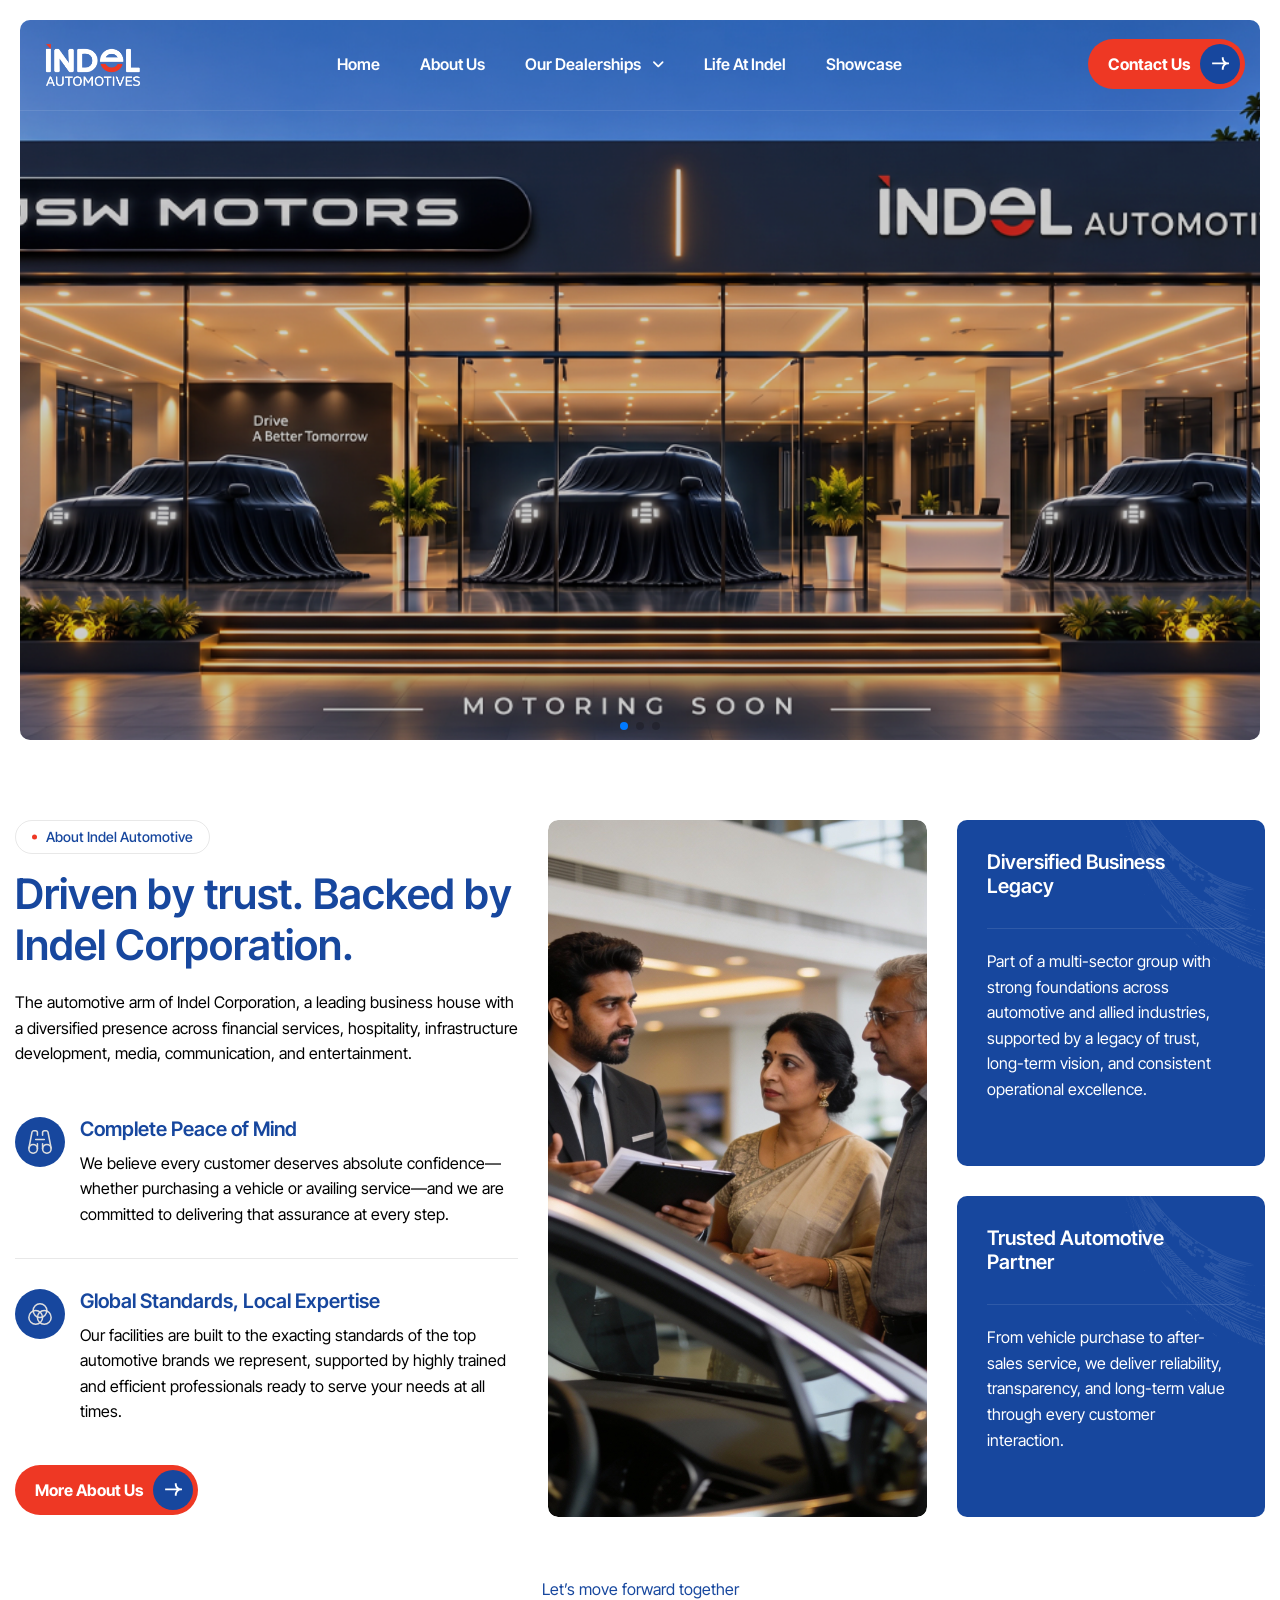
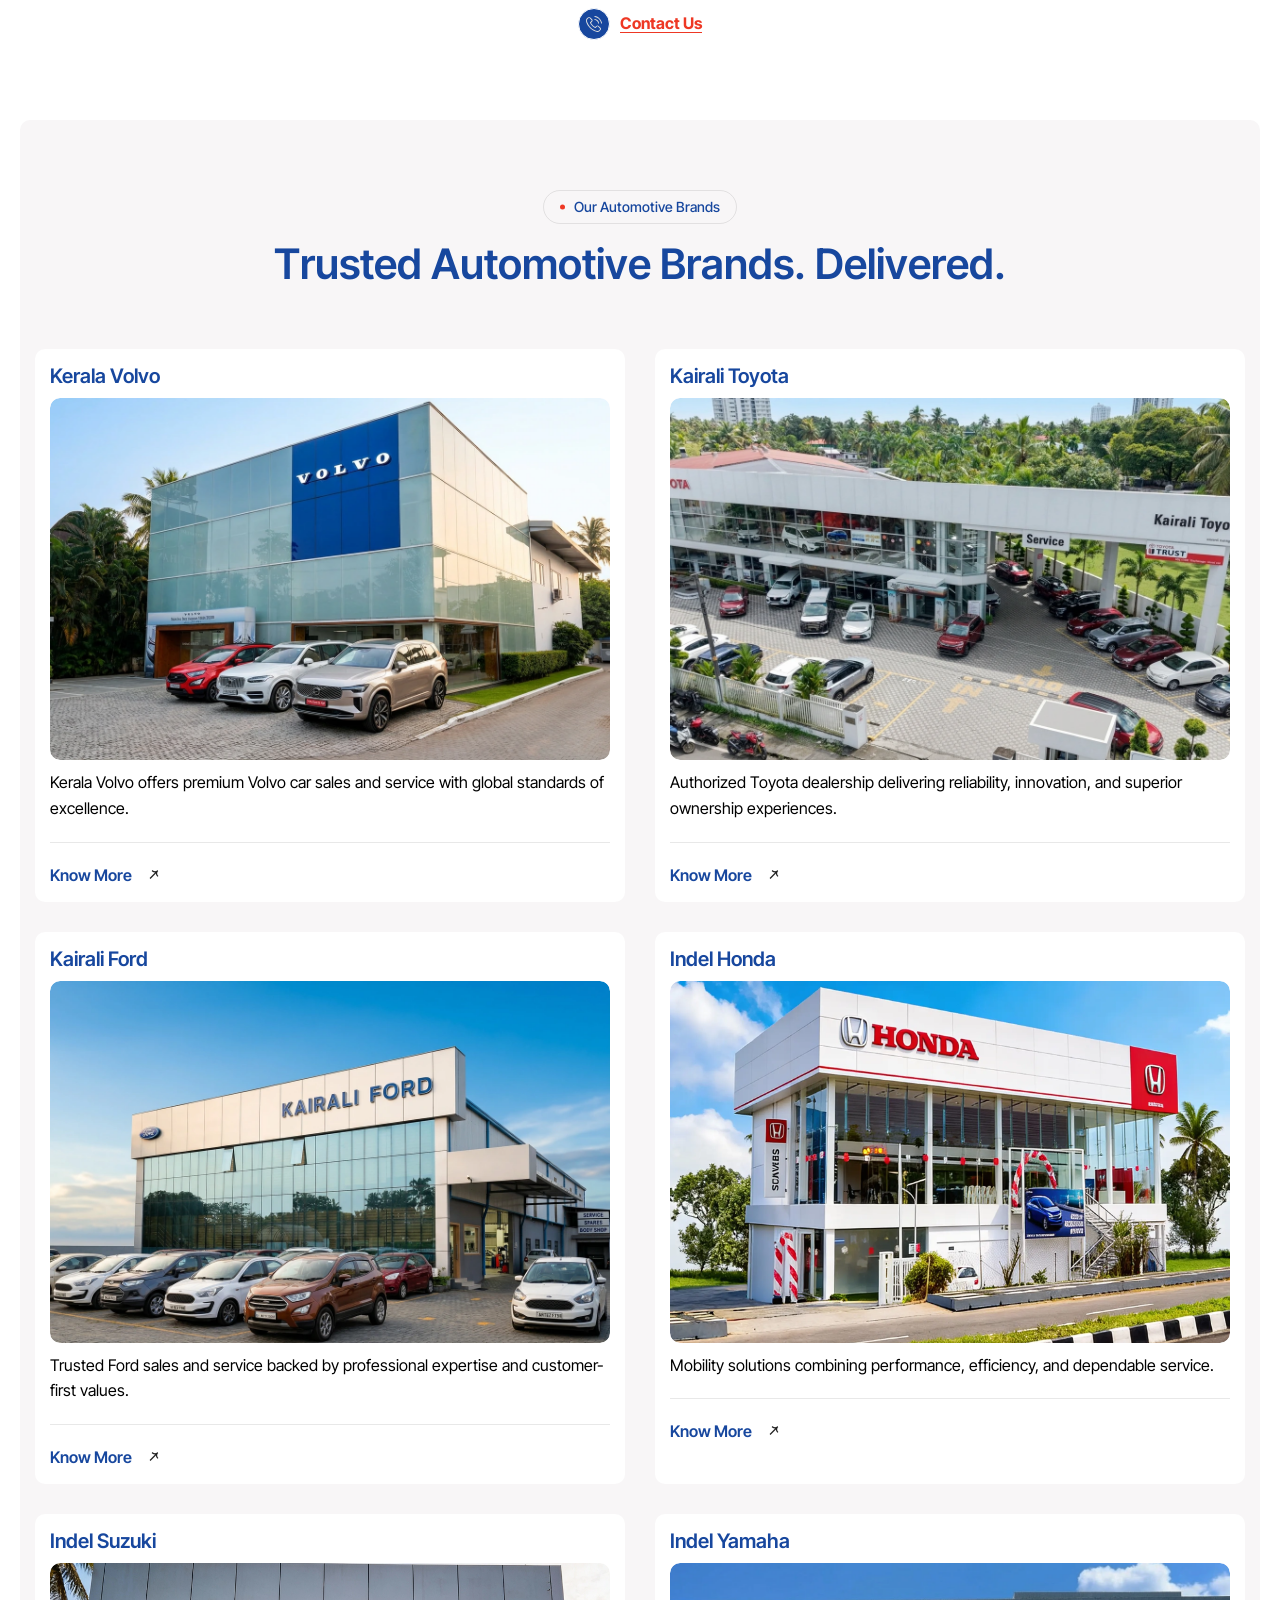
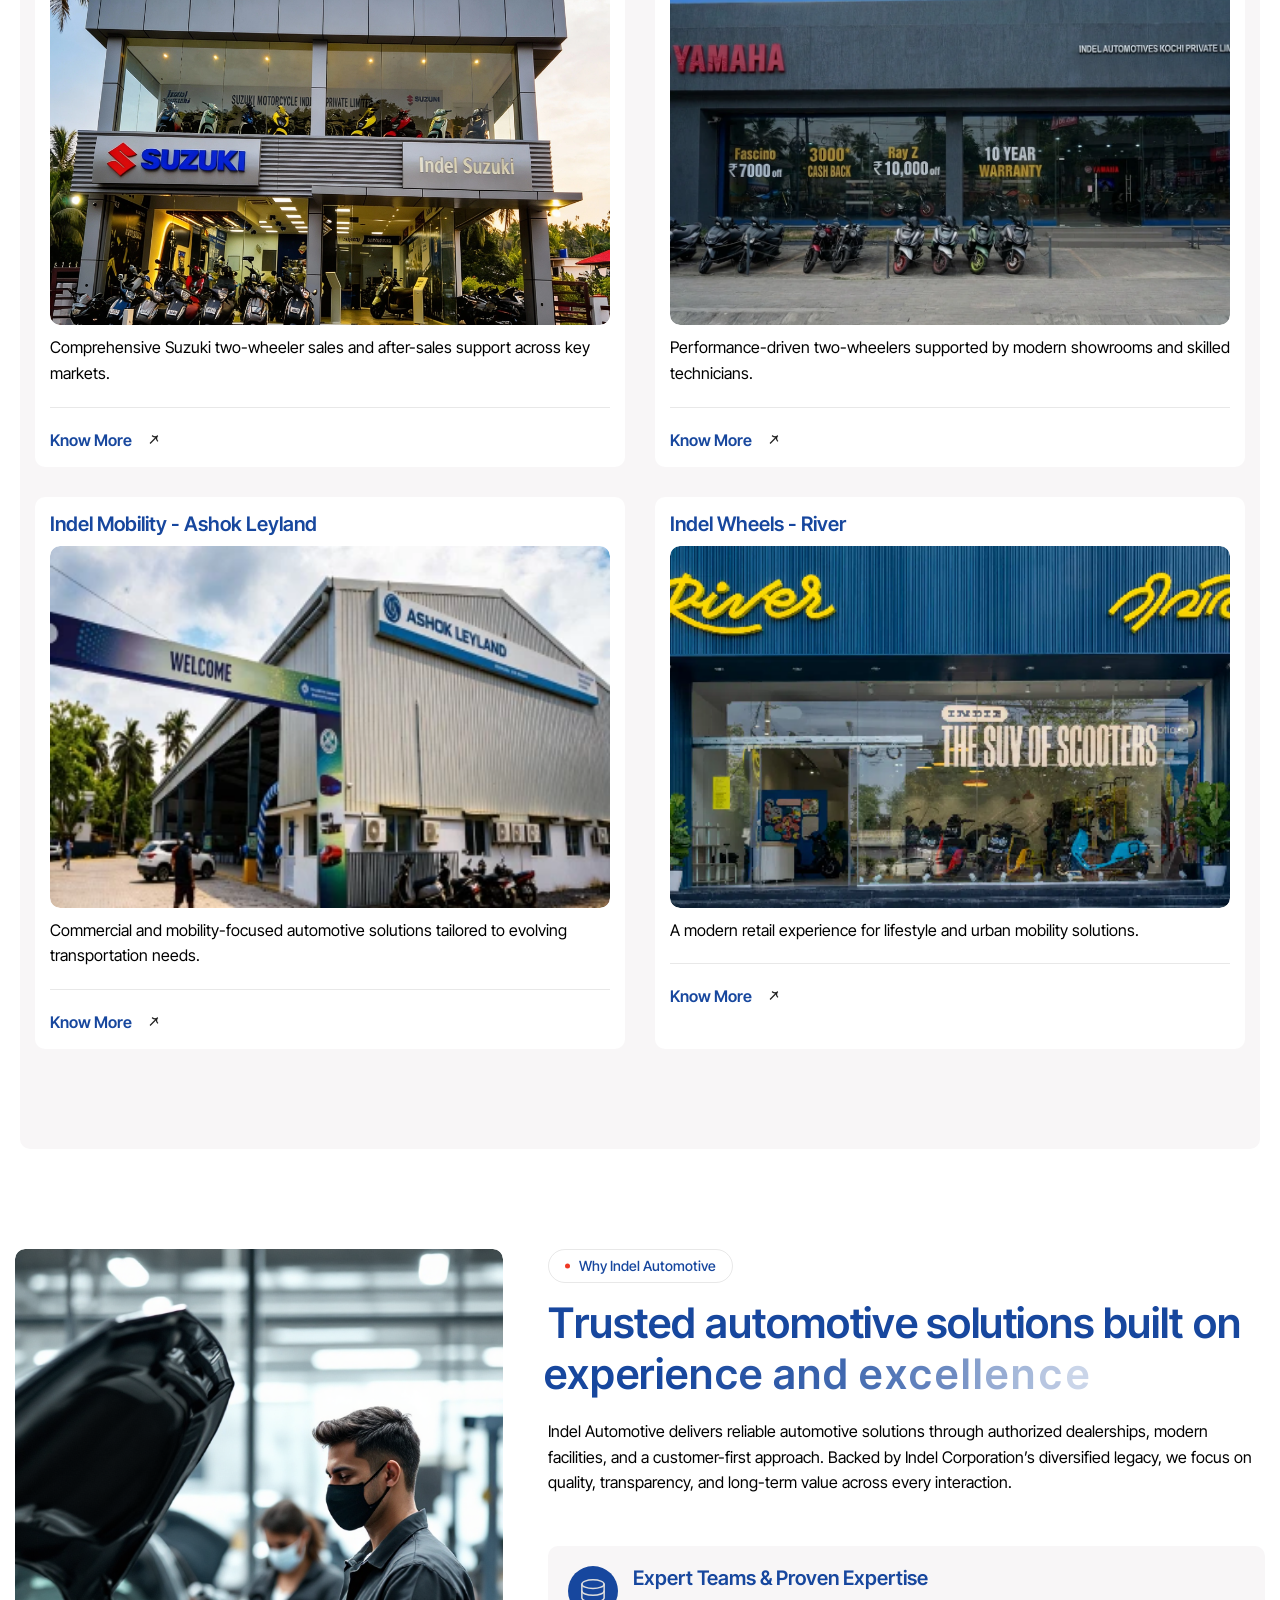
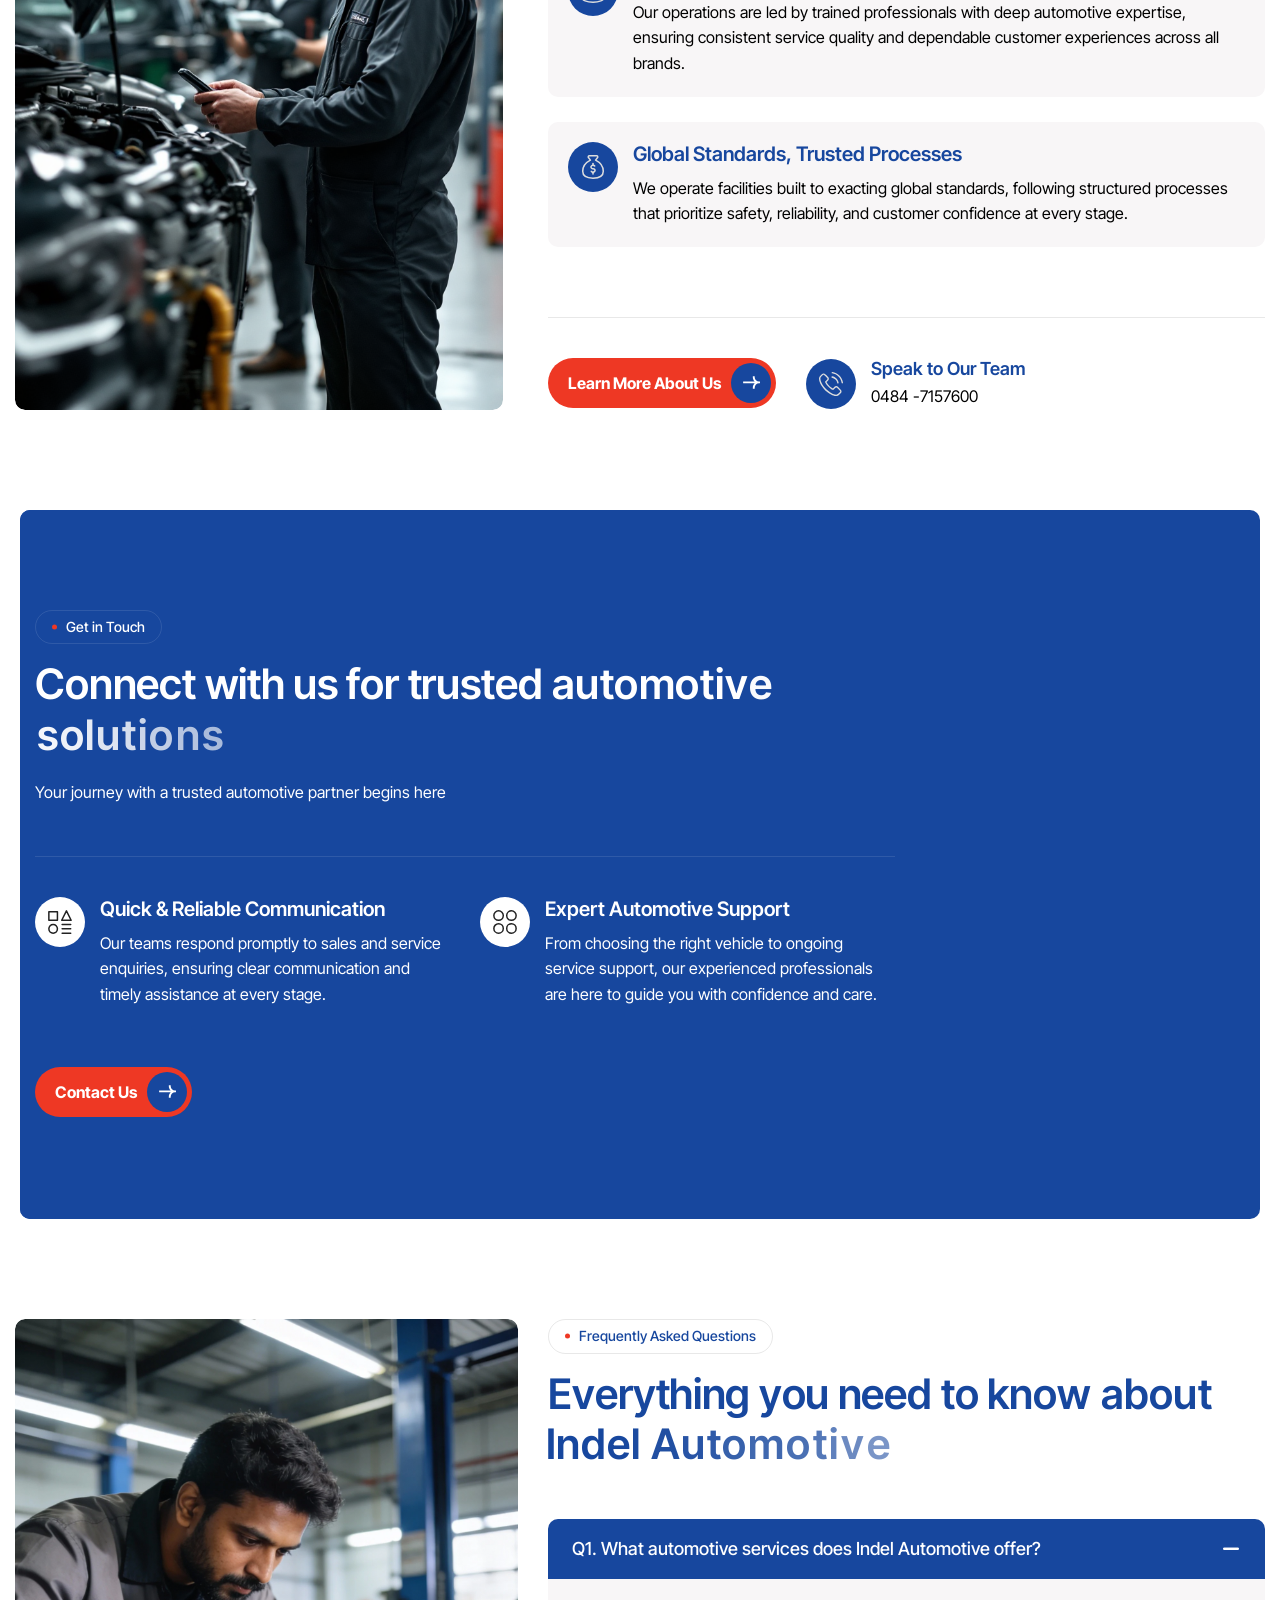
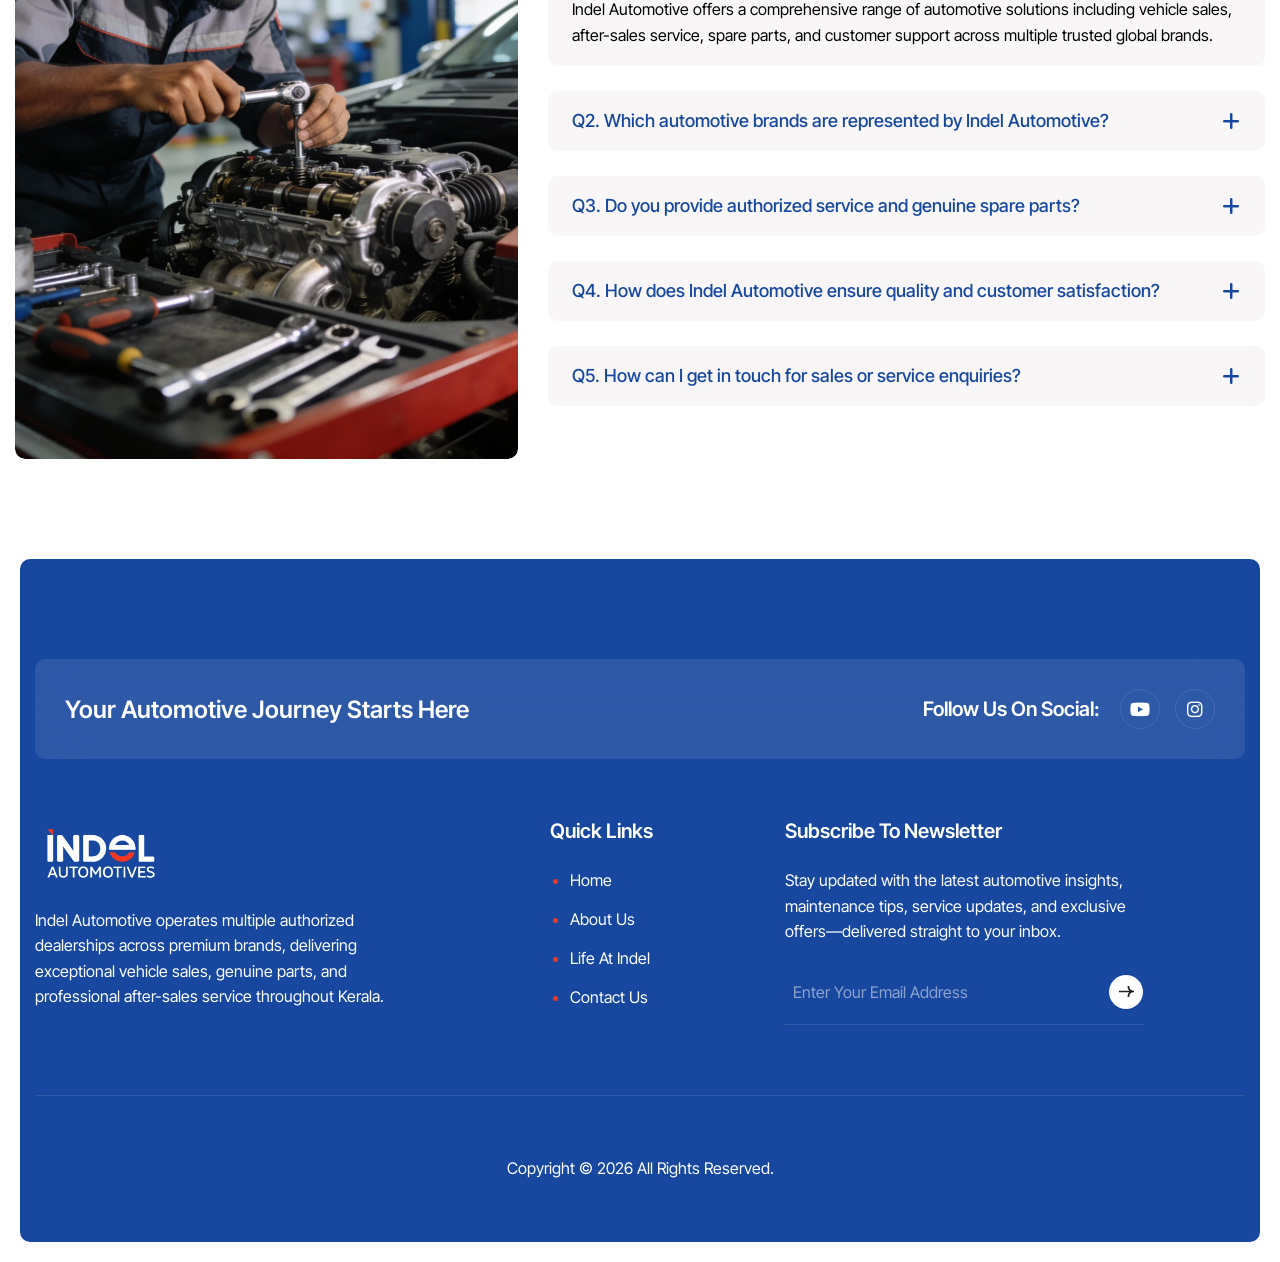
==== index.html @ 341d0223 "feat: reorder hero-3 slide to first position in banner slider" ====
<!doctype html>
<html lang="zxx">
  <head>
    <!-- Google tag (gtag.js) -->
    <script
      async
      src="https://www.googletagmanager.com/gtag/js?id=G-0L2GYP3Z20"
    ></script>
    <script>
      window.dataLayer = window.dataLayer || [];
      function gtag() {
        dataLayer.push(arguments);
      }
      gtag("js", new Date());

      gtag("config", "G-0L2GYP3Z20");
    </script>
    <!-- Meta -->
    <meta charset="utf-8" />
    <meta http-equiv="X-UA-Compatible" content="IE=edge" />
    <meta
      name="viewport"
      content="width=device-width, initial-scale=1.0, maximum-scale=1"
    />
    <meta
      name="description"
      content="Indel Automotives offers trusted vehicle sales, after-sales service, and genuine parts across major brands in Kerala. Experience excellence in automotive ownership."
    />
    <meta name="keywords" content="" />
    <meta name="author" content="Awaiken" />
    <!-- Page Title -->
    <title>Indel Automotives</title>
    <link rel="canonical" href="https://indelauto.com" />
    <!-- Favicon Icon -->
    <link
      rel="shortcut icon"
      type="image/x-icon"
      href="images/fav-Icon-2.png"
    />

    <!-- Google reCapthca-->
    <script src="https://www.google.com/recaptcha/api.js" async defer></script>
    <!-- Google reCapthca-->
    <script src="https://www.google.com/recaptcha/api.js" async defer></script>
    <!-- Google Fonts Css-->
    <link rel="preconnect" href="https://fonts.googleapis.com" />
    <link rel="preconnect" href="https://fonts.gstatic.com" crossorigin />
    <link
      href="https://fonts.googleapis.com/css2?family=Inter+Tight:ital,wght@0,100..900;1,100..900&display=swap"
      rel="stylesheet"
    />
    <!-- Bootstrap Css -->
    <link href="css/bootstrap.min.css" rel="stylesheet" media="screen" />
    <!-- SlickNav Css -->
    <link href="css/slicknav.min.css" rel="stylesheet" />
    <!-- Swiper Css -->
    <link rel="stylesheet" href="css/swiper-bundle.min.css" />
    <!-- Font Awesome Icon Css-->
    <link href="css/all.min.css" rel="stylesheet" media="screen" />
    <!-- Animated Css -->
    <link href="css/animate.css" rel="stylesheet" />
    <!-- Magnific Popup Core Css File -->
    <link rel="stylesheet" href="css/magnific-popup.css" />
    <!-- Mouse Cursor Css File -->
    <link rel="stylesheet" href="css/mousecursor.css" />
    <!-- Main Custom Css -->
    <link href="css/custom.css" rel="stylesheet" media="screen" />
  </head>
  <body>
    <!-- Preloader Start -->
    <div class="preloader">
      <div class="loading-container">
        <div class="loading"></div>
        <div id="loading-icon">
          <img src="images/automotive_logo.png" alt="" />
        </div>
      </div>
    </div>
    <!-- Preloader End -->

    <!-- Header Start -->
    <header class="main-header">
      <div class="header-sticky bg-section">
        <nav class="navbar navbar-expand-lg">
          <div class="container">
            <!-- Logo Start -->
            <a class="navbar-brand" href="./">
              <img src="images/automotive_logo.png" alt="Logo" />
            </a>
            <!-- Logo End -->

            <!-- Main Menu Start -->
            <div class="collapse navbar-collapse main-menu">
              <div class="nav-menu-wrapper">
                <ul class="navbar-nav mr-auto" id="menu">
                  <li class="nav-item">
                    <a class="nav-link" href="index.html">Home</a>
                  </li>
                  <li class="nav-item">
                    <a class="nav-link" href="/about-us">About Us</a>
                    <!-- <li class="nav-item"><a class="nav-link" href="/contact-us">Contact Us</a></li> -->
                  </li>

                  <li class="nav-item submenu">
                    <a class="nav-link" href="#">Our Dealerships </a>
                    <ul>
                      <li class="nav-item">
                        <a class="nav-link" href="/kerala-volvo"
                          >Kerala Volvo</a
                        >
                      </li>
                      <li class="nav-item">
                        <a class="nav-link" href="/kairali-toyota"
                          >Kairali Toyota</a
                        >
                      </li>
                      <li class="nav-item">
                        <a class="nav-link" href="/kairali-ford"
                          >Kairali Ford</a
                        >
                      </li>
                      <li class="nav-item">
                        <a class="nav-link" href="/indel-honda">Indel Honda</a>
                      </li>
                      <li class="nav-item">
                        <a class="nav-link" href="indel-suzuki">Indel Suzuki</a>
                      </li>
                      <li class="nav-item">
                        <a class="nav-link" href="/indel-yamaha"
                          >Indel Yamaha</a
                        >
                      </li>
                      <li class="nav-item">
                        <a class="nav-link" href="/indel-mobility"
                          >Indel Mobility - Ashok Leyland</a
                        >
                      </li>
                      <li class="nav-item">
                        <a class="nav-link" href="/indel-wheels"
                          >Indel Wheels - River</a
                        >
                      </li>
                      
                    </ul>
                  </li>
                  <li class="nav-item">
                    <a class="nav-link" href="/life-at-indel">Life At Indel</a>
                  </li>
                  <li class="nav-item">
                    <a class="nav-link" href="/showcase">Showcase</a>
                  </li>
                  <!-- <li class="nav-item"><a class="nav-link" href="service-booking.html">Service Booking</a></li> -->
                  <!-- <li class="nav-item submenu"><a class="nav-link" href="#">Pages</a>
                                    <ul>
                                        <li class="nav-item"><a class="nav-link" href="course-single.html">Courses Details</a></li>
                                        <li class="nav-item"><a class="nav-link" href="blog-single.html">Blog Details</a></li>
                                        <li class="nav-item"><a class="nav-link" href="team.html">Our Team</a></li>
                                        <li class="nav-item"><a class="nav-link" href="team-single.html">Team Details</a></li>
                                        <li class="nav-item"><a class="nav-link" href="pricing.html">Pricing Plan</a></li>
                                        <li class="nav-item"><a class="nav-link" href="testimonials.html">Testimonials</a></li>
                                        <li class="nav-item"><a class="nav-link" href="image-gallery.html">Image Gallery</a></li>
                                        <li class="nav-item"><a class="nav-link" href="video-gallery.html">Video Gallery</a></li>
                                        <li class="nav-item"><a class="nav-link" href="faqs.html">FAQs</a></li>
                                        <li class="nav-item"><a class="nav-link" href="404.html">404</a></li>
                                    </ul>
                                </li> -->
                </ul>
              </div>

              <!-- Header Btn Start -->
              <div class="header-btn">
                <a href="/contact-us" class="btn-default btn-highlighted"
                  >Contact Us</a
                >
              </div>
              <!-- Header Btn End -->
            </div>
            <!-- Main Menu End -->
            <div class="navbar-toggle"></div>
          </div>
        </nav>
        <div class="responsive-menu"></div>
      </div>
    </header>
    <!-- Header End -->

    <!-- Hero Section Start -->
    <div class="home-banner-slider wow fadeInUp" data-wow-delay="0.2s">
      <div class="swiper">
        <div class="swiper-wrapper">
             <div class="swiper-slide">
            <div class="hero hero-3 bg-section dark-section parallaxie">
              <div class="container">
                <div class="row">
                  <div class="">
                    <!-- Hero Content Start -->
                    <div class="hero-content">
                      <!-- Hero Sub Heading Start -->
                      <!-- <div class="hero-sub-heading wow fadeInUp"> -->
                      <!-- Satisfy Client Images Start -->
                      <!-- <div class="satisfy-client-images">
                                <div class="satisfy-client-image">
                                    <figure class="image-anime">
                                        <img src="images/author-1.jpg" alt="">
                                    </figure>
                                </div>
                                <div class="satisfy-client-image">
                                    <figure class="image-anime">
                                        <img src="images/author-2.jpg" alt="">
                                    </figure>
                                </div>
                                <div class="satisfy-client-image">
                                    <figure class="image-anime">
                                        <img src="images/author-3.jpg" alt="">
                                    </figure>
                                </div>
                                 <div class="satisfy-client-image">
                                    <figure class="image-anime">
                                        <img src="images/author-4.jpg" alt="">
                                    </figure>
                                </div>
                            </div> -->
                      <!-- Satisfy Client Images End -->

                      <!-- Satisfy Client Content Start -->
                      <!-- <div class="satisfy-client-content">
                                <p>Master the Road with Confidence</p>
                            </div> -->
                      <!-- Satisfy Client Content End -->
                      <!-- </div> -->
                      <!-- Hero Sub Heading End -->

                      <!-- Section Title Start -->
                      
                      <!-- Section Title End -->

                      <!-- Hero Content Body Start -->
                      <div
                        class="hero-content-body wow fadeInUp"
                        data-wow-delay="0.4s"
                      >
                        <!-- Hero Button Start -->
                        <!-- <div class="hero-btn">
                                <a href="/contact-us" class="btn-default btn-highlighted">Book A Free Trail</a>
                            </div> -->
                        <!-- Hero Button End -->

                        <!-- Video Play Button Start -->
                        <!-- <div class="video-play-button">
                                <a href="https://www.youtube.com/watch?v=Y-x0efG1seA" class="popup-video" data-cursor-text="Play">
                                    <i class="fa-solid fa-play"></i>
                                </a>
                                <h3>Watch Our Video</h3>
                            </div> -->
                        <!-- Video Play Button End -->
                      </div>
                      <!-- Hero Content Body End -->

                      <!-- Hero Content Footer Start -->

                      <!-- Hero Content Footer End -->
                    </div>
                    <!-- Hero Content End -->
                  </div>

                  <div class="col-xl-5">
                    <!-- Hero Image Box Start -->

                    <!-- Hero Image Box End -->
                  </div>
                </div>
              </div>
            </div>
          </div>
          <div class="swiper-slide">
            <div class="hero hero-1 bg-section dark-section parallaxie">
              <div class="container">
                <div class="row">
                  <div class="">
                    <!-- Hero Content Start -->
                    <div class="hero-content">
                      <!-- Hero Sub Heading Start -->
                      <!-- <div class="hero-sub-heading wow fadeInUp"> -->
                      <!-- Satisfy Client Images Start -->
                      <!-- <div class="satisfy-client-images">
                                <div class="satisfy-client-image">
                                    <figure class="image-anime">
                                        <img src="images/author-1.jpg" alt="">
                                    </figure>
                                </div>
                                <div class="satisfy-client-image">
                                    <figure class="image-anime">
                                        <img src="images/author-2.jpg" alt="">
                                    </figure>
                                </div>
                                <div class="satisfy-client-image">
                                    <figure class="image-anime">
                                        <img src="images/author-3.jpg" alt="">
                                    </figure>
                                </div>
                                 <div class="satisfy-client-image">
                                    <figure class="image-anime">
                                        <img src="images/author-4.jpg" alt="">
                                    </figure>
                                </div>
                            </div> -->
                      <!-- Satisfy Client Images End -->

                      <!-- Satisfy Client Content Start -->
                      <!-- <div class="satisfy-client-content">
                                <p>Master the Road with Confidence</p>
                            </div> -->
                      <!-- Satisfy Client Content End -->
                      <!-- </div> -->
                      <!-- Hero Sub Heading End -->

                      <!-- Section Title Start -->
                      <div class="section-title">
                        <h1 class="text-anime-style-3">
                          It's not just the vehicle,<br />
                          it's all about the Ownership Experience!
                        </h1>
                        <p class="wow fadeInUp" data-wow-delay="0.2s">
                          Multiple dealerships. One standard of excellence.
                        </p>
                      </div>
                      <!-- Section Title End -->

                      <!-- Hero Content Body Start -->
                      <div
                        class="hero-content-body wow fadeInUp"
                        data-wow-delay="0.4s"
                      >
                        <!-- Hero Button Start -->
                        <!-- <div class="hero-btn">
                                <a href="/contact-us" class="btn-default btn-highlighted">Book A Free Trail</a>
                            </div> -->
                        <!-- Hero Button End -->

                        <!-- Video Play Button Start -->
                        <!-- <div class="video-play-button">
                                <a href="https://www.youtube.com/watch?v=Y-x0efG1seA" class="popup-video" data-cursor-text="Play">
                                    <i class="fa-solid fa-play"></i>
                                </a>
                                <h3>Watch Our Video</h3>
                            </div> -->
                        <!-- Video Play Button End -->
                      </div>
                      <!-- Hero Content Body End -->

                      <!-- Hero Content Footer Start -->

                      <!-- Hero Content Footer End -->
                    </div>
                    <!-- Hero Content End -->
                  </div>

                  <div class="col-xl-5">
                    <!-- Hero Image Box Start -->

                    <!-- Hero Image Box End -->
                  </div>
                </div>
              </div>
            </div>
          </div>
          <div class="swiper-slide">
            <div class="hero hero-2 bg-section dark-section parallaxie">
              <div class="container">
                <div class="row">
                  <div class="">
                    <!-- Hero Content Start -->
                    <div class="hero-content">
                      <!-- Hero Sub Heading Start -->
                      <!-- <div class="hero-sub-heading wow fadeInUp"> -->
                      <!-- Satisfy Client Images Start -->
                      <!-- <div class="satisfy-client-images">
                                <div class="satisfy-client-image">
                                    <figure class="image-anime">
                                        <img src="images/author-1.jpg" alt="">
                                    </figure>
                                </div>
                                <div class="satisfy-client-image">
                                    <figure class="image-anime">
                                        <img src="images/author-2.jpg" alt="">
                                    </figure>
                                </div>
                                <div class="satisfy-client-image">
                                    <figure class="image-anime">
                                        <img src="images/author-3.jpg" alt="">
                                    </figure>
                                </div>
                                 <div class="satisfy-client-image">
                                    <figure class="image-anime">
                                        <img src="images/author-4.jpg" alt="">
                                    </figure>
                                </div>
                            </div> -->
                      <!-- Satisfy Client Images End -->

                      <!-- Satisfy Client Content Start -->
                      <!-- <div class="satisfy-client-content">
                                <p>Master the Road with Confidence</p>
                            </div> -->
                      <!-- Satisfy Client Content End -->
                      <!-- </div> -->
                      <!-- Hero Sub Heading End -->

                      <!-- Section Title Start -->
                      <div class="section-title">
                        <h1 class="text-anime-style-3">
                          Beyond the vehicle,<br />
                          exceptional ownership awaits.
                        </h1>
                        <p class="wow fadeInUp" data-wow-delay="0.2s">
                          Multiple dealerships. One standard of care.
                        </p>
                      </div>
                      <!-- Section Title End -->

                      <!-- Hero Content Body Start -->
                      <div
                        class="hero-content-body wow fadeInUp"
                        data-wow-delay="0.4s"
                      >
                        <!-- Hero Button Start -->
                        <!-- <div class="hero-btn">
                                <a href="/contact-us" class="btn-default btn-highlighted">Book A Free Trail</a>
                            </div> -->
                        <!-- Hero Button End -->

                        <!-- Video Play Button Start -->
                        <!-- <div class="video-play-button">
                                <a href="https://www.youtube.com/watch?v=Y-x0efG1seA" class="popup-video" data-cursor-text="Play">
                                    <i class="fa-solid fa-play"></i>
                                </a>
                                <h3>Watch Our Video</h3>
                            </div> -->
                        <!-- Video Play Button End -->
                      </div>
                      <!-- Hero Content Body End -->

                      <!-- Hero Content Footer Start -->

                      <!-- Hero Content Footer End -->
                    </div>
                    <!-- Hero Content End -->
                  </div>

                  <div class="col-xl-5">
                    <!-- Hero Image Box Start -->

                    <!-- Hero Image Box End -->
                  </div>
                </div>
              </div>
            </div>
          </div>
       
        </div>
        <div class="swiper-pagination"></div>
      </div>
    </div>
    <!-- Hero Section End -->

    <!-- About Us Section Start -->
    <div class="about-us">
      <div class="container">
        <div class="row">
          <div class="col-xl-5">
            <!-- About Us Content Start -->
            <div class="about-us-content">
              <!-- Section Title Start -->
              <div class="section-title">
                <h3 class="wow fadeInUp">About Indel Automotive</h3>
                <h2 class="text-anime-style-3">
                  Driven by trust. Backed by Indel Corporation.
                </h2>
                <p class="wow fadeInUp" data-wow-delay="0.2s">
                  The automotive arm of Indel Corporation, a leading business
                  house with a diversified presence across financial services,
                  hospitality, infrastructure development, media, communication,
                  and entertainment.
                </p>
              </div>
              <!-- Section Title End -->

              <!-- About Us Item List Start -->
              <div
                class="about-us-item-list wow fadeInUp"
                data-wow-delay="0.4s"
              >
                <!-- About Us Item Start -->
                <div class="about-us-item">
                  <div class="icon-box">
                    <img src="images/icon-about-us-1.svg" alt="" />
                  </div>
                  <div class="about-us-item-content">
                    <h3>Complete Peace of Mind</h3>
                    <p>
                      We believe every customer deserves absolute
                      confidence—whether purchasing a vehicle or availing
                      service—and we are committed to delivering that assurance
                      at every step.
                    </p>
                  </div>
                </div>
                <!-- About Us Item End -->

                <!-- About Us Item Start -->
                <div class="about-us-item">
                  <div class="icon-box">
                    <img src="images/icon-about-us-2.svg" alt="" />
                  </div>
                  <div class="about-us-item-content">
                    <h3>Global Standards, Local Expertise</h3>
                    <p>
                      Our facilities are built to the exacting standards of the
                      top automotive brands we represent, supported by highly
                      trained and efficient professionals ready to serve your
                      needs at all times.
                    </p>
                  </div>
                </div>
                <!-- About Us Item End -->
              </div>
              <!-- About Us Item List End -->

              <!-- About Us Btn Start -->
              <div class="about-us-btn wow fadeInUp" data-wow-delay="0.6s">
                <a href="/about-us" class="btn-default">More About Us</a>
              </div>
              <!-- About Us Btn End -->
            </div>
            <!-- About Us Content End -->
          </div>

          <div class="col-xl-7">
            <!-- About us Image Box Start -->
            <div class="about-us-image-box">
              <!-- About Us Image Start -->
              <div class="about-us-image">
                <figure class="image-anime reveal">
                  <img src="images/banner2new.webp" alt="" />
                </figure>
              </div>
              <!-- About Us Image End -->

              <!-- About Info Item Box Start -->
              <div class="about-info-item-list">
                <!-- About Info Item Box Start -->
                <div class="about-info-item box-2 wow fadeInUp">
                  <!-- About Info Item Box Content Start -->
                  <div class="about-us-item-counter">
                    <h2>Diversified Business Legacy</h2>
                  </div>
                  <div class="about-info-item-content">
                    <p>
                      Part of a multi-sector group with strong foundations
                      across automotive and allied industries, supported by a
                      legacy of trust, long-term vision, and consistent
                      operational excellence.
                    </p>
                  </div>
                  <!-- About Info Item Box Content End -->
                </div>
                <!-- About Info Item Box End -->

                <!-- About Info Item Box Start -->
                <div
                  class="about-info-item box-2 wow fadeInUp"
                  data-wow-delay="0.2s"
                >
                  <!-- About Us Item Counter Start -->
                  <div class="about-us-item-counter">
                    <h2>Trusted Automotive Partner</h2>
                  </div>
                  <!-- About Us Item Counter End -->

                  <!-- About Us Item Content Start -->
                  <div class="about-info-item-content">
                    <p>
                      From vehicle purchase to after-sales service, we deliver
                      reliability, transparency, and long-term value through
                      every customer interaction.
                    </p>
                  </div>
                  <!-- About Us Item Content End -->
                </div>
                <!-- About Info Item Box End -->
              </div>
              <!-- About Info Item Box End -->
            </div>
            <!-- About us Image Box End -->
          </div>

          <div class="col-lg-12">
            <!-- Why Choose Us Footer Start -->
            <div
              class="about-us-footer-text wow fadeInUp"
              data-wow-delay="0.4s"
            >
              <!-- Why Choose Us Footer List Start -->
              <!-- <div class="about-us-footer-list">
                            <ul>
                                <li>Driving School</li>
                                <li>Beginner Driving Course</li>
                                <li>Certified Driving Instructor</li>
                                <li>Affordable Driving Class</li>
                            </ul>
                        </div> -->
              <!-- Why Choose Us Footer List End -->

              <!-- Section Footer Text Start -->
              <div
                class="section-footer-text section-satisfy-img custom-call-ne-ss"
              >
                <div class="custom-call-1">
                  <p>Let’s move forward together</p>
                </div>
                <div class="custom-call-2">
                  <div class="satisfy-client-images">
                    <div class="satisfy-client-image add-more">
                      <img src="images/icon-phone-primary.svg" alt="" />
                    </div>
                  </div>
                  <p>
                    <a href="/contact-us">Contact Us</a>
                  </p>
                </div>
              </div>
            </div>
            <!-- Why Choose Us Footer End -->
          </div>
        </div>
      </div>
    </div>
    <!-- About Us Section End -->

    <!-- Our Courses Section Start -->
    <div class="our-courses bg-section">
      <div class="container">
        <div class="row section-row">
          <div class="col-lg-12">
            <!-- Section Title Start -->
            <div class="section-title section-title-center">
              <h3 class="wow fadeInUp">Our Automotive Brands</h3>
              <h2 class="text-anime-style-3">
                Trusted Automotive Brands. Delivered.
              </h2>
            </div>
            <!-- Section Title End -->
          </div>
        </div>

        <div class="row">
          <div class="col-12 col-md-6 col-lg-6">
            <!-- Course Item Start -->
            <div class="course-item wow fadeInUp">
              <!-- Course Item Header Start -->
              <div class="course-item-header">
                <div class="course-item-content">
                  <h2><a href="/kerala-volvo">Kerala Volvo</a></h2>
                  <!-- Course Item Image Start -->
                  <div class="course-item-image-box">
                    <div class="course-item-image">
                      <a href="/kerala-volvo" data-cursor-text="Know More">
                        <figure class="image-anime">
                          <img src="images/showrooms/volvo-new.webp" alt="" />
                        </figure>
                      </a>
                    </div>
                  </div>
                  <!-- Course Item Image End -->
                  <p>
                    Kerala Volvo offers premium Volvo car sales and service with
                    global standards of excellence.
                  </p>
                </div>
                <div class="course-item-btn">
                  <a href="/kerala-volvo" class="readmore-btn">Know more</a>
                </div>
              </div>
              <!-- Course Item Header End -->
            </div>
            <!-- Course Item End -->
          </div>
          <div class="col-12 col-md-6 col-lg-6">
            <!-- Course Item Start -->
            <div class="course-item wow fadeInUp">
              <!-- Course Item Header Start -->
              <div class="course-item-header">
                <div class="course-item-content">
                  <h2><a href="/kairali-toyota">Kairali Toyota</a></h2>
                  <!-- Course Item Image Start -->
                  <div class="course-item-image-box">
                    <div class="course-item-image">
                      <a href="/kairali-toyota" data-cursor-text="Know More">
                        <figure class="image-anime">
                          <img src="images/showrooms/toyota-new.webp" alt="" />
                        </figure>
                      </a>
                    </div>
                  </div>
                  <!-- Course Item Image End -->
                  <p>
                    Authorized Toyota dealership delivering reliability,
                    innovation, and superior ownership experiences.
                  </p>
                </div>
                <div class="course-item-btn">
                  <a href="/kairali-toyota" class="readmore-btn">Know more</a>
                </div>
              </div>
              <!-- Course Item Header End -->
            </div>
            <!-- Course Item End -->
          </div>
          <div class="col-12 col-md-6 col-lg-6">
            <!-- Course Item Start -->
            <div class="course-item wow fadeInUp">
              <!-- Course Item Header Start -->
              <div class="course-item-header">
                <div class="course-item-content">
                  <h2><a href="/kairali-ford">Kairali Ford</a></h2>
                  <!-- Course Item Image Start -->
                  <div class="course-item-image-box">
                    <div class="course-item-image">
                      <a href="/kairali-ford" data-cursor-text="Know More">
                        <figure class="image-anime">
                          <img src="images/showrooms/ford-new.webp" alt="" />
                        </figure>
                      </a>
                    </div>
                  </div>
                  <!-- Course Item Image End -->
                  <p>
                    Trusted Ford sales and service backed by professional
                    expertise and customer-first values.
                  </p>
                </div>
                <div class="course-item-btn">
                  <a href="/kairali-ford" class="readmore-btn">Know more</a>
                </div>
              </div>
              <!-- Course Item Header End -->
            </div>
            <!-- Course Item End -->
          </div>
          <div class="col-12 col-md-6 col-lg-6">
            <!-- Course Item Start -->
            <div class="course-item wow fadeInUp">
              <!-- Course Item Header Start -->
              <div class="course-item-header">
                <div class="course-item-content">
                  <h2><a href="/indel-honda">Indel Honda</a></h2>
                  <!-- Course Item Image Start -->
                  <div class="course-item-image-box">
                    <div class="course-item-image">
                      <a href="/indel-honda" data-cursor-text="Know More">
                        <figure class="image-anime">
                          <img src="images/indel-honda.webp" alt="" />
                        </figure>
                      </a>
                    </div>
                  </div>
                  <!-- Course Item Image End -->
                  <p>
                    Mobility solutions combining performance, efficiency, and
                    dependable service.
                  </p>
                </div>
                <div class="course-item-btn">
                  <a href="/indel-honda" class="readmore-btn">Know more</a>
                </div>
              </div>
              <!-- Course Item Header End -->
            </div>
            <!-- Course Item End -->
          </div>
          <div class="col-12 col-md-6 col-lg-6">
            <!-- Course Item Start -->
            <div class="course-item wow fadeInUp">
              <!-- Course Item Header Start -->
              <div class="course-item-header">
                <div class="course-item-content">
                  <h2><a href="/indel-suzuki">Indel Suzuki</a></h2>
                  <!-- Course Item Image Start -->
                  <div class="course-item-image-box">
                    <div class="course-item-image">
                      <a href="/indel-suzuki" data-cursor-text="Know More">
                        <figure class="image-anime">
                          <img src="images/indel-suzuki.webp" alt="" />
                        </figure>
                      </a>
                    </div>
                  </div>
                  <!-- Course Item Image End -->
                  <p>
                    Comprehensive Suzuki two-wheeler sales and after-sales
                    support across key markets.
                  </p>
                </div>
                <div class="course-item-btn">
                  <a href="/indel-suzuki" class="readmore-btn">Know more</a>
                </div>
              </div>
              <!-- Course Item Header End -->
            </div>
            <!-- Course Item End -->
          </div>
          <div class="col-12 col-md-6 col-lg-6">
            <!-- Course Item Start -->
            <div class="course-item wow fadeInUp">
              <!-- Course Item Header Start -->
              <div class="course-item-header">
                <div class="course-item-content">
                  <h2><a href="/indel-yamaha">Indel Yamaha</a></h2>
                  <!-- Course Item Image Start -->
                  <div class="course-item-image-box">
                    <div class="course-item-image">
                      <a href="/indel-yamaha" data-cursor-text="Know More">
                        <figure class="image-anime">
                          <img src="images/showrooms/yamaha-new.webp" alt="" />
                        </figure>
                      </a>
                    </div>
                  </div>
                  <!-- Course Item Image End -->
                  <p>
                    Performance-driven two-wheelers supported by modern
                    showrooms and skilled technicians.
                  </p>
                </div>
                <div class="course-item-btn">
                  <a href="/indel-yamaha" class="readmore-btn">Know more</a>
                </div>
              </div>
              <!-- Course Item Header End -->
            </div>
            <!-- Course Item End -->
          </div>
          <div class="col-12 col-md-6 col-lg-6">
            <!-- Course Item Start -->
            <div class="course-item wow fadeInUp">
              <!-- Course Item Header Start -->
              <div class="course-item-header">
                <div class="course-item-content">
                  <h2>
                    <a href="/indel-mobility">Indel Mobility - Ashok Leyland</a>
                  </h2>
                  <!-- Course Item Image Start -->
                  <div class="course-item-image-box">
                    <div class="course-item-image">
                      <a href="/indel-mobility" data-cursor-text="Know More">
                        <figure class="image-anime">
                          <img src="images/indelmobility.webp" alt="" />
                        </figure>
                      </a>
                    </div>
                  </div>
                  <!-- Course Item Image End -->
                  <p>
                    Commercial and mobility-focused automotive solutions
                    tailored to evolving transportation needs.
                  </p>
                </div>
                <div class="course-item-btn">
                  <a href="/indel-mobility" class="readmore-btn">Know more</a>
                </div>
              </div>
              <!-- Course Item Header End -->
            </div>
            <!-- Course Item End -->
          </div>
          <div class="col-12 col-md-6 col-lg-6">
            <!-- Course Item Start -->
            <div class="course-item wow fadeInUp">
              <!-- Course Item Header Start -->
              <div class="course-item-header">
                <div class="course-item-content">
                  <h2><a href="/indel-wheels">Indel Wheels - River</a></h2>
                  <!-- Course Item Image Start -->
                  <div class="course-item-image-box">
                    <div class="course-item-image">
                      <a href="/indel-wheels" data-cursor-text="Know More">
                        <figure class="image-anime">
                          <img src="images/river-img.webp" alt="" />
                        </figure>
                      </a>
                    </div>
                  </div>
                  <!-- Course Item Image End -->
                  <p>
                    A modern retail experience for lifestyle and urban mobility
                    solutions.
                  </p>
                </div>
                <div class="course-item-btn">
                  <a href="/indel-wheels" class="readmore-btn">Know more</a>
                </div>
              </div>
              <!-- Course Item Header End -->
            </div>
            <!-- Course Item End -->
          </div>
          <!--  -->
        </div>
      </div>
    </div>
    <!-- Our Coursess Section End -->

    <!-- why choose Us Section Start -->
    <div class="why-choose-us">
      <div class="container">
        <div class="row">
          <div class="col-xl-5">
            <!-- Why Choose Us Image Box Start -->
            <div class="why-choose-us-image-box wow fadeInUp">
              <!-- Why Choose Us Image Start -->
              <div class="why-choose-us-image">
                <figure class="image-anime">
                  <img src="images/d34.webp" alt="" />
                </figure>
              </div>
              <!-- Why Choose Us Image End -->

              <!-- Why Choose Rtaing Box Start -->
              <!-- <div class="why-choose-rating-box">
                            <div class="icon-box">
                                <img src="images/icon-why-choose-rating.svg" alt="">
                            </div>
                            <div class="why-choose-rating-info">
                                <div class="why-choose-rating-header">
                                    <h2><span class="counter">4.9</span>/5</h2>
                                    <p>
                                        <i class="fa fa-solid fa-star"></i>
                                        <i class="fa fa-solid fa-star"></i>
                                        <i class="fa fa-solid fa-star"></i>
                                        <i class="fa fa-solid fa-star"></i>
                                        <i class="fa fa-solid fa-star"></i>
                                    </p>
                                </div>
                                <div class="why-choose-rating-content">
                                    <p>Based on 250 review</p>
                                </div>
                            </div>
                        </div> -->
              <!-- Why Choose Rtaing Box End -->
            </div>
            <!-- Why Choose Us Image Box End -->
          </div>

          <div class="col-xl-7">
            <!-- Why choose Us Content Start -->
            <div class="why-choose-us-content">
              <!-- Section Title Start -->
              <div class="section-title">
                <h3 class="wow fadeInUp">Why Indel Automotive</h3>
                <h2 class="text-anime-style-3">
                  Trusted automotive solutions built on experience and
                  excellence
                </h2>
                <p class="wow fadeInUp" data-wow-delay="0.2s">
                  Indel Automotive delivers reliable automotive solutions
                  through authorized dealerships, modern facilities, and a
                  customer-first approach. Backed by Indel Corporation’s
                  diversified legacy, we focus on quality, transparency, and
                  long-term value across every interaction.
                </p>
              </div>
              <!-- Section Title End -->

              <!-- Why choose Us Body Start -->
              <div
                class="why-choose-us-body wow fadeInUp"
                data-wow-delay="0.4s"
              >
                <!-- Why choose Body Item List Start -->
                <div class="why-choose-body-item-list">
                  <!-- Why Choose Body Item Start -->
                  <div class="why-choose-body-item">
                    <div class="icon-box">
                      <img src="images/icon-why-choose-item-1.svg" alt="" />
                    </div>
                    <div class="why-choose-body-item-content">
                      <h3>Expert Teams & Proven Expertise</h3>
                      <p>
                        Our operations are led by trained professionals with
                        deep automotive expertise, ensuring consistent service
                        quality and dependable customer experiences across all
                        brands.
                      </p>
                    </div>
                  </div>
                  <!-- Why Choose Body Item End -->

                  <!-- Why Choose Body Item Start -->
                  <div class="why-choose-body-item">
                    <div class="icon-box">
                      <img src="images/icon-why-choose-item-2.svg" alt="" />
                    </div>
                    <div class="why-choose-body-item-content">
                      <h3>Global Standards, Trusted Processes</h3>
                      <p>
                        We operate facilities built to exacting global
                        standards, following structured processes that
                        prioritize safety, reliability, and customer confidence
                        at every stage.
                      </p>
                    </div>
                  </div>
                  <!-- Why Choose Body Item End -->
                </div>
                <!-- Why choose Body Item List End -->

                <!-- Why Choose Body Image Box Start -->
                <div class="why-choose-body-image-box">
                  <!-- Why Choose Body Image Start -->
                  <!-- <div class="why-choose-body-image">
                                    <figure class="image-anime">
                                        <img src="images/why-choose-body-image.jpg" alt="">
                                    </figure>
                                </div> -->
                  <!-- Why Choose Body Image End -->

                  <!-- Contact Us Circle Start -->
                  <!-- <div class="contact-us-circle">
                                    <a href="/contact-us">
                                        <img src="images/contact-us-circle-transparent.svg" alt="">
                                    </a>
                                </div> -->
                  <!-- Contact Us Circle End -->
                </div>
                <!-- Why Choose Body Image Box End -->
              </div>
              <!-- Why choose Us Body End -->

              <!-- Why Choose Footer Start  -->
              <div class="why-choose-footer wow fadeInUp" data-wow-delay="0.6s">
                <div class="why-choose-btn">
                  <a href="/about-us" class="btn-default"
                    >Learn More About Us</a
                  >
                </div>
                <div class="why-choose-contact-box">
                  <div class="icon-box">
                    <img src="images/icon-phone-primary.svg" alt="" />
                  </div>
                  <div class="why-choose-contact-box-content">
                    <h3>Speak to Our Team</h3>
                    <p><a href="tel:0484 -7157600">0484 -7157600</a></p>
                  </div>
                </div>
              </div>
              <!-- Why Choose Footer End  -->
            </div>
            <!-- Why choose Us Content End -->
          </div>

          <!-- <div class="col-lg-12"> -->
          <!-- Section Footer Text Start -->
          <!-- <div class="section-footer-text section-satisfy-img wow fadeInUp" data-wow-delay="0.4s"> -->
          <!-- Satisfy Client Images Start -->
          <!-- <div class="satisfy-client-images">
                            <div class="satisfy-client-image">
                                <figure class="image-anime">
                                    <img src="images/author-1.jpg" alt="">
                                </figure>
                            </div>
                            <div class="satisfy-client-image add-more">
                                <img src="images/icon-phone-primary.svg" alt="">
                            </div>
                        </div> -->
          <!-- Satisfy Client Images End -->
          <!-- <p>From your first lesson to a lifetime of safe driving - <a href="/contact-us">we shape confidence that lasts.</a></p>
                        <ul>
                            <li><span class="counter">4.9</span></li>
                            <li>
                                <i class="fa-solid fa-star"></i>
                                <i class="fa-solid fa-star"></i>
                                <i class="fa-solid fa-star"></i>
                                <i class="fa-solid fa-star"></i>
                                <i class="fa-solid fa-star"></i>
                            </li>
                            <li>Over 2000 Reviews</li>
                        </ul>
                    </div> -->
          <!-- Section Footer Text End -->
          <!-- </div> -->
        </div>
      </div>
    </div>
    <!-- why choose Us Section End -->
    <!-- Cta Box Section Start -->
    <div class="cta-box bg-section dark-section parallaxie">
      <div class="container">
        <div class="row">
          <div class="col-lg-12">
            <!-- CTA Box Content Start -->
            <div class="cta-box-content">
              <!-- Section Title Start -->
              <div class="section-title">
                <h3 class="wow fadeInUp">Get in Touch</h3>
                <h2 class="text-anime-style-3">
                  Connect with us for trusted automotive solutions
                </h2>
                <p class="wow fadeInUp" data-wow-delay="0.2s">
                  Your journey with a trusted automotive partner begins here
                </p>
              </div>
              <!-- Section Title End -->

              <!-- CTA Box Items List Start -->
              <div
                class="cta-box-items-list wow fadeInUp"
                data-wow-delay="0.4s"
              >
                <!-- CTA Box Item Start -->
                <div class="cta-box-item">
                  <div class="icon-box">
                    <img src="images/icon-cta-box-item-1.svg" alt="" />
                  </div>
                  <div class="cta-box-item-content">
                    <h3>Quick & Reliable Communication</h3>
                    <p>
                      Our teams respond promptly to sales and service enquiries,
                      ensuring clear communication and timely assistance at
                      every stage.
                    </p>
                  </div>
                </div>
                <!-- CTA Box Item End -->

                <!-- CTA Box Item Start -->
                <div class="cta-box-item">
                  <div class="icon-box">
                    <img src="images/icon-cta-box-item-2.svg" alt="" />
                  </div>
                  <div class="cta-box-item-content">
                    <h3>Expert Automotive Support</h3>
                    <p>
                      From choosing the right vehicle to ongoing service
                      support, our experienced professionals are here to guide
                      you with confidence and care.
                    </p>
                  </div>
                </div>
                <!-- CTA Box Item End -->
              </div>
              <!-- CTA Box Items List End -->

              <!-- CTA Box Btn Start -->
              <div class="cta-box-btn wow fadeInUp" data-wow-delay="0.6s">
                <a href="/contact-us" class="btn-default btn-highlighted"
                  >Contact Us</a
                >
              </div>
              <!-- CTA Box Btn End -->
            </div>
            <!-- CTA Box Content End -->
          </div>
        </div>
      </div>
    </div>
    <!-- Cta Box Section End -->
    <!-- Our Faqs Section Start -->
    <div class="our-faqs">
      <div class="container">
        <div class="row">
          <div class="col-xl-5">
            <!-- Faq Image Box Start -->
            <div class="faq-image-box wow fadeInUp">
              <!-- Faq Image Start-->
              <div class="faq-image">
                <figure class="image-anime">
                  <img src="images/faq-banner-h.webp" alt="" />
                </figure>
              </div>
              <!-- Faq Image End-->

              <!-- Faq Cta Box Start -->
              <!-- <div class="faq-cta-box"> -->
              <!-- Faq Cta Content Box Start -->
              <!-- <div class="faq-cta-content-box">
                                <div class="icon-box">
                                    <img src="images/icon-phone-primary.svg" alt="">
                                </div>
                                <div class="faq-cta-item-content">
                                    <p>Need guidance? Ask our experts.</p>
                                    <h3>Call: <a href="tel:+123456789">+(123) 456-789</a></h3>
                                </div>
                            </div> -->
              <!-- Faq Cta Content Box End -->

              <!-- Faq Contact Btn Start -->
              <!-- <div class="faq-contact-btn">
                                <a href="/contact-us">Contact Now</a>
                            </div> -->
              <!-- Faq Contact Btn End -->
              <!-- </div> -->
              <!-- Faq Cta Box End -->
            </div>
            <!-- Faqs Image Box End -->
          </div>

          <div class="col-xl-7">
            <!-- Faqs Content Start -->
            <div class="faqs-content">
              <!-- Section Title Start -->
              <div class="section-title">
                <h3 class="wow fadeInUp">Frequently Asked Questions</h3>
                <h2 class="text-anime-style-3">
                  Everything you need to know about Indel Automotive
                </h2>
              </div>
              <!-- Section Title End -->

              <!-- FAQ Accordion Start -->
              <div class="faq-accordion" id="accordion">
                <!-- FAQ Item Start -->
                <div class="accordion-item wow fadeInUp">
                  <h2 class="accordion-header" id="heading1">
                    <button
                      class="accordion-button"
                      type="button"
                      data-bs-toggle="collapse"
                      data-bs-target="#collapse1"
                      aria-expanded="true"
                      aria-controls="collapse1"
                    >
                      Q1. What automotive services does Indel Automotive offer?
                    </button>
                  </h2>
                  <div
                    id="collapse1"
                    class="accordion-collapse collapse show"
                    role="region"
                    aria-labelledby="heading1"
                    data-bs-parent="#accordion"
                  >
                    <div class="accordion-body">
                      <p>
                        Indel Automotive offers a comprehensive range of
                        automotive solutions including vehicle sales,
                        after-sales service, spare parts, and customer support
                        across multiple trusted global brands.
                      </p>
                    </div>
                  </div>
                </div>
                <!-- FAQ Item End -->

                <!-- FAQ Item Start -->
                <div class="accordion-item wow fadeInUp" data-wow-delay="0.2s">
                  <h2 class="accordion-header" id="heading2">
                    <button
                      class="accordion-button collapsed"
                      type="button"
                      data-bs-toggle="collapse"
                      data-bs-target="#collapse2"
                      aria-expanded="false"
                      aria-controls="collapse2"
                    >
                      Q2. Which automotive brands are represented by Indel
                      Automotive?
                    </button>
                  </h2>
                  <div
                    id="collapse2"
                    class="accordion-collapse collapse"
                    role="region"
                    aria-labelledby="heading2"
                    data-bs-parent="#accordion"
                  >
                    <div class="accordion-body">
                      <p>
                        Indel Automotive represents a diverse portfolio of
                        leading automotive brands across passenger vehicles,
                        two-wheelers, and mobility solutions, delivered through
                        authorized dealerships and service centers.
                      </p>
                    </div>
                  </div>
                </div>
                <!-- FAQ Item End -->

                <!-- FAQ Item Start -->
                <div class="accordion-item wow fadeInUp" data-wow-delay="0.4s">
                  <h2 class="accordion-header" id="heading3">
                    <button
                      class="accordion-button collapsed"
                      type="button"
                      data-bs-toggle="collapse"
                      data-bs-target="#collapse3"
                      aria-expanded="false"
                      aria-controls="collapse3"
                    >
                      Q3. Do you provide authorized service and genuine spare
                      parts?
                    </button>
                  </h2>
                  <div
                    id="collapse3"
                    class="accordion-collapse collapse"
                    role="region"
                    aria-labelledby="heading3"
                    data-bs-parent="#accordion"
                  >
                    <div class="accordion-body">
                      <p>
                        Yes. All our service facilities operate to manufacturer
                        standards and use genuine spare parts to ensure safety,
                        performance, and long-term reliability.
                      </p>
                    </div>
                  </div>
                </div>
                <!-- FAQ Item End -->

                <!-- FAQ Item Start -->
                <div class="accordion-item wow fadeInUp" data-wow-delay="0.6s">
                  <h2 class="accordion-header" id="heading4">
                    <button
                      class="accordion-button collapsed"
                      type="button"
                      data-bs-toggle="collapse"
                      data-bs-target="#collapse4"
                      aria-expanded="false"
                      aria-controls="collapse4"
                    >
                      Q4. How does Indel Automotive ensure quality and customer
                      satisfaction?
                    </button>
                  </h2>
                  <div
                    id="collapse4"
                    class="accordion-collapse collapse"
                    role="region"
                    aria-labelledby="heading4"
                    data-bs-parent="#accordion"
                  >
                    <div class="accordion-body">
                      <p>
                        Our facilities are built to exacting global standards
                        and supported by highly trained professionals. We focus
                        on transparency, consistency, and a customer-first
                        approach at every stage of ownership.
                      </p>
                    </div>
                  </div>
                </div>
                <!-- FAQ Item End -->

                <!-- FAQ Item Start -->
                <div class="accordion-item wow fadeInUp" data-wow-delay="0.8s">
                  <h2 class="accordion-header" id="heading5">
                    <button
                      class="accordion-button collapsed"
                      type="button"
                      data-bs-toggle="collapse"
                      data-bs-target="#collapse5"
                      aria-expanded="false"
                      aria-controls="collapse5"
                    >
                      Q5. How can I get in touch for sales or service enquiries?
                    </button>
                  </h2>
                  <div
                    id="collapse5"
                    class="accordion-collapse collapse"
                    role="region"
                    aria-labelledby="heading5"
                    data-bs-parent="#accordion"
                  >
                    <div class="accordion-body">
                      <p>
                        You can contact us through our website, visit any of our
                        authorized dealerships, or reach out to our customer
                        support team for assistance with sales, service, or
                        general enquiries.
                      </p>
                    </div>
                  </div>
                </div>
                <!-- FAQ Item End -->
              </div>
              <!-- FAQ Accordion End -->
            </div>
            <!-- Faqs Content End -->
          </div>
        </div>
      </div>
    </div>
    <!-- Our Faqs Section End -->
    <!-- Main Footer Start -->
    <footer class="main-footer bg-section dark-section">
      <div class="container">
        <div class="row">
          <div class="col-lg-12">
            <!-- Footer Header Start -->
            <div class="footer-header">
              <!-- About Footer Title Start -->
              <div class="about-footer-title">
                <h3>Your Automotive Journey Starts Here</h3>
              </div>
              <!-- About Footer Title End -->

              <!-- Footer Social Link Start -->
              <div class="footer-social-links">
                <h3>Follow Us On Social:</h3>
                <ul>
                  <li>
                    <a
                      href="https://youtube.com/@indel_automotives_official?si=EWmVJ2rfGyUDTeaD"
                      target="_blank"
                    >
                      <i class="fa-brands fa-youtube"></i>
                    </a>
                  </li>

                  <li>
                    <a
                      href="https://www.instagram.com/indel_automotives_official"
                      target="_blank"
                    >
                      <i class="fa-brands fa-instagram"></i>
                    </a>
                  </li>
                </ul>
              </div>
              <!-- Footer Social Link End -->
            </div>
            <!-- Footer Header End -->
          </div>

          <div class="col-xl-4">
            <!-- About Footer Start -->
            <div class="about-footer">
              <!-- Footer Logo Start -->
              <div class="footer-logo">
                <img src="images/automotive_logo.png" alt="" />
              </div>
              <!-- Footer Logo End -->

              <!-- About Footer Content Start -->
              <div class="about-footer-content">
                <p>
                  Indel Automotive operates multiple authorized dealerships
                  across premium brands, delivering exceptional vehicle sales,
                  genuine parts, and professional after-sales service throughout
                  Kerala.
                </p>
              </div>
              <!-- About Footer Content End -->

              <!-- Footer Working Hour Box Start -->
              <!-- <div class="footer-working-hour-box">
                            <h3>Working Hours</h3>
                            <ul>
                                <li><img src="images/clock-accent.svg" alt="">Monday -  Friday : 08:00 AM - 04:00 PM</li>
                                <li><img src="images/clock-accent.svg" alt="">Saturday - Sunday : Closed</li>
                            </ul>
                        </div> -->
              <!-- Footer Working Hour Box End -->
            </div>
            <!-- About Footer End -->
          </div>

          <div class="col-xl-8">
            <!-- Footer Links Box Start -->
            <div class="footer-links-box">
              <!-- Footer Links Start -->
              <div class="footer-links">
                <h3>Quick Links</h3>
                <ul>
                  <li><a href="index.html">Home</a></li>
                  <li><a href="/about-us">About Us</a></li>
                  <li><a href="/life-at-indel">Life At Indel</a></li>
                  <li><a href="/contact-us">Contact Us</a></li>
                </ul>
              </div>
              <!-- Footer Links End -->

              <!-- Footer Links Start -->
              <div class="footer-links footer-newsletter-form">
                <h3>Subscribe To Newsletter</h3>
                <p>
                  Stay updated with the latest automotive insights, maintenance
                  tips, service updates, and exclusive offers—delivered straight
                  to your inbox.
                </p>
                <form id="newslettersForm" method="POST">
                  <div class="form-group">
                    <input
                      type="email"
                      name="mail"
                      class="form-control"
                      id="mail"
                      placeholder="Enter Your Email Address"
                      required
                    />

                    <button type="submit" class="newsletter-btn">
                      <img src="images/arrow-primary.svg" alt="" />
                    </button>
                  </div>

                  <!-- SUCCESS MESSAGE -->
                  <div id="newsletterMsg" style="margin-top: 10px"></div>
                </form>
              </div>
              <!-- Footer Links End -->
            </div>
            <!-- Footer Links Box End -->
          </div>

          <div class="col-lg-12">
            <!-- Footer Copyright Text Start -->
            <div class="footer-copyright-text">
              <p>Copyright © 2026 All Rights Reserved.</p>
            </div>
            <!-- Footer Copyright Text End -->
          </div>
        </div>
      </div>
    </footer>
    <!-- Main Footer End -->

    <script src="js/custom.js"></script>
    <script src="js/custom.js"></script>
    <!-- Jquery Library File -->
    <script src="js/jquery-3.7.1.min.js"></script>
    <!-- Bootstrap js file -->
    <script src="js/bootstrap.min.js"></script>
    <!-- Validator js file -->
    <script src="js/validator.min.js"></script>
    <!-- SlickNav js file -->
    <script src="js/jquery.slicknav.js"></script>
    <!-- Swiper js file -->
    <script src="js/swiper-bundle.min.js"></script>
    <!-- Counter js file -->
    <script src="js/jquery.waypoints.min.js"></script>
    <script src="js/jquery.counterup.min.js"></script>
    <!-- Magnific js file -->
    <script src="js/jquery.magnific-popup.min.js"></script>
    <!-- SmoothScroll -->
    <script src="js/SmoothScroll.js"></script>
    <!-- Parallax js -->
    <script src="js/parallaxie.js"></script>
    <!-- MagicCursor js file -->
    <script src="js/gsap.min.js"></script>
    <script src="js/magiccursor.js"></script>
    <!-- Text Effect js file -->
    <script src="js/SplitText.min.js"></script>
    <script src="js/ScrollTrigger.min.js"></script>
    <!-- YTPlayer js File -->
    <script src="js/jquery.mb.YTPlayer.min.js"></script>
    <!-- Wow js file -->
    <script src="js/wow.min.js"></script>
    <!-- Main Custom js file -->
    <script src="js/function.js"></script>

    <!--Start of Tawk.to Script-->

    <!-- <script type="text/javascript">

    <!--End of Tawk.to Script-->
  </body>
</html>
---- css/mousecursor.css ----
/*! normalize.css v7.0.0 | MIT License | github.com/necolas/normalize.css */
.cb-cursor {
	position: fixed;
	top: 0;
	left: 0;
	z-index: 150;
	contain: layout style size;
	pointer-events: none;
	will-change: transform;
	-webkit-transition: opacity 0.3s, color 0.4s;
	-o-transition: opacity 0.3s, color 0.4s;
	-moz-transition: opacity 0.3s, color 0.4s;
	transition: opacity 0.3s, color 0.4s;
}

.cb-cursor:before {
	content: "";
	position: absolute;
	top: -24px;
	left: -24px;
	display: block;
	width: 48px;
	height: 48px;
	-webkit-transform: scale(0);
	-moz-transform: scale(0);
	-ms-transform: scale(0);
	-o-transform: scale(0);
	transform: scale(0);
	-webkit-border-radius: 50%;
	-moz-border-radius: 50%;
	border-radius: 50%;
	-webkit-transition: opacity 0.1s, -webkit-transform 0.3s ease-in-out;
	transition: opacity 0.1s, -webkit-transform 0.3s ease-in-out;
	-o-transition: opacity 0.1s, -o-transform 0.3s ease-in-out;
	-moz-transition: transform 0.3s ease-in-out, opacity 0.1s, -moz-transform 0.3s ease-in-out;
	transition: transform 0.3s ease-in-out, opacity 0.1s;
	transition: transform 0.3s ease-in-out, opacity 0.1s, -webkit-transform 0.3s ease-in-out, -moz-transform 0.3s ease-in-out, -o-transform 0.3s ease-in-out;
}

.cb-cursor-text {
	position: absolute;
	top: -18px;
	left: -18px;
	width: 36px;
	height: 36px;
	display: -webkit-box;
	display: -webkit-flex;
	display: -moz-box;
	display: -ms-flexbox;
	display: flex;
	-webkit-box-align: center;
	-webkit-align-items: center;
	-moz-box-align: center;
	-ms-flex-align: center;
	align-items: center;
	-webkit-box-pack: center;
	-webkit-justify-content: center;
	-moz-box-pack: center;
	-ms-flex-pack: center;
	justify-content: center;
	-webkit-transform: scale(0) rotate(10deg);
	-moz-transform: scale(0) rotate(10deg);
	-ms-transform: scale(0) rotate(10deg);
	-o-transform: scale(0) rotate(10deg);
	transform: scale(0) rotate(10deg);
	opacity: 0;
	color: white;
	font-size: 16px;
	line-height: 20px;
	text-align: center;
	letter-spacing: -0.01em;
	-webkit-transition: opacity 0.4s, -webkit-transform 0.3s;
	transition: opacity 0.4s, -webkit-transform 0.3s;
	-o-transition: opacity 0.4s, -o-transform 0.3s;
	-moz-transition: opacity 0.4s, transform 0.3s, -moz-transform 0.3s;
	transition: opacity 0.4s, transform 0.3s;
	transition: opacity 0.4s, transform 0.3s, -webkit-transform 0.3s, -moz-transform 0.3s, -o-transform 0.3s;
}

@supports (mix-blend-mode: exclusion) {
	.cb-cursor.-exclusion, .cb-cursor.-opaque {
		mix-blend-mode: exclusion;
	}
}

@supports (mix-blend-mode: exclusion) {
	.cb-cursor.-exclusion:before, .cb-cursor.-opaque:before {
		background: white;
	}
}

.cb-cursor.-normal, .cb-cursor.-text {
	mix-blend-mode: normal;
}

.cb-cursor.-normal:before, .cb-cursor.-text:before {
	background: currentColor;
}

.cb-cursor.-inverse {
	color: white;
}

.cb-cursor.-visible:before {
	-webkit-transform: scale(0.2);
	-moz-transform: scale(0.2);
	-ms-transform: scale(0.2);
	-o-transform: scale(0.2);
	transform: scale(0.2);
}

.cb-cursor.-visible.-active:before {
	-webkit-transform: scale(0.23);
	-moz-transform: scale(0.23);
	-ms-transform: scale(0.23);
	-o-transform: scale(0.23);
	transform: scale(0.23);
	-webkit-transition-duration: 0.2s;
	-moz-transition-duration: 0.2s;
	-o-transition-duration: 0.2s;
	transition-duration: 0.2s;
}

.cb-cursor.-pointer:before {
	-webkit-transform: scale(0);
	-moz-transform: scale(0);
	-ms-transform: scale(0);
	-o-transform: scale(0);
	transform: scale(0);
}

.cb-cursor.-text:before {
	background: #000;
	opacity: 0.80;
	backdrop-filter: blur(10);
	-webkit-transform: scale(1.7);
	-moz-transform: scale(1.7);
	-ms-transform: scale(1.7);
	-o-transform: scale(1.7);
	transform: scale(1.7);
}

.cb-cursor.-text .cb-cursor-text {
	opacity: 1;
	-webkit-transform: scale(1);
	-moz-transform: scale(1);
	-ms-transform: scale(1);
	-o-transform: scale(1);
	transform: scale(1);
}

.cb-cursor.-text.-active:before {
	-webkit-transform: scale(1.6);
	-moz-transform: scale(1.6);
	-ms-transform: scale(1.6);
	-o-transform: scale(1.6);
	transform: scale(1.6);
	-webkit-transition-duration: 0.2s;
	-moz-transition-duration: 0.2s;
	-o-transition-duration: 0.2s;
	transition-duration: 0.2s;
}

.cb-cursor.-opaque:before {
	-webkit-transform: scale(1.32);
	-moz-transform: scale(1.32);
	-ms-transform: scale(1.32);
	-o-transform: scale(1.32);
	transform: scale(1.32);
}

.cb-cursor.-opaque.-active:before {
	-webkit-transform: scale(1.2);
	-moz-transform: scale(1.2);
	-ms-transform: scale(1.2);
	-o-transform: scale(1.2);
	transform: scale(1.2);
}

.cb-cursor.-lg:before {
	-webkit-transform: scale(2);
	-moz-transform: scale(2);
	-ms-transform: scale(2);
	-o-transform: scale(2);
	transform: scale(2);
}

.cb-cursor.-hidden:before {
	-webkit-transform: scale(0);
	-moz-transform: scale(0);
	-ms-transform: scale(0);
	-o-transform: scale(0);
	transform: scale(0);
}

.-color-red {
	color: red;
}

.-color-green {
	color: #51c67d;
}

.cb-demo {
	background: #fff;
}

.cb-demo-content {
	display: -webkit-box;
	display: -webkit-flex;
	display: -moz-box;
	display: -ms-flexbox;
	display: flex;
	-webkit-box-align: center;
	-webkit-align-items: center;
	-moz-box-align: center;
	-ms-flex-align: center;
	align-items: center;
	-webkit-box-pack: center;
	-webkit-justify-content: center;
	-moz-box-pack: center;
	-ms-flex-pack: center;
	justify-content: center;
	height: 100vh;
}

.cb-demo-container {
	padding: 0 20px;
}

@media (min-width: 1600px) {
	.cb-demo-container {
		padding: 0 120px;
	}
}

.cb-demo-row {
	display: -webkit-box;
	display: -webkit-flex;
	display: -moz-box;
	display: -ms-flexbox;
	display: flex;
	-webkit-box-pack: center;
	-webkit-justify-content: center;
	-moz-box-pack: center;
	-ms-flex-pack: center;
	justify-content: center;
	text-align: center;
	margin: 30px 0;
}

@media (min-width: 1600px) {
	.cb-demo-row {
		margin: 60px 0;
	}
}

.cb-demo-item {
	position: relative;
	-webkit-box-flex: 1;
	-webkit-flex: 1;
	-moz-box-flex: 1;
	-ms-flex: 1;
	flex: 1;
	padding: 50px 30px;
	margin: 0 20px;
	color: #000;
}

@media (min-width: 1600px) {
	.cb-demo-item {
		padding: 90px 30px;
		margin: 0 30px;
	}
}

.cb-demo-item-title {
	position: relative;
	margin: 0 0 25px 0;
	font-size: 30px;
	font-weight: bold;
}

.cb-demo-item-text {
	position: relative;
	max-width: 70%;
	margin: 0 auto;
	color: rgba(0, 0, 0, 0.5);
	font-size: 16px;
	font-weight: 300;
	line-height: 150%;
}

.cb-demo-item:before {
	content: "";
	display: block;
	position: absolute;
	top: 0;
	left: 0;
	right: 0;
	bottom: 0;
	-webkit-border-radius: 30px;
	-moz-border-radius: 30px;
	border-radius: 30px;
	background: #f8f8f8;
	-webkit-transition: -webkit-box-shadow 0.2s;
	transition: -webkit-box-shadow 0.2s;
	-o-transition: box-shadow 0.2s;
	-moz-transition: box-shadow 0.2s, -moz-box-shadow 0.2s;
	transition: box-shadow 0.2s;
	transition: box-shadow 0.2s, -webkit-box-shadow 0.2s, -moz-box-shadow 0.2s;
}
---- css/custom.css ----
/* ----------------------------------------------------------------------------------------
* Author        : Awaiken
* Template Name : Autoguru - Driving School & Courses HTML Template
* File          : CSS File
* Version       : 1.0
* ---------------------------------------------------------------------------------------- */
/* INDEX
----------------------------------------------------------------------------------------
01. Global Variables
02. General css
03. Header css
04. Hero css
05. About Us css
06. Our Courses css
07. Why Choose Us css
08. How It Works css
09. Our Benefits css
10. Our Features css
11. Our Pricing css
12. Our Testimonials css
13. Our FAQ's css
14. CTA Box css
15. Our Blog css
16. Footer css
17. About Us Page css
18. Courses Page css
19. Course Single css
20. Blog Archive css
21. Blog Single css
22. Team Page css
23. Team Single css
24. Pricing Page css
25. Testimonials Page css
26. Image Gallery css
27. Video Gallery css
28. FAQ's Page css
29. Contact Us Page css
30. 404 Error Page css
31. Responsive css
32.	Home - Version 2 css
33. Home - Version 3 css
-------------------------------------------------------------------------------------- */

/************************************/
/*** 	 01. Global Variables	  ***/
/************************************/

:root {
	--primary-color: #17479E;
	--secondary-color: #F8F6F7;
	--bg-color: #FFFFFF;
	--text-color: #000;
	--accenttext-color: #888888;
	--accent-color: #EE3824;
	--white-color: #FFFFFF;
	--divider-color: #2222221A;
	--dark-divider-color: #FFFFFF1A;
	--error-color: rgb(230, 87, 87);
	--default-font: "Inter Tight", sans-serif;
}

/************************************/
/*** 	   02. General css		  ***/
/************************************/

html,
body {
	width: 100%;
	overflow-x: clip;
}

/* Disable text selection */
/* body {
  -webkit-user-select: none; 
  -moz-user-select: none; 
  -ms-user-select: none; 
  user-select: none; 
} */

body {
	font-family: var(--default-font);
	font-size: 16px;
	font-weight: 400;
	line-height: 1em;
	color: var(--text-color);
	background: var(--bg-color);
}

/* ::-webkit-scrollbar-track {
	background-color: var(--primary-color);
	border-left: 1px solid var(--primary-color);
} */

/* ::-webkit-scrollbar {
	width: 7px;
	background-color: var(--primary-color);
} */

/* ::-webkit-scrollbar-thumb {
	background: var(--accent-color);
} */

/* ::selection {
	color: var(--primary-color);
	background-color: var(--accent-color);
	filter: invert(1);
} */

p {
	line-height: 1.6em;
	margin-bottom: 1.5em;
}

h1,
h2,
h3,
h4,
h5,
h6 {
	font-weight: 600;
	line-height: 1.2em;
	color: var(--primary-color);
	margin: 0;
}

figure {
	margin: 0;
}

img {
	max-width: 100%;
}

a {
	text-decoration: none;
}

a:hover {
	text-decoration: none;
	outline: 0;
}

a:focus {
	text-decoration: none;
	outline: 0;
}

.container {
	max-width: 1500px;
}

.container,
.container-fluid,
.container-lg,
.container-md,
.container-sm,
.container-xl,
.container-xxl {
	padding-right: 15px;
	padding-left: 15px;
}

.image-anime {
	position: relative;
	overflow: hidden;
}

.image-anime:after {
	content: "";
	position: absolute;
	width: 200%;
	height: 0%;
	left: 50%;
	top: 50%;
	background-color: rgba(255, 255, 255, .3);
	transform: translate(-50%, -50%) rotate(-45deg);
	z-index: 1;
}

.image-anime:hover:after {
	height: 250%;
	transition: all 600ms linear;
	background-color: transparent;
}

.reveal {
	position: relative;
	display: -webkit-inline-box;
	display: -ms-inline-flexbox;
	display: inline-flex;
	visibility: hidden;
	overflow: hidden;
}

.reveal img {
	height: 100%;
	width: 100%;
	-o-object-fit: cover;
	object-fit: cover;
	-webkit-transform-origin: left;
	transform-origin: left;
}

.row {
	margin-right: -15px;
	margin-left: -15px;
}

.row>* {
	padding-right: 15px;
	padding-left: 15px;
}

.row.no-gutters {
	margin-right: 0px;
	margin-left: 0px;
}

.row.no-gutters>* {
	padding-right: 0px;
	padding-left: 0px;
}

.header-btn .btn-default,
.about-us-btn .btn-default,
.cta-box-btn .btn-default,
.why-choose-btn .btn-default {
	color: #fff;
}

.btn-default {
	position: relative;
	display: inline-block;
	font-size: 16px;
	font-weight: 700;
	line-height: 1em;
	text-transform: capitalize;
	background: var(--accent-color);
	color: var(--white-color);
	border-radius: 100px;
	padding: 17px 55px 17px 20px;
	border: none;
	overflow: hidden;
	box-shadow: none;
	outline: none;
	transition: all 0.4s ease-in-out;
	z-index: 0;
}

.btn-default:hover {
	color: var(--white-color);
}

.btn-default::before {
	content: '';
	position: absolute;
	top: 50%;
	right: 5px;
	width: 40px;
	height: 40px;
	background-color: var(--primary-color);
	background-image: url('../images/arrow-white.svg');
	background-repeat: no-repeat;
	background-position: center center;
	background-size: 18px auto;
	border-radius: 50%;
	transform: translateY(-50%);
	transition: all 0.4s ease-in-out;
}

.btn-default:hover::before {
	background-color: var(--white-color);
	background-image: url('../images/arrow-primary.svg');
}

.btn-default::after {
	content: '';
	position: absolute;
	top: 0;
	right: 0;
	bottom: 0;
	width: 0;
	height: 100%;
	background: var(--primary-color);
	z-index: -1;
	transition: all 0.4s ease-in-out;
}

.btn-default:hover::after {
	right: auto;
	left: 0;
	width: 100%;
}

.btn-default.btn-highlighted:hover {
	color: var(--primary-color);
}

.btn-default.btn-highlighted::after {
	background: var(--white-color);
}

.btn-default.btn-highlighted:hover::before {
	background-color: var(--primary-color);
	background-image: url('../images/arrow-white.svg');
}

.readmore-btn {
	position: relative;
	display: inline-block;
	font-weight: 600;
	line-height: 1.5em;
	text-transform: capitalize;
	color: var(--primary-color);
	padding-right: 34px;
	transition: all 0.4s ease-in-out;
}

.readmore-btn::before {
	content: '';
	position: absolute;
	top: 50%;
	transform: translateY(-50%) rotate(-45deg);
	right: 0px;
	height: 24px;
	width: 24px;
	background-color: var(--white-color);
	border-radius: 100px;
	background-image: url('../images/arrow-primary.svg');
	background-repeat: no-repeat;
	background-position: center center;
	background-size: 12px auto;
	transition: all 0.4s ease-in-out;
}

.readmore-btn:hover::before {
	transform: translateY(-50%) rotate(0deg);
}

/* .cb-cursor:before {
	background: var(--accent-color);
} */

.preloader {
	position: fixed;
	top: 0;
	left: 0;
	right: 0;
	bottom: 0;
	z-index: 1000;
	background: var(--primary-color);
	display: flex;
	align-items: center;
	justify-content: center;
}

.loading-container,
.loading {
	height: 100px;
	position: relative;
	width: 100px;
	border-radius: 100%;
}

.loading-container {
	margin: 40px auto;
}

.loading {
	border: 1px solid transparent;
	border-color: transparent var(--white-color) transparent var(--white-color);
	animation: rotate-loading 1.5s linear 0s infinite normal;
	transform-origin: 50% 50%;
}

.loading-container:hover .loading,
.loading-container .loading {
	transition: all 0.5s ease-in-out;
}

#loading-icon {
	position: absolute;
	top: 50%;
	left: 50%;
	max-width: 66px;
	transform: translate(-50%, -50%);
}

@keyframes rotate-loading {
	0% {
		transform: rotate(0deg);
	}

	100% {
		transform: rotate(360deg);
	}
}

.bg-section {
	width: 100%;
	max-width: 1880px;
	background-color: var(--secondary-color);
	border-radius: 10px;
	margin: 0 auto;
}

.bg-section .container-fluid {
	padding: 0;
}

.dark-section {
	background-color: var(--primary-color);
	background-image: url('../images/dark-section-bg-image.png');
	background-repeat: no-repeat;
	background-position: top center;
	background-size: cover;
}

.section-row {
	margin-bottom: 60px;
}

.section-row .section-title {
	margin-bottom: 0;
}

.section-row .section-title.section-title-center {
	width: 100%;
	max-width: 800px;
	margin: 0 auto;
	text-align: center;
	display: flex;
	align-items: center;
}

.section-btn {
	text-align: right;
}

.section-content-btn .section-btn {
	margin-top: 30px;
	text-align: left;
}

.section-title-content p {
	margin-bottom: 20px;
}

.section-title-content p:last-child {
	margin-bottom: 0;
}

.section-title {
	margin-bottom: 40px;
	display: flex;
	/* justify-content: center; */
	/* align-items: center; */
	flex-direction: column;
}

.section-sub-title h3,
.section-title h3 {
	position: relative;
	display: inline-block;
	font-size: 14px;
	font-weight: 500;
	border: 1px solid var(--divider-color);
	border-radius: 100px;
	line-height: 1.3em;
	padding: 7px 16px 7px 30px;
	margin-bottom: 15px;
}

.section-title h3 {
	width: max-content;
}

.section-sub-title h3:before,
.section-title h3::before {
	content: '';
	position: absolute;
	left: 16px;
	top: 50%;
	transform: translateY(-50%);
	background: var(--accent-color);
	border-radius: 50%;
	width: 5px;
	height: 5px;
}

.section-sub-title h3 {
	margin-bottom: 0;
}

.section-title h1 {
	font-size: 50px;
	margin-bottom: 0;
	/* cursor: none; */
}

.section-title h2 {
	font-size: 42px;
	margin-bottom: 0;
	/* cursor: none; */
}

.section-title p {
	margin-top: 20px;
	margin-bottom: 0;
}

.dark-section .section-title h3 {
	border-color: var(--dark-divider-color);
}

.dark-section .section-sub-title h3,
.dark-section .section-title h3,
.dark-section .section-title h1,
.dark-section .section-title h2,
.dark-section .section-title p,
.dark-section .section-title-content p {
	color: var(--white-color);
}

.help-block.with-errors ul {
	margin: 0;
	text-align: left;
}

.help-block.with-errors ul li {
	color: var(--error-color);
	font-weight: 500;
	font-size: 14px;
}

/************************************/
/**** 	    03. Header css		 ****/
/************************************/

header.main-header {
	position: absolute;
	top: 20px;
	left: 0;
	right: 0;
	z-index: 100;
}

header.main-header .header-sticky {
	position: relative;
	top: 0;
	background: transparent;
	border-radius: 0;
	border-bottom: 1px solid var(--dark-divider-color);
	z-index: 100;
}

header.main-header .header-sticky.hide {
	transform: translateY(-100%);
	transition: transform 0.3s ease-in-out;
}

header.main-header .header-sticky.active {
	position: fixed;
	top: 0;
	left: 0;
	right: 0;
	transform: translateY(0);
	background: var(--primary-color);
	border-bottom: 1px solid var(--dark-divider-color);
	border-radius: 0 0 10px 10px;
}

.navbar {
	padding: 15px 0px;
	align-items: center;
}

.navbar-brand {
	padding: 0;
	margin: 0;
}

.navbar-brand img {
	height: 60px;
}

.main-menu .nav-menu-wrapper {
	flex: 1;
	text-align: center;
	margin: 0 1.042vw;
}

.main-menu .nav-menu-wrapper>ul {
	align-items: center;
	display: inline-flex;
}

.main-menu ul li {
	margin: 0 10px;
	position: relative;
}

.main-menu ul li a {
	font-size: 16px;
	font-weight: 600;
	line-height: 1.2em;
	padding: 12px 10px !important;
	color: var(--white-color);
	background: transparent;
	border-radius: 0px;
	text-transform: capitalize;
	transition: all 0.3s ease-in-out;
}

.main-menu ul li.submenu>a:after {
	content: '\f107';
	font-family: 'FontAwesome';
	font-weight: 900;
	font-size: 14px;
	margin-left: 8px;
}

.main-menu ul li a:hover,
.main-menu ul li a:focus {
	color: var(--accent-color);
}

.main-menu ul ul {
	visibility: hidden;
	opacity: 0;
	transform: scale(1, 0.8);
	transform-origin: top;
	padding: 0;
	margin: 0;
	list-style: none;
	width: 255px;
	border-radius: 10px;
	position: absolute;
	left: 0;
	top: 100%;
	background: var(--white-color);
	transition: all 0.3s ease-in-out;
	text-align: left;
}

.main-menu ul li.submenu:first-child ul {
	width: 235px;
}

.main-menu ul ul ul {
	left: 100%;
	top: 0;
	text-align: left;
}

.main-menu ul li:hover>ul {
	visibility: visible;
	opacity: 1;
	transform: scale(1, 1);
	padding: 5px 0;
}

.main-menu ul li.submenu ul li.submenu>a:after {
	content: '\f105';
	float: right;
}

.main-menu ul ul li {
	margin: 0;
	padding: 0;
}

.main-menu ul ul li a {
	color: var(--primary-color);
	padding: 6px 20px !important;
	transition: all 0.3s ease-in-out;
}

.main-menu ul ul li a:hover,
.main-menu ul ul li a:focus {
	color: var(--accent-color);
	background-color: transparent;
	padding: 6px 20px 6px 20px !important;
}

.main-menu ul li.highlighted-menu {
	display: none;
}

.responsive-menu,
.navbar-toggle {
	display: none;
}

.responsive-menu {
	top: 0;
	position: relative;
}

.slicknav_btn {
	background: var(--accent-color);
	padding: 0;
	display: flex;
	align-items: center;
	justify-content: center;
	width: 38px;
	height: 38px;
	margin: 0;
	border-radius: 6px;
}

.slicknav_icon .slicknav_icon-bar {
	display: block;
	width: 100%;
	height: 3px;
	width: 22px;
	background-color: var(--primary-color);
	border-radius: 6px;
	margin: 4px auto !important;
	transition: all 0.1s ease-in-out;
}

.slicknav_icon .slicknav_icon-bar:first-child {
	margin-top: 0 !important;
}

.slicknav_icon .slicknav_icon-bar:last-child {
	margin-bottom: 0 !important;
}

.navbar-toggle a.slicknav_btn.slicknav_open .slicknav_icon span.slicknav_icon-bar:nth-child(1) {
	transform: rotate(-45deg) translate(-5px, 5px);
}

.navbar-toggle a.slicknav_btn.slicknav_open .slicknav_icon span.slicknav_icon-bar:nth-child(2) {
	opacity: 0;
}

.navbar-toggle a.slicknav_btn.slicknav_open .slicknav_icon span.slicknav_icon-bar:nth-child(3) {
	transform: rotate(45deg) translate(-5px, -5px);
}

.slicknav_menu {
	position: absolute;
	width: 100%;
	padding: 0;
	background: var(--white-color);
}

.slicknav_menu ul {
	margin: 5px 0;
}

.slicknav_menu ul ul {
	margin: 0;
}

.slicknav_nav .slicknav_row,
.slicknav_nav li a {
	position: relative;
	font-size: 16px;
	font-weight: 600;
	text-transform: capitalize;
	padding: 7px 20px;
	color: var(--primary-color);
	line-height: normal;
	margin: 0;
	border-radius: 0 !important;
	transition: all 0.3s ease-in-out;
}

.slicknav_nav a:hover,
.slicknav_nav a:focus,
.slicknav_nav .slicknav_row:hover {
	background-color: transparent;
	/* color: var(--white-color); */
}

.slicknav_menu ul ul li a {
	padding: 7px 20px 7px 30px;
}

.slicknav_arrow {
	font-size: 0 !important;
}

.slicknav_arrow:after {
	content: '\f107';
	font-family: 'FontAwesome';
	font-weight: 900;
	font-size: 12px;
	margin-left: 8px;
	color: var(--primary-color);
	position: absolute;
	right: 15px;
	top: 50%;
	transform: translateY(-50%);
	transition: all 0.3s ease-out;
}

.slicknav_open>a .slicknav_arrow:after {
	transform: translateY(-50%) rotate(-180deg);
	color: var(--white-color);
}

#newsletterMsg {
	font-size: 14px;
	font-weight: 500;
}

.text-success,
.text-danger {
	font-size: 16px !important;
	margin-top: 10px !important;
}

/************************************/
/***         04. Hero css	      ***/
/************************************/

.hero.hero-1 {
	position: relative;
	background-image: url('../images/newbanner.webp');
	padding: 240px 0 120px;
	margin-top: 20px;
	overflow: hidden;
	background-size: cover;
	background-repeat: no-repeat !important;
	background-attachment: fixed !important;
	background-position: center !important;
	height: 80vh;
	display: flex;
	align-items: center;
	justify-content: center;
}

.hero.hero-2 {
	position: relative;
	background-image: url('../images/mainbanner-2.webp');
	padding: 240px 0 120px;
	margin-top: 20px;
	overflow: hidden;
	background-size: cover;
	background-repeat: no-repeat !important;
	background-attachment: fixed !important;
	background-position: center !important;
	height: 80vh;
	display: flex;
	align-items: center;
	justify-content: center;
}


.hero.hero-3 {
	position: relative;
	background-image: url('../images/indel.png');
	padding: 240px 0 120px;
	margin-top: 20px;
	overflow: hidden;
	background-size: cover;
	background-repeat: no-repeat !important;
	background-attachment: fixed !important;
	background-position: center !important;
	height: 80vh;
	display: flex;
	align-items: center;
	justify-content: center;
}
@media screen and (max-width: 650px) {
  .hero.hero-3 {
	background-image: url('../images/indel-mobile.png');
	margin: 0;
}
}
.hero::before {
	content: '';
	position: absolute;
	top: 0;
	left: 0;
	right: 0;
	bottom: 0;
	background: var(--text-color);
	opacity: 20%;
	width: 100%;
	height: 100%;
	z-index: 0;
}

/* .hero-2::before {
	content: '';
	position: absolute;
	top: 0;
	left: 0;
	right: 0;
	bottom: 0;
	background: var(--text-color);
	opacity: 50%;
	width: 100%;
	height: 100%;
	z-index: 0;
} */

/* .hero::after{
	content: '';
	position: absolute;
	bottom: -85px;
	right: -200px;
	background-image: url('../images/hero-car-image.png');
	background-repeat: no-repeat;
	background-position: center center;
    background-size: cover;
	width: 50.521vw;
	height: 25vw;
} */

.hero .container {
	position: relative;
	z-index: 2;
}

.hero-content {
	height: 100%;
	align-content: center;
	/* margin-right: 4.167vw; */
	padding: 0 30px;
}

.hero-sub-heading {
	display: inline-flex;
	align-items: center;
	gap: 10px;
	background-color: var(--dark-divider-color);
	border-radius: 100px;
	padding: 7px 20px 7px 7px;
	margin-bottom: 20px;
}

.satisfy-client-images {
	display: flex;
	align-items: center;
}

.satisfy-client-image {
	position: relative;
	display: inline-block;
	margin-left: -14px;
	border: 1px solid var(--white-color);
	border-radius: 50%;
	overflow: hidden;
	z-index: 1;
}

.satisfy-client-image:first-child {
	margin: 0;
}

.satisfy-client-image figure {
	display: block;
	border-radius: 50%;
}

.satisfy-client-image figure img {
	width: 100%;
	max-width: 44px;
	border-radius: 50%;
}

.hero-sub-heading .satisfy-client-image {
	margin-left: -8px;
}

.satisfy-client-image.add-more {
	width: 46px;
	height: 46px;
	background-color: var(--primary-color);
	border-radius: 50%;
	display: flex;
	justify-content: center;
	align-items: center;
	transition: all 0.3s ease-in-out;
}

.satisfy-client-image.add-more i {
	font-size: 20px;
	color: var(--primary-color);
	line-height: normal;
	transition: all 0.3s ease-in-out;
}

.satisfy-client-image.add-more h3 {
	font-size: 14px;
	font-weight: 700;
	color: var(--primary-color);
	line-height: 1em;
}

.satisfy-client-image.add-more img {
	width: 100%;
	max-width: 16px;
}

.hero-sub-heading .satisfy-client-image:first-child {
	margin: 0;
}

.hero-sub-heading .satisfy-client-image figure img {
	max-width: 30px;
}

.satisfy-client-content p {
	font-size: 16px;
	font-weight: 600;
	color: var(--white-color);
	margin-bottom: 0;
}

.hero-content-body {
	display: flex;
	flex-wrap: wrap;
	align-items: center;
	gap: 15px 30px;
}

.video-play-button {
	display: inline-flex;
	align-items: center;
}

.video-play-button a {
	position: relative;
	height: 50px;
	width: 50px;
	background: var(--accent-color);
	color: var(--primary-color);
	border-radius: 50%;
	display: flex;
	justify-content: center;
	align-items: center;
	cursor: none;
	transition: all 0.4s ease-in-out;
}

.video-play-button a:hover {
	background: var(--white-color);
}

.video-play-button a i {
	font-size: 18px;
	color: inherit;
	margin-left: 2px;
}

.video-play-button h3 {
	font-size: 16px;
	color: var(--white-color);
	margin: 0 0 0 10px;
}

.hero-content-footer {
	display: flex;
	flex-wrap: wrap;
	border-top: 1px solid var(--dark-divider-color);
	/* margin-top: 60px; */
	padding-top: 30px;
	/* gap: 30px 40px; */
	justify-content: center;
}

.hero-footer-item {
	position: relative;
	width: calc(50% - 20px);
	display: flex;
	flex-wrap: wrap;
	align-items: center;
	gap: 15px;
}

.hero-footer-item:before {
	content: '';
	position: absolute;
	top: 0;
	right: -20px;
	background-color: var(--dark-divider-color);
	height: 100%;
	width: 1px;
}

.hero-footer-item .icon-box {
	position: relative;
	height: 50px;
	width: 50px;
	background-color: var(--white-color);
	border-radius: 50%;
	display: flex;
	align-items: center;
	justify-content: center;
	overflow: hidden;
}

.hero-footer-item .icon-box::before {
	content: '';
	position: absolute;
	top: 0;
	bottom: 0;
	right: 0;
	left: 0;
	background: var(--accent-color);
	border-radius: 50%;
	width: 100%;
	height: 100%;
	transform: scale(0);
	transition: all 0.4s ease-in-out;
	z-index: 0;
}

.hero-footer-item:hover .icon-box::before {
	transform: scale(1);
}

.hero-footer-item .icon-box img {
	position: relative;
	width: 100%;
	max-width: 24px;
	transition: all 0.4s ease-in-out;
	z-index: 1;
}

.hero-footer-item-title {
	width: calc(100% - 65px);
}

.hero-footer-item-title h3 {
	font-size: 20px;
	color: var(--white-color);
	line-height: 1.4em;
}

.hero-rating-box {
	width: calc(50% - 20px);
	display: flex;
	align-items: center;
	gap: 15px;
}

.hero-rating-box .icon-box img {
	width: 100%;
	max-width: 50px;
}

.hero-rating-header {
	display: flex;
	align-items: center;
	gap: 10px;
	margin-bottom: 5px;
}

.hero-rating-header h2 {
	width: 66px;
	font-size: 26px;
	font-weight: 700;
	color: var(--white-color);
}

.hero-rating-header p {
	margin-bottom: 0;
}

.hero-rating-header p i {
	color: #fdd663;
}

.hero-rating-review-content p {
	color: var(--white-color);
	margin: 0;
}

.hero-image-box {
	height: 100%;
	position: relative;
	align-content: end;
}

.hero-image figure {
	display: block;
	border-radius: 10px 10px 0 0;
	margin-bottom: -80px;
}

.hero-image img {
	width: 100%;
	max-width: 550px;
	aspect-ratio: 1 / 1.45;
	object-fit: cover;
	border-radius: 10px 10px 0 0;
}

.hero-image-box .contact-us-circle {
	position: absolute;
	top: 80px;
	right: 25px;
}

.contact-us-circle a {
	display: inline-block;
	border-radius: 50%;
}

.contact-us-circle img {
	width: 100%;
	max-width: 140px;
	border-radius: 50%;
	animation: infiniterotate 20s infinite linear;
}

.contact-us-circle img:hover {
	animation-play-state: paused;
}

@keyframes infiniterotate {
	from {
		transform: rotate(0deg);
	}

	to {
		transform: rotate(360deg);
	}
}

/************************************/
/***         05. About Us css     ***/
/************************************/

.about-us {
	padding: 80px 0;
	/* padding: 100px 0; */
}

.about-us-item {
	display: flex;
	flex-wrap: wrap;
	gap: 15px;
	border-bottom: 1px solid var(--divider-color);
	padding-bottom: 40px;
	margin-bottom: 40px;
}

.about-us-item:last-child {
	border-bottom: none;
	padding: 0;
	margin: 0;
}

.about-us-item .icon-box {
	position: relative;
	width: 50px;
	height: 50px;
	background: var(--primary-color);
	display: flex;
	align-items: center;
	justify-content: center;
	border-radius: 50%;
}

.about-us-item .icon-box::before {
	content: '';
	position: absolute;
	top: 0;
	left: 0;
	right: 0;
	bottom: 0;
	background-color: var(--accent-color);
	border-radius: 100px;
	transform: scale(0);
	width: 100%;
	height: 100%;
	transition: all 0.4s ease-in-out;
	z-index: 0;
}

.about-us-item:hover .icon-box::before {
	transform: scale(1);
}

.satisfy-client-image.add-more img {
	filter: brightness(1) invert(1);
}

.about-us-item .icon-box img {
	position: relative;
	width: 100%;
	max-width: 24px;
	z-index: 1;
	transition: all 0.4s ease-in-out;
	filter: brightness(1) invert(1);
}

.about-us-item:hover .icon-box img {
	filter: brightness(1) invert(1);
}

.about-us-item-content {
	width: calc(100% - 65px);
}

.about-us-item-content h3 {
	font-size: 20px;
}

.about-us-item-content p {
	margin: 10px 0 0;
}

.about-us-btn {
	margin-top: 40px;
}

.about-us-image-box {
	height: 100%;
	margin-left: 15px;
	display: flex;
	flex-wrap: wrap;
	gap: 30px;
}

.about-us-image {
	width: calc(55% - 15px);
}

.about-us-image figure {
	height: 100%;
	display: block;
	border-radius: 10px;
}

.about-us-image img {
	width: 100%;
	height: 100%;
	aspect-ratio: 1 / 1.32;
	object-fit: cover;
	border-radius: 10px;
}

.about-info-item-list {
	width: calc(45% - 15px);
	height: 100%;
	display: flex;
	flex-direction: column;
	gap: 30px;
}

.map-contact-form-box .about-info-item-list {
	width: calc(40% - 15px);
	height: auto;
	display: flex;
	flex-direction: column;
	gap: 30px;
}

.about-info-item {
	display: flex;
	flex-direction: column;
	/* justify-content: space-between; */
	gap: 20px;
	background-color: var(--secondary-color);
	border-radius: 10px;
	padding: 40px;
	flex-grow: 1;
	overflow: hidden;
}

.about-info-item-content h3 {
	font-size: 20px;
	color: var(--primary-color);
}

.about-info-item-content p {
	margin: 10px 0 0;
}

.about-info-item-image {
	display: flex;
	flex-wrap: wrap;
	justify-content: space-between;
	align-items: end;
}

.about-info-item-image .icon-box {
	position: relative;
	width: 50px;
	height: 50px;
	background: var(--accent-color);
	display: flex;
	align-items: center;
	justify-content: center;
	border-radius: 50%;
}

.about-info-item-image .icon-box::before {
	content: '';
	position: absolute;
	top: 0;
	left: 0;
	right: 0;
	bottom: 0;
	background-color: var(--primary-color);
	border-radius: 100px;
	transform: scale(0);
	width: 100%;
	height: 100%;
	transition: all 0.4s ease-in-out;
	z-index: 0;
}

.about-info-item:hover .about-info-item-image .icon-box::before {
	transform: scale(1);
}

.about-info-item-image .icon-box img {
	position: relative;
	width: 100%;
	max-width: 24px;
	z-index: 1;
	transition: all 0.4s ease-in-out;
}

.about-info-item:hover .about-info-item-image .icon-box img {
	filter: brightness(1) invert(1)
}

.about-us-item-image figure {
	display: block;
	margin: 0 -35px -50px auto;
	border-radius: 10px 10px 0 0;
}

.about-us-item-image figure img {
	width: 100%;
	max-width: 210px;
	object-fit: cover;
	border-radius: 10px 10px 0 0;
}

.about-info-item.box-2 {
	background: var(--primary-color);
	background-image: url('../images/about-us-item-bg-image.png');
	background-repeat: no-repeat;
	background-position: top right;
	background-size: auto;
	overflow: hidden;
}

.about-us-item-counter {
	border-bottom: 1px solid var(--dark-divider-color);
	padding-bottom: 30px;
}

.about-us-item-counter h2 {
	font-size: 20px;
	line-height: normal;
	color: var(--white-color);
}

.about-us-item-counter h2 span {
	font-size: 40px;
}

.about-info-item.box-2 .about-info-item-content p {
	margin: 0;
	color: var(--white-color);
}

.about-us-footer-text {
	margin-top: 60px;
}

.about-us-footer-list ul {
	display: flex;
	flex-wrap: wrap;
	justify-content: center;
	gap: 15px 30px;
	list-style: none;
	padding: 0;
	margin: 0 auto;
}

.about-us-footer-list ul li {
	position: relative;
	border: 1px solid var(--divider-color);
	font-weight: 500;
	line-height: 1.25em;
	color: var(--primary-color);
	padding: 9px 16px 9px 32px;
	border-radius: 100px;
	transition: all 0.4s ease-in-out;
}

.about-us-footer-list ul li:hover {
	background-color: var(--primary-color);
	color: var(--white-color);
}

.about-us-footer-list ul li::before {
	content: '';
	position: absolute;
	left: 16px;
	top: 50%;
	transform: translateY(-50%);
	background: var(--accent-color);
	border-radius: 50%;
	width: 6px;
	height: 6px;
}

.section-footer-text {
	margin-top: 30px;
	text-align: center;
}

.section-footer-text p {
	margin-bottom: 0;
	color: var(--primary-color);
}

.section-footer-text p span {
	display: inline-block;
	font-size: 14px;
	font-weight: 600;
	background: var(--accent-color);
	color: var(--primary-color);
	line-height: 1.2em;
	padding: 4px 10px;
	border-radius: 40px;
	margin-right: 10px;
}

.section-footer-text p a {
	font-weight: 700;
	text-transform: capitalize;
	text-decoration: underline;
	text-underline-offset: 3px;
	color: var(--accent-color);
	transition: all 0.3s ease-in-out;
}

.section-footer-text p a:hover {
	color: var(--primary-color);
}

.section-footer-text ul {
	width: 100%;
	display: flex;
	flex-wrap: wrap;
	align-items: center;
	justify-content: center;
	gap: 5px 15px;
	padding: 0;
	margin: 20px 0 0;
	list-style: none;
}

.section-footer-text ul li {
	display: inline-block;
	font-size: 20px;
	font-weight: 600;
	line-height: normal;
	color: var(--primary-color);
}

.section-footer-text ul li i {
	color: var(--accent-color);
}

.section-footer-text.section-footer-contact {
	display: flex;
	flex-wrap: wrap;
	align-items: center;
	justify-content: center;
	gap: 10px 20px;
}

.section-footer-text.section-footer-contact span {
	width: 30px;
	height: 30px;
	padding: 0;
	display: inline-flex;
	justify-content: center;
	align-items: center;
	margin-right: 10px;
}

.section-footer-text.section-footer-contact span img {
	width: 100%;
	max-width: 16px;
}

.section-footer-text.section-satisfy-img {
	display: flex;
	flex-wrap: wrap;
	align-items: center;
	justify-content: center;
	gap: 10px;
}

.section-footer-text.section-satisfy-img .satisfy-client-image {
	border-color: var(--white-color);
}

.section-footer-text.section-satisfy-img .satisfy-client-image figure img {
	max-width: 30px;
}

.section-footer-text.section-satisfy-img .satisfy-client-image.add-more {
	width: 32px;
	height: 32px;
}

.section-footer-text.section-footer-contact ul,
.section-footer-text.section-satisfy-img ul {
	margin: 5px 0 0;
}

.dark-section .section-footer-text p,
.dark-section .section-footer-text ul li {
	color: var(--white-color);
}

.dark-section .section-footer-text p a:hover {
	color: var(--white-color);
}

.dark-section .section-footer-text.section-satisfy-img .satisfy-client-image {
	border-color: var(--primary-color);
}

/************************************/
/***     06. Our Courses css      ***/
/************************************/

.our-courses {
	position: relative;
	padding: 70px 0;
	/* padding: 100px 0; */
	overflow: hidden;
}

.our-courses .container {
	position: relative;
	z-index: 2;
}

.course-item {
	display: flex;
	flex-direction: column;
	justify-content: space-between;
	gap: 10px;
	background-color: var(--white-color);
	border-radius: 10px;
	height: calc(100% - 30px);
	margin-bottom: 30px;
	padding: 15px;
}

.our-value-item {
	display: flex;
	flex-direction: row;
	justify-content: space-between;
	gap: 10px;
	background-color: var(--secondary-color);
	border-radius: 10px;
	height: calc(100% - 30px);
	margin-bottom: 30px;
	padding: 10px;
}

/* .course-item-header {
	padding: 30px;
} */

.course-item-content h2 {
	font-size: 20px;
}

.course-item-content h2 a {
	color: inherit;
}

.course-item-content p {
	margin: 10px 0 0;
}

.course-item-btn {
	border-top: 1px solid var(--divider-color);
	margin-top: 20px;
	padding-top: 20px;
}

.course-item-image-box {
	position: relative;
}

.course-item-image a,
.course-item-image figure {
	cursor: none;
	border-radius: 10px;
	overflow: hidden;
}

.course-item-image img {
	width: 100%;
	aspect-ratio: 1 / 0.647;
	object-fit: cover;
	border-radius: 10px;
	transition: all 0.6s ease-in-out;
	/* object-position: bottom !important; */ 
}

.our-value-item .course-item-image img {
	width: 100%;
	aspect-ratio: 1;
	object-fit: cover;
	border-radius: 10px;
	transition: all 0.6s ease-in-out;
}

/* =========================
   OUR VALUES – CUSTOM LAYOUT
   ========================= */

.our-value-item {
	display: flex;
	align-items: stretch;
	gap: 20px;
}

/* Image box */
.our-value-item .course-item-image-box {
	flex: 0 0 30%;
	max-width: 30%;
}

/* Image */
.our-value-item .course-item-image img {
	width: 100%;
	height: 100%;
	object-fit: cover;
}

/* Content box */
.our-value-item .course-item-header {
	/* flex: 0 0 60%; */
	max-width: 100%;
	display: flex;
	align-items: flex-start;
}

.our-value-item .course-item-header h2 {
	text-align: left;
}

/* Content spacing */
.our-value-item .course-item-content {
	padding: 10px 0;
	display: flex;
	flex-direction: column;
	gap: 10px;
}

.our-value-item .course-item-content p {
	margin: 0 !important;
}

/* =========================
   MOBILE & TABLET
   ========================= */

@media (max-width: 991px) {
	.our-value-item {
		flex-direction: column;
	}

	.our-value-item .course-item-image-box,
	.our-value-item .course-item-header {
		max-width: 100%;
		/* flex: 0 0 100%; */
	}
}

.course-item:hover .course-item-image img {
	transform: scale(1.06);
}

.course-item-image-box .icon-box {
	position: absolute;
	bottom: 30px;
	left: 30px;
	width: 50px;
	height: 50px;
	background-color: var(--accent-color);
	border-radius: 50%;
	display: flex;
	align-items: center;
	justify-content: center;
	overflow: hidden;
}

.course-item-image-box {
	margin-top: 10px;
}

.course-item-image-box .icon-box:before {
	content: '';
	position: absolute;
	top: 0;
	bottom: 0;
	right: 0;
	left: 0;
	background: var(--white-color);
	border-radius: 50%;
	width: 100%;
	height: 100%;
	transform: scale(0);
	transition: all 0.4s ease-in-out;
}

.course-item:hover .icon-box:before {
	transform: scale(1);
}

.course-item-image-box .icon-box img {
	position: relative;
	width: 100%;
	max-width: 24px;
	z-index: 1;
}

/************************************/
/***     07. Why Choose Us css    ***/
/************************************/

.why-choose-us {
	padding: 100px 0;
}

.why-choose-us-image-box {
	position: relative;
	height: 100%;
	margin-right: 15px;
}

.why-choose-us-image {
	height: 100%;
}

.why-choose-us-image figure {
	display: block;
	height: 100%;
	border-radius: 10px;
}

.why-choose-us-image figure img {
	height: 100%;
	width: 100%;
	aspect-ratio: 1 / 1.227;
	object-fit: cover;
	border-radius: 10px;
}

.why-choose-rating-box {
	position: absolute;
	right: 40px;
	bottom: 40px;
	display: flex;
	align-items: center;
	gap: 15px;
	background: var(--divider-color);
	backdrop-filter: blur(30px);
	-webkit-backdrop-filter: blur(30px);
	border-radius: 10px;
	padding: 30px;
	z-index: 1;
}

.why-choose-rating-box .icon-box img {
	width: 100%;
	max-width: 55px;
}

.why-choose-rating-info {
	width: calc(100% - 70px);
}

.why-choose-rating-header {
	display: flex;
	align-items: center;
	gap: 10px
}

.why-choose-rating-header h2 {
	width: 75px;
	font-size: 30px;
	color: var(--white-color);
}

.why-choose-rating-header p {
	margin-bottom: 0;
}

.why-choose-rating-header i {
	color: var(--accent-color);
}

.why-choose-rating-content p {
	margin: 5px 0 0;
	color: var(--white-color);
}

.why-choose-us-body {
	display: flex;
	flex-wrap: wrap;
	gap: 30px;
}

.why-choose-body-item-list {
	width: 100%;
	/* width: calc(68% - 15px); */
}

.why-choose-body-item {
	background: var(--secondary-color);
	border-radius: 10px;
	padding: 30px;
	display: flex;
	flex-wrap: wrap;
	gap: 15px;
	margin-bottom: 25px;
}

.why-choose-body-item:last-child {
	margin-bottom: 0;
}

.why-choose-body-item .icon-box {
	position: relative;
	width: 50px;
	height: 50px;
	background: var(--primary-color);
	display: flex;
	align-items: center;
	justify-content: center;
	border-radius: 50%;
}

.why-choose-body-item .icon-box::before {
	content: '';
	position: absolute;
	top: 0;
	bottom: 0;
	right: 0;
	left: 0;
	background: var(--accent-color);
	border-radius: 50%;
	width: 100%;
	height: 100%;
	transform: scale(0);
	transition: all 0.4s ease-in-out;
}

.why-choose-body-item:hover .icon-box::before {
	transform: scale(1);
}

.why-choose-body-item .icon-box img {
	position: relative;
	width: 100%;
	max-width: 24px;
	z-index: 1;
	transition: all 0.4s ease-in-out;
	filter: brightness(1) invert(1);
}

.why-choose-body-item:hover .icon-box img {
	filter: brightness(1) invert(1);
}

.why-choose-body-item-content {
	width: calc(100% - 65px);
}

.why-choose-body-item-content h3 {
	font-size: 20px;
}

.why-choose-body-item-content p {
	margin: 10px 0 0;
}

.why-choose-body-image-box {
	position: relative;
	width: calc(32% - 15px);
}

.why-choose-body-image {
	height: 100%;
}

.why-choose-body-image figure {
	position: relative;
	height: 100%;
	display: block;
	border-radius: 10px;
	overflow: hidden;
}

.why-choose-body-image figure::before {
	content: '';
	position: absolute;
	top: 0;
	right: 0;
	bottom: 0;
	left: 0;
	background: var(--primary-color);
	opacity: 40%;
	border-radius: 10px;
	width: 100%;
	height: 100%;
	z-index: 1;
}

.why-choose-body-image figure img {
	width: 100%;
	height: 100%;
	aspect-ratio: 1 / 0.8;
	object-fit: cover;
	border-radius: 10px;
}

.why-choose-body-image-box .contact-us-circle {
	position: absolute;
	top: 50%;
	left: 50%;
	transform: translate(-50%, -50%);
	text-align: center;
	z-index: 2;
}

.why-choose-body-image-box .contact-us-circle a {
	backdrop-filter: blur(30px);
	-webkit-backdrop-filter: blur(30px);
}

.why-choose-body-image-box .contact-us-circle a img {
	max-width: 100px;
}

.why-choose-footer {
	border-top: 1px solid var(--divider-color);
	padding-top: 40px;
	margin-top: 40px;
	display: flex;
	flex-wrap: wrap;
	align-items: center;
	gap: 20px 30px;
}

.why-choose-contact-box {
	display: flex;
	flex-wrap: wrap;
	align-items: center;
	gap: 15px;
}

.why-choose-contact-box .icon-box {
	position: relative;
	width: 50px;
	height: 50px;
	background: var(--primary-color);
	display: flex;
	align-items: center;
	justify-content: center;
	border-radius: 50%;
}

.why-choose-contact-box .icon-box::before {
	content: '';
	position: absolute;
	top: 0;
	bottom: 0;
	right: 0;
	left: 0;
	background: var(--accent-color);
	border-radius: 50%;
	width: 100%;
	height: 100%;
	transform: scale(0);
	transition: all 0.4s ease-in-out;
}

.why-choose-contact-box:hover .icon-box::before {
	transform: scale(1);
}

.why-choose-contact-box .icon-box img {
	position: relative;
	width: 100%;
	max-width: 24px;
	z-index: 1;
	transition: all 0.4s ease-in-out;
	filter: brightness(1) invert(1);
}

.why-choose-contact-box:hover .icon-box img {
	filter: brightness(1) invert(1);
}

.why-choose-contact-box-content h3 {
	font-size: 18px;
}

.why-choose-contact-box-content p {
	margin: 5px 0 0;
}

.why-choose-contact-box-content p a {
	color: inherit;
	transition: all 0.3s ease-in-out;
}

.why-choose-contact-box-content p a:hover {
	color: var(--accent-color);
}

.why-choose-us .section-footer-text {
	margin-top: 60px;
}

/************************************/
/***     08. How It Works css     ***/
/************************************/

.how-it-works {
	position: relative;
	padding: 100px 0;
	overflow: hidden;
}

.how-it-works::before {
	content: '';
	position: absolute;
	left: -20px;
	bottom: -20px;
	background: url('../images/section-bg-corner-image-2.png') no-repeat;
	background-position: center center;
	background-size: cover;
	width: 140px;
	height: 145px;
}

.how-it-works::after {
	content: '';
	position: absolute;
	top: 0;
	right: 40px;
	background: url('../images/section-bg-corner-image-3.png') no-repeat;
	background-position: center center;
	background-size: cover;
	width: 62px;
	height: 205px;
}

.how-it-works .container,
.how-it-works .container-fluid {
	position: relative;
	z-index: 1;
}

.how-it-works.bg-section .container-fluid {
	padding: 0;
}

.how-it-work-item-list {
	padding: 0 calc(((100vw - 1500px) / 2) - 5px);
	background: url('../images/how-work-bg-image.png') no-repeat;
	background-position: center center;
	background-size: 100% auto;
}

.how-it-work-item-list {
	display: flex;
	flex-wrap: wrap;
	gap: 30px;
}

.how-it-work-item {
	width: calc(25% - 22.5px);
	display: flex;
	flex-direction: column;
	gap: 30px;
	text-align: center;
	margin-bottom: 290px;
}

.how-it-work-item:nth-child(even) {
	flex-direction: column-reverse;
	margin: 0;
}

.how-it-work-item-content h3 {
	font-size: 20px;
	color: var(--white-color);
}

.how-it-work-item-content p {
	color: var(--white-color);
	margin: 10px 0 0;
}

.how-it-work-item-no {
	position: relative;
	margin: 0 auto 10px;
}

.how-it-work-item:nth-child(even) .how-it-work-item-no {
	margin: 10px auto 0;
}

.how-it-work-item-no::before {
	content: '';
	position: absolute;
	bottom: -10px;
	left: 50%;
	transform: translateX(-50%);
	border-left: 10px solid transparent;
	border-right: 10px solid transparent;
	border-top: 15px solid var(--accent-color);
}

.how-it-work-item:nth-child(even) .how-it-work-item-no::before {
	top: -10px;
	bottom: auto;
	border-bottom: 15px solid var(--accent-color);
	border-top: none;
}

.how-it-work-item-no h3 {
	display: flex;
	justify-content: center;
	align-items: center;
	font-size: 14px;
	color: var(--white-color);
	background-color: var(--primary-color);
	border: 6px solid var(--accent-color);
	height: 44px;
	width: 44px;
	border-radius: 50%;
}

.how-it-works .section-footer-text {
	max-width: 900px;
	margin: 60px auto 0;
}

/************************************/
/***     09. Our Benefits css     ***/
/************************************/

.our-benefits {
	padding: 100px 0;
}

.benefit-image-box {
	display: flex;
	flex-wrap: wrap;
	gap: 20px;
}

.benefit-image-box-1 {
	width: calc(52% - 10px);
	padding-top: 20px;
}

.benefit-image-1 {
	position: relative;
	z-index: 0;
}

.benefit-image-1 figure {
	display: block;
	border-radius: 10px;
}

.benefit-image-1 img {
	width: 100%;
	aspect-ratio: 1 / 1.565;
	object-fit: cover;
	border-radius: 10px;
}

.benefit-image-box-1 .contact-us-circle {
	position: relative;
	margin: -65px 0 0 2.604vw;
	z-index: 1;
}

.benefit-image-box-1 .contact-us-circle a img {
	border: 6px solid var(--white-color);
	max-width: 130px;
}

.benefit-image-box-2 {
	width: calc(48% - 10px);
}

.benefit-image-3 {
	position: relative;
	margin-left: -160px;
	border: 14px solid var(--white-color);
	border-bottom: none;
	border-right: none;
	border-radius: 24px;
	z-index: 1;
}

.benefit-image-3 figure,
.benefit-image-2 figure {
	display: block;
	border-radius: 10px;
}

.benefit-image-3 img,
.benefit-image-2 img {
	width: 100%;
	object-fit: cover;
	border-radius: 10px;
}

.benefit-image-2 img {
	aspect-ratio: 1 / 1.282;
}

.benefit-image-3 img {
	aspect-ratio: 1 / 0.584;
}

.benefit-content-box {
	margin-left: 15px;
}

.benefit-faq-accordion .benefit-accordion-item {
	border-bottom: 1px solid var(--divider-color);
	margin-bottom: 30px;
	padding-bottom: 30px;
}

.benefit-faq-accordion .benefit-accordion-item:last-child {
	border-bottom: none;
	margin-bottom: 0;
	padding-bottom: 0;
}

.benefit-faq-accordion .accordion-header .accordion-button {
	font-size: 20px;
	font-weight: 600;
	line-height: 1.4em;
	color: var(--primary-color);
	padding-right: 25px;
}

.benefit-faq-accordion .accordion-header .accordion-button.collapsed {
	background: transparent;
}

.benefit-faq-accordion .benefit-accordion-item .accordion-button::after,
.benefit-faq-accordion .benefit-accordion-item .accordion-button.collapsed::after {
	content: '\2b';
	font-family: 'FontAwesome';
	position: absolute;
	right: 0;
	top: 0;
	font-size: 20px;
	color: var(--accent-color);
	transition: all 0.3s ease-in-out;
}

.benefit-faq-accordion .accordion-button:not(.collapsed)::after {
	content: '\f068';
	color: var(--primary-color);
}

.benefit-faq-accordion .benefit-accordion-item .accordion-body {
	background: transparent;
	padding: 15px 0 0;
}

.benefit-faq-accordion .benefit-accordion-item .accordion-body p {
	margin: 0;
}

.benefit-faq-accordion .benefit-accordion-item .accordion-body ul {
	list-style: disc;
	margin: 15px 0 0;
	padding: 0 0 0 20px;
}

.benefit-faq-accordion .benefit-accordion-item .accordion-body ul li {
	line-height: 1.5em;
	margin-bottom: 10px;
}

.benefit-faq-accordion .benefit-accordion-item .accordion-body ul li::marker {
	color: var(--accent-color);
}

.benefit-faq-accordion .benefit-accordion-item .accordion-body ul li:last-child {
	margin-bottom: 0;
}

.benefit-content-btn {
	margin-top: 40px;
}

/************************************/
/***     10. Our Features css     ***/
/************************************/

.our-features {
	padding: 100px 0;
}

.feature-item {
	display: flex;
	flex-direction: column;
	justify-content: space-between;
	gap: 30px;
	background-color: var(--white-color);
	border-radius: 10px;
	height: calc(100% - 30px);
	margin-bottom: 30px;
	padding: 40px;
	overflow: hidden;
}

.featre-item-content h3 {
	font-size: 20px;
}

.featre-item-content p {
	margin: 10px 0 0;
}

.feature-item-list {
	border-top: 1px solid var(--divider-color);
	margin-top: 25px;
	padding-top: 25px;
}

.feature-item-list ul {
	list-style: disc;
	margin: 0;
	padding: 0 0 0 20px;
}

.feature-item-list ul li {
	margin-bottom: 10px;
	line-height: 1.5em;
}

.feature-item-list ul li:last-child {
	margin-bottom: 0;
}

.feature-item-list ul li::marker {
	color: var(--accent-color);
}

.feature-item-body {
	display: flex;
	align-items: end;
	justify-content: space-between;
	gap: 20px;
}

.feature-item-body .icon-box {
	position: relative;
	width: 50px;
	height: 50px;
	background: var(--accent-color);
	display: flex;
	align-items: center;
	justify-content: center;
	border-radius: 50%;
}

.feature-item-body .icon-box::before {
	content: '';
	position: absolute;
	top: 0;
	left: 0;
	right: 0;
	bottom: 0;
	background-color: var(--primary-color);
	transform: scale(0);
	border-radius: 100px;
	width: 100%;
	height: 100%;
	transition: all 0.4s ease-in-out;
}

.feature-item:hover .feature-item-body .icon-box::before {
	transform: scale(1);
}

.feature-item-body .icon-box img {
	position: relative;
	width: 100%;
	max-width: 24px;
	z-index: 1;
	transition: all 0.4s ease-in-out;
}

.feature-item:hover .feature-item-body .icon-box img {
	filter: brightness(1) invert(1);
}

.feature-item-body-image figure {
	display: block;
	margin: 0 -60px -60px 0;
	border-radius: 10px;
}

.feature-item-body-image img {
	width: 100%;
	max-width: 200px;
	object-fit: cover;
	border-radius: 10px;
}

/************************************/
/***     11. Our Pricing css      ***/
/************************************/

.our-pricing {
	padding: 100px 0;
}

.pricing-item {
	background-color: var(--secondary-color);
	border-radius: 10px;
	height: calc(100% - 30px);
	margin-bottom: 30px;
	padding: 10px;
}

.pricing-item-header {
	background-color: var(--white-color);
	border-radius: 10px;
	text-align: center;
	padding: 30px;
}

.pricing-item-header .icon-box {
	position: relative;
	width: 50px;
	height: 50px;
	background: var(--accent-color);
	display: flex;
	align-items: center;
	justify-content: center;
	border-radius: 50%;
	margin: 0 auto;
}

.pricing-item-header .icon-box::before {
	content: '';
	position: absolute;
	top: 0;
	left: 0;
	right: 0;
	bottom: 0;
	background-color: var(--primary-color);
	transform: scale(0);
	border-radius: 100px;
	width: 100%;
	height: 100%;
	transition: all 0.4s ease-in-out;
}

.pricing-item:hover .icon-box::before {
	transform: scale(1);
}

.pricing-item-header .icon-box img {
	position: relative;
	width: 100%;
	max-width: 24px;
	z-index: 1;
	transition: all 0.4s ease-in-out;
}

.pricing-item:hover .icon-box img {
	filter: brightness(1) invert(1);
}

.pricing-item-header-content {
	margin-top: 25px;
}

.pricing-item-header-content h3 {
	font-size: 20px;
}

.pricing-item-header-content p {
	margin: 10px 0 0;
}

.pricing-item-price {
	border-top: 1px solid var(--divider-color);
	margin-top: 25px;
	padding-top: 25px;
}

.pricing-item-price h2 {
	font-size: 42px;
}

.pricing-item-price h2 sub {
	font-size: 20px;
	bottom: 0;
}

.pricing-item-body {
	padding: 30px;
}

.pricing-item-list h3 {
	font-size: 20px;
}

.pricing-item-list ul {
	list-style: none;
	margin: 30px 0 0;
	padding: 0;
}

.pricing-item-list ul li {
	position: relative;
	line-height: 1.5em;
	margin-bottom: 15px;
	padding-left: 25px;
}

.pricing-item-list ul li:last-child {
	margin-bottom: 0;
}

.pricing-item-list ul li::before {
	content: '\f058';
	position: absolute;
	font-family: 'Font Awesome 7 Free';
	font-size: 18px;
	font-weight: 900;
	color: var(--accent-color);
	top: 0;
	left: 0;
}

.pricing-item-btn {
	margin-top: 30px;
}

.pricing-item-btn .btn-default {
	width: 100%;
	text-align: center;
	padding: 17px;
}

.pricing-item-btn .btn-default::before {
	display: none;
}

.pricing-item.highlighted-box .pricing-item-header {
	background-color: var(--accent-color);
}

.pricing-item.highlighted-box .pricing-item-header .icon-box {
	background-color: var(--primary-color);
}

.pricing-item.highlighted-box .pricing-item-header .icon-box::before {
	background-color: var(--white-color);
}

.pricing-item.highlighted-box .pricing-item-header .icon-box img {
	filter: brightness(0) invert(1);
}

.pricing-item.highlighted-box:hover .pricing-item-header .icon-box img {
	filter: none;
}

.pricing-item.highlighted-box .pricing-item-header-content p {
	color: var(--primary-color);
}

.pricing-benefit-list {
	margin-top: 30px;
}

.pricing-benefit-list ul {
	list-style: none;
	margin: 0;
	padding: 0;
	display: flex;
	flex-wrap: wrap;
	justify-content: center;
	gap: 20px 60px;
}

.pricing-benefit-list ul li {
	display: inline-flex;
	align-items: center;
	line-height: normal;
}

.pricing-benefit-list ul li img {
	width: 100%;
	max-width: 20px;
	margin-right: 15px;
}

/************************************/
/***   12. Our Testimonials css   ***/
/************************************/

.our-testimonials {
	position: relative;
	padding: 100px 0;
	/* background-image: url('../images/testimonial-bg-image.png');
	background-repeat: no-repeat;
	background-size: 100% auto;
	background-position: center center; */
	overflow: hidden;
}

/* .our-testimonials::after{
	content: '';
    position: absolute;
    top: 0;
    right: 40px;
    background: url('../images/section-bg-corner-image-1.png');
    background-repeat: no-repeat;
    background-size: cover;
	background-position: center center;
    width: 62px;
    height: 205px;
} */

/* .our-testimonials::before{
	content: '';
    position: absolute;
    left: -20px;
    bottom: -20px;
    background: url('../images/section-bg-corner-image-2.png');
    background-repeat: no-repeat;
    background-size: cover;
	background-position: center center;
    width: 140px;
    height: 145px;
} */

.our-testimonials .container {
	position: relative;
	z-index: 2;
}

.testimonial-image-box {
	position: relative;
	height: 100%;
}

.testimonial-image {
	height: 100%;
}

.testimonial-image figure {
	height: 100%;
	display: block;
	border-radius: 10px;
}

.testimonial-image img {
	height: 100%;
	width: 100%;
	aspect-ratio: 1 / 1.047;
	object-fit: cover;
	border-radius: 10px;
}

.testimonials-cta-box {
	position: absolute;
	bottom: 30px;
	left: 30px;
	background-color: var(--primary-color);
	border-radius: 10px;
	padding: 30px;
	z-index: 1;
}

.testimonials-cta-content h2 {
	color: var(--white-color);
}

.testimonials-cta-box .satisfy-client-image {
	border-color: var(--accent-color);
}

/* .testimonials-cta-content{
	margin-top: 30px;
} */

.testimonials-cta-content h2 {
	font-size: 26px;
}

.testimonials-cta-content h2 i {
	font-size: 20px;
}

.testimonials-cta-content p {
	color: var(--white-color);
	font-weight: 600;
	margin: 5px 0 0;
}

.testimonial-slider .swiper-wrapper {
	cursor: pointer;
}

.home-banner-slider .swiper-wrapper {
	cursor: pointer;
}

.testimonial-item {
	background-color: var(--white-color);
	border-radius: 10px;
	display: flex;
	flex-direction: column;
	justify-content: space-between;
	min-height: 490px;
	gap: 30px;
	padding: 40px;
}

.testimonial-item-rating i {
	font-size: 20px;
	color: var(--accent-color);
}

.testimonial-item-content p {
	font-size: 20px;
	font-weight: 600;
	color: var(--primary-color);
	margin-bottom: 0;
}

.testimonial-item-footer {
	display: flex;
	flex-wrap: wrap;
	align-items: center;
	justify-content: space-between;
	gap: 20px;
	border-top: 1px solid var(--divider-color);
	margin-top: 40px;
	padding-top: 40px;
}

.testimonial-author-content {
	width: calc(100% - 70px);
}

.testimonial-author-content h3 {
	font-size: 20px;
}

.testimonial-author-content p {
	margin: 5px 0 0;
}

.testimonial-item-quote {
	width: 50px;
	height: 50px;
	background: var(--accent-color);
	display: flex;
	align-items: center;
	justify-content: center;
	border-radius: 50%;
}

.testimonial-item-quote img {
	width: 100%;
	max-width: 24px;
}

.our-testimonials .section-footer-text {
	margin-top: 60px;
}

/************************************/
/***      13. Our FAQ's css       ***/
/************************************/

.our-faqs {
	padding: 100px 0;
}

.faq-image-box {
	position: relative;
	margin-right: 15px;
	/* padding-right: 65px; */
	height: 100%;
}

.faq-image {
	height: 100%;
}

.faq-image figure {
	display: block;
	height: 100%;
	border-radius: 10px;
}

.faq-image figure img {
	width: 100%;
	height: 100%;
	aspect-ratio: 1 / 1.47;
	object-fit: cover;
	border-radius: 10px;
}

.faq-cta-box {
	position: absolute;
	top: 50%;
	right: 0;
	transform: translateY(-50%);
	border-radius: 10px;
	max-width: 200px;
	text-align: center;
	overflow: hidden;
	z-index: 1;
}

.faq-cta-content-box {
	background-color: var(--secondary-color);
	padding: 25px;
}

.faq-cta-content-box .icon-box {
	position: relative;
	width: 40px;
	height: 40px;
	background: var(--accent-color);
	border-radius: 5px;
	display: flex;
	align-items: center;
	justify-content: center;
	margin: 0 auto 20px;
	overflow: hidden;
}

.faq-cta-content-box .icon-box::before {
	content: '';
	position: absolute;
	top: 0;
	bottom: 0;
	right: 0;
	left: 0;
	background: var(--primary-color);
	width: 100%;
	height: 100%;
	transform: rotate(180deg) scale(0);
	transition: all 0.4s ease-in-out;
	z-index: 0;
}

.faq-cta-box:hover .faq-cta-content-box .icon-box::before {
	transform: rotate(0) scale(1);
}

.faq-cta-content-box .icon-box img {
	position: relative;
	width: 100%;
	max-width: 20px;
	z-index: 1;
	transition: all 0.4s ease-in-out;
}

.faq-cta-box:hover .faq-cta-content-box .icon-box img {
	filter: brightness(1) invert(1);
}

.faq-cta-item-content p {
	color: var(--primary-color);
	margin-bottom: 10px;
}

.faq-cta-item-content h3 {
	font-size: 14px;
}

.faq-cta-item-content h3 a {
	color: inherit;
	transition: all 0.3s ease-in-out;
}

.faq-cta-item-content h3 a:hover {
	color: var(--accent-color);
}

.faq-contact-btn a {
	display: block;
	padding: 15px;
	font-size: 14px;
	font-weight: 600;
	color: var(--primary-color);
	background-color: var(--accent-color);
	transition: all 0.4s ease-in-out;
}

.faq-contact-btn a:hover {
	background: var(--primary-color);
	color: var(--white-color);
}

.faqs-content {
	height: auto;
	align-content: center;
}

.faq-accordion .accordion-item {
	position: relative;
	background: var(--secondary-color);
	border-radius: 10px;
	margin-bottom: 25px;
	overflow: hidden;
}

.faq-accordion .accordion-item:last-child {
	margin-bottom: 0;
}

.faq-accordion .accordion-header .accordion-button {
	font-size: 18px;
	font-weight: 500;
	line-height: 1.333em;
	background: transparent;
	color: var(--primary-color);
	padding: 18px 60px 18px 24px;
	transition: all 0.3s ease-in-out;
}

.faq-accordion .accordion-item .accordion-button:not(.collapsed) {
	background-color: var(--primary-color);
	color: var(--white-color);
}

.faq-accordion .accordion-item .accordion-button::after,
.faq-accordion .accordion-item .accordion-button.collapsed::after {
	content: '\2b';
	font-family: 'FontAwesome';
	position: absolute;
	right: 25px;
	top: 50%;
	transform: translateY(-50%);
	font-size: 20px;
	color: var(--primary-color);
	transition: all 0.4s ease-in-out;
}

.faq-accordion .accordion-button:not(.collapsed)::after {
	content: '\f068';
}

.faq-accordion .accordion-item .accordion-body {
	background-color: transparent;
	padding: 18px 24px;
}

.faq-accordion .accordion-item .accordion-body p {
	margin: 0;
}

/************************************/
/***       14. CTA Box css        ***/
/************************************/

.cta-box {
	position: relative;
	background-image: url('../images/banner6.webp');
	background-repeat: no-repeat;
	background-size: cover;
	background-position: center center;
	padding: 100px 0;
	overflow: hidden;
}

.cta-box::before {
	content: '';
	position: absolute;
	top: 0;
	left: 0;
	right: 0;
	bottom: 0;
	background: linear-gradient(270deg, rgba(34, 34, 34, 0) 32.82%, var(--primary-color) 88.55%);
	width: 100%;
	height: 100%;
	z-index: 1;
}

.cta-box .container {
	position: relative;
	z-index: 2;
}

.cta-box-content {
	max-width: 860px;
}

.cta-box-items-list {
	display: flex;
	flex-wrap: wrap;
	gap: 20px 30px;
	border-top: 1px solid var(--dark-divider-color);
	padding-top: 40px;
}

.cta-box-item {
	width: calc(50% - 15px);
	display: flex;
	flex-wrap: wrap;
	gap: 15px;
}

.cta-box-item .icon-box {
	position: relative;
	width: 50px;
	height: 50px;
	background: var(--white-color);
	border-radius: 50%;
	display: flex;
	align-items: center;
	justify-content: center;
	overflow: hidden;
}

.cta-box-item .icon-box::before {
	content: '';
	position: absolute;
	top: 0;
	bottom: 0;
	right: 0;
	left: 0;
	background: var(--accent-color);
	border-radius: 50%;
	width: 100%;
	height: 100%;
	transform: scale(0);
	transition: all 0.4s ease-in-out;
	z-index: 0;
}

.cta-box-item:hover .icon-box::before {
	transform: scale(1);
}

.cta-box-item .icon-box img {
	position: relative;
	width: 100%;
	max-width: 24px;
	z-index: 1;
}

.cta-box-item-content {
	width: calc(100% - 65px);
}

.cta-box-item-content h3 {
	font-size: 20px;
	color: var(--white-color);
}

.cta-box-item-content p {
	color: var(--white-color);
	margin: 10px 0 0;
}

.cta-box-btn {
	margin-top: 60px;
}

/************************************/
/***       15. Our Blog css       ***/
/************************************/

.our-blog {
	padding: 100px 0 70px;
}

.post-item {
	height: calc(100% - 30px);
	margin-bottom: 30px;
}

.post-featured-image {
	margin-bottom: 20px;
}

.post-featured-image a,
.post-featured-image figure {
	display: block;
	border-radius: 10px;
	cursor: none;
	overflow: hidden;
}

.post-featured-image img {
	width: 100%;
	aspect-ratio: 1 / 0.724;
	object-fit: cover;
	transition: all 0.6s ease-in-out;
}

.post-item:hover .post-featured-image img {
	transform: scale(1.06);
}

.post-item-content {
	border-bottom: 1px solid var(--divider-color);
	margin-bottom: 20px;
	padding-bottom: 20px;
}

.post-item-content h2 {
	font-size: 20px;
	line-height: 1.4em;
}

.post-item-content h2 a {
	color: inherit;
}

/************************************/
/***        16. Footer css        ***/
/************************************/

.main-footer {
	padding: 100px 0 0;
	margin-bottom: 20px;
}

.footer-header {
	display: flex;
	flex-wrap: wrap;
	align-items: center;
	justify-content: space-between;
	gap: 20px 30px;
	background-color: var(--dark-divider-color);
	backdrop-filter: blur(20px);
	-webkit-backdrop-filter: blur(20px);
	border-radius: 10px;
	margin-bottom: 60px;
	padding: 30px;
}

.about-footer-title h3 {
	font-size: 24px;
	color: var(--white-color);
	line-height: normal;
}

.footer-social-links {
	display: flex;
	flex-wrap: wrap;
	align-items: center;
	gap: 10px 20px;
}

.footer-social-links h3 {
	font-size: 20px;
	color: var(--white-color);
}

.footer-social-links ul {
	display: flex;
	flex-wrap: wrap;
	gap: 15px;
	margin: 0;
	padding: 0;
	list-style: none;
}

.footer-social-links ul li a {
	width: 40px;
	height: 40px;
	color: var(--white-color);
	border: 1px solid var(--dark-divider-color);
	border-radius: 50%;
	display: flex;
	align-items: center;
	justify-content: center;
	transition: all 0.4s ease-in-out;
}

.footer-social-links ul li a:hover {
	background: var(--accent-color);
	color: var(--primary-color);
}

.footer-social-links ul li a i {
	font-size: 18px;
	color: inherit;
}

.about-footer {
	margin-right: 2.604vw;
}

.footer-logo img {
	width: 100%;
	max-width: 132px;
}

.about-footer-content {
	margin-top: 20px;
}

.about-footer-content p {
	color: var(--white-color);
	margin-bottom: 0;
}

.footer-working-hour-box {
	border-top: 1px solid var(--dark-divider-color);
	padding-top: 30px;
	margin-top: 30px;
}

.footer-working-hour-box h3 {
	font-size: 20px;
	color: var(--white-color);
	margin-bottom: 25px;
}

.footer-working-hour-box ul {
	list-style: none;
	padding: 0;
	margin: 0;
}

.footer-working-hour-box ul li {
	display: flex;
	flex-wrap: wrap;
	align-items: center;
	gap: 10px;
	color: var(--white-color);
	line-height: 1.6em;
	margin-bottom: 15px;
}

.footer-working-hour-box ul li:last-child {
	margin-bottom: 0;
}

.footer-working-hour-box ul li img {
	width: 100%;
	max-width: 20px;
}

.footer-links-box {
	display: flex;
	flex-wrap: wrap;
	justify-content: space-evenly;
	gap: 30px;
}

.footer-links {
	max-width: 35%;
}

.footer-links h3 {
	font-size: 20px;
	color: var(--white-color);
	margin-bottom: 25px;
}

.footer-links ul {
	list-style: disc;
	margin: 0;
	padding: 0 0 0 20px;
}

.footer-links ul li {
	text-transform: capitalize;
	color: var(--white-color);
	line-height: 1.5em;
	margin-bottom: 15px;
}

.footer-links ul li:last-child {
	margin-bottom: 0;
}

.footer-links ul li::marker {
	color: var(--accent-color);
}

.footer-links ul li a {
	color: inherit;
	transition: all 0.3s ease-in-out;
}

.footer-links ul li a:hover {
	color: var(--accent-color);
}

.footer-links p {
	color: var(--white-color);
	margin-bottom: 30px;
}

.footer-newsletter-form {
	max-width: 45%;
}

.footer-newsletter-form .form-group {
	display: flex;
	flex-wrap: wrap;
	align-items: center;
	border-bottom: 1px solid var(--dark-divider-color);
	padding-bottom: 15px;
}

.footer-newsletter-form .form-group .form-control {
	width: calc(100% - 34px);
	font-size: 16px;
	font-weight: 400;
	line-height: 1.4em;
	color: var(--white-color);
	background: transparent;
	border: none;
	border-radius: 0;
	outline: none;
	box-shadow: none;
	padding: 4px 20px 4px 8px;
}

.footer-newsletter-form .form-group .form-control::placeholder {
	color: var(--white-color);
	opacity: 50%;
}

.footer-newsletter-form .newsletter-btn {
	width: 34px;
	height: 34px;
	background: var(--white-color);
	display: flex;
	justify-content: center;
	align-items: center;
	border-radius: 50%;
	border: none;
	box-shadow: none;
	outline: none;
	transition: all 0.3s ease-in-out;
}

.footer-newsletter-form .newsletter-btn:hover {
	background: var(--accent-color);
}

.footer-newsletter-form .newsletter-btn img {
	width: 100%;
	max-width: 16px;
	transition: all 0.3s ease-in-out;
}

.footer-copyright-text {
	border-top: 1px solid var(--dark-divider-color);
	text-align: center;
	margin-top: 60px;
	padding: 60px 0;
}

.footer-copyright-text p {
	color: var(--white-color);
	margin-bottom: 0;
}

/************************************/
/***    17. About Us Page css     ***/
/************************************/
.life-at-item-content h2 {
	text-align: center;
	/* color: var(--white-color); */
}

/* .life-at-item-content p{
	color: var(--white-color);
} */
.collage-5 {
	display: grid;
	grid-template-columns: 1fr 1fr 2fr;
	grid-template-rows: repeat(2, 1fr);
	gap: 24px;
	height: 504px;
	/* (240px × 2) + 24px gap */
}

/* Left 4 small images */
.collage-5 .small:nth-child(1) {
	grid-column: 1 / 2;
	grid-row: 1 / 2;
}

.collage-5 .small:nth-child(2) {
	grid-column: 2 / 3;
	grid-row: 1 / 2;
}

.collage-5 .small:nth-child(3) {
	grid-column: 1 / 2;
	grid-row: 2 / 3;
}

.collage-5 .small:nth-child(4) {
	grid-column: 2 / 3;
	grid-row: 2 / 3;
}

/* Right big image */
.collage-5 .big {
	grid-column: 3 / 4;
	grid-row: 1 / 3;
}

/* Image styling */
.collage-5 img {
	width: 100%;
	height: 100%;
	object-fit: cover;
	border-radius: 16px;
}

.life-at-indel-page-gallery .page-gallery-box .photo-gallery {
	margin-bottom: 0 !important;
}

/* Tablet */
@media (max-width: 991px) {
	.collage-5 {
		grid-template-columns: 1fr 1fr; 
		grid-template-rows: auto;
		height: auto;
	}

	/* Reset grid positioning */
	.collage-5 .small:nth-child(1) {
		grid-column: 1 / 2;
		grid-row: auto;
	}

	.collage-5 .small:nth-child(2) {
		grid-column: 2 / 3;
		grid-row: auto;
	}

	.collage-5 .small:nth-child(3) {
		grid-column: 1 / 2;
		grid-row: auto;
	}

	.collage-5 .small:nth-child(4) {
		grid-column: 2 / 3;
		grid-row: auto;
	}

	.collage-5 .big {
		grid-column: 1 / 3;
		grid-row: auto;
	}
}

/* Mobile (1 column) */
@media (max-width: 575px) {
	.collage-5 {
		grid-template-columns: 1fr;
	}

	.collage-5 .small:nth-child(1),
	.collage-5 .small:nth-child(2),
	.collage-5 .small:nth-child(3),
	.collage-5 .small:nth-child(4) {
		grid-column: 1;
		grid-row: auto;
	}

	.collage-5 .big {
		grid-column: 1;
		grid-row: auto;
	}

	.life-at-indel-page-gallery .page-gallery-box .photo-gallery {
		margin-bottom: 0 !important;
	}
}

.life-at-indel-star-section {
	padding-bottom: 0 !important;
}
.collage-8 {
  display: grid;
  grid-template-columns: 1fr 1fr 2fr;
  grid-template-rows: repeat(3, 240px);
  gap: 16px;
}

.collage-8 img {
  width: 100%;
  height: 100%;
  object-fit: cover;
  border-radius: 16px;
}

@media (max-width: 991px) {
  .collage-8 {
    grid-template-columns: 1fr 1fr;
    grid-template-rows: auto;
  }
  .collage-8 .gallery-item { grid-column: auto; grid-row: auto; }
}

@media (max-width: 575px) {
  .collage-8 { grid-template-columns: 1fr; }
} 
/*.about-us-start-section {*/
/*	padding-top: 0;*/
/*}*/

.life-at-item {
	background-color: var(--secondary-color);
	/* background-image: url('../images/about-us-item-bg-image.png'); */
	background-repeat: no-repeat;
	background-position: top right;
	background-size: auto;
	overflow: hidden;
}


.page-header {
	position: relative;
	background-image: url('../images/bar/bar-banner.webp');
	background-position: center center !important;
	background-repeat: no-repeat;
	background-size: cover;
	padding: 210px 0 170px;
	margin-top: 20px;
	overflow: hidden;
}

/* .page-header.hero-404 {
	position: relative;
	background-image: url('../images/hero-bg-image.jpg');
	background-position: center center;
	background-repeat: no-repeat;
	background-size: cover;
	padding: 210px 0 170px !important;
	margin-top: 20px;
	overflow: hidden;
} */

.page-header:before {
	content: '';
	position: absolute;
	top: 0;
	right: 0;
	bottom: 0;
	left: 0;
	height: 100%;
	width: 100%;
	/* background-color: var(--text-color);
	opacity: .2; */
	/* opacity: 40%; */
	z-index: 1;
}

.page-header-box {
	position: relative;
	text-align: center;
	z-index: 2;
}

.page-header-box h1 {
	display: inline-block;
	font-size: 60px;
	font-weight: 600;
	line-height: 1.1em;
	color: var(--white-color);
	margin-bottom: 15px;
	/* cursor: none; */
}

.page-header-box ol {
	justify-content: center;
	margin: 0;
	padding: 0;
}

.page-header-box ol li.breadcrumb-item {
	font-size: 16px;
	font-weight: 400;
	line-height: normal;
	text-transform: capitalize;
	color: var(--white-color);
}

.page-header-box ol li.breadcrumb-item a {
	color: inherit;
}

.page-header-box ol .breadcrumb-item+.breadcrumb-item::before {
	color: var(--white-color);
}

.our-approach {
	position: relative;
	padding: 100px 0;
	overflow: hidden;
}

/* .our-approach::after{
	content: '';
    position: absolute;
    top: 0;
    right: 40px;
    background: url('../images/section-bg-corner-image-1.png');
    background-repeat: no-repeat;
    background-size: cover;
	background-position: center center;
    width: 62px;
    height: 205px;
} */

/* .our-approach::before{
	content: '';
    position: absolute;
    left: -20px;
    bottom: -20px;
    background: url('../images/section-bg-corner-image-2.png');
    background-repeat: no-repeat;
    background-size: cover;
	background-position: center center;
    width: 140px;
    height: 145px;
} */

.our-approach .container {
	position: relative;
	z-index: 2;
}

.our-approach-content-box {
	margin-right: 15px;
}

.our-approach-body {
	display: flex;
	flex-wrap: wrap;
	gap: 30px;
}

.approach-item-boxes {
	width: calc(100% - 15px);
	display: flex;
	flex-direction: column;
	justify-content: space-between;
	gap: 30px;
}

.approach-item-box {
	/* background-color: var(--white-color); */
	border-radius: 10px;
	padding: 30px;
}

.approach-item-box-header {
	display: flex;
	flex-wrap: wrap;
	align-items: center;
	gap: 15px;
}

.approach-item-box-header .icon-box {
	position: relative;
	width: 50px;
	height: 50px;
	background: var(--accent-color);
	display: flex;
	align-items: center;
	justify-content: center;
	border-radius: 50%;
}

.approach-item-box-header .icon-box::before {
	content: '';
	position: absolute;
	top: 0;
	left: 0;
	right: 0;
	bottom: 0;
	background-color: var(--primary-color);
	transform: scale(0);
	border-radius: 100px;
	width: 100%;
	height: 100%;
	transition: all 0.4s ease-in-out;
}

.approach-item-box:hover .approach-item-box-header .icon-box::before {
	transform: scale(1);
}

.approach-item-box-header .icon-box img {
	position: relative;
	width: 100%;
	max-width: 24px;
	z-index: 1;
	transition: all 0.4s ease-in-out;
}

.approach-item-box:hover .icon-box img {
	filter: brightness(1) invert(1);
}

.approach-item-box-title {
	width: calc(100% - 65px);
}

.approach-item-box-title h3 {
	font-size: 20px;
}

.approach-item-box-body {
	border-top: 1px solid var(--divider-color);
	margin-top: 20px;
	padding-top: 20px;
}

.approach-item-box-body p {
	margin-bottom: 0;
}

.approach-item {
	width: calc(56% - 15px);
	align-content: center;
}

.approach-item-header .icon-box {
	position: relative;
	width: 50px;
	height: 50px;
	background: var(--accent-color);
	display: flex;
	align-items: center;
	justify-content: center;
	border-radius: 50%;
}

.approach-item-header .icon-box::before {
	content: '';
	position: absolute;
	top: 0;
	left: 0;
	right: 0;
	bottom: 0;
	background-color: var(--primary-color);
	transform: scale(0);
	border-radius: 100px;
	width: 100%;
	height: 100%;
	transition: all 0.4s ease-in-out;
}

.approach-item-header:hover .icon-box::before {
	transform: scale(1);
}

.approach-item-header .icon-box img {
	position: relative;
	width: 100%;
	max-width: 24px;
	z-index: 1;
	transition: all 0.4s ease-in-out;
}

.approach-item-header:hover .icon-box img {
	filter: brightness(1) invert(1);
}

.approach-item-header-content {
	margin-top: 20px;
}

.approach-item-header-content h3 {
	font-size: 20px;
}

.approach-item-header-content p {
	margin: 10px 0 0;
}

.approach-item-body {
	border-top: 1px solid var(--divider-color);
	margin-top: 30px;
	padding-top: 30px;
}

.approach-item-list ul {
	list-style: none;
	margin: 0;
	padding: 0;
}

.approach-item-list ul li {
	position: relative;
	line-height: 1.5em;
	margin-bottom: 15px;
	padding-left: 25px;
}

.approach-item-list ul li:last-child {
	margin-bottom: 0;
}

.approach-item-list ul li::before {
	content: '\f058';
	position: absolute;
	font-family: 'Font Awesome 7 Free';
	font-size: 18px;
	font-weight: 900;
	color: var(--accent-color);
	top: 0;
	left: 0;
}

.approach-item-btn {
	border-top: 1px solid var(--divider-color);
	margin-top: 30px;
	padding-top: 30px;
}

.our-approach-image-box {
	height: 100%;
}

.our-approach-image-box figure {
	display: block;
	height: 100%;
	border-radius: 10px;
}

.our-approach-image-box img {
	height: 100%;
	width: 100%;
	aspect-ratio: 1 / 1.16;
	object-fit: cover;
	border-radius: 10px;
}

.what-we-do {
	padding: 100px 0;
}

.what-we-item-list {
	display: flex;
	flex-wrap: wrap;
	gap: 30px;
}

.what-we-item {
	width: calc(50% - 15px);
}

.what-we-item .icon-box {
	position: relative;
	width: 50px;
	height: 50px;
	background: var(--accent-color);
	border-radius: 50%;
	display: flex;
	align-items: center;
	justify-content: center;
}

.what-we-item .icon-box::before {
	content: '';
	position: absolute;
	top: 0;
	left: 0;
	right: 0;
	bottom: 0;
	background-color: var(--primary-color);
	transform: scale(0);
	border-radius: 100px;
	width: 100%;
	height: 100%;
	transition: all 0.4s ease-in-out;
}

.what-we-item:hover .icon-box::before {
	transform: scale(1);
}

.what-we-item .icon-box img {
	position: relative;
	width: 100%;
	max-width: 24px;
	transition: all 0.4s ease-in-out;
	z-index: 1;
}

.what-we-item:hover .icon-box img {
	filter: brightness(1) invert(1);
}

.what-we-item-content {
	margin-top: 30px;
}

.what-we-item-content h3 {
	font-size: 20px;
}

.what-we-item-content p {
	margin: 10px 0 0;
}

.what-we-benefit-item-list {
	display: flex;
	flex-wrap: wrap;
	gap: 30px;
	border-top: 1px solid var(--divider-color);
	margin-top: 40px;
	padding-top: 40px;
}

.what-we-benefit-item {
	width: calc(50% - 15px);
	min-height: 330px;
	display: flex;
	flex-direction: column;
	justify-content: space-between;
	gap: 30px;
	background-color: var(--secondary-color);
	border-radius: 10px;
	padding: 40px;
}

.what-we-benefit-item-header h2 {
	font-size: 46px;
}

.what-we-benefit-item-header h3 {
	font-size: 20px;
	margin-top: 10px;
}

.what-we-benefit-item-body p {
	margin-bottom: 0;
}

.what-we-benefit-item-body ul {
	border-top: 1px solid var(--divider-color);
	list-style: disc;
	margin: 20px 0 0;
	padding: 20px 0 0 20px;
}

.what-we-benefit-item-body ul li {
	line-height: 1.5em;
	margin-bottom: 10px;
}

.what-we-benefit-item-body ul li:last-child {
	margin-bottom: 0;
}

.what-we-benefit-item-body ul li::marker {
	color: var(--accent-color);
}

.what-we-do-image-box {
	position: relative;
	height: 100%;
	margin-left: 15px;
}

.what-we-image {
	height: 100%;
}

.what-we-image figure {
	height: 100%;
	display: block;
	border-radius: 10px;
}

.what-we-image img {
	height: 100%;
	width: 100%;
	aspect-ratio: 1 / 1.157;
	object-fit: cover;
	border-radius: 10px;
}

.what-we-do-image-box .testimonials-cta-box {
	max-width: 250px;
	background-color: var(--dark-divider-color);
	backdrop-filter: blur(25px);
	-webkit-backdrop-filter: blur(25px);
	right: 40px;
	bottom: 40px;
	left: auto;
}

.what-we-do-image-box .testimonials-cta-box .satisfy-client-image {
	border-color: var(--white-color);
}

.what-we-do-image-box .testimonials-cta-content h2,
.what-we-do-image-box .testimonials-cta-content p {
	color: var(--white-color);
}

.what-we-do .section-footer-text {
	margin-top: 60px;
}

.our-team {
	padding: 100px 0;
}

.page-team .row {
	row-gap: 30px;
	column-gap: 30px;
	justify-content: center;
}

.team-item {
	position: relative;
	border-radius: 10px;
	height: 470px;
	/* height: calc(100% - 30px); */
	margin-bottom: 0;
	overflow: hidden;
}

.team-item-image a {
	display: block;
	cursor: none;
}

.team-item-image figure {
	position: relative;
	display: block;
	border-radius: 10px;
	overflow: hidden;
	height: 100%;
}

.team-item-image figure::before {
	content: '';
	position: absolute;
	top: 0;
	right: 0;
	bottom: 0;
	left: 0;
	width: 100%;
	height: 100%;
	border-radius: 10px;
	background: linear-gradient(180deg, transparent 50%, var(--primary-color) 100%);
	z-index: 1;
}

.team-item-image figure img {
	width: 100%;
	aspect-ratio: 1 / 1.273;
	object-fit: cover;
	border-radius: 10px;
	transition: all 0.6s ease-in-out;
	height: 100%;
}

.team-item-image {
	height: 100%;
}

.team-item:hover .team-item-image figure img {
	transform: scale(1.06);
}

.team-item-body {
	position: absolute;
	left: 30px;
	right: 30px;
	bottom: 10px;
	text-align: center;
	/* transition: all 0.4s ease-in-out; */
	z-index: 1;
}

/* .team-item:hover .team-item-body {
	bottom: 30px;
} */

.team-item-content h2 {
	font-size: 20px;
	color: var(--white-color);
}


.team-item-content p {
	color: var(--white-color);
	margin: 10px 0 0;
}

.team-social-list {
	height: 0;
	opacity: 0;
	visibility: hidden;
	margin-top: 20px;
	transition: all 0.4s ease-in-out;
}

.team-item:hover .team-social-list {
	height: 40px;
	opacity: 1;
	visibility: visible;
}

.team-social-list ul {
	list-style: none;
	display: flex;
	justify-content: center;
	align-items: center;
	gap: 15px;
	margin: 0;
	padding: 0;
}

.team-social-list ul li a {
	color: var(--white-color);
	background: transparent;
	border: 1px solid var(--dark-divider-color);
	border-radius: 50%;
	width: 40px;
	height: 40px;
	display: flex;
	align-items: center;
	justify-content: center;
	transition: all 0.4s ease-in-out;
}

.team-social-list ul li a:hover {
	color: var(--primary-color);
	background: var(--accent-color);
	border-color: var(--accent-color);
}

.team-social-list ul li i {
	font-size: 18px;
	color: inherit;
	transition: all 0.4s ease-in-out;
}

   /* Team Section */
.ourteam-section {
  padding: 0 0 100px 0;
}

/* Team Grid Layout */
.team-grid {
  display: grid;
  grid-template-columns: repeat(3, 1fr);
  gap: 30px;
  /* max-width: 1200px; */
  margin: 0 auto;
  padding: 0 15px;
}

/* Team Card */
.team-card {
  position: relative;
  border-radius: 10px;
  height: 520px;
  overflow: hidden;
}

/* Team Card Image */
.team-card-image {
  height: 100%;
}

.team-card-image figure {
  position: relative;
  display: block;
  border-radius: 10px;
  overflow: hidden;
  height: 100%;
  margin: 0;
}

.team-card-image figure::before {
  content: '';
  position: absolute;
  top: 0;
  right: 0;
  bottom: 0;
  left: 0;
  width: 100%;
  height: 100%;
  border-radius: 10px;
  background: linear-gradient(180deg, transparent 50%, var(--primary-color) 100%);
  z-index: 1;
}

.team-card-image figure img {
  width: 100%;
  height: 100%;
  object-fit: cover;
  object-position: center top;
  border-radius: 10px;
  transition: all 0.6s ease-in-out;
}

.team-card:hover .team-card-image figure img {
  transform: scale(1.06);
}

/* Team Card Info */
.team-card-info {
  position: absolute;
  left: 30px;
  right: 30px;
  bottom: 30px;
  text-align: center;
  z-index: 2;
}

.team-card-info h2 {
  font-size: 20px;
  color: var(--white-color);
  margin: 0;
}

.team-card-info p {
  color: var(--white-color);
  margin: 10px 0 0;
}

/* Responsive Design */
@media (max-width: 991px) {
  .team-grid {
    grid-template-columns: repeat(2, 1fr);
    gap: 25px;
  }

  .team-card {
    height: 500px;
  }
}

@media (max-width: 767px) {
  .team-grid {
    gap: 20px;
  }

  .team-card {
    height: 380px;
  }

  .team-card-info {
    left: 20px;
    right: 20px;
    bottom: 20px;
  }

  .team-card-info h2 {
    font-size: 18px;
  }

  .team-card-info p {
    font-size: 14px;
    margin: 8px 0 0;
  }
}

@media (max-width: 575px) {
  .team-grid {
    grid-template-columns: 1fr;
    gap: 20px;
  }

  .team-card {
    height: 500px;
    max-width: 400px;
    margin: 0 auto;
  }

  .team-card-info {
    left: 15px;
    right: 15px;
    bottom: 15px;
  }

  .team-card-info h2 {
    font-size: 18px;
  }

  .team-card-info p {
    font-size: 14px;
  }
}

/************************************/
/***     18. Courses Page css     ***/
/************************************/

.page-courses {
	padding: 100px 0 70px;
}

.page-courses .course-item {
	background-color: var(--secondary-color);
}

/************************************/
/***    19. Course Single css     ***/
/************************************/

.page-course-single {
	padding: 100px 0;
}

.page-single-sidebar {
	/* position: sticky;
	top: 30px;
	margin-right: 15px; */
	height: 100%;
}

.page-category-list {
	background: var(--secondary-color);
	border-radius: 10px;
	margin-bottom: 60px;
	overflow: hidden;
}

.page-category-list h3 {
	font-size: 20px;
	line-height: normal;
	background: var(--accent-color);
	padding: 20px 40px;
}

.page-category-list ul {
	list-style: none;
	margin: 0;
	padding: 40px;
}

.page-category-list ul li {
	line-height: 1.5em;
	font-weight: 600;
	color: var(--primary-color);
	text-transform: capitalize;
	border-bottom: 1px solid var(--divider-color);
	padding-bottom: 20px;
	margin-bottom: 20px;
}

.page-category-list ul li:last-child {
	border-bottom: none;
	margin: 0;
	padding: 0;
}

.page-category-list ul li a {
	position: relative;
	display: block;
	color: inherit;
	padding-right: 24px;
	transition: all 0.4s ease-in-out;
}

.page-category-list ul li a:hover {
	color: var(--accent-color);
}

.page-category-list ul li a::before {
	content: '';
	position: absolute;
	top: 50%;
	transform: translateY(-50%);
	right: 0;
	background: url('../images/arrow-accent.svg') no-repeat;
	background-position: center center;
	background-size: cover;
	width: 18px;
	height: 18px;
	transition: all 0.4s ease-in-out;
}

.page-category-list ul li a:hover::before {
	filter: brightness(0) invert(0);
}

.sidebar-cta-box {
	background: var(--accent-color);
	border-radius: 10px;
	padding: 40px;
	overflow: hidden;
}

.sidebar-cta-header {
	display: flex;
	flex-wrap: wrap;
	align-items: center;
	gap: 15px;
}

.sidebar-cta-header .icon-box {
	position: relative;
	width: 60px;
	height: 60px;
	background: var(--primary-color);
	display: flex;
	align-items: center;
	justify-content: center;
	border-radius: 50%;
	transition: all 0.5s ease-in-out;
}

.sidebar-cta-box:hover .sidebar-cta-header .icon-box {
	background: var(--white-color);
}

.sidebar-cta-header .icon-box img {
	position: relative;
	width: 100%;
	max-width: 30px;
	transition: all 0.4s ease-in-out;
	z-index: 1;
}

.sidebar-cta-box:hover .sidebar-cta-header .icon-box img {
	filter: brightness(0) invert(0);
}

.sidebar-cta-header-content {
	width: calc(100% - 75px);
}

.sidebar-cta-header-content h3 {
	font-size: 20px;
	line-height: 1.4em;
}

.sidebar-cta-header-content h3 a {
	color: initial;
	transition: all 0.4s ease-in-out;
}

.sidebar-cta-header-content h3 a:hover {
	color: var(--white-color);
}

.sidebar-cta-body,
.sidebar-cta-footer {
	margin-top: 30px;
}

.sidebar-cta-body h3 {
	font-size: 20px;
}

.sidebar-cta-body p {
	color: var(--primary-color);
	border-top: 1px solid var(--divider-color);
	margin: 20px 0 0;
	padding: 20px 0 0;
}

.sidebar-cta-footer {
	display: flex;
	flex-wrap: wrap;
	justify-content: space-between;
	gap: 15px;
}

.sidebar-cta-btn .btn-default {
	color: var(--primary-color);
	background: var(--white-color);
}

.sidebar-cta-btn .btn-default::before {
	background-color: var(--accent-color);
	background-image: url('../images/arrow-primary.svg');
}

.sidebar-cta-btn .btn-default:hover {
	color: var(--white-color);
}

.sidebar-cta-image figure {
	display: block;
	margin: 0 -60px -65px auto;
	border-radius: 10px;
}

.sidebar-cta-image img {
	width: 100%;
	max-width: 180px;
	border-radius: 10px;
}

.page-single-image {
	margin-bottom: 40px;
}

.page-single-image figure {
	display: block;
	border-radius: 10px;
}

.page-single-image img {
	width: 100%;
	aspect-ratio: 1 / 0.619;
	object-fit: cover;
	border-radius: 10px;
}

.course-entry {
	margin-bottom: 60px;
}

.course-entry p {
	margin-bottom: 20px;
}

.course-entry p:last-child {
	margin-bottom: 0;
}

.course-entry h2 {
	font-size: 52px;
	margin-bottom: 20px;
}

.course-entry h3 {
	font-size: 20px;
	margin-bottom: 10px;
}

.course-entry h3:last-child {
	margin-bottom: 0;
}

.course-entry ul {
	list-style: disc;
	margin: 0;
	padding: 0 0 0 20px;
}

.course-entry ul li {
	line-height: 1.5em;
	margin-bottom: 10px;
}

.course-entry ul li:last-child {
	margin-bottom: 0;
}

.course-entry ul li::marker {
	color: var(--accent-color);
}

.course-info-box,
.course-types-box {
	margin-top: 60px;
}

.course-info-item-list {
	display: flex;
	flex-wrap: wrap;
	gap: 30px;
	background: var(--secondary-color);
	border-radius: 10px;
	padding: 30px;
	margin-top: 40px;
}

.course-info-item {
	width: calc(50% - 15px);
	display: flex;
	flex-wrap: wrap;
	gap: 15px;
}

.course-info-item .icon-box {
	position: relative;
	width: 50px;
	height: 50px;
	background: var(--accent-color);
	border-radius: 50%;
	display: flex;
	align-items: center;
	justify-content: center;
	overflow: hidden;
}

.course-info-item .icon-box::before {
	content: '';
	position: absolute;
	top: 0;
	bottom: 0;
	right: 0;
	left: 0;
	background: var(--primary-color);
	border-radius: 50%;
	width: 100%;
	height: 100%;
	transform: scale(0);
	transition: all 0.4s ease-in-out;
	z-index: 0;
}

.course-info-item:hover .icon-box::before {
	transform: scale(1);
}

.course-info-item .icon-box img {
	position: relative;
	width: 100%;
	max-width: 24px;
	transition: all 0.4s ease-in-out;
	z-index: 1;
}

.course-info-item:hover .icon-box img {
	filter: brightness(0) invert(1);
}

.course-info-item-content {
	width: calc(100% - 65px);
}

.course-info-images {
	display: flex;
	flex-wrap: wrap;
	gap: 30px;
	margin: 40px 0;
}

.course-info-image {
	width: calc(50% - 15px);
}

.course-info-image figure {
	display: flex;
	border-radius: 10px;
}

.course-info-image img {
	width: 100%;
	aspect-ratio: 1 / 0.745;
	object-fit: cover;
	border-radius: 10px;
}

.course-type-item-list {
	margin-top: 40px;
}

.course-type-item {
	display: flex;
	flex-wrap: wrap;
	gap: 30px;
	margin-bottom: 40px;
}

.course-type-item:last-child {
	margin-bottom: 0;
}

.course-type-item:nth-child(even) {
	flex-direction: row-reverse;
}

.course-type-content-box {
	width: calc(50% - 15px);
	background: var(--secondary-color);
	border-radius: 10px;
	padding: 40px;
}

.course-type-item-header {
	display: flex;
	flex-wrap: wrap;
	justify-content: space-between;
	align-items: center;
	gap: 10px;
	margin-bottom: 30px;
}

.course-type-item-header .icon-box {
	position: relative;
	width: 50px;
	height: 50px;
	background: var(--accent-color);
	display: flex;
	align-items: center;
	justify-content: center;
	border-radius: 50%;
}

.course-type-item-header .icon-box::before {
	content: '';
	position: absolute;
	top: 0;
	left: 0;
	right: 0;
	bottom: 0;
	background-color: var(--primary-color);
	border-radius: 100px;
	transform: scale(0);
	width: 100%;
	height: 100%;
	transition: all 0.4s ease-in-out;
	z-index: 0;
}

.course-type-content-box:hover .course-type-item-header .icon-box::before {
	transform: scale(1);
}

.course-type-item-header .icon-box img {
	position: relative;
	width: 100%;
	max-width: 24px;
	z-index: 1;
	transition: all 0.4s ease-in-out;
}

.course-type-content-box:hover .course-type-item-header .icon-box img {
	filter: brightness(1) invert(1);
}

.course-type-item-body h3 {
	border-bottom: 1px solid var(--divider-color);
	padding-bottom: 20px;
	margin-bottom: 20px;
}

.course-type-image {
	width: calc(50% - 15px);
}

.course-type-image figure {
	display: block;
	height: 100%;
	border-radius: 10px;
}

.course-type-image img {
	width: 100%;
	height: 100%;
	aspect-ratio: 1 / 0.68;
	object-fit: cover;
	border-radius: 10px;
}

/************************************/
/***    20. Blog Archive css      ***/
/************************************/

.page-blog {
	padding: 100px 0;
}

.page-pagination {
	margin-top: 30px;
	text-align: center;
}

.page-pagination ul {
	justify-content: center;
	padding: 0;
	margin: 0;
}

.page-pagination ul li a,
.page-pagination ul li span {
	display: flex;
	text-decoration: none;
	justify-content: center;
	align-items: center;
	background: var(--secondary-color);
	color: var(--primary-color);
	border-radius: 10px;
	width: 40px;
	height: 40px;
	margin: 0 5px;
	font-weight: 600;
	line-height: 1em;
	transition: all 0.3s ease-in-out;
}

.page-pagination ul li.active a,
.page-pagination ul li a:hover {
	background: var(--accent-color);
}

/************************************/
/***     21. Blog Single css      ***/
/************************************/

.page-single-post {
	padding: 100px 0;
}

.post-single-meta ol li {
	font-size: 18px;
	color: var(--white-color);
	margin-right: 15px;
}

.post-single-meta ol li:last-child {
	margin-right: 0;
}

.post-single-meta ol li i {
	font-size: 18px;
	color: var(--white-color);
	margin-right: 5px;
}

.post-image {
	position: relative;
	margin-bottom: 30px;
}

.post-image figure {
	display: block;
	border-radius: 10px;
	overflow: hidden;
}

.post-image img {
	width: 100%;
	aspect-ratio: 1 / 0.50;
	object-fit: cover;
	border-radius: 10px;
}

.post-content {
	width: 100%;
	max-width: 1250px;
	margin: 0 auto;
}

.post-entry {
	border-bottom: 1px solid var(--divider-color);
	padding-bottom: 30px;
	margin-bottom: 30px;
}

.post-entry:after {
	content: '';
	display: block;
	clear: both;
}

.post-entry a {
	color: var(--accent-color);
}

.post-entry h1,
.post-entry h2,
.post-entry h3,
.post-entry h4,
.post-entry h5,
.post-entry h6 {
	font-weight: 600;
	line-height: 1.2em;
	margin: 0 0 0.4em;
}

.post-entry h1 {
	font-size: 60px;
}

.post-entry h2 {
	font-size: 52px;
}

.post-entry h3 {
	font-size: 40px;
}

.post-entry h4 {
	font-size: 30px;
}

.post-entry h5 {
	font-size: 24px;
}

.post-entry h6 {
	font-size: 20px;
}

.post-entry p {
	margin-bottom: 20px;
}

.post-entry p:last-child {
	margin-bottom: 0;
}

.post-entry p strong {
	color: var(--primary-color);
	font-size: 18px;
	font-weight: 600;
}

.post-entry ol {
	margin: 0 0 30px;
}

.post-entry ul {
	padding: 0;
	margin: 20px 0 20px;
	padding-left: 20px;
}

.post-entry ol li,
.post-entry ul li {
	position: relative;
	font-size: 18px;
	font-weight: 400;
	line-height: 1.5em;
	color: var(--text-color);
	margin-bottom: 15px;
}

.post-entry ul li:last-child {
	margin-bottom: 0;
}

.post-entry ul ul,
.post-entry ul ol,
.post-entry ol ol,
.post-entry ol ul {
	margin-top: 20px;
	margin-bottom: 0;
}

.post-entry ul ul li:last-child,
.post-entry ul ol li:last-child,
.post-entry ol ol li:last-child,
.post-entry ol ul li:last-child {
	margin-bottom: 0;
}

.post-entry blockquote {
	background: var(--secondary-color) url('../images/icon-blockquote.svg');
	background-repeat: no-repeat;
	background-position: 30px 30px;
	background-size: 45px;
	border-radius: 10px;
	padding: 30px 30px 30px 90px;
	margin-bottom: 30px;
}

.post-entry blockquote p {
	font-size: 20px;
	font-weight: 600;
	line-height: 1.4em;
	color: var(--primary-color);
}

.post-entry blockquote p:last-child {
	margin-bottom: 0;
}

.tag-links {
	font-size: 20px;
	font-weight: 600;
	text-transform: capitalize;
	color: var(--primary-color);
	display: inline-flex;
	align-items: center;
	flex-wrap: wrap;
	gap: 15px;
}

.post-tags .tag-links a {
	display: inline-block;
	font-size: 16px;
	font-weight: 600;
	text-transform: capitalize;
	line-height: 1em;
	background: var(--accent-color);
	color: var(--primary-color);
	border-radius: 100px;
	padding: 12px 20px;
	transition: all 0.4s ease-in-out;
}

.post-tags .tag-links a:hover {
	background: var(--primary-color);
	color: var(--white-color);
}

.post-social-sharing {
	text-align: right;
}

.post-social-sharing ul {
	list-style: none;
	padding: 0;
	margin: 0;
}

.post-social-sharing ul li {
	display: inline-block;
	margin-right: 10px;
}

.post-social-sharing ul li:last-child {
	margin-right: 0;
}

.post-social-sharing ul li a {
	display: flex;
	align-items: center;
	justify-content: center;
	text-align: center;
	background: var(--accent-color);
	color: var(--primary-color);
	border-radius: 100px;
	width: 40px;
	height: 40px;
	transition: all 0.4s ease-in-out;
}

.post-social-sharing ul li:hover a {
	background: var(--primary-color);
	color: var(--white-color);
}

.post-social-sharing ul li a i {
	font-size: 18px;
	color: inherit;
}

/************************************/
/***      22. Team Page css       ***/
/************************************/

.page-team {
	padding: 0 0 70px 0;
}

/************************************/
/***     23. Team Single css      ***/
/************************************/

.page-team-single {
	padding: 60px 0;
}

.team-single-image {
	/* margin-bottom: 40px; */
	height: 100%;
}

.team-single-image figure {
	display: block;
	border-radius: 10px;
	height: 100%;
}

.team-single-image img {
	width: 100%;
	/* aspect-ratio: 1 / 1.256; */
	object-fit: cover;
	border-radius: 10px;
}

/* .team-member-about,
.team-expertise {
	margin-bottom: 60px;
} */

.team-member-about {
	background-color: var(--secondary-color);
	border-radius: 10px;
	padding: 60px;
	height: 100%;
}

/* .team-contact-list {
	display: flex;
	flex-wrap: wrap;
	gap: 30px;
	border-top: 1px solid var(--divider-color);
	margin-top: 40px;
	padding-top: 40px;
} */

.team-contact-item {
	width: calc(50% - 15px);
	display: flex;
	flex-wrap: wrap;
	gap: 15px;
}

.team-contact-item .icon-box {
	position: relative;
	height: 40px;
	width: 40px;
	background-color: var(--primary-color);
	border-radius: 12px;
	display: flex;
	align-items: center;
	justify-content: center;
	overflow: hidden;
}

.team-contact-item .icon-box:before {
	content: '';
	position: absolute;
	top: 0;
	bottom: 0;
	right: 0;
	left: 0;
	background: var(--accent-color);
	border-radius: 10px;
	width: 100%;
	height: 100%;
	transform: rotate(180deg) scale(0);
	transition: all 0.4s ease-in-out;
	z-index: 0;
}

.team-contact-item:hover .icon-box:before {
	border-radius: 0;
	transform: rotate(0) scale(1);
}

.team-contact-item .icon-box img {
	position: relative;
	width: 100%;
	max-width: 24px;
	z-index: 1;
	transition: all 0.4s ease-in-out;
	filter: brightness(0) invert(1);
}

.team-contact-item:hover .icon-box img {
	filter: brightness(0) invert(1);
}

.team-contact-item-content {
	width: calc(100% - 75px);
}

.team-contact-item-content h3 {
	font-size: 20px;
}

.team-contact-item-content p {
	margin: 10px 0 0;
}

.member-social-list {
	display: flex;
	flex-wrap: wrap;
	align-items: center;
	gap: 15px 10px;
	justify-content: space-between;
	border-top: 1px solid var(--divider-color);
	margin-top: 40px;
	padding-top: 40px;
}

.member-social-list h3 {
	font-size: 20px;
}

.member-social-list ul {
	list-style: none;
	padding: 0;
	margin: 0;
}

.member-social-list ul li {
	display: inline-block;
	border-radius: 50%;
	margin-right: 10px;
}

.member-social-list ul li:last-child {
	margin-right: 0;
}

.member-social-list ul li a {
	color: var(--primary-color);
	border: 1px solid var(--divider-color);
	border-radius: 50%;
	width: 40px;
	height: 40px;
	display: flex;
	align-items: center;
	justify-content: center;
	transition: all 0.3s ease-in-out;
}

.member-social-list ul li:hover a {
	background: var(--accent-color);
}

.member-social-list ul li a i {
	font-size: 18px;
	color: inherit;
}

.team-expertise-item-list {
	display: flex;
	flex-wrap: wrap;
	gap: 30px;
}

.team-expertise-item {
	width: calc(50% - 15px);
	display: flex;
	flex-wrap: wrap;
	gap: 15px;
}

.team-expertise-item .icon-box {
	position: relative;
	height: 50px;
	width: 50px;
	background-color: var(--accent-color);
	border-radius: 50%;
	display: flex;
	align-items: center;
	justify-content: center;
	overflow: hidden;
}

.team-expertise-item .icon-box:before {
	content: '';
	position: absolute;
	top: 0;
	bottom: 0;
	right: 0;
	left: 0;
	background: var(--primary-color);
	border-radius: 50%;
	width: 100%;
	height: 100%;
	transform: scale(0);
	transition: all 0.4s ease-in-out;
	z-index: 0;
}

.team-expertise-item:hover .icon-box:before {
	transform: scale(1);
}

.team-expertise-item .icon-box img {
	position: relative;
	width: 100%;
	max-width: 24px;
	z-index: 1;
	transition: all 0.4s ease-in-out;
}

.team-expertise-item:hover .icon-box img {
	filter: brightness(0) invert(1);
}

.team-expertise-item-content {
	width: calc(100% - 65px);
}

.team-expertise-item-content h3 {
	font-size: 20px;
}

.team-expertise-item-content p {
	margin: 10px 0 0;
}

.team-skill-box {
	display: flex;
	flex-wrap: wrap;
	gap: 30px;
	border-top: 1px solid var(--divider-color);
	margin-top: 40px;
	padding-top: 40px;
}

.member-skill-list {
	width: calc(60% - 15px);
	align-content: center;
}

.member-skill-list .skills-progress-bar {
	margin-bottom: 40px;
}

.member-skill-list .skills-progress-bar:last-child {
	margin-bottom: 0px;
}

.skills-progress-bar .skill-data {
	display: flex;
	justify-content: space-between;
	gap: 10px;
	margin-bottom: 15px;
}

.skills-progress-bar .skill-data .skill-title,
.skills-progress-bar .skill-data .skill-no {
	color: var(--primary-color);
	font-size: 20px;
	font-weight: 600;
	line-height: normal;
	text-transform: capitalize;
}

.skills-progress-bar .skillbar .skill-progress {
	position: relative;
	width: 100%;
	height: 10px;
	background: var(--secondary-color);
	border-radius: 100px;
	overflow: hidden;
}

.skills-progress-bar .skillbar .skill-progress .count-bar {
	position: absolute;
	top: 0;
	left: 0;
	bottom: 0;
	background: var(--accent-color);
	border-radius: 100px;
}

.team-single-video-box {
	position: relative;
	width: calc(40% - 15px);
}

.team-single-video-box figure {
	position: relative;
	display: block;
	height: 100%;
	border-radius: 10px;
}

.team-single-video-box figure:before {
	content: '';
	position: absolute;
	top: 0;
	right: 0;
	bottom: 0;
	left: 0;
	height: 100%;
	width: 100%;
	background-color: var(--primary-color);
	opacity: 40%;
}

.team-single-video-box figure img {
	width: 100%;
	height: 100%;
	aspect-ratio: 1 / 0.698;
	object-fit: cover;
	border-radius: 10px;
}

.team-single-video-box .video-play-button {
	position: absolute;
	top: 50%;
	left: 50%;
	transform: translate(-50%, -50%);
	z-index: 2;
}

.video-play-button a.bg-effect:before,
.video-play-button a.bg-effect:after {
	content: '';
	position: absolute;
	top: -33%;
	left: -33%;
	width: 160%;
	height: 160%;
	border: 42px solid var(--white-color);
	opacity: 50%;
	border-radius: 50%;
	transform: scale(0.6);
	z-index: -1;
	animation: border-zooming 1.2s infinite linear;
}

.video-play-button a.bg-effect:after {
	animation-delay: .3s;
}

@keyframes border-zooming {
	100% {
		transform: scale(1);
		opacity: 0;
	}
}

.team-skill-box-content p {
	margin: 0;
}

.contact-us-form.team-contact-form {
	width: 100%;
}

/************************************/
/***    24. Pricing Page css      ***/
/************************************/

.page-pricing {
	padding: 100px 0;
}

/************************************/
/***  25. Testimonials Page css   ***/
/************************************/

.page-testimonials {
	padding: 100px 0 70px;
}

.page-testimonials .testimonial-item {
	background-color: var(--secondary-color);
	height: calc(100% - 30px);
	margin-bottom: 30px;
}

/************************************/
/***    26. Image Gallery css     ***/
/************************************/

.page-gallery {
	padding: 60px 0 70px;
}

.page-gallery .page-gallery-box .photo-gallery {
	height: 100%;
	/* height: calc(100% - 30px); */
	margin-bottom: 30px;
}

.page-gallery-box .photo-gallery a {
	cursor: none;
	height: 100%;
}

.page-gallery-box .photo-gallery figure {
	display: block;
	border-radius: 10px;
	height: 100%;
}

.page-gallery-box .photo-gallery img {
	width: 100%;
	aspect-ratio: 1 / 0.745;
	object-fit: cover;
	border-radius: 10px;
}

/************************************/
/***    27. Video Gallery css     ***/
/************************************/

.page-video-gallery {
	padding: 100px 0 70px;
}

.video-gallery-image {
	height: calc(100% - 30px);
	margin-bottom: 30px;
	overflow: hidden;
}

.video-gallery-image a {
	position: relative;
	display: block;
	cursor: none;
}

.video-gallery-image a::before {
	content: '';
	position: absolute;
	top: 0;
	left: 0;
	right: 0;
	bottom: 0;
	background-color: var(--primary-color);
	border-radius: 10px;
	opacity: 0%;
	visibility: hidden;
	width: 100%;
	height: 100%;
	z-index: 1;
	transform: scale(0);
	transition: all 0.4s ease-in-out;
}

.video-gallery-image:hover a::before {
	opacity: 50%;
	visibility: visible;
	transform: scale(1);
}

.video-gallery-image a::after {
	content: '\f04b';
	font-family: 'FontAwesome';
	position: absolute;
	top: 50%;
	left: 50%;
	right: 0;
	transform: translate(-50%, -50%);
	font-size: 20px;
	background: var(--accent-color);
	color: var(--primary-color);
	border-radius: 50%;
	height: 60px;
	width: 60px;
	cursor: none;
	display: flex;
	align-items: center;
	justify-content: center;
	opacity: 0;
	visibility: hidden;
	transition: all 0.5s ease-in-out;
	z-index: 1;
}

.video-gallery-image:hover a::after {
	opacity: 1;
	visibility: visible;
}

.video-gallery-image img {
	width: 100%;
	aspect-ratio: 1 / 0.745;
	object-fit: cover;
	border-radius: 10px;
}

/************************************/
/***     28. FAQ's Page css       ***/
/************************************/

.page-faqs {
	padding: 100px 0;
}

.page-faqs .page-single-faqs {
	margin-bottom: 60px;
}

.page-faqs .page-single-faqs:last-child {
	margin-bottom: 0px;
}

/************************************/
/***   29. Contact Us Page css    ***/
/************************************/

.page-contact-us {
	padding: 0 0 50px 0;
}

.page-contact-us .contact-info-list {
	display: flex;
	flex-wrap: nowrap;
	gap: 30px;
	/* flex-direction: column; */
}

.team-single-content {
	height: 100%;
}

.contact-info-list {
	display: flex;
	flex-wrap: wrap;
	gap: 30px;
	/* flex-direction: column; */
}

.contact-info-item {
	position: relative;
	width: 100%;
	/* width: calc(33.33% - 20px); */
	background-color: var(--secondary-color);
	border-radius: 10px;
	padding: 40px;
	overflow: hidden;
}

/* .contact-info-item:before{
	content: '';
	position: absolute;
	top: 0;
	right: 0;
	bottom: 0;
	left: 0;
	width: 100%;
	height: 0;
	background: var(--primary-color);
	z-index: 0;
	transition: all 0.4s ease-in-out;
} */

.contact-info-item:hover::before,
.contact-info-item.active::before {
	top: auto;
	height: 100%;
}

.contact-info-item-header {
	position: relative;
	z-index: 1;
}

.contact-info-item-header h3 {
	font-size: 20px;
}

.contact-info-item-header p {
	margin: 20px 0 0;
	transition: all 0.4s ease-in-out;
}

/* .contact-info-item:hover .contact-info-item-header p,
.contact-info-item.active .contact-info-item-header p {
	color: var(--primary-color);
} */

.contact-info-item-body {
	position: relative;
	display: flex;
	flex-wrap: wrap;
	align-items: center;
	gap: 15px;
	width: 100%;
	margin-top: 30px;
	padding-top: 30px;
	border-top: 1px solid var(--divider-color);
	z-index: 1;
}

.contact-info-item-body .icon-box img {
	width: 100%;
	max-width: 24px;
	transition: all 0.4s ease-in-out;
	width: 24px;
	height: 24px;
}

.contact-info-item-body .icon-box img {
	filter: brightness(0) invert(0);
}

.contact-info-item-body-title h3 {
	font-size: 20px;
}

.contact-info-item-body-title h3 a {
	color: inherit;
	transition: all 0.4s ease-in-out;
}

.map-contact-form-section {
	padding: 50px 0 100px;
}

.map-contact-form-box {
	display: flex;
	flex-wrap: wrap;
	gap: 30px 30px;
	justify-content: center;
}

.google-map-iframe,
.cs-nt-new {
	width: calc(40% - 30px);
}

.google-map-iframe iframe {
	width: 100%;
	height: 100%;
	border-radius: 10px;
}

.contact-us-form {
	width: calc(60% - 30px);
	background-color: var(--secondary-color);
	border-radius: 10px;
	padding: 60px;
}

.contact-form-content {
	margin-bottom: 40px;
}

.contact-form-content h3 {
	font-size: 30px;
}

.contact-form-content p {
	margin: 25px 0 0;
}

.contact-form label {
	font-size: 20px;
	font-weight: 600;
	color: var(--primary-color);
	margin-bottom: 15px;
}

.contact-form .form-control {
	font-size: 16px;
	font-weight: 400;
	line-height: 1.5em;
	color: var(--primary-color);
	background: var(--white-color);
	border: none;
	border-radius: 10px;
	padding: 18px 20px;
	box-shadow: none;
	outline: none;
}

.contact-form .form-control::placeholder {
	color: var(--text-color);
}

/************************************/
/***    30. 404 Error Page css    ***/
/************************************/

.error-page {
	padding: 100px 0px;
}

.error-page-image {
	text-align: center;
	margin-bottom: 30px;
}

.error-page-image img {
	width: 100%;
	max-width: 875px;
}

.error-page-content {
	text-align: center;
}

.error-page-content .section-title {
	margin-bottom: 15px;
}

/************************************/
/***      31. Responsive css      ***/
/************************************/

@media only screen and (max-width: 1880px) {

	.bg-section {
		width: calc(100% - 40px);
	}
}

@media only screen and (max-width: 1540px) {
	.how-it-work-item-list {
		padding: 0 15px;
	}
}

@media only screen and (max-width: 1440px) {

	.container {
		max-width: 1300px;
	}

	.hero-content {
		margin-right: 15px;
	}

	.hero-content-footer {
		/* margin-top: 40px; */
		padding-top: 20px;
	}

	.hero-image-box .contact-us-circle {
		right: 0;
	}

	.about-us-item {
		margin-bottom: 30px;
		padding-bottom: 30px;
	}

	.about-us-image-box {
		margin-left: 0;
	}

	.about-info-item {
		padding: 30px;
	}

	.about-us-item-image figure {
		margin: 0 -25px -40px auto;
	}

	/* .course-item-header {
		padding: 20px;
	} */

	.course-item-image-box .icon-box {
		bottom: 20px;
		left: 20px;
	}

	.why-choose-rating-box {
		padding: 20px;
		right: 30px;
		bottom: 30px;
	}

	.why-choose-body-item {
		padding: 20px;
	}

	.how-it-work-item-list {
		padding: 0 calc(((100vw - 1300px) / 2) - 5px);
	}

	.how-it-work-item {
		margin-bottom: 250px;
	}

	.benefit-image-3 {
		margin-left: -120px;
	}

	.feature-item {
		padding: 30px 25px;
	}

	.feature-item-body-image figure {
		margin: 0 -50px -50px 0;
	}

	.pricing-item-header {
		padding: 20px;
	}

	.pricing-item-price {
		margin-top: 20px;
		padding-top: 20px;
	}

	.pricing-item-body {
		padding: 30px 20px 20px;
	}

	.pricing-item-list ul {
		margin-top: 20px;
	}

	.testimonials-cta-box {
		padding: 20px;
		bottom: 20px;
		left: 20px;
	}

	.testimonial-item {
		min-height: 430px;
		padding: 30px;
	}

	.testimonial-item-footer {
		margin-top: 30px;
		padding-top: 30px;
	}

	.faq-image-box {
		margin: 0;
		/* padding-right: 50px; */
	}

	.approach-item-boxes {
		width: calc(100% - 15px);
	}

	.approach-item-box {
		padding: 20px;
	}

	.approach-item {
		width: calc(60% - 15px);
	}

	.what-we-benefit-item {
		min-height: 300px;
		padding: 30px 25px;
	}

	.page-category-list h3 {
		padding: 20px 30px;
	}

	.page-category-list ul,
	.sidebar-cta-box {
		padding: 30px;
	}

	.sidebar-cta-image figure {
		margin: 0 -50px -55px auto;
	}

	.course-info-item-list {
		padding: 20px;
	}

	.course-type-content-box {
		padding: 30px;
	}

	.post-content {
		max-width: 1100px;
	}

	.team-member-about {
		padding: 40px;
	}

	.member-skill-list .skills-progress-bar {
		margin-bottom: 30px;
	}

	.contact-info-item {
		padding: 30px;
	}

	.contact-us-form {
		padding: 40px;
	}
}

@media only screen and (max-width: 1325px) {

	.how-it-work-item-list {
		padding: 0 15px;
	}
}

@media only screen and (max-width: 1200px) {

	.main-footer .row {
		gap: 15px;
	}

	.hero-image,
	.about-us-image-box,
	.why-choose-us-content,
	.faqs-content {
		margin-top: 10px;
	}

	.faq-accordion {
		padding-bottom: 15px;
	}
}

@media only screen and (max-width: 1024px) {
	.map-contact-form-box .about-info-item-list {
		width: 100%;
	}

	.main-menu ul li {
		margin: 0;
	}

	.section-content-btn .section-btn {
		margin-top: 20px;
	}

	.section-title-content {
		margin-top: 10px;
	}

	.section-btn {
		text-align: left;
		margin-top: 15px;
	}

	.hero-content {
		height: auto;
		margin: 0 0 30px;
	}

	.hero-content .section-title p {
		max-width: 100%;
	}

	.hero-image-box {
		height: auto;
		max-width: 540px;
		margin: 0 auto;
	}

	.hero-image img {
		max-width: 460px;
	}

	.contact-us-circle img {
		max-width: 120px;
	}

	.about-us-content {
		margin-bottom: 30px;
	}

	.about-us-btn {
		margin-top: 30px;
	}

	.about-us-image img {
		aspect-ratio: 1 / 1.1;
	}

	.about-us-footer-list ul {
		gap: 15px;
	}

	.our-courses::after {
		width: 34px;
		height: 110px;
		opacity: 40%;
	}

	/* .our-courses::before{
		width: 100px;
        height: 105px;
        opacity: 40%;
	} */

	.why-choose-us-image-box {
		height: auto;
		margin: 0px 0px 30px;
	}

	.why-choose-us-image,
	.why-choose-us-image figure {
		height: auto;
	}

	.why-choose-us-image figure img {
		height: auto;
		aspect-ratio: 1 / 0.8;
	}

	.why-choose-us .section-footer-text {
		margin-top: 40px;
	}

	.how-it-works::before {
		width: 100px;
		height: 105px;
		opacity: 40%;
	}

	.how-it-works::after {
		width: 34px;
		height: 110px;
		opacity: 40%;
	}

	.how-it-work-item-list {
		gap: 60px 30px;
	}

	.how-it-work-item {
		width: calc(50% - 15px);
		margin-bottom: 0px;
	}

	.how-it-work-item:nth-child(even) {
		flex-direction: column;
	}

	.how-it-work-item:nth-child(4n + 3),
	.how-it-work-item:nth-child(4n) {
		flex-direction: column-reverse;
	}

	.how-it-work-item:nth-child(4n + 2) .how-it-work-item-no {
		margin: 0 auto 10px;
	}

	.how-it-work-item:nth-child(4n + 2) .how-it-work-item-no::before {
		border-top: 15px solid var(--accent-color);
		bottom: -10px;
		top: auto;
		border-bottom: none;
	}

	.how-it-work-item:nth-child(4n + 3) .how-it-work-item-no {
		margin: 10px auto 0;
	}

	.how-it-work-item:nth-child(4n + 3) .how-it-work-item-no::before {
		border-bottom: 15px solid var(--accent-color);
		bottom: auto;
		top: -10px;
		border-top: none;
	}

	.benefit-image-box {
		max-width: 800px;
		margin: 0 auto 30px;
	}

	.benefit-content-box {
		margin-left: 0;
	}

	/* .our-testimonials::before{
		width: 100px;
    	height: 105px;
		opacity: 40%;
	} */

	/* .our-testimonials::after{
		width: 34px;
    	height: 110px;
		opacity: 40%;
	} */

	.testimonial-image-box {
		height: auto;
		margin-bottom: 30px;
	}

	.testimonial-image,
	.testimonial-image figure {
		height: auto;
	}

	.testimonial-image img {
		aspect-ratio: 1 / 0.65;
		height: auto;
	}

	.faq-image-box {
		height: auto;
		max-width: 800px;
		margin: 0 auto 30px;
	}

	.faq-image figure img {
		aspect-ratio: 1 / 1.1;
	}

	.faqs-content {
		height: auto;
	}

	.cta-box::before {
		background-color: var(--primary-color);
		opacity: 80%;
	}

	.footer-header {
		padding: 20px;
	}

	.about-footer {
		margin: 0 0 30px 0;
	}

	.footer-working-hour-box {
		margin-top: 20px;
		padding-top: 20px;
	}

	.our-approach::after {
		width: 34px;
		height: 110px;
		opacity: 40%;
	}

	.our-approach::before {
		width: 100px;
		height: 105px;
		opacity: 40%;
	}

	.our-approach-content-box {
		margin: 0 0 30px;
	}

	.our-approach-image-box,
	.our-approach-image-box figure {
		height: auto;
	}

	.our-approach-image-box img {
		aspect-ratio: 1 / 0.8;
	}

	.what-we-do-content-box {
		margin-bottom: 30px;
	}

	.what-we-do-image-box {
		margin-left: 0;
	}

	.what-we-image,
	.what-we-image figure {
		height: auto;
	}

	.what-we-image img {
		height: auto;
		aspect-ratio: 1 / 0.8;
	}

	.team-item-image figure img {
		aspect-ratio: 1 / 1.1;
	}

	.page-single-sidebar {
		margin-right: 0;
	}

	.page-category-list h3 {
		padding: 15px 20px;
	}

	.page-category-list ul,
	.sidebar-cta-box {
		padding: 20px;
	}

	.page-category-list ul li {
		margin-bottom: 15px;
		padding-bottom: 15px;
	}

	.sidebar-cta-header .icon-box {
		width: 50px;
		height: 50px;
	}

	.sidebar-cta-header .icon-box img {
		max-width: 26px;
	}

	.sidebar-cta-header-content {
		width: calc(100% - 65px);
	}

	.sidebar-cta-header-content h3 a {
		display: block;
	}

	.sidebar-cta-body p {
		margin-top: 15px;
		padding-top: 15px;
	}

	.sidebar-cta-image figure {
		margin: 0 -40px -45px auto;
	}

	.sidebar-cta-image img {
		max-width: 135px;
	}

	.page-single-image {
		margin-bottom: 30px;
	}

	.course-entry {
		margin-bottom: 40px;
	}

	.course-info-box,
	.course-types-box {
		margin-top: 40px;
	}

	.course-info-item-list {
		margin-top: 30px;
	}

	.course-info-item-content {
		width: 100%;
	}

	.course-info-images {
		margin: 30px 0;
	}

	.course-type-item-list {
		margin-top: 30px;
	}

	.course-type-item {
		margin-bottom: 30px;
	}

	.course-type-content-box {
		padding: 20px;
	}

	.team-contact-item {
		gap: 10px;
	}

	.team-contact-item .icon-box {
		width: 50px;
		height: 50px;
	}

	.team-contact-item .icon-box img {
		max-width: 24px;
	}

	.team-contact-item-content {
		width: calc(100% - 60px);
	}

	.member-skill-list,
	.team-single-video-box {
		width: 100%;
	}

	.team-single-video-box figure,
	.team-single-video-box figure img {
		height: auto;
	}

	.team-single-video-box figure img {
		aspect-ratio: 1 / 0.55;
	}

	/* .contact-info-item {
		width: calc(50% - 15px);
	} */

	.google-map-iframe,
	.contact-us-form {
		width: 100%;
	}

	.google-map-iframe iframe {
		height: 550px;
	}
}

@media only screen and (max-width: 991px) {

	.btn-default {
		padding: 15px 50px 15px 15px;
	}

	.btn-default::before {
		width: 36px;
		height: 36px;
		background-size: 16px auto;
	}

	header.main-header {
		top: 0px;
	}

	header.main-header .header-sticky.active {
		width: 100%;
		border-radius: 0;
	}

	.navbar {
		padding: 20px 0;
	}

	.responsive-menu,
	.navbar-toggle {
		display: block;
	}

	.slicknav_nav li,
	.slicknav_nav ul {
		display: block;
	}

	.header-btn {
		display: none;
	}

	.bg-section {
		width: 100%;
		border-radius: 0;
		margin: 0;
	}

	.bg-section .container-fluid {
		padding: 0 15px;
	}

	.section-row {
		margin-bottom: 30px;
	}

	.section-title {
		margin-bottom: 30px;
	}

	.section-sub-title h3,
	.section-title h3 {
		margin-bottom: 10px;
		padding: 6px 12px 6px 26px;
	}

	.section-sub-title h3:before,
	.section-title h3::before {
		left: 12px;
	}

	.section-sub-title h3 {
		margin: 0;
	}

	.section-title h1 {
		font-size: 44px;
	}

	.section-title h2 {
		font-size: 32px;
	}

	.section-title p {
		margin-top: 10px;
	}

	.hero {
		padding: 140px 0 0;
		margin-top: 0;
	}

	.hero.hero-1,
	.hero.hero-2 {
		padding: 140px 0 0;
		margin-top: 0;
	}

	/* .hero::after{
		bottom: -40px;
    	right: -90px;
	} */

	.hero-sub-heading {
		margin-bottom: 10px;
	}

	.hero-sub-heading .satisfy-client-image figure img {
		max-width: 24px;
	}

	.satisfy-client-content p {
		font-size: 14px;
	}

	.hero-content-footer {
		/* margin-top: 30px; */
		padding-top: 10px;
	}

	.hero-rating-header h2 {
		font-size: 24px;
	}

	.hero-image figure {
		margin-bottom: 0;
	}

	.about-us {
		padding: 50px 0;
	}

	.about-us-item {
		margin-bottom: 20px;
		padding-bottom: 20px;
	}

	.about-us-btn {
		margin-top: 30px;
	}

	.about-us-item-image figure img {
		max-width: 180px;
	}

	.about-us-item-counter h2 span {
		font-size: 34px;
	}

	.about-us-footer-text {
		margin-top: 40px;
	}

	.about-us-footer-list ul {
		gap: 10px;
	}

	.about-us-footer-list ul li {
		padding: 5px 10px 5px 22px;
		font-size: 14px;
	}

	.about-us-footer-list ul li::before {
		left: 10px;
	}

	.about-us-footer-text .section-footer-text {
		margin-top: 20px;
	}

	.section-footer-text {
		margin-top: 10px;
	}

	.section-footer-text ul li {
		font-size: 18px;
	}

	.our-courses {
		padding: 50px 0;
	}

	/* .course-item-header {
		padding: 10px;
	} */

	.why-choose-us {
		padding: 50px 0;
	}

	.why-choose-rating-box .icon-box img {
		max-width: 40px;
	}

	.why-choose-rating-info {
		width: calc(100% - 55px);
	}

	.why-choose-rating-header h2 {
		width: 65px;
		font-size: 26px;
	}

	.why-choose-footer {
		margin-top: 30px;
		padding-top: 30px;
	}

	.how-it-works {
		padding: 50px 0;
	}

	.how-it-work-item {
		gap: 20px;
	}

	.how-it-works .section-footer-text {
		margin: 40px 15px 0;
	}

	.our-benefits {
		padding: 50px 0;
	}

	.benefit-faq-accordion .benefit-accordion-item {
		margin-bottom: 20px;
		padding-bottom: 20px;
	}

	.benefit-content-btn {
		margin-top: 30px;
	}

	.our-features {
		padding: 50px 0;
	}

	.feature-item-list {
		margin-top: 15px;
		padding-top: 15px;
	}

	.feature-item-body-image figure {
		margin: 0 -40px -40px 0;
	}

	.feature-item-body-image img {
		max-width: 160px;
	}

	.our-pricing {
		padding: 50px 0;
	}

	.pricing-item-header-content {
		margin-top: 20px;
	}

	.pricing-item-price h2 {
		font-size: 34px;
	}

	.pricing-item-price h2 sub {
		font-size: 18px;
	}

	.pricing-item-body {
		padding: 30px 10px 10px;
	}

	.pricing-item-list ul {
		margin-top: 15px;
	}

	.pricing-item-list ul li {
		margin-bottom: 10px;
	}

	.pricing-item-btn .btn-default {
		padding: 15px;
	}

	.pricing-benefit-list {
		margin-top: 10px;
	}

	.pricing-benefit-list ul {
		gap: 15px 30px;
	}

	.pricing-benefit-list ul li img {
		max-width: 18px;
		margin-right: 10px;
	}

	.pricing-item-list ul li::before {
		font-size: 16px;
	}

	.our-testimonials {
		padding: 50px 0;
	}

	.testimonials-cta-content h2 {
		font-size: 24px;
	}

	.testimonials-cta-content h2 i {
		font-size: 18px;
	}

	.testimonial-item {
		min-height: initial;
		padding: 20px;
	}

	.testimonial-item-rating i,
	.testimonial-item-content p {
		font-size: 18px;
	}

	.testimonial-item-footer {
		margin-top: 20px;
		padding-top: 20px;
	}

	.our-testimonials .section-footer-text {
		margin-top: 40px;
	}

	.our-faqs {
		padding: 50px 0;
	}

	.faq-accordion .accordion-item {
		margin-bottom: 20px;
	}

	.faq-accordion .accordion-header .accordion-button {
		padding: 15px 40px 15px 15px;
	}

	.faq-accordion .accordion-item .accordion-button::after,
	.faq-accordion .accordion-item .accordion-button.collapsed::after {
		font-size: 18px;
		right: 15px;
	}

	.faq-accordion .accordion-item .accordion-body {
		padding: 15px;
	}

	.cta-box {
		padding: 50px 0;
	}

	.cta-box-items-list {
		padding-top: 30px;
	}

	.cta-box-btn {
		margin-top: 30px;
	}

	.our-blog {
		padding: 50px 0 20px;
	}

	.post-featured-image {
		margin-bottom: 15px;
	}

	.main-footer {
		padding: 50px 0 0;
		margin-bottom: 0px;
	}

	.footer-header {
		margin-bottom: 30px;
	}

	.about-footer-title h3 {
		font-size: 20px;
	}

	.about-footer-content {
		margin-top: 15px;
	}

	.footer-working-hour-box h3 {
		margin-bottom: 20px;
	}

	.footer-working-hour-box ul li {
		margin-bottom: 10px;
	}

	.footer-working-hour-box ul li img {
		max-width: 18px;
	}

	.footer-links h3 {
		margin-bottom: 20px;
	}

	.footer-links ul li {
		margin-bottom: 10px;
	}

	.footer-links p {
		margin-bottom: 15px;
	}

	.footer-copyright-text {
		margin-top: 30px;
		padding: 30px 0;
	}

	.page-header {
		margin-top: 0;
		padding: 180px 0 90px;
	}

	.page-header-box h1 {
		font-size: 44px;
		margin-bottom: 10px;
	}

	.our-approach {
		padding: 50px 0;
	}

	.approach-item-box-body {
		padding-top: 15px;
		margin-top: 15px;
	}

	.approach-item-body {
		margin-top: 20px;
		padding-top: 20px;
	}

	.approach-item-list ul li::before {
		font-size: 16px;
	}

	.approach-item-btn {
		margin-top: 20px;
		padding-top: 20px;
	}

	.what-we-do {
		padding: 50px 0;
	}

	.what-we-item-content {
		margin-top: 20px;
	}

	.what-we-benefit-item-list {
		margin-top: 30px;
		padding-top: 30px;
	}

	.what-we-benefit-item {
		min-height: initial;
	}

	.what-we-benefit-item-header h2 {
		font-size: 36px;
	}

	.what-we-benefit-item-body ul {
		margin-top: 15px;
		padding-top: 15px;
	}

	.what-we-do-image-box .testimonials-cta-box {
		right: 10px;
		bottom: 10px;
		padding: 20px;
	}

	.what-we-do .section-footer-text {
		margin-top: 40px;
	}

	.our-team {
		padding: 50px 0;
	}

	.team-item-body {
		left: 20px;
		right: 20px;
		bottom: 10px;
	}

	/* .team-item:hover .team-item-body {
		bottom: 20px;
	} */
	/* .team-item{
		height: auto;
	 } */

	.team-item-content p {
		margin-top: 5px;
	}

	.team-item:hover .team-social-list {
		margin-top: 20px;
	}

	.page-courses {
		padding: 50px 0 20px;
	}

	.page-course-single {
		padding: 50px 0;
	}

	.page-single-sidebar {
		position: initial;
	}

	.page-single-sidebar,
	.page-category-list {
		margin-bottom: 30px;
	}

	.sidebar-cta-header-content h3 a {
		display: inline;
	}

	.course-entry p {
		margin-bottom: 15px;
	}

	.course-entry h2 {
		font-size: 38px;
		margin-bottom: 15px;
	}

	.page-blog {
		padding: 50px 0;
	}

	.page-pagination {
		margin-top: 10px;
	}

	.page-single-post {
		padding: 50px 0;
	}

	.post-image {
		margin-bottom: 20px;
	}

	.post-entry h2 {
		font-size: 38px;
	}

	.post-entry p {
		margin-bottom: 15px;
	}

	.post-entry ol li,
	.post-entry ul li {
		font-size: 16px;
		margin-bottom: 10px;
	}

	.post-entry blockquote {
		background-position: 20px 20px;
		background-size: 40px;
		padding: 20px 20px 20px 70px;
		margin-bottom: 20px;
	}

	.post-entry blockquote p {
		font-size: 18px;
	}

	.post-tags {
		margin-bottom: 20px;
	}

	.post-tags .tag-links a {
		padding: 12px 15px;
	}

	.post-social-sharing ul {
		text-align: left;
	}

	.page-team {
		padding: 0 0 20px 0;
	}

	.page-team-single {
		padding: 50px 0;
	}

	/* .team-single-image {
		margin-bottom: 30px;
	} */

	/* .team-single-image img {
		aspect-ratio: 1 / 0.85;
	} */

	/* .team-member-about,
	.team-expertise {
		margin-bottom: 40px;
	} */

	.team-member-about {
		padding: 20px;
	}

	.team-contact-list,
	.member-social-list,
	.team-skill-box {
		margin-top: 30px;
		padding-top: 30px;
	}

	.page-pricing {
		padding: 50px 0;
	}

	.page-testimonials {
		padding: 50px 0 20px;
	}

	.page-gallery {
		padding: 50px 0 20px;
	}

	.page-video-gallery {
		padding: 50px 0 20px;
	}

	.page-faqs {
		padding: 50px 0;
	}

	.page-faqs .page-single-faqs {
		margin-bottom: 40px;
	}

	.page-contact-us {
		padding: 0 0 25px 0;
	}

	.contact-info-item {
		padding: 20px;
	}

	.contact-info-item-header p {
		margin-top: 10px;
	}

	.contact-info-item-body {
		gap: 10px;
		margin-top: 20px;
		padding-top: 20px;
	}

	.contact-info-item-body .icon-box img {
		max-width: 20px;
	}

	.map-contact-form-section {
		padding: 25px 0 50px;
	}

	.contact-us-form {
		padding: 20px;
	}

	.contact-form-content {
		margin-bottom: 30px;
	}

	.contact-form-content h3 {
		font-size: 26px;
	}

	.contact-form-content p {
		margin: 15px 0 0;
	}

	.contact-form label {
		font-size: 18px;
		margin-bottom: 10px;
	}

	.contact-form .form-control {
		padding: 13px 15px;
	}

	.error-page {
		padding: 50px 0px;
	}

	.error-page-image {
		margin-bottom: 20px;
	}
}

@media only screen and (max-width: 836px) {

	/* .google-map-iframe,
	.cs-nt-new {
		width: 90%;
	} */

	.google-map-iframe,
	.contact-us-form {
		width: 100%;
	}
}

@media only screen and (max-width: 767px) {
	/* .team-item {
		height: auto;
	} */

	.page-contact-us .contact-info-list {
		flex-wrap: wrap;
	}

	.contact-info-list {
		flex-wrap: wrap;
	}

	.hero {
		height: 60vh;
	}

	.footer-links-box {
		justify-content: flex-start;
	}

	.section-title h1 {
		font-size: 28px;
	}

	.section-title h2 {
		font-size: 26px;
	}

	/* .hero::after{
		bottom: -20px;
        right: -30px;
        width: 410px;
        height: 200px;
    } */

	.hero-content-body {
		gap: 15px;
	}

	.video-play-button a {
		width: 40px;
		height: 40px;
	}

	.video-play-button a i {
		font-size: 16px;
	}

	.video-play-button h3 {
		font-size: 14px;
	}

	.hero-footer-item,
	.hero-rating-box {
		width: 100%;
	}

	.hero-footer-item:before {
		display: none;
	}

	.hero-footer-item-title h3 {
		font-size: 18px;
	}

	.hero-rating-header h2 {
		font-size: 22px;
		width: 60px;
	}

	.hero-image-box .contact-us-circle {
		top: 20px;
	}

	.contact-us-circle img {
		max-width: 90px;
	}

	.about-us-item-content h3 {
		font-size: 18px;
	}

	.about-us-item-content p {
		margin: 5px 0 0;
	}

	.about-us-image {
		width: 100%;
	}

	.about-info-item-list {
		height: auto;
		width: 100%;
	}

	.map-contact-form-box .about-info-item-list {
		height: auto;
		width: 100%;
	}

	.about-info-item {
		padding: 20px;
	}

	.about-info-item-content h3 {
		font-size: 18px;
	}

	.about-us-item-counter {
		padding-bottom: 20px;
	}

	.about-us-item-counter h2 {
		font-size: 18px;
	}

	.about-us-item-counter h2 span {
		font-size: 28px;
	}

	.section-footer-text ul {
		gap: 5px 10px;
	}

	.section-footer-text ul li i {
		font-size: 16px;
	}

	.course-item-content h2 {
		font-size: 18px;
	}

	.why-choose-rating-box {
		position: initial;
		background-color: var(--primary-color);
		max-width: 100%;
		margin-top: 20px;
	}

	.why-choose-rating-header h2 {
		font-size: 22px;
		width: 60px;
	}

	.why-choose-body-item-list,
	.why-choose-body-image-box {
		width: 100%;
	}

	.why-choose-body-item {
		padding: 15px;
	}

	.why-choose-body-item-content h3 {
		font-size: 18px;
	}

	.why-choose-body-item-content p {
		margin: 5px 0 0;
	}

	.why-choose-footer {
		gap: 15px;
	}

	.why-choose-contact-box {
		gap: 10px;
	}

	.why-choose-contact-box .icon-box {
		width: 44px;
		height: 44px;
	}

	.why-choose-contact-box .icon-box img {
		max-width: 20px;
	}

	.why-choose-contact-box-content h3 {
		font-size: 16px;
	}

	.how-it-work-item-list {
		background: none;
		gap: 30px;
	}

	.how-it-work-item {
		width: 100%;
	}

	.how-it-work-item,
	.how-it-work-item:nth-child(even) {
		flex-direction: column-reverse;
	}

	.how-it-work-item-content h3 {
		font-size: 18px;
	}

	.how-it-work-item:nth-child(even) .how-it-work-item-no,
	.how-it-work-item:nth-child(4n + 3) .how-it-work-item-no {
		margin: 0 auto 10px;
	}

	.how-it-work-item:nth-child(4n + 3) .how-it-work-item-no::before,
	.how-it-work-item:nth-child(4n) .how-it-work-item-no::before {
		border-top: 15px solid var(--accent-color);
		bottom: -10px;
		top: auto;
		border-bottom: none;
	}

	.benefit-image-box {
		max-width: 100%;
		gap: 10px;
	}

	.benefit-image-box-1 {
		width: calc(52% - 5px);
	}

	.benefit-image-box-1 .contact-us-circle {
		margin: -45px 0 0 15px;
	}

	.benefit-image-box-1 .contact-us-circle a img {
		max-width: 90px;
	}

	.benefit-image-box-2 {
		width: calc(48% - 5px);
	}

	.benefit-image-3 {
		border-width: 10px;
		border-radius: 16px;
		margin-left: -60px;
	}

	.benefit-faq-accordion .accordion-header .accordion-button {
		font-size: 18px;
		padding-right: 20px;
	}

	.benefit-faq-accordion .benefit-accordion-item .accordion-button::after,
	.benefit-faq-accordion .benefit-accordion-item .accordion-button.collapsed::after {
		font-size: 18px;
	}

	.feature-item {
		padding: 20px;
		gap: 20px;
	}

	.featre-item-content h3 {
		font-size: 18px;
	}

	.feature-item-body-image figure {
		margin: 0 -30px -30px 0;
	}

	.feature-item-body-image img {
		max-width: 130px;
	}

	.pricing-item-header-content h3 {
		font-size: 18px;
	}

	.pricing-item-price h2 {
		font-size: 28px;
	}

	.pricing-item-price h2 sub {
		font-size: 16px;
	}

	.pricing-item-list h3 {
		font-size: 18px;
	}

	.pricing-benefit-list ul {
		gap: 10px 15px;
	}

	.pricing-benefit-list ul li {
		font-size: 14px;
	}

	.pricing-benefit-list ul li img {
		max-width: 14px;
		margin-right: 5px;
	}

	.testimonial-image img {
		aspect-ratio: 1 / 1.047;
	}

	.testimonials-cta-box {
		position: initial;
		padding: 20px;
		margin-top: 20px;
	}

	.testimonials-cta-content {
		margin-top: 20px;
	}

	.testimonials-cta-content h2 {
		font-size: 22px;
	}

	.testimonial-item-content p {
		font-size: 16px;
	}

	.testimonial-author-content h3 {
		font-size: 18px;
	}

	.faq-image-box {
		padding: 0px;
	}

	.faq-image figure img {
		aspect-ratio: 1 / 1.47;
	}

	.faq-cta-box {
		position: initial;
		max-width: 100%;
		transform: none;
		margin-top: 20px;
	}

	.faq-cta-content-box {
		padding: 20px;
	}

	.faq-accordion .accordion-header .accordion-button {
		padding: 12px 40px 12px 15px;
	}

	.faq-accordion .accordion-item .accordion-body {
		padding: 12px 15px;
	}

	.cta-box-item {
		width: 100%;
	}

	.cta-box-item-content h3 {
		font-size: 18px;
	}

	.post-item-content h2 {
		font-size: 18px;
	}

	.footer-header {
		padding: 15px 12px;
	}

	.about-footer-title h3 {
		font-size: 18px;
	}

	.footer-social-links,
	.footer-social-links ul {
		gap: 10px;
	}

	.footer-social-links h3 {
		font-size: 18px;
	}

	.footer-working-hour-box h3 {
		font-size: 18px;
		margin-bottom: 15px;
	}

	.footer-links {
		max-width: 100%;
	}

	.footer-links h3 {
		font-size: 18px;
		margin-bottom: 15px;
	}

	.footer-copyright-text {
		padding: 15px 0;
	}

	.page-header-box h1 {
		font-size: 28px;
	}

	.approach-item-boxes {
		width: 100%;
		gap: 20px;
	}

	.approach-item-box-title h3,
	.approach-item-header-content h3 {
		font-size: 18px;
	}

	.approach-item {
		width: 100%;
	}

	.our-approach-image-box img {
		aspect-ratio: 1 / 1.16;
	}

	.what-we-item {
		width: 100%;
	}

	.what-we-item-content h3 {
		font-size: 18px;
	}

	.what-we-benefit-item {
		width: 100%;
		padding: 20px;
		gap: 20px;
	}

	.what-we-benefit-item-header h2 {
		font-size: 26px;
	}

	.what-we-benefit-item-header h3 {
		font-size: 18px;
	}

	.what-we-image img {
		aspect-ratio: 1 / 1.157;
	}

	.what-we-do-image-box .testimonials-cta-box {
		position: absolute;
		margin-top: 0;
	}

	.page-category-list h3 {
		font-size: 18px;
	}

	.sidebar-cta-header-content h3,
	.sidebar-cta-body h3 {
		font-size: 18px;
	}

	.sidebar-cta-body,
	.sidebar-cta-footer {
		margin-top: 20px;
	}

	.page-single-image {
		margin-bottom: 20px;
	}

	.page-single-image img {
		aspect-ratio: 1 / 0.7;
	}

	.course-entry h2 {
		font-size: 26px;
	}

	.course-entry h3 {
		font-size: 18px;
	}

	.course-info-item {
		width: 100%;
	}

	.course-info-images {
		gap: 20px;
		margin: 20px 0;
	}

	.course-info-image {
		width: 100%;
	}

	.course-type-content-box,
	.course-type-image {
		width: 100%;
	}

	.course-type-item-header {
		margin-bottom: 20px;
	}

	.post-single-meta ol li,
	.post-single-meta ol li i {
		font-size: 16px;
	}

	.post-image img {
		aspect-ratio: 1 / 0.7;
	}

	.post-entry blockquote {
		background-position: 15px 15px;
		padding: 60px 15px 15px 15px;
	}

	.post-entry blockquote p {
		font-size: 16px;
	}

	.post-entry h2 {
		font-size: 26px;
	}

	.tag-links {
		font-size: 18px;
	}

	/* .team-single-image img {
		aspect-ratio: 1 / 1.256;
	} */

	.team-contact-list {
		gap: 20px;
	}

	.team-contact-item {
		width: 100%;
	}

	.team-contact-item-content h3,
	.member-social-list h3 {
		font-size: 18px;
	}

	.team-contact-item-content p {
		margin: 5px 0 0;
	}

	.team-expertise-item {
		width: 100%;
	}

	.team-expertise-item-content h3 {
		font-size: 18px;
	}

	.member-skill-list .skills-progress-bar {
		margin-bottom: 20px;
	}

	.skills-progress-bar .skill-data .skill-title,
	.skills-progress-bar .skill-data .skill-no {
		font-size: 16px;
	}

	.contact-info-item {
		width: 100%;
	}

	.contact-info-item-header h3,
	.contact-info-item-body-title h3 {
		font-size: 18px;
	}

	.google-map-iframe iframe {
		height: 350px;
	}

	.contact-form-content h3 {
		font-size: 22px;
	}

	.contact-form-content p {
		margin-top: 10px;
	}
}
/* @media only screen and (min-width: 400px) and (max-width: 767px){		
	.team-item {
		height: auto;
	}
} */
/************************************/
/***   32. Home - Version 2 css   ***/
/************************************/

.hero-stone {
	position: relative;
	background-image: url('../images/hero-bg-stone.jpg');
	min-height: 1060px;
	padding: 140px 0 50px;
	align-content: end;
	margin-top: 20px;
	overflow: hidden;
}

.hero-stone:before {
	content: '';
	position: absolute;
	top: 0;
	right: 0;
	bottom: 0;
	left: 0;
	height: 100%;
	width: 100%;
	background: linear-gradient(0deg, transparent 72.41%, rgba(34, 34, 34, 0.80) 93.62%), linear-gradient(180deg, transparent 25.62%, rgba(34, 34, 34, 0.90) 76.23%);
	z-index: 1;
}

.hero-stone .container {
	position: relative;
	z-index: 2;
}

.hero-content-stone {
	display: flex;
	flex-wrap: wrap;
	align-items: center;
	gap: 30px;
}

.hero-content-stone .section-title {
	width: calc(58% - 15px);
	margin: 0;
}

.hero-content-stone .section-title h3 {
	background-color: var(--dark-divider-color);
	backdrop-filter: blur(15px);
	-webkit-backdrop-filter: blur(15px);
	border: none;
}

.hero-content-stone .section-content-btn {
	width: calc(42% - 15px);
}

.hero-content-body-stone {
	display: flex;
	flex-wrap: wrap;
	align-items: center;
	gap: 20px 60px;
	border-top: 1px solid var(--dark-divider-color);
	margin-top: 30px;
	padding-top: 30px;
}

.hero-rating-box-stone {
	display: flex;
	align-items: center;
	gap: 15px;
}

.hero-rating-box-stone .icon-box img {
	width: 100%;
	max-width: 50px;
}

.hero-rating-header-stone {
	display: flex;
	align-items: center;
	gap: 10px;
}

.hero-rating-header-stone h2 {
	color: var(--white-color);
	font-size: 26px;
	font-weight: 700;
	width: 66px;
}

.hero-rating-header-stone p {
	margin-bottom: 0;
}

.hero-rating-header-stone p i {
	color: var(--accent-color);
}

.hero-rating-review-content-stone p {
	color: var(--white-color);
	margin: 0;
}

.hero-info-list-stone {
	border-top: 1px solid var(--dark-divider-color);
	margin-top: 100px;
	padding-top: 40px;
}

.hero-info-list-stone ul {
	list-style: none;
	margin: 0;
	padding: 0;
	display: flex;
	flex-wrap: wrap;
	gap: 15px 20px;
}

.hero-info-list-stone ul li {
	position: relative;
	width: calc(25% - 15px);
	padding-left: 25px;
	color: var(--white-color);
	line-height: 1.5em;
}

.hero-info-list-stone ul li:before {
	content: '\f058';
	position: absolute;
	font-family: 'Font Awesome 7 Free';
	font-size: 18px;
	font-weight: 900;
	color: var(--accent-color);
	top: 0;
	left: 0;
}

.about-us-stone {
	padding: 100px 0;
}

.about-us-image-box-stone {
	display: flex;
	flex-wrap: wrap;
	align-items: end;
}

.about-us-image-box-1-stone {
	width: 51%;
	display: flex;
	flex-wrap: wrap;
	align-items: center;
}

.about-us-image-stone figure {
	display: block;
	border-radius: 10px;
}

.about-us-image-stone img {
	width: 100%;
	border-radius: 10px;
	object-fit: cover;
}

.about-us-image-1-stone {
	position: relative;
	width: 22%;
	z-index: 2;
}

.about-us-image-1-stone figure {
	border: 10px solid var(--white-color);
	border-radius: 20px;
	margin-right: -180px;
}

.about-us-image-1-stone img {
	aspect-ratio: 1 / 0.65;
}

.about-us-image-2-stone {
	width: 78%;
}

.about-us-image-2-stone .about-us-image-stone figure {
	margin-right: -120px;
}

.about-us-image-2-stone .about-us-image-stone img {
	aspect-ratio: 1 / 1.263;
}

.happy-customer-box-stone {
	display: flex;
	flex-wrap: wrap;
	align-items: center;
	gap: 15px;
	margin: 30px 15px;
}

.happy-customer-box-stone .happy-customer-content-stone {
	width: calc(100% - 125px);
}

.happy-customer-box-stone .happy-customer-content-stone p {
	color: var(--primary-color);
	margin: 0;
}

.happy-customer-box-stone .happy-customer-content-stone p span {
	color: var(--accent-color);
	font-weight: 700;
}

.about-us-image-box-2-stone {
	position: relative;
	width: 49%;
	z-index: 2;
}

.about-us-image-box-2-stone .about-us-image-stone figure {
	border: 10px solid var(--white-color);
	border-radius: 20px;
}

.about-us-image-box-2-stone .about-us-image-stone img {
	aspect-ratio: 1 / 1.402;
}

.about-us-content-stone {
	margin-left: 15px;
}

.about-us-body-stone {
	display: flex;
	flex-wrap: wrap;
}

.about-award-stone {
	text-align: center;
	border-right: 1px solid var(--divider-color);
	margin-right: 55px;
	padding-right: 55px;
}

.about-award-stone figure {
	display: block;
	border-radius: 10px;
}

.about-award-stone img {
	width: 100%;
	max-width: 115px;
	border-radius: 10px;
}

.about-body-skills-list-stone {
	width: calc(100% - 225px);
}

.about-body-skills-list-stone .skills-progress-bar {
	margin-bottom: 30px;
}

.about-body-skills-list-stone .skills-progress-bar:last-child {
	margin-bottom: 0px;
}

.about-us-footer-stone {
	display: flex;
	flex-wrap: wrap;
	align-items: center;
	gap: 20px 40px;
	border-top: 1px solid var(--divider-color);
	margin-top: 50px;
	padding-top: 50px;
}

.about-author-Box-stone {
	display: flex;
	flex-wrap: wrap;
	align-items: center;
	gap: 15px;
}

.about-author-image-stone figure {
	display: block;
	border-radius: 50%;
}

.about-author-image-stone img {
	width: 100%;
	max-width: 50px;
	border-radius: 50%;
}

.about-author-content-stone h3 {
	font-size: 20px;
}

.about-author-content-stone p {
	margin: 5px 0 0;
}

.our-courses-stone {
	position: relative;
	padding: 100px 0;
	overflow: hidden;
}

.our-courses-stone::before {
	content: '';
	position: absolute;
	left: -20px;
	bottom: -20px;
	background: url('../images/section-bg-corner-image-2.png');
	background-repeat: no-repeat;
	background-size: cover;
	background-position: center center;
	width: 140px;
	height: 145px;
}

.our-courses-stone::after {
	content: '';
	position: absolute;
	top: 0;
	right: 40px;
	background: url('../images/section-bg-corner-image-1.png');
	background-repeat: no-repeat;
	background-size: cover;
	background-position: center center;
	width: 62px;
	height: 205px;
}

.our-courses-stone .container {
	position: relative;
	z-index: 2;
}

.course-item-stone {
	position: relative;
	height: calc(100% - 30px);
	margin-bottom: 30px;
	overflow: hidden;
}

.course-item-image-stone a,
.course-item-image-stone figure {
	position: relative;
	display: block;
	border-radius: 10px;
	overflow: hidden;
	cursor: none;
}

.course-item-image-stone figure:before {
	content: '';
	position: absolute;
	top: 0;
	right: 0;
	bottom: 0;
	left: 0;
	height: 100%;
	width: 100%;
	background: linear-gradient(180deg, transparent 35.7%, rgba(34, 34, 34, 0.80) 87.14%);
	border-radius: 10px;
	z-index: 1;
}

.course-item-image-stone figure img {
	width: 100%;
	aspect-ratio: 1 / 1.273;
	object-fit: cover;
	border-radius: 10px;
	transition: all 0.6s ease-in-out;
}

.course-item-stone:hover .course-item-image-stone figure img {
	transform: scale(1.06);
}

.course-item-body-stone {
	position: absolute;
	right: 30px;
	bottom: 30px;
	left: 30px;
	transform: translateY(40px);
	transition: all 0.5s ease-in-out;
	z-index: 1;
}

.course-item-stone:hover .course-item-body-stone {
	transform: translateY(0px);
}

.course-item-content-stone h2 {
	font-size: 20px;
	color: var(--white-color);
	margin-bottom: 10px;
}

.course-item-content-stone h2 a {
	color: inherit;
}

.course-item-content-stone p {
	color: var(--white-color);
	margin-bottom: 0;
}

.course-readmore-btn-stone {
	opacity: 0;
	margin-top: 20px;
	visibility: hidden;
	transition: all 0.4s ease-in-out;
}

.course-item-stone:hover .course-readmore-btn-stone {
	visibility: visible;
	opacity: 1;
}

.course-readmore-btn-stone .readmore-btn {
	color: var(--accent-color);
}

.course-readmore-btn-stone .readmore-btn:hover {
	color: var(--white-color);
}

.course-readmore-btn-stone .readmore-btn:hover:before {
	background-color: var(--white-color);
}

.why-choose-us-stone {
	padding: 100px 0;
}

.why-choose-us-box-stone {
	display: flex;
	flex-direction: column;
	gap: 20px 30px;
	max-width: 1245px;
	margin: 0 auto;
}

.why-choose-item-list-stone {
	display: flex;
	flex-wrap: wrap;
	justify-content: space-between;
	gap: 30px;
}

.why-choose-item-stone {
	max-width: 31%;
	display: flex;
	flex-direction: column;
	text-align: center;
	gap: 20px;
}

.why-choose-item-content-stone h3 {
	font-size: 20px;
}

.why-choose-item-content-stone p {
	margin: 15px 0 0;
}

.why-choose-item-stone .icon-box {
	position: relative;
	display: inline-flex;
	justify-content: center;
	align-items: center;
	background-color: var(--white-color);
	border: 6px solid var(--accent-color);
	height: 50px;
	width: 50px;
	border-radius: 50%;
	margin: 0 auto 12px;
	transition: all 0.4s ease-in-out;
}

.why-choose-item-stone .icon-box:after {
	content: '';
	position: absolute;
	top: 0;
	bottom: 0;
	right: 0;
	left: 0;
	background: var(--primary-color);
	border-radius: 50%;
	width: 100%;
	height: 100%;
	transform: scale(0);
	transition: all 0.4s ease-in-out;
	z-index: 0;
}

.why-choose-item-stone:hover .icon-box:after {
	transform: scale(1);
}

.why-choose-item-stone .icon-box::before {
	content: '';
	position: absolute;
	bottom: -18px;
	left: 50%;
	transform: translateX(-50%);
	border-left: 10px solid transparent;
	border-right: 10px solid transparent;
	border-top: 15px solid var(--accent-color);
	width: 0;
	height: 0;
}

.why-choose-item-stone .icon-box img {
	position: relative;
	width: 100%;
	max-width: 20px;
	transition: all 0.4s ease-in-out;
	z-index: 1;
}

.why-choose-item-stone:hover .icon-box img {
	filter: brightness(0) invert(1);
}

.why-choose-item-list-stone.box-2 .why-choose-item-stone {
	flex-direction: column-reverse;
}

.why-choose-item-list-stone.box-2 .icon-box {
	margin: 12px auto auto;
}

.why-choose-item-list-stone.box-2 .icon-box::before {
	border-bottom: 15px solid var(--accent-color);
	border-top: none;
	top: -18px;
}

.why-choose-image-stone figure {
	text-align: center;
	display: block;
	border-radius: 10px;
}

.why-choose-image-stone img {
	width: 100%;
	max-width: 1025px;
	aspect-ratio: 1 / 0.465;
	object-fit: cover;
	border-radius: 20px;
}

.what-we-do-stone {
	position: relative;
	padding: 100px 0;
	overflow: hidden;
}

.what-we-do-stone:before {
	content: '';
	position: absolute;
	left: 20px;
	bottom: -20px;
	background: url('../images/section-bg-corner-image-4.png');
	background-repeat: no-repeat;
	background-size: cover;
	background-position: center center;
	width: 110px;
	height: 186px;
}

.what-we-do-stone:after {
	content: '';
	position: absolute;
	top: 0;
	right: 40px;
	background: url('../images/section-bg-corner-image-3.png');
	background-repeat: no-repeat;
	background-size: cover;
	background-position: center center;
	width: 62px;
	height: 205px;
}

.what-we-do-content-stone {
	text-align: center;
}

.what-we-do-btn-stone {
	margin-top: 40px;
}

.what-we-item-stone {
	position: relative;
	background-color: var(--dark-divider-color);
	backdrop-filter: blur(10px);
	-webkit-backdrop-filter: blur(10px);
	border-radius: 10px;
	display: flex;
	flex-direction: column;
	justify-content: space-between;
	gap: 40px;
	margin-bottom: 30px;
	padding: 30px;
	overflow: hidden;
}

.what-we-item-stone.bg-shape:after {
	content: '';
	position: absolute;
	right: -1px;
	bottom: -1px;
	mask: url('../images/box-bg-shape-img.svg');
	-webkit-mask: url('../images/box-bg-shape-img.svg');
	background-color: var(--primary-color);
	mask-repeat: no-repeat;
	mask-position: right bottom;
	mask-size: cover;
	width: 130px;
	height: 120px;
	z-index: 1;
}

.train-instructor-box,
.what-we-quotes-stone {
	min-height: 495px;
}

.train-instructor-image-stone img {
	width: 100%;
	max-width: 175px;
	border-radius: 10px;
	aspect-ratio: 1 / 0.91;
	object-fit: cover;
}

.what-we-item-content-stone h3 {
	color: var(--white-color);
	line-height: 1.4em;
	font-size: 20px;
}

.what-we-item-content-stone p {
	color: var(--white-color);
	margin: 15px 0 0;
}

.what-we-item-content-stone ul {
	display: flex;
	flex-wrap: wrap;
	gap: 10px;
	padding: 40px 0 0;
	border-top: 1px solid var(--dark-divider-color);
	list-style: none;
	margin: 40px 0 0;
}

.what-we-item-content-stone ul li {
	position: relative;
	font-weight: 500;
	background: var(--dark-divider-color);
	color: var(--white-color);
	padding: 8px 16px 8px 32px;
	border-radius: 100px;
	transition: all 0.4s ease-in-out;
}

.what-we-item-content-stone ul li:hover {
	background: var(--white-color);
	color: var(--primary-color);
}

.what-we-item-content-stone ul li::before {
	content: '';
	position: absolute;
	left: 16px;
	top: 50%;
	transform: translateY(-50%);
	background: var(--accent-color);
	border-radius: 50%;
	width: 6px;
	height: 6px;
	transition: all 0.4s ease-in-out;
}

.what-we-item-content-stone ul li:hover::before {
	background: var(--primary-color);
}

.what-we-item-btn-stone {
	position: absolute;
	right: 5px;
	bottom: 5px;
	z-index: 2;
}

.what-we-item-btn-stone a {
	background: var(--accent-color);
	height: 50px;
	width: 50px;
	border-radius: 50%;
	display: flex;
	align-items: center;
	justify-content: center;
	transition: all 0.3s ease-in-out;
}

.what-we-item-btn-stone a:hover {
	background: var(--white-color);
}

.what-we-item-btn-stone a img {
	width: 100%;
	max-width: 22px;
	transform: rotate(-45deg);
	transition: all 0.3s ease-in-out;
}

.what-we-item-btn-stone a:hover img {
	transform: rotate(0);
}

.what-we-item-stone.advance-driving-lessons {
	padding: 0;
}

.advance-driving-lessons-stone figure {
	position: relative;
	display: block;
	border-radius: 10px;
}

.advance-driving-lessons-stone figure:before {
	content: '';
	position: absolute;
	height: 100%;
	width: 100%;
	top: 0;
	right: 0;
	bottom: 0;
	left: 0;
	background: linear-gradient(180deg, transparent 50%, rgba(34, 34, 34, 0.80) 108.72%);
}

.advance-driving-lessons-stone img {
	width: 100%;
	aspect-ratio: 1 / 1.131;
	object-fit: cover;
}

.what-we-item-body-stone {
	position: absolute;
	right: 30px;
	bottom: 30px;
	left: 30px;
	z-index: 1;
}

.what-we-item-body-stone .icon-box {
	height: 50px;
	width: 50px;
	background-color: var(--accent-color);
	border-radius: 50%;
	display: flex;
	align-items: center;
	justify-content: center;
	margin-bottom: 30px;
}

.what-we-item-body-stone .icon-box img {
	width: 100%;
	max-width: 24px;
}

.monthly-drive-image-stone {
	text-align: center;
}

.monthly-drive-image-stone img {
	width: 100%;
	max-width: 195px;
}

.what-we-item-counter-stone {
	text-align: center;
	margin-top: -78px;
}

.what-we-item-counter-stone h2 {
	color: var(--white-color);
	font-size: 40px;
}

.what-we-item-counter-stone p {
	color: var(--white-color);
	margin: 5px 0 0;
}

.what-we-quotes-stone {
	padding: 30px 10px 10px;
	justify-content: end;
	gap: 0;
}

.what-we-quotes-image-stone {
	padding: 0 20px;
	text-align: center;
}

.what-we-quotes-image-stone figure {
	display: block;
	border-radius: 10px;
}

.what-we-quotes-image-stone img {
	width: 100%;
	aspect-ratio: 1 / 0.7;
	object-fit: cover;
	border-radius: 10px;
}

.what-we-quotes-stone .what-we-item-content-stone {
	background-color: var(--divider-color);
	backdrop-filter: blur(10px);
	-webkit-backdrop-filter: blur(10px);
	border-radius: 10px;
	padding: 30px;
}

.our-benefits-stone {
	padding: 100px 0;
}

.benefit-item-stone {
	position: relative;
	height: calc(100% - 30px);
	margin-bottom: 30px;
}

.benefit-item-image-stone {
	height: 100%;
}

.benefit-item-image-stone figure {
	position: relative;
	display: block;
	height: 100%;
	border-radius: 12px;
	overflow: hidden;
}

.benefit-item-image-stone figure:before {
	content: '';
	position: absolute;
	top: 0;
	right: 0;
	bottom: 0;
	left: 0;
	height: 100%;
	width: 100%;
	background: linear-gradient(180deg, transparent 35.7%, rgba(34, 34, 34, 0.80) 87.14%);
	z-index: 1;
}

.benefit-item-image-stone img {
	width: 100%;
	height: 100%;
	aspect-ratio: 1 / 1.041;
	object-fit: cover;
	transition: all 0.6s ease-in-out;
}

.benefit-item-stone:hover .benefit-item-image-stone img {
	transform: scale(1.06);
}

.benefit-item-btn-stone {
	position: absolute;
	top: 40px;
	right: 40px;
	opacity: 0;
	visibility: hidden;
	transform: scale(0);
	transition: all 0.4s ease-in-out;
	z-index: 1;
}

.benefit-item-stone:hover .benefit-item-btn-stone {
	transform: scale(1);
	opacity: 1;
	visibility: visible;
}

.benefit-item-btn-stone a {
	background: var(--accent-color);
	border-radius: 50%;
	width: 60px;
	height: 60px;
	display: flex;
	align-items: center;
	justify-content: center;
	transition: all 0.3s ease-in-out;
}

.benefit-item-btn-stone a:hover {
	background: var(--white-color);
}

.benefit-item-btn-stone a img {
	width: 100%;
	max-width: 28px;
	transform: rotate(-45deg);
	transition: all 0.4s ease-in-out;
}

.benefit-item-btn-stone a:hover img {
	transform: rotate(0deg);
}

.benefit-item-content-stone {
	position: absolute;
	left: 40px;
	bottom: 40px;
	right: 40px;
	z-index: 1;
}

.benefit-item-content-stone ul {
	list-style: none;
	margin: 0 0 25px;
	padding: 0;
	display: flex;
	flex-wrap: wrap;
	gap: 10px;
}

.benefit-item-content-stone ul li {
	position: relative;
	display: inline-block;
	font-weight: 500;
	background: var(--dark-divider-color);
	backdrop-filter: blur(10px);
	-webkit-backdrop-filter: blur(10px);
	color: var(--white-color);
	padding: 8px 16px 8px 32px;
	border-radius: 100px;
}

.benefit-item-content-stone ul li::before {
	content: '';
	position: absolute;
	left: 16px;
	top: 50%;
	transform: translateY(-50%);
	background: var(--accent-color);
	border-radius: 50%;
	width: 6px;
	height: 6px;
}

.benefit-item-content-stone h3 {
	font-size: 20px;
	line-height: 1.4em;
	color: var(--white-color);
}

.how-it-work-stone {
	padding: 100px 0;
}

.how-it-work-content-stone {
	position: sticky;
	top: 30px;
	margin-right: 15px;
}

.how-work-image-box-stone {
	position: relative;
	display: flex;
	flex-wrap: wrap;
	gap: 30px;
}

.how-work-image-stone {
	width: calc(50% - 15px);
}

.how-work-image-stone figure {
	display: block;
	border-radius: 10px;
}

.how-work-image-stone img {
	width: 100%;
	aspect-ratio: 1 / 1.015;
	object-fit: cover;
	border-radius: 10px;
}

.how-work-image-circle-stone {
	position: absolute;
	top: 50%;
	left: 50%;
	transform: translate(-50%, -50%);
	z-index: 2;
}

.how-work-image-circle-stone img {
	width: 100%;
	max-width: 150px;
	border-radius: 50%;
	animation: infiniterotate 20s infinite linear;
}

.how-work-item-list-stone {
	display: flex;
	flex-direction: column;
	gap: 80px;
}

.how-work-item-stone {
	position: relative;
	display: flex;
	flex-wrap: wrap;
	gap: 20px;
}

.how-work-item-stone::before {
	content: '';
	position: absolute;
	left: 25px;
	top: 70px;
	background: var(--divider-color);
	width: 1px;
	height: calc(100% - 10px);
	z-index: 1;
}

.how-work-item-stone:last-child::before {
	display: none;
}

.how-work-step-no-stone {
	width: 50px;
	height: 50px;
	background-color: var(--accent-color);
	border-radius: 50%;
	display: flex;
	align-items: center;
	justify-content: center;
	transition: all 0.4s ease-in-out;
}

.how-work-item-stone:hover .how-work-step-no-stone {
	background-color: var(--primary-color);
}

.how-work-step-no-stone h3 {
	font-size: 24px;
	font-weight: 700;
	transition: all 0.4s ease-in-out;
}

.how-work-item-stone:hover .how-work-step-no-stone h3 {
	color: var(--white-color);
}

.how-work-item-content-stone {
	width: calc(100% - 70px);
}

.how-work-item-content-stone h3 {
	font-size: 20px;
}

.how-work-item-content-stone p {
	margin: 10px 0 0;
}

.our-pricing-stone {
	padding: 100px 0;
}

.pricing-content-stone {
	position: sticky;
	top: 30px;
	margin-right: 15px;
}

.pricing-item-stone {
	display: flex;
	flex-wrap: wrap;
	gap: 40px 100px;
	border: 1px solid var(--divider-color);
	border-radius: 10px;
	margin-bottom: 30px;
	padding: 50px;
}

.pricing-item-stone:last-child {
	margin-bottom: 0;
}

.pricing-item-content-stone {
	position: relative;
	width: calc(42% - 50px);
}

.pricing-item-content-stone .icon-box {
	position: relative;
	width: 50px;
	height: 50px;
	background: var(--accent-color);
	display: flex;
	align-items: center;
	justify-content: center;
	border-radius: 50%;
	margin-bottom: 50px;
}

.pricing-item-content-stone .icon-box::before {
	content: '';
	position: absolute;
	top: 0;
	left: 0;
	right: 0;
	bottom: 0;
	background-color: var(--primary-color);
	border-radius: 100px;
	transform: scale(0);
	width: 100%;
	height: 100%;
	transition: all 0.4s ease-in-out;
	z-index: 0;
}

.pricing-item-stone:hover .pricing-item-content-stone .icon-box::before {
	transform: scale(1);
}

.pricing-item-content-stone .icon-box img {
	position: relative;
	width: 100%;
	max-width: 24px;
	z-index: 1;
	transition: all 0.4s ease-in-out;
}

.pricing-item-stone:hover .pricing-item-content-stone .icon-box img {
	filter: brightness(1) invert(1);
}

.pricing-item-price-stone h3 {
	font-size: 16px;
	margin-bottom: 30px;
}

.pricing-item-price-stone h2 {
	font-size: 52px;
}

.pricing-item-price-stone h2 sub {
	color: var(--text-color);
	font-size: 16px;
	font-weight: 400;
	bottom: 0;
}

.pricing-item-body-stone {
	position: relative;
	width: calc(58% - 50px);
}

.pricing-item-body-stone:before {
	content: '';
	position: absolute;
	top: 0;
	bottom: 0;
	left: -50px;
	height: 100%;
	width: 1px;
	background-color: var(--divider-color);
}

.pricing-item-list-stone ul {
	list-style: none;
	margin: 0;
	padding: 0;
}

.pricing-item-list-stone ul li {
	position: relative;
	line-height: 1.5em;
	margin-bottom: 20px;
	padding-left: 30px;
}

.pricing-item-list-stone ul li:last-child {
	margin-bottom: 0;
}

.pricing-item-list-stone ul li::before {
	content: '\f058';
	position: absolute;
	font-family: 'Font Awesome 7 Free';
	font-size: 18px;
	font-weight: 900;
	color: var(--accent-color);
	top: 0;
	left: 0;
}

.pricing-item-btn-stone {
	margin-top: 40px;
}

.pricing-benefit-list-stone {
	margin-top: 60px;
}

.pricing-benefit-list-stone ul {
	display: flex;
	flex-wrap: wrap;
	justify-content: center;
	list-style: none;
	margin: 0;
	padding: 0;
	gap: 20px 60px;
}

.pricing-benefit-list-stone ul li {
	display: inline-flex;
	align-items: center;
}

.pricing-benefit-list-stone ul li img {
	width: 100%;
	max-width: 20px;
	margin-right: 10px;
}

.book-appointment-stone {
	position: relative;
	background-image: url('../images/book-appointment-bg-stone.jpg');
	padding: 100px 0;
	overflow: hidden;
}

.book-appointment-stone::before {
	content: '';
	position: absolute;
	top: 0;
	left: 0;
	right: 0;
	bottom: 0;
	background: linear-gradient(90deg, transparent 0%, rgba(34, 34, 34, 0.80) 100%);
	width: 100%;
	height: 100%;
	z-index: 1;
}

.book-appointment-stone .container {
	position: relative;
	z-index: 2;
}

.appointment-form-box-stone {
	background: var(--dark-divider-color);
	backdrop-filter: blur(20px);
	-webkit-backdrop-filter: blur(20px);
	border-radius: 10px;
	padding: 60px;
}

.appointment-form-stone .form-control {
	font-size: 16px;
	font-weight: 400;
	line-height: 1.5em;
	color: var(--white-color);
	background-color: var(--dark-divider-color);
	border: none;
	border-radius: 10px;
	padding: 18px 20px;
	outline: none;
	box-shadow: none;
}

.appointment-form-stone .form-control.form-select {
	padding: 17px 35px 17px 20px;
}

.appointment-form-stone .form-control::placeholder {
	color: var(--white-color);
}

.appointment-form-stone .form-control option {
	color: var(--primary-color);
}

.our-testimonials-stone {
	padding: 100px 0;
}

.testimonial-slider-stone .swiper-wrapper {
	cursor: none;
}

.testimonial-item-stone {
	min-height: 400px;
	display: flex;
	flex-direction: column;
	justify-content: space-between;
	gap: 30px;
	background-color: var(--secondary-color);
	border-radius: 10px;
	padding: 30px;
}

.testimonial-rating-stone {
	display: flex;
	flex-flow: wrap;
	align-items: center;
	gap: 20px;
}

.testimonial-rating-stone ul {
	width: calc(100% - 50px);
	display: flex;
	align-items: center;
	gap: 10px;
	list-style: none;
	margin: 0;
	padding: 0;
}

.testimonial-rating-stone ul li {
	font-size: 20px;
	font-weight: 600;
	line-height: normal;
	color: var(--primary-color);
}

.testimonial-rating-stone ul li i {
	color: var(--accent-color);
	font-size: 16px;
}

.testimonial-item-quote-stone {
	width: 30px;
	height: 30px;
	background: var(--accent-color);
	border-radius: 50%;
	display: flex;
	align-items: center;
	justify-content: center;
	overflow: hidden;
}

.testimonial-item-quote-stone img {
	width: 100%;
	max-width: 16px;
}

.testimonial-item-content-stone {
	margin-top: 30px;
}

.testimonial-item-content-stone p {
	margin-bottom: 0;
}

.testimonial-author-stone {
	display: flex;
	flex-wrap: wrap;
	align-items: center;
	gap: 15px;
	border-top: 1px solid var(--divider-color);
	padding-top: 40px;
}

.testimonial-author-image-stone figure {
	display: block;
	border-radius: 50%;
}

.testimonial-author-image-stone figure img {
	width: 100%;
	max-width: 50px;
	border-radius: 50%;
}

.testimonial-author-content-stone {
	width: calc(100% - 65px);
}

.testimonial-author-content-stone h3 {
	font-size: 20px;
}

.testimonial-author-content-stone p {
	margin: 5px 0 0;
}

.testimonial-company-slider-box-stone {
	margin-top: 60px;
}

.testimonial-company-slider-content-stone {
	display: flex;
	align-items: center;
	justify-content: space-between;
	margin-bottom: 50px;
	text-align: center;
}

.testimonial-company-slider-content-stone hr {
	height: 1px;
	width: 33%;
	color: var(--divider-color);
	opacity: 1;
	margin: 0;
}

.testimonial-company-slider-content-stone h3 {
	font-size: 20px;
	font-weight: 600;
	color: var(--primary-color);
	margin-bottom: 0;
}

.testimonial-company-slider-stone {
	padding: 0 4.427vw;
}

.company-logo-stone img {
	width: 100%;
	max-width: 175px;
}

.our-faqs-stone {
	position: relative;
	padding: 100px 0;
}

.our-faqs-stone::before {
	content: '';
	position: absolute;
	top: 0;
	right: 40px;
	background: url('../images/section-bg-corner-image-1.png');
	background-repeat: no-repeat;
	background-size: cover;
	background-position: center center;
	width: 62px;
	height: 205px;
}

.our-faqs-stone::after {
	content: '';
	position: absolute;
	left: 0;
	bottom: 0;
	background: url('../images/section-bg-corner-image-5.png');
	background-repeat: no-repeat;
	background-size: cover;
	background-position: center center;
	width: 140px;
	height: 145px;
}

.our-faqs-stone .container {
	position: relative;
	z-index: 2;
}

.faq-content-box-stone {
	position: sticky;
	top: 30px;
	margin-right: 15px;
}

.faq-cta-box-stone {
	background-color: var(--accent-color);
	border-radius: 20px;
	padding: 30px;
}

.faq-cta-box-header-stone {
	display: flex;
	flex-wrap: wrap;
	align-items: center;
	gap: 20px;
}

.faq-cta-box-header-stone img {
	width: 100%;
	max-width: 40px;
}

.faq-cta-box-content-stone {
	width: calc(100% - 60px);
}

.faq-cta-box-content-stone h3 {
	font-size: 20px;
}

.faq-cta-box-contact-list-stone {
	border-top: 1px solid var(--divider-color);
	margin-top: 20px;
	padding-top: 20px;
}

.faq-cta-box-contact-list-stone ul {
	list-style: none;
	display: flex;
	flex-wrap: wrap;
	justify-content: space-between;
	gap: 30px;
	padding: 0;
	margin: 0;
}

.faq-cta-box-contact-list-stone ul li {
	color: var(--primary-color);
	display: flex;
	flex-wrap: wrap;
	align-items: center;
	gap: 5px;
}

.faq-cta-box-contact-list-stone ul li i {
	font-size: 18px;
	color: var(--primary-color);
}

.faq-cta-box-contact-list-stone ul li a {
	color: inherit;
	transition: all 0.4s ease-in-out;
}

.faq-cta-box-contact-list-stone ul li a:hover {
	color: var(--white-color);
}

.our-faqs-stone .faq-accordion .accordion-item {
	background-color: var(--white-color);
}

.our-faqs-stone .accordion-button:not(.collapsed) {
	background-color: var(--accent-color);
}

.main-footer-stone {
	padding: 60px 0 0;
	margin-bottom: 20px;
}

.our-scrolling-ticker-stone {
	margin-bottom: 60px;
}

.scrolling-ticker-box-stone {
	--gap: 30px;
	position: relative;
	display: flex;
	align-items: center;
	overflow: hidden;
	user-select: none;
	gap: var(--gap);
}

.scrolling-content-stone {
	flex-shrink: 0;
	display: flex;
	gap: var(--gap);
	min-width: 100%;
	animation: scroll 40s linear infinite;
}

.scrolling-content-stone span {
	display: inline-flex;
	font-size: 52px;
	font-weight: 700;
	line-height: 1em;
	text-transform: uppercase;
	color: var(--dark-divider-color);
}

.scrolling-content-stone span img {
	width: 100%;
	max-width: 26px;
	margin-right: 30px;
}

@keyframes scroll {
	from {
		transform: translateX(0);
	}

	to {
		transform: translateX(calc(-100% - var(--gap)));
	}
}

.about-footer-box-stone {
	background-color: var(--dark-divider-color);
	backdrop-filter: blur(10px);
	-webkit-backdrop-filter: blur(10px);
	border-radius: 10px;
	padding: 50px;
}

.footer-header-stone {
	display: flex;
	flex-wrap: wrap;
	align-items: center;
	justify-content: space-between;
	gap: 20px;
}

.footer-header-stone .section-title {
	margin-bottom: 0;
}

.footer-body-stone {
	display: flex;
	flex-wrap: wrap;
	justify-content: space-between;
	gap: 8.333vw;
	border-top: 1px solid var(--dark-divider-color);
	margin-top: 50px;
	padding-top: 50px;
}

.about-footer-stone {
	width: calc(44% - 4.167vw);
}

.footer-logo-stone img {
	width: 100%;
	max-width: 180px;
}

.about-footer-content-stone {
	margin-top: 30px;
}

.about-footer-content-stone p {
	color: var(--white-color);
	margin: 0;
}

.footer-links-box-stone {
	width: calc(56% - 4.167vw);
	display: flex;
	flex-wrap: wrap;
	justify-content: space-between;
	gap: 30px;
}

.footer-links-stone {
	max-width: 30%;
}

.footer-links-stone h3 {
	font-size: 20px;
	color: var(--white-color);
	margin-bottom: 30px;
}

.footer-links-stone ul {
	list-style: none;
	margin: 0;
	padding: 0;
}

.footer-links-stone ul li {
	text-transform: capitalize;
	color: var(--white-color);
	line-height: 1.5em;
	margin-bottom: 15px;
}

.footer-links-stone ul li:last-child {
	margin-bottom: 0;
}

.footer-links-stone ul li a {
	color: inherit;
	transition: all 0.4s ease-in-out;
}

.footer-links-stone ul li a:hover {
	color: var(--accent-color);
}

.footer-contact-box-stone {
	max-width: 55%;
}

.footer-contact-item-stone {
	display: flex;
	flex-wrap: wrap;
	align-items: start;
	border-bottom: 1px solid var(--dark-divider-color);
	gap: 10px;
	margin-bottom: 30px;
	padding-bottom: 30px;
}

.footer-contact-item-stone:last-child {
	border: none;
	margin-bottom: 0;
	padding-bottom: 0;
}

.footer-contact-item-stone i {
	font-size: 20px;
	color: var(--accent-color);
	margin-top: 5px;
}

.footer-contact-item-stone p {
	width: calc(100% - 35px);
	color: var(--white-color);
	margin-bottom: 0;
}

.footer-newsletter-box-stone {
	height: 100%;
	display: flex;
	flex-direction: column;
	justify-content: space-between;
	gap: 30px;
	background-color: var(--dark-divider-color);
	backdrop-filter: blur(10px);
	-webkit-backdrop-filter: blur(10px);
	border-radius: 10px;
	padding: 50px;
}

.footer-social-links-stone h3 {
	font-size: 20px;
	color: var(--white-color);
	margin-bottom: 30px;
}

.footer-social-links-stone ul {
	display: flex;
	flex-wrap: wrap;
	gap: 15px;
	list-style: none;
	padding: 0;
	margin: 0;
}

.footer-social-links-stone ul li a {
	display: flex;
	justify-content: center;
	align-items: center;
	width: 36px;
	height: 36px;
	border: 1px solid var(--accent-color);
	color: var(--accent-color);
	border-radius: 50%;
	transition: all 0.3s ease-in-out;
}

.footer-social-links-stone ul li:hover a {
	color: var(--white-color);
	border-color: var(--white-color);
}

.footer-newsletter-form-stone h3 {
	font-size: 20px;
	color: var(--white-color);
	margin-bottom: 30px;
}

.footer-newsletter-box-stone .form-group {
	display: flex;
	flex-wrap: wrap;
	width: 100%;
	background: transparent;
	border: 1px solid var(--dark-divider-color);
	border-radius: 30px;
	padding: 4px;
}

.footer-newsletter-box-stone .form-group .form-control {
	width: calc(100% - 50px);
	font-size: 16px;
	font-weight: 400;
	line-height: 1.5em;
	color: var(--white-color);
	background: transparent;
	border: none;
	border-radius: 0;
	outline: none;
	box-shadow: none;
	padding: 6px 14px;
}

.footer-newsletter-box-stone .form-group .form-control::placeholder {
	color: var(--white-color);
}

.footer-newsletter-box-stone .form-group .newsletter-btn {
	width: 50px;
	height: 50px;
	display: flex;
	justify-content: center;
	align-items: center;
	background-color: var(--accent-color);
	border: none;
	border-radius: 50%;
	outline: none;
	box-shadow: none;
	transition: all 0.3s ease-in-out;
}

.footer-newsletter-box-stone .form-group .newsletter-btn:hover {
	background-color: var(--white-color);
}

.footer-newsletter-box-stone .form-group .newsletter-btn i {
	font-size: 22px;
	color: var(--primary-color);
	margin-right: 2px;
	transition: all 0.3s ease-in-out;
}

.footer-newsletter-form-stone p {
	color: var(--white-color);
	margin: 15px 0 0;
}

.footer-newsletter-form-stone p a {
	color: var(--accent-color);
	text-decoration: underline;
	font-weight: 600;
	text-underline-offset: 3px;
	transition: all 0.4s ease-in-out;
}

.footer-newsletter-form-stone p a:hover {
	color: var(--white-color);
}

.footer-copyright-text-stone {
	text-align: center;
	margin: 60px 0;
}

.footer-copyright-text-stone p {
	color: var(--white-color);
	margin: 0;
}

@media only screen and (max-width: 1440px) {

	.hero-stone {
		min-height: 100vh;
	}

	.hero-content-body-stone {
		gap: 20px 30px;
	}

	.hero-info-list-stone {
		margin-top: 60px;
	}

	.hero-info-list-stone ul li {
		width: calc(50% - 10px);
	}

	.happy-customer-box-stone {
		margin: 20px 0;
	}

	.about-us-content-stone {
		margin-left: 0px;
	}

	.about-award-stone {
		padding-right: 30px;
		margin-right: 30px;
	}

	.about-body-skills-list-stone {
		width: calc(100% - 175px);
	}

	.about-us-footer-stone {
		margin-top: 40px;
		padding-top: 40px
	}

	.course-item-body-stone {
		right: 20px;
		bottom: 20px;
		left: 20px;
	}

	.what-we-item-stone {
		padding: 20px;
		gap: 30px;
	}

	.what-we-item-stone.bg-shape:after {
		width: 100px;
		height: 100px;
	}

	.what-we-item-btn-stone a {
		width: 40px;
		height: 40px;
	}

	.what-we-item-btn-stone a img {
		max-width: 18px;
	}

	.what-we-quotes-stone .what-we-item-content-stone {
		padding: 20px;
	}

	.train-instructor-box,
	.what-we-quotes-stone {
		min-height: 470px;
	}

	.what-we-item-content-stone ul {
		margin: 30px 0 0;
		padding: 30px 0 0;
	}

	.what-we-item-body-stone {
		right: 20px;
		bottom: 20px;
		left: 20px;
	}

	.what-we-quotes-stone {
		padding: 20px 10px 10px;
		gap: 0;
	}

	.benefit-item-content-stone {
		left: 30px;
		bottom: 30px;
		right: 30px;
	}

	.benefit-item-btn-stone {
		top: 30px;
		right: 30px;
	}

	.how-work-item-list-stone {
		gap: 50px;
	}

	.how-work-item-stone::before {
		top: 55px;
	}

	.pricing-item-stone {
		padding: 30px;
	}

	.appointment-form-box-stone {
		padding: 40px;
	}

	.about-footer-box-stone,
	.footer-newsletter-box-stone {
		padding: 30px;
	}

	.footer-body-stone {
		gap: 30px
	}

	.about-footer-stone {
		width: calc(40% - 15px);
	}

	.footer-links-box-stone {
		width: calc(60% - 15px);
		padding-left: 30px;
	}
}

@media only screen and (max-width: 1024px) {

	.section-sub-title {
		margin-bottom: 10px;
	}

	.hero-stone {
		min-height: 100%;
	}

	.hero-stone:before {
		background: var(--primary-color);
		opacity: 70%;
	}

	.hero-content-stone {
		gap: 15px;
	}

	.hero-content-stone .section-title,
	.hero-content-stone .section-content-btn {
		width: 100%;
	}

	.hero-content-stone .section-content-btn .section-title-content {
		margin: 0;
	}

	.hero-info-list-stone {
		margin-top: 30px;
		padding-top: 30px;
	}

	.about-us-image-box-stone {
		max-width: 720px;
		margin: 0 auto 30px;
	}

	.our-courses-stone::after {
		width: 34px;
		height: 110px;
		opacity: 40%;
	}

	.our-courses-stone::before {
		width: 100px;
		height: 105px;
		opacity: 40%;
	}

	.course-item-image-stone figure img {
		aspect-ratio: 1 / 1.05;
	}

	.what-we-do-stone:after {
		width: 34px;
		height: 110px;
		opacity: 40%;
	}

	.what-we-do-stone:before {
		width: 80px;
		height: 135px;
		opacity: 40%;
	}

	.advance-driving-lessons-stone img {
		aspect-ratio: 1 / 0.7;
	}

	.how-it-work-content-stone {
		position: initial;
		margin: 0 0 30px;
	}

	.pricing-content-stone {
		position: initial;
		margin: 0 0 30px;
	}

	.testimonial-item-stone {
		min-height: initial;
		padding: 20px;
	}

	.testimonial-author-stone {
		padding-top: 30px;
	}

	.testimonial-company-slider-content-stone hr {
		width: 28%;
	}

	.company-logo-stone img {
		max-width: 140px;
	}

	.our-faqs-stone::before {
		width: 34px;
		height: 110px;
		opacity: 40%;
	}

	.our-faqs-stone::after {
		width: 100px;
		height: 105px;
		opacity: 40%;
	}

	.faq-content-box-stone {
		position: initial;
		margin: 0 0 40px;
	}

	.footer-newsletter-box-stone {
		height: auto;
		margin-top: 30px;
	}
}

@media only screen and (max-width: 991px) {

	.hero-stone {
		margin-top: 0;
	}

	.hero-rating-header-stone h2 {
		font-size: 24px;
		width: 60px;
	}

	.hero-info-list-stone ul li:before {
		font-size: 16px;
	}

	.about-us-stone {
		padding: 50px 0;
	}

	.about-us-footer-stone {
		gap: 15px 20px;
		margin-top: 30px;
		padding-top: 30px;
	}

	.our-courses-stone {
		padding: 50px 0;
	}

	.why-choose-us-stone {
		padding: 50px 0;
	}

	.what-we-do-btn-stone {
		margin-top: 30px;
	}

	.why-choose-item-stone {
		width: calc(50% - 15px);
		max-width: 100%;
	}

	.what-we-do-stone {
		padding: 50px 0;
	}

	.what-we-item-stone.bg-shape:after {
		width: 80px;
		height: 80px;
	}

	.what-we-item-btn-stone a {
		width: 30px;
		height: 30px;
	}

	.what-we-item-btn-stone a img {
		max-width: 16px;
	}

	.what-we-item-content-stone ul {
		margin-top: 20px;
		padding-top: 20px;
	}

	.what-we-item-counter-stone {
		margin-top: -70px;
	}

	.what-we-item-counter-stone h2 {
		font-size: 34px;
	}

	.advance-driving-lessons-stone img {
		aspect-ratio: 1 / 0.77;
	}

	.what-we-item-body-stone .icon-box {
		margin-bottom: 20px;
	}

	.our-benefits-stone {
		padding: 50px 0;
	}

	.benefit-item-content-stone {
		left: 20px;
		bottom: 20px;
		right: 20px;
	}

	.benefit-item-btn-stone {
		top: 20px;
		right: 20px;
	}

	.benefit-item-btn-stone a {
		height: 50px;
		width: 50px;
	}

	.benefit-item-btn-stone a img {
		max-width: 22px;
	}

	.benefit-item-content-stone ul {
		margin-bottom: 15px;
	}

	.how-it-work-stone {
		padding: 50px 0;
	}

	.how-work-image-circle-stone img {
		max-width: 120px;
	}

	.our-pricing-stone {
		padding: 50px 0;
	}

	.pricing-item-stone {
		padding: 20px;
	}

	.pricing-item-content-stone .icon-box {
		margin-bottom: 30px;
	}

	.pricing-item-price-stone h3 {
		margin-bottom: 20px;
	}

	.pricing-item-price-stone h2 {
		font-size: 38px;
	}

	.pricing-item-list-stone ul li {
		padding-left: 25px;
		margin-bottom: 10px;
	}

	.pricing-item-list-stone ul li::before {
		font-size: 16px;
	}

	.pricing-item-btn-stone {
		margin-top: 30px;
	}

	.pricing-benefit-list-stone {
		margin-top: 40px;
	}

	.pricing-benefit-list-stone ul {
		gap: 15px 30px;
	}

	.book-appointment-stone {
		padding: 50px 0;
	}

	.appointment-form-box-stone {
		padding: 20px;
	}

	.appointment-form-stone .form-control {
		padding: 13px 15px;
	}

	.appointment-form-stone .form-control.form-select {
		padding: 13px 35px 13px 15px;
	}

	.our-testimonials-stone {
		padding: 50px 0;
	}

	.testimonial-company-slider-box-stone {
		margin-top: 40px;
	}

	.testimonial-company-slider-content-stone {
		margin-bottom: 30px;
	}

	.testimonial-company-slider-content-stone hr {
		width: 23%;
	}

	.testimonial-company-slider-content-stone h3 {
		font-size: 18px;
	}

	.our-faqs-stone {
		padding: 50px 0;
	}

	.faq-content-box-stone {
		margin-bottom: 30px;
	}

	.faq-cta-box-stone {
		padding: 20px;
	}

	.main-footer-stone {
		padding: 50px 0 0;
		margin-bottom: 0;
	}

	.our-scrolling-ticker-stone {
		margin-bottom: 30px;
	}

	.scrolling-content-stone span img {
		max-width: 22px;
	}

	.scrolling-content-stone span {
		font-size: 38px;
	}

	.about-footer-box-stone,
	.footer-newsletter-box-stone {
		padding: 20px;
	}

	.footer-body-stone {
		margin-top: 30px;
		padding-top: 30px;
	}

	.about-footer-stone {
		width: 100%;
	}

	.about-footer-content-stone {
		margin-top: 15px;
	}

	.footer-links-box-stone {
		padding-left: 0;
		width: 100%;
	}

	.footer-links-stone h3 {
		margin-bottom: 15px;
	}

	.footer-links-stone ul li {
		margin-bottom: 10px;
	}

	.footer-contact-box-stone {
		max-width: 100%;
	}

	.footer-contact-item-stone {
		margin-bottom: 15px;
		padding-bottom: 15px;
	}

	.footer-newsletter-form-stone h3,
	.footer-social-links-stone h3 {
		margin-bottom: 15px;
	}

	.footer-newsletter-box-stone .form-group .form-control {
		width: calc(100% - 40px);
	}

	.footer-newsletter-box-stone .form-group .newsletter-btn {
		height: 40px;
		width: 40px;
	}

	.footer-newsletter-box-stone .form-group .newsletter-btn i {
		font-size: 18px;
	}

	.footer-copyright-text-stone {
		margin: 30px 0;
	}
}

@media only screen and (max-width: 767px) {

	.hero-rating-box-stone .icon-box img {
		max-width: 40px;
	}

	.hero-rating-header-stone h2 {
		font-size: 20px;
		width: 50px;
	}

	.hero-info-list-stone ul {
		gap: 10px;
	}

	.hero-info-list-stone ul li {
		width: 100%;
	}

	.about-us-image-box-1-stone,
	.about-us-image-box-stone {
		gap: 20px;
	}

	.about-us-image-box-1-stone,
	.about-us-image-box-2-stone,
	.about-us-image-1-stone,
	.about-us-image-2-stone {
		width: 100%;
	}

	.about-us-image-1-stone figure {
		margin-right: 0;
		border: none;
		border-radius: 10px;
	}

	.about-us-image-2-stone .about-us-image-stone figure {
		margin-right: 0;
	}

	.about-us-image-box-2-stone .about-us-image-stone figure {
		border: none;
	}

	.about-us-image-2-stone .about-us-image-stone img,
	.about-us-image-box-2-stone .about-us-image-stone img {
		aspect-ratio: 1 / 0.8;
	}

	.happy-customer-box-stone {
		margin: 20px 0 0 0;
	}

	.about-award-stone {
		width: 100%;
		margin: 0 0 30px;
		padding: 0 0 30px;
		border-right: none;
		border-bottom: 1px solid var(--divider-color);
	}

	.about-body-skills-list-stone {
		width: 100%;
	}

	.about-body-skills-list-stone .skills-progress-bar {
		margin-bottom: 20px;
	}

	.about-author-content-stone h3 {
		font-size: 18px;
	}

	.course-item-content-stone h2 {
		font-size: 18px;
	}

	.why-choose-item-stone {
		width: 100%;
		gap: 10px;
	}

	.why-choose-item-content-stone h3 {
		font-size: 18px;
	}

	.why-choose-item-content-stone p {
		margin: 10px 0 0;
	}

	.train-instructor-box,
	.what-we-quotes-stone {
		min-height: auto;
	}

	.what-we-item-content-stone h3 {
		font-size: 18px;
	}

	.what-we-item-content-stone p {
		margin-top: 10px;
	}

	.what-we-item-counter-stone {
		margin-top: -62px;
	}

	.what-we-item-counter-stone h2 {
		font-size: 26px;
	}

	.what-we-quotes-stone .what-we-item-content-stone {
		padding: 15px;
	}

	.benefit-item-content-stone h3 {
		font-size: 18px;
	}

	.how-work-image-box-stone {
		gap: 20px;
	}

	.how-work-image-stone {
		width: calc(50% - 10px);
	}

	.how-work-image-circle-stone img {
		max-width: 90px;
	}

	.how-work-item-list-stone {
		gap: 30px;
	}

	.how-work-item-stone {
		gap: 15px;
	}

	.how-work-item-stone::before {
		left: 20px;
		top: 50px;
		height: calc(100% - 30px);
	}

	.how-work-step-no-stone {
		width: 40px;
		height: 40px;
	}

	.how-work-step-no-stone h3 {
		font-size: 18px;
	}

	.how-work-item-content-stone {
		width: calc(100% - 55px);
	}

	.how-work-item-content-stone h3 {
		font-size: 18px;
	}

	.pricing-item-content-stone,
	.pricing-item-body-stone {
		width: 100%;
	}

	.pricing-item-content-stone .icon-box {
		margin-bottom: 20px;
	}

	.pricing-item-price-stone h3 {
		margin-bottom: 10px;
	}

	.pricing-item-price-stone h2 {
		font-size: 26px;
	}

	.pricing-item-price-stone h2 sub {
		font-size: 14px;
	}

	.pricing-item-body-stone:before {
		top: -20px;
		bottom: 0;
		right: 0;
		left: 0;
		height: 1px;
		width: 100%;
	}

	.pricing-benefit-list-stone ul {
		gap: 10px 15px;
	}

	.pricing-benefit-list-stone ul li {
		font-size: 14px;
	}

	.pricing-benefit-list-stone ul li img {
		max-width: 16px;
		margin-right: 5px;
	}

	.testimonial-item-stone {
		gap: 20px;
	}

	.testimonial-rating-stone ul li,
	.testimonial-author-content-stone h3 {
		font-size: 18px;
	}

	.testimonial-item-content-stone {
		margin-top: 20px;
	}

	.testimonial-author-stone {
		padding-top: 20px;
	}

	.testimonial-company-slider-content-stone {
		justify-content: center;
	}

	.testimonial-company-slider-content-stone hr {
		display: none;
	}

	.testimonial-company-slider-content-stone h3 {
		font-size: 16px;
	}

	.faq-cta-box-contact-list-stone ul {
		gap: 20px;
	}

	.scrolling-ticker-box-stone {
		--gap: 20px;
	}

	.scrolling-content-stone span img {
		margin-right: 20px;
	}

	.scrolling-content-stone span {
		font-size: 26px;
	}

	.faq-cta-box-contact-list-stone {
		gap: 15px;
	}

	.faq-cta-box-content-stone h3 {
		font-size: 18px;
	}

	.about-footer-box-stone {
		padding: 20px;
	}

	.footer-links-stone {
		max-width: 100%;
	}

	.footer-links-stone h3 {
		font-size: 18px;
	}

	.footer-newsletter-box-stone {
		padding: 20px;
	}

	.footer-social-links-stone h3,
	.footer-newsletter-form-stone h3 {
		font-size: 18px;
	}

	.footer-copyright-text-stone {
		margin: 15px 0;
	}
}

/************************************/
/***   33. Home - Version 3 css   ***/
/************************************/

.hero-metal {
	position: relative;
	background-image: url('../images/hero-bg-metal.jpg');
	background-position: center center;
	margin-top: 20px;
	padding: 190px 0 0 0;
	overflow: hidden;
}

.hero-metal::before {
	content: '';
	position: absolute;
	top: 0;
	right: 0;
	bottom: 0;
	left: 0;
	width: 100%;
	height: 100%;
	background: var(--primary-color);
	opacity: 70%;
	z-index: 1;
}

.hero-metal .container {
	position: relative;
	z-index: 2;
}

.hero-content-metal {
	text-align: center;
	max-width: 1020px;
	margin: 0 auto;
}

.hero-content-metal .section-title h3 {
	background-color: var(--dark-divider-color);
	backdrop-filter: blur(30px);
	-webkit-backdrop-filter: blur(30px);
	border: none;
}

.hero-content-metal .section-title p {
	max-width: 765px;
	margin-left: auto;
	margin-right: auto;
}

.hero-content-body-metal {
	display: flex;
	flex-wrap: wrap;
	gap: 20px 30px;
	align-items: center;
	justify-content: center;
}

.hero-info-box-metal {
	position: relative;
	display: flex;
	flex-wrap: wrap;
	gap: 30px;
	max-width: 1250px;
	margin: 0 auto;
	background-color: var(--bg-color);
	border-radius: 12px 12px 0 0;
	margin-top: 140px;
	padding: 20px 20px 0;
}

.hero-info-box-metal::before,
.hero-info-box-metal::after {
	content: '';
	position: absolute;
	left: -20px;
	bottom: 0;
	width: 20px;
	height: 20px;
	mask: url('../images/image-corner-bg-shape.svg');
	-webkit-mask: url('../images/image-corner-bg-shape.svg');
	background-color: var(--white-color);
	mask-repeat: no-repeat;
	mask-size: cover;
	transform: rotate(180deg);
	z-index: 1;
}

.hero-info-box-metal::before {
	right: -20px;
	left: auto;
	transform: rotate(270deg);
}

.hero-info-item {
	width: calc(60% - 15px);
	display: flex;
	flex-wrap: wrap;
	gap: 30px 20px;
	background-color: var(--secondary-color);
	padding: 30px;
	border-radius: 10px;
}

.hero-info-content-box-metal {
	width: calc(57% - 10px);
}

.hero-info-title-box-metal {
	display: flex;
	flex-wrap: wrap;
	align-items: center;
	gap: 15px;
}

.hero-info-title-box-metal .icon-box {
	position: relative;
	width: 50px;
	height: 50px;
	background: var(--accent-color);
	display: flex;
	align-items: center;
	justify-content: center;
	border-radius: 50%;
}

.hero-info-title-box-metal .icon-box::before {
	content: '';
	position: absolute;
	top: 0;
	left: 0;
	right: 0;
	bottom: 0;
	background-color: var(--primary-color);
	border-radius: 100px;
	transform: scale(0);
	width: 100%;
	height: 100%;
	transition: all 0.4s ease-in-out;
	z-index: 0;
}

.hero-info-item:hover .icon-box::before {
	transform: scale(1);
}

.hero-info-title-box-metal .icon-box img {
	position: relative;
	width: 100%;
	max-width: 24px;
	z-index: 1;
	transition: all 0.4s ease-in-out;
}

.hero-info-item:hover .icon-box img {
	filter: brightness(1) invert(1);
}

.hero-info-title-metal {
	width: calc(100% - 65px);
}

.hero-info-title-metal h3 {
	font-size: 20px;
}

.hero-info-item-content-metal {
	margin-top: 20px;
}

.hero-info-item-content-metal p {
	margin: 0;
}

.hero-info-item-content-metal ul {
	list-style: disc;
	border-top: 1px solid var(--divider-color);
	margin: 30px 0 0;
	padding: 30px 0 0 20px;
}

.hero-info-item-content-metal ul li {
	line-height: 1.5em;
	margin-bottom: 10px;
}

.hero-info-item-content-metal ul li:last-child {
	margin-bottom: 0;
}

.hero-info-item-content-metal ul li::marker {
	color: var(--accent-color);
}

.hero-info-btn-metal {
	margin-top: 30px;
}

.hero-info-image-box-metal {
	width: calc(43% - 10px);
	height: 100%;
	text-align: center;
	align-content: end;
}

.hero-info-image-box-metal figure {
	display: block;
	border-radius: 10px 10px 0 0;
	margin: -100px -30px -30px 0;
}

.hero-info-image-box-metal figure img {
	width: 100%;
	object-fit: cover;
	border-radius: 10px 10px 0 0;
	aspect-ratio: 1 / 1.47;
}

.hero-info-item.box-2 {
	width: calc(40% - 15px);
	flex-wrap: nowrap;
	flex-direction: column;
	justify-content: space-between;
	background-color: var(--primary-color);
}

.hero-info-item.box-2 .hero-info-title-box-metal .icon-box::before {
	background-color: var(--white-color);
}

.hero-info-item.box-2:hover .icon-box img {
	filter: none;
}

.hero-info-item.box-2 .hero-info-title-metal h3,
.hero-info-item.box-2 .hero-info-item-content-metal p {
	color: var(--white-color);
}

.hero-info-counter-list-metal {
	display: flex;
	flex-wrap: wrap;
	gap: 20px;
	border-top: 1px solid var(--dark-divider-color);
	padding-top: 30px;
}

.hero-info-counter-item-metal {
	position: relative;
	width: calc(33.33% - 13.33px);
	text-align: center;
}

.hero-info-counter-item-metal::before {
	content: '';
	position: absolute;
	top: 0;
	bottom: 0;
	right: -10px;
	background: var(--dark-divider-color);
	width: 1px;
	height: 100%;
}

.hero-info-counter-item-metal:last-child:before,
.hero-info-counter-item-metal:nth-child(3n + 3):before {
	display: none;
}

.hero-info-counter-item-metal h2 {
	color: var(--white-color);
	font-size: 30px;
}

.hero-info-counter-item-metal p {
	color: var(--white-color);
	margin: 10px 0 0;
}

.about-us-metal {
	padding: 100px 0;
}

.about-us-image-box-metal {
	position: relative;
	height: 100%;
	margin-right: 15px;
}

.about-us-image-metal {
	height: 100%;
}

.about-us-image-metal figure {
	height: 100%;
	display: block;
	border-radius: 10px;
}

.about-us-image-metal img {
	width: 100%;
	height: 100%;
	aspect-ratio: 1 / 0.86;
	object-fit: cover;
	border-radius: 10px;
}

.about-us-rating-box-metal {
	position: absolute;
	bottom: 40px;
	left: 40px;
	width: 325px;
	background: var(--divider-color);
	backdrop-filter: blur(30px);
	-webkit-backdrop-filter: blur(30px);
	border-radius: 10px;
	padding: 40px;
	z-index: 1;
}

.about-us-rating-header-metal {
	display: flex;
	align-items: center;
	gap: 10px;
}

.about-us-rating-header-metal h2 {
	width: 75px;
	font-size: 30px;
	font-weight: 700;
	color: var(--white-color);
}

.about-us-rating-header-metal p {
	margin-bottom: 0;
}

.about-us-rating-header-metal i {
	color: var(--accent-color);
}

.about-us-customer-box-metal {
	display: flex;
	flex-wrap: wrap;
	gap: 15px;
	align-items: center;
	border-top: 1px solid var(--dark-divider-color);
	padding-top: 30px;
	margin-top: 30px;
}

.about-us-customer-box-metal .satisfy-client-image figure img {
	max-width: 40px;
}

.about-us-customer-box-metal .satisfy-client-image.add-more {
	width: 42px;
	height: 42px;
}

.about-us-customer-box-metal .satisfy-client-image.add-more i {
	color: var(--primary-color);
	font-size: 14px;
}

.about-us-customer-content-metal {
	max-width: 100px;
}

.about-us-customer-content-metal h3 {
	color: var(--white-color);
	font-size: 16px;
}

.mission-vision-box-metal {
	display: flex;
	flex-wrap: wrap;
	gap: 30px;
}

.mission-vision-item-metal {
	background: var(--secondary-color);
	border-radius: 10px;
	padding: 30px;
}

.mission-vision-item-metal {
	width: calc(50% - 15px);
}

.mission-vision-item-metal .icon-box {
	position: relative;
	height: 50px;
	width: 50px;
	background-color: var(--accent-color);
	border-radius: 50%;
	display: flex;
	align-items: center;
	justify-content: center;
	overflow: hidden;
	margin-bottom: 20px;
}

.mission-vision-item-metal .icon-box::before,
.about-us-item-metal .icon-box::before {
	content: '';
	position: absolute;
	top: 0;
	bottom: 0;
	right: 0;
	left: 0;
	background: var(--primary-color);
	border-radius: 50%;
	width: 100%;
	height: 100%;
	transform: scale(0);
	transition: all 0.4s ease-in-out;
	z-index: 0;
}

.mission-vision-item-metal:hover .icon-box::before,
.about-us-item-metal:hover .icon-box::before {
	transform: scale(1);
}

.mission-vision-item-metal .icon-box img,
.about-us-item-metal .icon-box img {
	position: relative;
	width: 100%;
	max-width: 24px;
	z-index: 1;
	transition: all 0.4s ease-in-out;
}

.mission-vision-item-metal:hover .icon-box img,
.about-us-item-metal:hover .icon-box img {
	filter: brightness(1) invert(1);
}

.mission-vision-item-content-metal h3 {
	font-size: 20px;
}

.mission-vision-item-content-metal p {
	margin: 10px 0 0;
}

.mission-vision-item-list-metal {
	border-top: 1px solid var(--divider-color);
	padding-top: 30px;
	margin-top: 30px;
}

.mission-vision-item-list-metal ul {
	display: flex;
	flex-wrap: wrap;
	gap: 15px;
	list-style: none;
	margin: 0;
	padding: 0;
}

.mission-vision-item-list-metal ul li {
	font-size: 14px;
	font-weight: 600;
	color: var(--primary-color);
	border: 1px solid var(--divider-color);
	border-radius: 50px;
	line-height: 1.5em;
	padding: 5px 16px;
}

.about-us-item-list-metal {
	display: flex;
	flex-wrap: wrap;
	gap: 20px 30px;
	margin-top: 40px;
}

.about-us-item-metal {
	width: calc(50% - 15px);
	display: flex;
	flex-wrap: wrap;
	align-items: center;
	gap: 15px;
}

.about-us-item-metal .icon-box {
	position: relative;
	height: 50px;
	width: 50px;
	background-color: var(--accent-color);
	border-radius: 50%;
	display: flex;
	align-items: center;
	justify-content: center;
	overflow: hidden;
}

.about-us-item-content-metal {
	width: calc(100% - 65px);
}

.about-us-item-content-metal h3 {
	font-size: 20px;
	line-height: 1.3em;
}

.about-skills-list-metal {
	border-top: 1px solid var(--divider-color);
	margin-top: 40px;
	padding-top: 40px;
}

.about-skills-list-metal .skills-progress-bar {
	margin-bottom: 30px;
}

.about-skills-list-metal .skills-progress-bar:last-child {
	margin-bottom: 0;
}

.about-skills-list-metal .skills-progress-bar .skill-data .skill-title,
.about-skills-list-metal .skills-progress-bar .skill-data .skill-no {
	font-size: 16px;
}

.our-services-metal {
	position: relative;
	padding: 100px 0;
	overflow: hidden;
}

.our-services-metal::before {
	content: '';
	position: absolute;
	left: -20px;
	bottom: -20px;
	background: url('../images/section-bg-corner-image-2.png');
	background-repeat: no-repeat;
	background-size: cover;
	background-position: center center;
	width: 140px;
	height: 145px;
}

.our-services-metal::after {
	content: '';
	position: absolute;
	top: 0;
	right: 40px;
	background: url('../images/section-bg-corner-image-1.png');
	background-repeat: no-repeat;
	background-size: cover;
	background-position: center center;
	width: 62px;
	height: 205px;
}

.service-item-metal {
	display: flex;
	flex-direction: column;
	justify-content: space-between;
	gap: 30px;
	background-color: var(--white-color);
	border-radius: 10px;
	min-height: 450px;
	height: calc(100% - 30px);
	margin-bottom: 30px;
	padding: 30px;
	transition: all 0.4s ease-in-out;
}

.service-item-metal:hover {
	transform: translateY(-5px);
}

.service-item-metal .icon-box {
	position: relative;
	width: 50px;
	height: 50px;
	background: var(--accent-color);
	border-radius: 50%;
	display: flex;
	align-items: center;
	justify-content: center;
}

.service-item-metal .icon-box::before {
	content: '';
	position: absolute;
	top: 0;
	left: 0;
	right: 0;
	bottom: 0;
	background-color: var(--primary-color);
	border-radius: 100px;
	transform: scale(0);
	width: 100%;
	height: 100%;
	transition: all 0.4s ease-in-out;
	z-index: 0;
}

.service-item-metal:hover .icon-box::before {
	transform: scale(1);
}

.service-item-metal .icon-box img {
	position: relative;
	width: 100%;
	max-width: 24px;
	z-index: 1;
	transition: all 0.4s ease-in-out;
}

.service-item-metal:hover .icon-box img {
	filter: brightness(1) invert(1);
}

.service-item-content-metal h3 {
	font-size: 20px;
}

.service-item-content-metal p {
	margin: 10px 0 0;
}

.service-item-content-metal ul {
	list-style: disc;
	margin: 20px 0 0;
	padding: 0 0 0 20px;
}

.service-item-content-metal ul li {
	line-height: 1.5em;
	margin-bottom: 10px;
}

.service-item-content-metal ul li:last-child {
	margin-bottom: 0;
}

.service-item-content-metal ul li::marker {
	color: var(--accent-color);
}

.service-item-btn-metal {
	border-top: 1px solid var(--divider-color);
	padding-top: 30px;
	margin-top: 30px;
}

.why-choose-us-metal {
	padding: 100px 0;
}

.why-choose-item-list-metal {
	border-top: 1px solid var(--divider-color);
	padding-top: 40px;
}

.why-choose-item-metal {
	display: flex;
	flex-wrap: wrap;
	gap: 15px;
	border-bottom: 1px solid var(--divider-color);
	margin-bottom: 30px;
	padding-bottom: 30px;
}

.why-choose-item-metal:last-child {
	border: none;
	padding-bottom: 0;
	margin-bottom: 0;
}

.why-choose-item-metal .icon-box {
	position: relative;
	width: 60px;
	height: 60px;
	background: var(--accent-color);
	display: flex;
	align-items: center;
	justify-content: center;
	border-radius: 50%;
}

.why-choose-item-metal .icon-box::before {
	content: '';
	position: absolute;
	top: 0;
	left: 0;
	right: 0;
	bottom: 0;
	background-color: var(--primary-color);
	border-radius: 100px;
	transform: scale(0);
	width: 100%;
	height: 100%;
	transition: all 0.4s ease-in-out;
	z-index: 0;
}

.why-choose-item-metal:hover .icon-box::before {
	transform: scale(1);
}

.why-choose-item-metal .icon-box img {
	position: relative;
	width: 100%;
	max-width: 30px;
	z-index: 1;
	transition: all 0.4s ease-in-out;
}

.why-choose-item-metal:hover .icon-box img {
	filter: brightness(1) invert(1);
}

.why-choose-item-content-metal {
	width: calc(100% - 75px);
}

.why-choose-item-content-metal h3 {
	font-size: 20px;
}

.why-choose-item-content-metal p {
	margin: 10px 0 0;
}

.why-choose-image-counter-box {
	height: 100%;
	display: flex;
	flex-wrap: wrap;
	gap: 30px 40px;
	margin-left: 10px;
}

.why-choose-us-image-box-metal {
	position: relative;
	width: calc(60% - 20px);
	height: 100%;
}

.why-choose-image-metal {
	height: 100%;
}

.why-choose-image-metal figure {
	position: relative;
	display: block;
	height: 100%;
	border-radius: 10px;
	overflow: hidden;
}

.why-choose-image-metal figure::before {
	content: '';
	position: absolute;
	top: 0;
	right: 0;
	bottom: 0;
	left: 0;
	height: 100%;
	width: 100%;
	background: linear-gradient(180deg, transparent 18.48%, var(--primary-color) 82.14%);
	z-index: 1;
}

.why-choose-image-metal img {
	height: 100%;
	width: 100%;
	aspect-ratio: 1 / 1.33;
	object-fit: cover;
}

.why-choose-image-content-metal {
	position: absolute;
	bottom: 30px;
	left: 30px;
	right: 30px;
	z-index: 1;
}

.why-choose-image-content-header-metal {
	display: flex;
	flex-wrap: wrap;
	align-items: center;
	gap: 15px;
}

.why-choose-image-content-header-metal .icon-box {
	position: relative;
	width: 50px;
	height: 50px;
	background: var(--accent-color);
	display: flex;
	align-items: center;
	justify-content: center;
	border-radius: 50%;
}

.why-choose-image-content-header-metal .icon-box::before {
	content: '';
	position: absolute;
	top: 0;
	left: 0;
	right: 0;
	bottom: 0;
	background-color: var(--white-color);
	border-radius: 100px;
	transform: scale(0);
	width: 100%;
	height: 100%;
	transition: all 0.4s ease-in-out;
	z-index: 0;
}

.why-choose-image-content-metal:hover .icon-box::before {
	transform: scale(1);
}

.why-choose-image-content-header-metal .icon-box img {
	position: relative;
	width: 100%;
	max-width: 24px;
	z-index: 1;
}

.why-choose-image-content-title-metal {
	width: calc(100% - 65px);
}

.why-choose-image-content-title-metal h3 {
	font-size: 20px;
	color: var(--white-color);
	line-height: 1.4em;
}

.why-choose-image-content-body-metal {
	border-top: 1px solid var(--dark-divider-color);
	margin-top: 30px;
	padding-top: 30px;
}

.why-choose-image-content-body-metal ul {
	list-style: none;
	margin: 0;
	padding: 0;
}

.why-choose-image-content-body-metal ul li {
	position: relative;
	color: var(--white-color);
	line-height: 1.5em;
	margin-bottom: 15px;
	padding-left: 25px;
}

.why-choose-image-content-body-metal ul li:last-child {
	margin-bottom: 0;
}

.why-choose-image-content-body-metal ul li::before {
	content: '\f058';
	position: absolute;
	font-family: 'Font Awesome 7 Free';
	font-size: 18px;
	font-weight: 900;
	color: var(--accent-color);
	top: 0;
	left: 0;
}

.why-choose-counter-list-metal {
	width: calc(40% - 20px);
	align-content: center;
}

.why-choose-counter-item-metal {
	background-color: var(--secondary-color);
	border-radius: 10px;
	padding: 40px 30px;
	margin-bottom: 30px;
}

.why-choose-counter-item-metal:last-child {
	margin-bottom: 0;
}

.why-choose-counter-header-metal {
	display: flex;
	flex-wrap: wrap;
	align-items: center;
	gap: 15px;
}

.why-choose-counter-header-metal .icon-box {
	position: relative;
	width: 50px;
	height: 50px;
	background: var(--accent-color);
	display: flex;
	align-items: center;
	justify-content: center;
	border-radius: 50%;
}

.why-choose-counter-header-metal .icon-box::before {
	content: '';
	position: absolute;
	top: 0;
	left: 0;
	right: 0;
	bottom: 0;
	background-color: var(--primary-color);
	border-radius: 100px;
	transform: scale(0);
	width: 100%;
	height: 100%;
	transition: all 0.4s ease-in-out;
	z-index: 0;
}

.why-choose-counter-item-metal:hover .icon-box::before {
	transform: scale(1);
}

.why-choose-counter-header-metal .icon-box img {
	position: relative;
	width: 100%;
	max-width: 24px;
	z-index: 1;
	transition: all 0.4s ease-in-out;
}

.why-choose-counter-item-metal:hover .icon-box img {
	filter: brightness(1) invert(1);
}

.why-choose-counter-header-content-metal {
	width: calc(100% - 65px);
}

.why-choose-counter-header-content-metal h2 {
	font-size: 52px;
}

.why-choose-counter-body-metal {
	margin-top: 10px;
}

.why-choose-counter-body-metal p {
	margin-bottom: 0;
}

.our-pricing-metal {
	position: relative;
	padding: 100px 0;
	background-image: url('../images/pricing-bg-image-metal.png');
	background-repeat: no-repeat;
	background-size: 100% auto;
	background-position: center center;
	overflow: hidden;
}

.our-pricing-metal::before {
	content: '';
	position: absolute;
	left: -20px;
	bottom: -20px;
	background: url('../images/section-bg-corner-image-2.png') no-repeat;
	background-position: center center;
	background-size: cover;
	width: 140px;
	height: 145px;
}

.our-pricing-metal::after {
	content: '';
	position: absolute;
	top: 0;
	right: 40px;
	background: url('../images/section-bg-corner-image-1.png') no-repeat;
	background-position: center center;
	background-size: cover;
	width: 62px;
	height: 205px;
}

.pricing-item-metal {
	background-color: var(--white-color);
	border-radius: 10px;
	height: calc(100% - 30px);
	margin-bottom: 30px;
	padding: 30px;
	overflow: hidden;
}

.pricing-item-image-box-metal {
	display: flex;
	justify-content: space-between;
	align-items: center;
	gap: 20px;
	margin-bottom: 30px;
}

.pricing-item-image-box-metal .icon-box {
	position: relative;
	width: 60px;
	height: 60px;
	background: var(--accent-color);
	border-radius: 50%;
	display: flex;
	align-items: center;
	justify-content: center;
}

.pricing-item-image-box-metal .icon-box::before {
	content: '';
	position: absolute;
	top: 0;
	left: 0;
	right: 0;
	bottom: 0;
	background-color: var(--primary-color);
	border-radius: 100px;
	transform: scale(0);
	width: 100%;
	height: 100%;
	transition: all 0.4s ease-in-out;
	z-index: 0;
}

.pricing-item-metal:hover .icon-box::before {
	transform: scale(1);
}

.pricing-item-image-box-metal .icon-box img {
	position: relative;
	width: 100%;
	max-width: 30px;
	z-index: 1;
	transition: all 0.4s ease-in-out;
}

.pricing-item-metal:hover .icon-box img {
	filter: brightness(1) invert(1);
}

.pricing-item-image-metal figure {
	display: block;
	border-radius: 10px;
	margin: -30px -110px 0 0;
}

.pricing-item-image-metal figure img {
	width: 100%;
	max-width: 218px;
	object-fit: cover;
	border-radius: 10px;
}

.pricing-item-content-metal h3 {
	font-size: 20px;
}

.pricing-item-content-metal p {
	margin: 10px 0 0;
}

.pricing-item-price-metal {
	border-top: 1px solid var(--divider-color);
	padding-top: 30px;
	margin-top: 30px;
}

.pricing-item-price-metal h2 {
	font-size: 42px;
	font-weight: 700;
}

.pricing-item-price-metal h2 sub {
	font-size: 20px;
	bottom: 0;
}

.pricing-item-body-metal {
	border-top: 1px solid var(--divider-color);
	padding-top: 30px;
	margin-top: 30px;
}

.pricing-item-list-metal h3 {
	font-size: 20px;
}

.pricing-item-list-metal ul {
	list-style: none;
	margin: 30px 0 0;
	padding: 0;
}

.pricing-item-list-metal ul li {
	position: relative;
	line-height: 1.5em;
	margin-bottom: 20px;
	padding-left: 25px;
}

.pricing-item-list-metal ul li:last-child {
	margin-bottom: 0;
}

.pricing-item-list-metal ul li::before {
	content: '\f058';
	position: absolute;
	font-family: 'Font Awesome 7 Free';
	font-size: 18px;
	font-weight: 900;
	color: var(--accent-color);
	top: 0;
	left: 0;
}

.pricing-item-btn-metal {
	margin-top: 40px;
}

.pricing-item-btn-metal .btn-default {
	width: 100%;
	text-align: center;
	padding: 17px;
}

.pricing-item-btn-metal .btn-default::before {
	display: none;
}

.pricing-item-metal.highlighted-box {
	background-color: var(--primary-color);
}

.pricing-item-metal.highlighted-box .pricing-item-image-box-metal .icon-box::before {
	background-color: var(--white-color);
}

.pricing-item-metal.highlighted-box:hover .pricing-item-image-box-metal .icon-box img {
	filter: brightness(1) invert(0);
}

.pricing-item-metal.highlighted-box .pricing-item-content-metal h3,
.pricing-item-metal.highlighted-box .pricing-item-content-metal p,
.pricing-item-metal.highlighted-box .pricing-item-price-metal h2,
.pricing-item-metal.highlighted-box .pricing-item-price-metal h2 sub,
.pricing-item-metal.highlighted-box .pricing-item-list-metal h3,
.pricing-item-metal.highlighted-box .pricing-item-list-metal ul li {
	color: var(--white-color);
}

.pricing-item-metal.highlighted-box .pricing-item-price-metal,
.pricing-item-metal.highlighted-box .pricing-item-body-metal {
	border-color: var(--dark-divider-color);
}

.pricing-benefit-list-metal {
	margin-top: 30px;
}

.pricing-benefit-list-metal ul {
	list-style: none;
	margin: 0;
	padding: 0;
	display: flex;
	flex-wrap: wrap;
	justify-content: center;
	gap: 20px 60px;
}

.pricing-benefit-list-metal ul li {
	display: inline-flex;
	align-items: center;
	line-height: normal;
}

.pricing-benefit-list-metal ul li img {
	width: 100%;
	max-width: 20px;
	margin-right: 15px;
}

.our-team-metal {
	padding: 100px 0;
}

.team-item-metal {
	background-color: var(--secondary-color);
	border-radius: 10px;
	height: calc(100% - 30px);
	margin-bottom: 30px;
	padding: 20px;
}

.team-item-content-metal {
	text-align: center;
	margin-bottom: 30px;
}

.team-item-content-metal h2 {
	font-size: 20px;
}

.team-item-content-metal h2 a {
	color: inherit;
}

.team-item-content-metal p {
	margin: 10px 0 0;
}

.team-item-image-metal {
	position: relative;
}

.team-item-image-metal a {
	display: block;
	cursor: none;
	border-radius: 10px;
	overflow: hidden;
}

.team-item-image-metal a figure {
	display: block;
}

.team-item-image-metal a img {
	width: 100%;
	object-fit: cover;
	aspect-ratio: 1 / 1.07;
	transition: all 0.6s ease-in-out;
}

.team-item-metal:hover .team-item-image-metal a img {
	transform: scale(1.06);
}

.team-social-link-metal {
	position: absolute;
	top: -25px;
	right: 20px;
	border: 5px solid var(--secondary-color);
	border-radius: 50%;
	z-index: 1;
}

.team-social-link-metal a {
	background: var(--accent-color);
	color: var(--primary-color);
	height: 40px;
	width: 40px;
	border-radius: 50%;
	display: flex;
	align-items: center;
	justify-content: center;
	cursor: pointer;
	transition: all 0.3s ease-in-out;
}

.team-social-link-metal a i {
	font-size: 20px;
	color: inherit;
}

.team-social-icon-metal {
	position: absolute;
	right: 25px;
	top: 60px;
	opacity: 0;
	visibility: hidden;
	transition: all 0.4s ease-in-out;
	z-index: 1;
}

.team-item-metal:hover .team-social-icon-metal {
	opacity: 100%;
	visibility: visible;
	top: 40px;
}

.team-social-icon-metal ul {
	display: flex;
	flex-direction: column;
	gap: 10px;
	list-style: none;
	margin: 0;
	padding: 0;
}

.team-social-icon-metal ul li a {
	width: 40px;
	height: 40px;
	color: var(--primary-color);
	background: var(--white-color);
	border-radius: 50%;
	border: none;
	display: flex;
	align-items: center;
	justify-content: center;
	cursor: pointer;
	transition: all 0.4s ease-in-out;
}

.team-social-icon-metal ul li a i {
	font-size: 18px;
}

.team-social-icon-metal ul li a:hover {
	background: var(--accent-color);
}

.our-certifications-metal {
	position: relative;
	padding: 100px 0;
	overflow: hidden;
}

.our-certifications-metal::before {
	content: '';
	position: absolute;
	left: -20px;
	bottom: -20px;
	background: url('../images/section-bg-corner-image-2.png') no-repeat;
	background-position: center center;
	background-size: cover;
	width: 140px;
	height: 145px;
}

.our-certifications-metal::after {
	content: '';
	position: absolute;
	top: 0;
	right: 40px;
	background: url('../images/section-bg-corner-image-1.png') no-repeat;
	background-position: center center;
	background-size: cover;
	width: 62px;
	height: 205px
}

.our-certifications-metal .container {
	position: relative;
	z-index: 2;
}

.our-certification-image-box-metal {
	position: relative;
	padding: 0 60px 0 0;
	height: 100%;
	margin-right: 15px;
}

.our-certification-image-metal {
	height: 100%;
}

.our-certification-image-metal figure {
	height: 100%;
	display: block;
	border-radius: 10px;
}

.our-certification-image-metal img {
	height: 100%;
	width: 100%;
	aspect-ratio: 1 / 1.24;
	border-radius: 10px;
	object-fit: cover;
}

.satisfied-client-box-metal {
	position: absolute;
	bottom: 30px;
	right: 0px;
	width: 235px;
	background-color: var(--accent-color);
	border-radius: 10px;
	padding: 20px;
	z-index: 2;
}

.satisfied-client-header-metal {
	display: flex;
	flex-wrap: wrap;
	justify-content: space-between;
	gap: 20px;
}

.satisfied-client-header-metal .satisfy-client-image figure img {
	max-width: 40px;
}

.satisfied-client-review-metal p {
	color: var(--primary-color);
	margin: 0;
}

.satisfied-client-review-metal p i {
	font-size: 20px;
	color: var(--white-color);
	margin-left: 5px;
}

.satisfied-client-body-metal {
	margin-top: 30px;
}

.satisfied-client-body-metal h2 {
	font-size: 30px;
}

.satisfied-client-body-metal p {
	color: var(--primary-color);
	margin: 10px 0 0;
}

.our-certification-content-metal {
	height: 100%;
	align-content: center;
}

.our-certification-body-metal {
	display: flex;
	flex-wrap: wrap;
	gap: 30px;
}

.award-item-list-metal {
	display: flex;
	flex-direction: column;
	gap: 30px;
	width: calc(56% - 15px);
}

.award-item-metal {
	display: flex;
	flex-wrap: wrap;
	gap: 20px;
	background: var(--white-color);
	border-radius: 10px;
	padding: 30px;
}

.award-item-image-metal img {
	width: 100%;
	max-width: 120px;
	border-radius: 10px;
	object-fit: cover;
}

.award-item-content-metal {
	width: calc(100% - 140px);
}

.award-item-content-metal h3 {
	font-size: 20px;
}

.award-item-content-metal p {
	border-top: 1px solid var(--divider-color);
	margin: 15px 0 0;
	padding-top: 15px;
}

.award-counter-box-metal {
	width: calc(44% - 15px);
	background: var(--primary-color);
	border-radius: 10px;
	display: flex;
	flex-wrap: wrap;
	overflow: hidden;
	padding: 30px;
}

.award-counter-item-list-metal {
	width: 60%;
}

.award-counter-item-metal {
	border-bottom: 1px solid var(--dark-divider-color);
	padding-bottom: 20px;
	margin-bottom: 20px;
}

.award-counter-item-metal:last-child {
	border-bottom: none;
	padding-bottom: 0;
	margin-bottom: 0;
}

.award-counter-item-header-metal {
	display: flex;
	flex-wrap: wrap;
	align-items: center;
	gap: 15px;
}

.award-counter-item-header-metal .icon-box {
	position: relative;
	height: 40px;
	width: 40px;
	background-color: var(--accent-color);
	border-radius: 50%;
	display: flex;
	align-items: center;
	justify-content: center;
	overflow: hidden;
}

.award-counter-item-header-metal .icon-box::before {
	content: '';
	position: absolute;
	top: 0;
	bottom: 0;
	right: 0;
	left: 0;
	background: var(--white-color);
	border-radius: 50%;
	width: 100%;
	height: 100%;
	transform: scale(0);
	transition: all 0.4s ease-in-out;
	z-index: 0;
}

.award-counter-item-metal:hover .award-counter-item-header-metal .icon-box::before {
	transform: scale(1);
}

.award-counter-item-header-metal .icon-box img {
	position: relative;
	width: 100%;
	max-width: 24px;
	z-index: 1;
	transition: all 0.4s ease-in-out;
}

.award-item-counter-metal h2 {
	font-size: 40px;
	color: var(--white-color);
	font-weight: 700;
}

.award-item-counter-metal {
	width: calc(100% - 55px);
}

.award-counter-item-content-metal p {
	color: var(--white-color);
	margin: 10px 0 0;
}

.award-counter-item-image-metal {
	width: 40%;
	align-content: end;
}

.award-counter-item-image-metal figure {
	display: block;
	margin: 0 -40px -40px 0;
	border-radius: 10px 0 0 0;
	overflow: hidden;
}

.award-counter-item-image-metal img {
	width: 100%;
	aspect-ratio: 1 / 1.775;
	object-fit: cover;
}

.our-testimonial-metal {
	padding: 100px 0;
}

.testimonial-content-box-metal {
	margin-right: 15px;
}

.testimonial-client-review-box-metal {
	display: flex;
	flex-wrap: wrap;
	align-items: center;
	gap: 20px;
}

.testimonial-client-review-info-header-metal {
	display: flex;
	flex-wrap: wrap;
	align-items: center;
	gap: 10px;
}

.testimonial-client-review-info-header-metal h2 {
	font-size: 26px;
	font-weight: 700;
}

.testimonial-client-review-info-header-metal i {
	color: var(--accent-color);
	font-size: 18px;
}

.testimonial-client-review-info-content-metal {
	margin-top: 5px;
}

.testimonial-client-review-info-content-metal p {
	font-weight: 600;
	margin-bottom: 0;
}

.testimonial-slider-metal .swiper-wrapper {
	cursor: none;
}

.testimonial-item-metal {
	min-height: 380px;
	display: flex;
	flex-direction: column;
	justify-content: space-between;
	gap: 30px;
	background-color: var(--secondary-color);
	border-radius: 10px;
	padding: 30px;
}

.testimonial-item-rating-metal ul {
	display: flex;
	flex-wrap: wrap;
	gap: 10px;
	list-style: none;
	margin: 0;
	padding: 0;
}

.testimonial-item-rating-metal ul li i {
	color: var(--accent-color);
	font-size: 18px;
}

.testimonial-item-content-metal {
	margin-top: 45px;
}

.testimonial-item-content-metal p {
	font-weight: 600;
	margin-bottom: 0;
}

.testimonial-author-metal {
	display: flex;
	align-items: center;
	border-top: 1px solid var(--divider-color);
	gap: 15px;
	padding-top: 30px;
}

.testimonial-author-image-metal figure {
	display: block;
	border-radius: 50%;
}

.testimonial-author-image-metal figure img {
	width: 100%;
	max-width: 50px;
	border-radius: 50%;
}

.testimonial-author-content-metal {
	width: calc(100% - 65px);
}

.testimonial-author-content-metal h3 {
	font-size: 20px;
}

.testimonial-author-content-metal p {
	margin: 5px 0 0;
}

.testimonial-company-slider-box-metal {
	margin-top: 60px;
}

.testimonial-company-slider-content-metal {
	display: flex;
	align-items: center;
	justify-content: space-between;
	text-align: center;
}

.testimonial-company-slider-content-metal hr {
	height: 1px;
	width: 38%;
	color: var(--divider-color);
	opacity: 1;
	margin: 0;
}

.testimonial-company-slider-content-metal ul {
	display: flex;
	flex-wrap: wrap;
	align-items: center;
	justify-content: center;
	gap: 10px;
	padding: 0;
	margin: 0;
	list-style: none;
}

.testimonial-company-slider-content-metal ul li {
	display: inline-block;
	font-size: 16px;
	font-weight: 600;
	line-height: normal;
	color: var(--primary-color);
}

.testimonial-company-slider-content-metal ul li i {
	color: var(--accent-color);
}

.testimonial-company-slider-metal {
	text-align: center;
	margin-top: 60px;
}

.company-logo-metal img {
	width: 100%;
	max-width: 165px;
}

.what-we-do-metal {
	position: relative;
	background-image: url('../images/what-we-do-bg-image-metal.jpg');
	padding: 100px 0;
	overflow: hidden;
}

.what-we-do-metal::before {
	content: '';
	position: absolute;
	top: 0;
	left: 0;
	right: 0;
	bottom: 0;
	background-color: var(--primary-color);
	opacity: 90%;
	width: 100%;
	height: 100%;
	z-index: 1;
}

.what-we-do-metal .container {
	position: relative;
	z-index: 2;
}

.section-contact-circle-metal {
	display: flex;
	flex-wrap: wrap;
	justify-content: end;
}

.video-play-button-metal a {
	position: relative;
	height: 140px;
	width: 140px;
	background: var(--dark-divider-color);
	color: var(--white-color);
	border-radius: 50%;
	display: flex;
	justify-content: center;
	align-items: center;
	cursor: none;
	transition: all 0.4s ease-in-out;
}

.video-play-button-metal a:hover {
	background-color: var(--white-color);
	color: var(--primary-color);
}

.video-play-button-metal a i {
	font-size: 30px;
	color: inherit;
	margin-left: 2px;
}

.contact-us-circle-metal {
	margin-left: -20px;
}

.contact-us-circle-metal a,
.contact-us-circle-metal figure {
	display: inline-block;
	border-radius: 50%;
}

.contact-us-circle-metal img {
	width: 100%;
	max-width: 140px;
	border-radius: 50%;
	animation: infiniterotate 20s infinite linear;
}

.contact-us-circle-metal img:hover {
	animation-play-state: paused;
}

.what-we-item-metal {
	display: flex;
	flex-direction: column;
	justify-content: space-between;
	gap: 30px;
	min-height: 350px;
	background: var(--dark-divider-color);
	backdrop-filter: blur(20px);
	-webkit-backdrop-filter: blur(20px);
	border-radius: 10px;
	height: calc(100% - 30px);
	margin-bottom: 30px;
	padding: 40px;
	overflow: hidden;
}

.what-we-item-metal .icon-box {
	position: relative;
	height: 60px;
	width: 60px;
	background-color: var(--accent-color);
	border-radius: 50%;
	display: flex;
	align-items: center;
	justify-content: center;
	overflow: hidden;
}

.what-we-item-metal .icon-box::before {
	content: '';
	position: absolute;
	top: 0;
	bottom: 0;
	right: 0;
	left: 0;
	background: var(--white-color);
	border-radius: 50%;
	width: 100%;
	height: 100%;
	transform: scale(0);
	transition: all 0.4s ease-in-out;
	z-index: 0;
}

.what-we-item-metal:hover .icon-box::before {
	transform: scale(1);
}

.what-we-item-metal .icon-box img {
	position: relative;
	width: 100%;
	max-width: 30px;
	z-index: 1;
	transition: all 0.4s ease-in-out;
}

.what-we-item-content-metal h3 {
	font-size: 20px;
	color: var(--white-color);
}

.what-we-item-content-metal p {
	color: var(--white-color);
	border-top: 1px solid var(--dark-divider-color);
	padding-top: 20px;
	margin: 20px 0 0;
}

.main-footer-metal {
	padding: 100px 0 0;
	margin-bottom: 20px;
}

.about-footer-metal {
	max-width: 380px;
}

.footer-logo-metal img {
	width: 100%;
	max-width: 170px;
}

.about-footer-content-metal {
	margin-top: 20px;
}

.about-footer-content-metal p {
	color: var(--white-color);
	margin-bottom: 0;
}

.footer-social-links-metal {
	margin-top: 40px;
}

.footer-social-links-metal h3 {
	font-size: 20px;
	color: var(--white-color);
	margin-bottom: 20px;
}

.footer-social-links-metal ul {
	display: flex;
	flex-wrap: wrap;
	gap: 20px;
	list-style: none;
	padding: 0;
	margin: 0;
}

.footer-social-links-metal ul li a {
	display: flex;
	justify-content: center;
	align-items: center;
	width: 40px;
	height: 40px;
	border: 1px solid var(--dark-divider-color);
	border-radius: 50%;
	color: var(--white-color);
	transition: all 0.3s ease-in-out;
}

.footer-social-links-metal ul li:hover a {
	background: var(--accent-color);
	color: var(--primary-color);
}

.footer-social-links-metal ul li i {
	font-size: 18px;
	color: inherit;
}

.footer-links-box-metal {
	display: flex;
	flex-wrap: wrap;
	justify-content: space-between;
	gap: 30px;
}

.footer-links-metal {
	max-width: 34%;
}

.footer-links-metal h3 {
	font-size: 20px;
	color: var(--white-color);
	margin-bottom: 25px;
}

.footer-links-metal ul {
	list-style: disc;
	margin: 0;
	padding: 0 0 0 20px;
}

.footer-links-metal ul li {
	text-transform: capitalize;
	color: var(--white-color);
	line-height: 1.5em;
	margin-bottom: 20px;
}

.footer-links-metal ul li:last-child {
	margin-bottom: 0;
}

.footer-links-metal ul li::marker {
	color: var(--accent-color);
}

.footer-links-metal ul li a {
	color: inherit;
	transition: all 0.3s ease-in-out;
}

.footer-links-metal ul li a:hover {
	color: var(--accent-color);
}

.footer-links-metal p {
	color: var(--white-color);
	margin-bottom: 30px;
}

.footer-newsletter-form-metal {
	max-width: 43%;
}

.footer-newsletter-form-metal .form-group {
	display: flex;
	flex-wrap: wrap;
	align-items: center;
	border-bottom: 1px solid var(--dark-divider-color);
	padding-bottom: 15px;
}

.footer-newsletter-form-metal .form-group .form-control {
	width: calc(100% - 34px);
	font-size: 16px;
	font-weight: 400;
	line-height: 1.4em;
	color: var(--white-color);
	background: transparent;
	border: none;
	border-radius: 0;
	outline: none;
	box-shadow: none;
	padding: 4px 20px 4px 8px;
}

.footer-newsletter-form-metal .form-group .form-control::placeholder {
	color: var(--white-color);
	opacity: 50%;
}

.footer-newsletter-form-metal .newsletter-btn {
	width: 34px;
	height: 34px;
	background: var(--accent-color);
	display: flex;
	justify-content: center;
	align-items: center;
	border-radius: 50%;
	border: none;
	box-shadow: none;
	outline: none;
	transition: all 0.3s ease-in-out;
}

.footer-newsletter-form-metal .newsletter-btn:hover {
	background: var(--white-color);
}

.footer-newsletter-form-metal .newsletter-btn img {
	width: 100%;
	max-width: 16px;
	transition: all 0.3s ease-in-out;
}

.footer-copyright-text-metal {
	border-top: 1px solid var(--dark-divider-color);
	text-align: center;
	margin-top: 60px;
	padding: 40px 0;
}

.footer-copyright-text-metal p {
	color: var(--white-color);
	margin-bottom: 0;
}


@media only screen and (max-width: 1440px) {

	.about-us-rating-box-metal {
		bottom: 30px;
		left: 30px;
		padding: 30px;
	}

	.mission-vision-item-metal {
		padding: 20px;
	}

	.mission-vision-item-list-metal ul {
		gap: 10px;
	}

	.about-us-item-list-metal {
		margin-top: 30px;
	}

	.about-skills-list-metal {
		margin-top: 30px;
		padding-top: 30px;
	}

	.service-item-metal {
		min-height: initial;
		padding: 30px 20px;
	}

	.why-choose-item-metal {
		margin-bottom: 20px;
		padding-bottom: 20px;
	}

	.why-choose-counter-item-metal {
		padding: 30px;
	}

	.pricing-item-metal {
		padding: 30px 25px;
	}

	.pricing-item-list-metal ul {
		margin-top: 20px;
	}

	.pricing-item-btn-metal {
		margin-top: 30px;
	}

	.our-certification-image-box-metal {
		padding: 0 40px 0 0;
		margin-right: 0;
	}

	.award-item-metal,
	.award-counter-box-metal {
		padding: 20px;
	}

	.award-counter-item-image-metal figure {
		margin: 0 -30px -30px 0;
	}

	.testimonial-item-metal {
		padding: 20px;
	}

	.testimonial-item-content-metal {
		margin-top: 30px;
	}

	.testimonial-company-slider-content-metal hr {
		width: 36%;
	}

	.testimonial-company-slider-metal {
		margin-top: 40px;
	}

	.what-we-item-metal {
		padding: 30px 25px;
	}
}

@media only screen and (max-width: 1024px) {

	.hero-metal {
		padding-bottom: 15px;
	}

	.hero-info-box-metal {
		margin-top: 90px;
		border-radius: 10px;
		padding: 20px;
	}

	.hero-info-box-metal::before,
	.hero-info-box-metal::after {
		display: none;
	}

	.hero-info-item,
	.hero-info-item.box-2 {
		width: 100%;
	}

	.hero-info-image-box-metal figure img {
		max-width: 290px;
	}

	.about-us-image-box-metal {
		height: auto;
		margin: 0 0 30px;
	}

	.about-us-image-metal,
	.about-us-image-metal figure {
		height: auto;
	}

	.about-us-image-metal img {
		height: auto;
		aspect-ratio: 1 / 0.7;
	}

	.our-services-metal::after {
		width: 34px;
		height: 110px;
		opacity: 40%;
	}

	.our-services-metal::before {
		width: 100px;
		height: 105px;
		opacity: 40%;
	}

	.why-choose-us-content-box-metal {
		margin-bottom: 40px;
	}

	.why-choose-image-counter-box {
		margin-left: 0;
	}

	.why-choose-image-metal img {
		aspect-ratio: 1 / 0.9;
	}

	.our-pricing-metal::after {
		width: 34px;
		height: 110px;
		opacity: 40%;
	}

	.our-pricing-metal::before {
		width: 100px;
		height: 105px;
		opacity: 40%;
	}

	.our-certifications-metal::before {
		width: 100px;
		height: 105px;
		opacity: 40%;
	}

	.our-certifications-metal::after {
		width: 34px;
		height: 110px;
		opacity: 40%;
	}

	.our-certification-image-box-metal {
		height: auto;
		max-width: 800px;
		margin: 0 auto 30px;
	}

	.our-certification-image-metal,
	.our-certification-image-metal figure,
	.our-certification-image-metal img {
		height: auto;
	}

	.our-certification-image-metal img {
		aspect-ratio: 1 / 0.98;
	}

	.award-counter-item-list-metal {
		width: 65%;
	}

	.award-counter-item-image-metal {
		width: 35%;
	}

	.testimonial-content-box-metal {
		margin: 0 0 30px;
	}

	.testimonial-company-slider-content-metal hr {
		width: 32%;
	}

	.section-contact-circle-metal {
		justify-content: start;
		margin-top: 15px;
	}

	.about-footer-metal {
		max-width: 100%;
		margin-bottom: 30px;
	}

	.about-footer-content-metal {
		margin-top: 15px;
	}

	.footer-social-links-metal {
		margin-top: 20px;
	}

	.footer-social-links-metal h3 {
		margin-bottom: 15px;
	}
}

@media only screen and (max-width: 991px) {

	.hero-metal {
		margin-top: 0;
		padding-top: 140px;
	}

	.hero-info-item {
		padding: 20px;
		gap: 20px;
	}

	.hero-info-item-content-metal ul {
		padding-top: 20px;
		margin-top: 20px;
	}

	.hero-info-item-content-metal {
		margin-top: 15px;
	}

	.hero-info-counter-list-metal {
		padding-top: 20px;
	}

	.hero-info-counter-item-metal h2 {
		font-size: 26px;
	}

	.hero-info-counter-item-metal p {
		margin-top: 5px;
	}

	.about-us-metal {
		padding: 50px 0;
	}

	.about-us-rating-box-metal {
		width: 285px;
		padding: 20px;
		left: 20px;
		bottom: 20px;
	}

	.about-us-rating-header-metal h2 {
		font-size: 26px;
	}

	.about-us-customer-box-metal {
		margin-top: 20px;
		padding-top: 20px;
	}

	.mission-vision-item-list-metal {
		padding-top: 20px;
		margin-top: 20px;
	}

	.about-skills-list-metal .skills-progress-bar {
		margin-bottom: 20px;
	}

	.our-services-metal {
		padding: 50px 0;
	}

	.service-item-metal {
		min-height: initial;
		gap: 20px;
		padding: 20px;
	}

	.service-item-btn-metal {
		padding-top: 20px;
		margin-top: 20px;
	}

	.why-choose-us-metal {
		padding: 50px 0;
	}

	.why-choose-item-list-metal {
		padding-top: 30px;
	}

	.why-choose-item-metal .icon-box {
		height: 50px;
		width: 50px;
	}

	.why-choose-item-metal .icon-box img {
		max-width: 24px;
	}

	.why-choose-item-content-metal {
		width: calc(100% - 65px);
	}

	.why-choose-image-content-metal {
		bottom: 20px;
		left: 20px;
		right: 20px;
	}

	.why-choose-image-content-body-metal {
		margin-top: 20px;
		padding-top: 20px;
	}

	.why-choose-image-content-body-metal ul li::before {
		font-size: 16px;
	}

	.why-choose-counter-item-metal {
		padding: 20px;
	}

	.why-choose-counter-header-content-metal h2 {
		font-size: 38px;
	}

	.our-pricing-metal {
		padding: 50px 0;
	}

	.pricing-item-metal {
		padding: 20px;
	}

	.pricing-item-image-box-metal {
		margin-bottom: 20px;
	}

	.pricing-item-image-box-metal .icon-box {
		height: 50px;
		width: 50px;
	}

	.pricing-item-image-box-metal .icon-box img {
		max-width: 24px;
	}

	.pricing-item-image-metal figure {
		margin: -20px -110px 0 0;
	}

	.pricing-item-price-metal {
		padding-top: 20px;
		margin-top: 20px;
	}

	.pricing-item-price-metal h2 {
		font-size: 34px;
	}

	.pricing-item-price-metal h2 sub {
		font-size: 18px;
	}

	.pricing-item-body-metal {
		padding-top: 20px;
		margin-top: 20px;
	}

	.pricing-item-list-metal ul li {
		margin-bottom: 15px;
	}

	.pricing-item-list-metal ul li::before {
		font-size: 16px;
	}

	.pricing-item-btn-metal .btn-default {
		padding: 15px;
	}

	.pricing-benefit-list-metal {
		margin-top: 10px;
	}

	.pricing-benefit-list-metal ul {
		gap: 15px 30px;
	}

	.pricing-benefit-list-metal ul li img {
		max-width: 18px;
		margin-right: 10px;
	}

	.our-team-metal {
		padding: 50px 0;
	}

	.team-item-content-metal p {
		margin: 5px 0 0;
	}

	.our-certifications-metal {
		padding: 50px 0;
	}

	.satisfied-client-body-metal {
		margin-top: 20px;
	}

	.satisfied-client-body-metal h2 {
		font-size: 26px;
	}

	.award-item-image-metal img {
		max-width: 100px;
	}

	.award-item-content-metal {
		width: calc(100% - 120px);
	}

	.award-item-content-metal h3 {
		font-size: 18px;
	}

	.award-item-counter-metal h2 {
		font-size: 34px;
	}

	.our-testimonial-metal {
		padding: 50px 0;
	}

	.testimonial-client-review-info-header-metal h2 {
		font-size: 24px;
	}

	.testimonial-item-metal {
		min-height: initial;
	}

	.testimonial-item-content-metal {
		margin-top: 20px;
	}

	.testimonial-company-slider-box-metal {
		margin-top: 40px;
	}

	.testimonial-company-slider-metal {
		margin-top: 30px;
	}

	.testimonial-company-slider-content-metal hr {
		width: 28%;
	}

	.company-logo-metal img {
		max-width: 140px;
	}

	.what-we-do-metal {
		padding: 50px 0;
	}

	.video-play-button-metal a {
		width: 120px;
		height: 120px;
	}

	.video-play-button-metal a i {
		font-size: 26px;
	}

	.contact-us-circle-metal img {
		max-width: 120px;
	}

	.what-we-item-metal {
		padding: 20px;
		min-height: initial;
	}

	.what-we-item-metal .icon-box {
		width: 50px;
		height: 50px;
	}

	.what-we-item-metal .icon-box img {
		max-width: 24px;
	}

	.main-footer-metal {
		padding: 50px 0 0;
		margin-bottom: 0px;
	}

	.footer-links-metal h3 {
		margin-bottom: 15px;
	}

	.footer-links-metal p {
		margin-bottom: 15px;
	}

	.footer-links-metal ul li {
		margin-bottom: 10px;
	}

	.footer-copyright-text-metal {
		margin-top: 30px;
		padding: 30px 0;
	}
}

@media only screen and (max-width: 767px) {

	.hero-content-body-metal {
		gap: 15px;
	}

	.hero-info-box-metal {
		gap: 20px;
		margin-top: 30px;
		padding: 10px;
	}

	.hero-info-content-box-metal {
		width: 100%;
	}

	.hero-info-title-metal h3 {
		font-size: 18px;
	}

	.hero-info-item-content-metal ul {
		padding-top: 15px;
		margin-top: 15px;
	}

	.hero-info-image-box-metal {
		width: 100%;
		height: auto;
	}

	.hero-info-image-box-metal figure {
		margin: 0 auto -20px;
	}

	.hero-info-image-box-metal figure img {
		max-width: 220px;
	}

	.hero-info-counter-item-metal h2 {
		font-size: 22px;
	}

	.hero-info-counter-item-metal p {
		font-size: 14px;
	}

	.about-us-rating-box-metal {
		position: initial;
		background: var(--primary-color);
		margin-top: 20px;
		width: 100%;
	}

	.about-us-customer-content-metal {
		max-width: 100%;
	}

	.about-us-rating-header-metal h2 {
		width: 65px;
		font-size: 22px;
	}

	.mission-vision-item-metal,
	.about-us-item-metal {
		width: 100%;
	}

	.mission-vision-item-content-metal h3,
	.about-us-item-content-metal h3 {
		font-size: 18px;
	}

	.service-item-content-metal h3 {
		font-size: 18px;
	}

	.why-choose-item-content-metal h3 {
		font-size: 18px;
	}

	.why-choose-counter-list-metal,
	.why-choose-us-image-box-metal {
		width: 100%;
	}

	.why-choose-us-image-box-metal,
	.why-choose-image-metal,
	.why-choose-image-metal figure,
	.why-choose-image-metal img {
		height: auto;
	}

	.why-choose-image-metal img {
		aspect-ratio: 1 / 1.2;
	}

	.why-choose-image-content-title-metal h3 {
		font-size: 18px;
	}

	.why-choose-counter-item-metal {
		margin-bottom: 20px;
	}

	.why-choose-counter-header-content-metal h2 {
		font-size: 26px;
	}

	.pricing-item-content-metal h3,
	.pricing-item-list-metal h3 {
		font-size: 18px;
	}

	.pricing-item-price-metal h2 {
		font-size: 28px;
	}

	.pricing-item-price-metal h2 sub {
		font-size: 16px;
	}

	.pricing-item-list-metal ul li {
		margin-bottom: 10px;
	}

	.pricing-benefit-list-metal ul {
		gap: 10px 15px;
	}

	.pricing-benefit-list-metal ul li {
		font-size: 14px;
	}

	.pricing-benefit-list-metal ul li img {
		max-width: 14px;
		margin-right: 5px;
	}

	.our-certification-image-box-metal {
		padding: 0;
	}

	.satisfied-client-box-metal {
		position: initial;
		width: 100%;
		margin-top: 20px;
	}

	.satisfied-client-body-metal {
		margin-top: 10px;
	}

	.satisfied-client-body-metal h2 {
		font-size: 22px;
	}

	.satisfied-client-body-metal p {
		margin: 5px 0 0;
	}

	.award-item-list-metal {
		width: 100%;
		gap: 20px;
	}

	.award-item-image-metal,
	.award-item-content-metal {
		width: 100%;
		text-align: center;
	}

	.award-item-content-metal h3 {
		font-size: 18px;
	}

	.award-counter-box-metal {
		width: 100%;
	}

	.award-item-counter-metal h2 {
		font-size: 28px;
	}

	.award-counter-item-content-metal p {
		font-size: 14px;
	}

	.testimonial-item-metal {
		gap: 20px;
	}

	.testimonial-client-review-info-header-metal h2 {
		font-size: 22px;
	}

	.testimonial-author-metal {
		padding-top: 20px;
	}

	.testimonial-author-content-metal h3 {
		font-size: 18px;
	}

	.testimonial-company-slider-content-metal hr {
		display: none;
	}

	.testimonial-company-slider-content-metal ul {
		width: 100%;
	}

	.testimonial-company-slider-metal {
		margin-top: 20px;
	}

	.video-play-button-metal a {
		width: 90px;
		height: 90px;
	}

	.video-play-button-metal a i {
		font-size: 22px;
	}

	.contact-us-circle-metal {
		margin-left: -15px;
	}

	.contact-us-circle-metal img {
		max-width: 90px;
	}

	.what-we-item-content-metal h3 {
		font-size: 18px;
	}

	.what-we-item-content-metal p {
		margin-top: 15px;
		padding-top: 15px;
	}

	.footer-social-links-metal h3 {
		font-size: 18px;
	}

	.footer-links-metal {
		max-width: 100%;
	}

	.footer-links-metal h3 {
		font-size: 18px;
	}

	.footer-copyright-text-metal {
		padding: 15px 0;
	}
}

/* custom */
.accordion-button[aria-expanded="true"]::after {
	color: var(--white-color) !important;
}

/* .redirect-button {
	margin-top: 30px;
} */

.redirect-button .btn-default::before {
	display: none;
}

.redirect-button .btn-default {
	padding-right: 22px !important;
}


/* new sections */
.our-services-section {
	/* padding: 80px 0; */
	background-color: #fff;
}

.service-item-box {
	background: #f8f9fa;
	border-radius: 16px;
	padding: 40px 30px;
	margin-bottom: 30px;
	text-align: center;
	transition: all 0.3s ease;
	height: 100%;
	border: 2px solid transparent;
	cursor: pointer;
}

.service-item-box:hover {
	/* background: #fff; */
	/* box-shadow: 0 10px 40px rgba(230, 57, 70, 0.15); */
	transform: translateY(-10px);
}

.service-icon-box {
	width: 80px;
	height: 80px;
	background: #fff;
	border-radius: 50%;
	display: flex;
	align-items: center;
	justify-content: center;
	margin: 0 auto 25px;
	transition: all 0.3s ease;
	box-shadow: 0 4px 20px rgba(0, 0, 0, 0.08);
}

.service-item-box:hover .service-icon-box {
	transform: scale(1.1);
}

.service-icon-box img {
	width: 40px;
	height: 40px;
	transition: filter 0.3s ease;
}

.service-item-box:hover .service-icon-box img {
	filter: brightness(0) invert(1);
}

.service-item-content h3 {
	font-size: 22px;
	font-weight: 700;
	margin-bottom: 15px;
	line-height: 1.3;
}

.service-item-content p {
	font-size: 15px;
	line-height: 1.7;
	margin: 0;
}

/* Why Choose Section */
.why-choose-section {
	padding: 80px 0;
	background-color: #f8f9fa;
}

.feature-box-item {
	text-align: center;
	padding: 30px 20px;
	margin-bottom: 30px;
	transition: all 0.3s ease;
}

.feature-box-item:hover {
	transform: translateY(-5px);
}

.feature-icon {
	width: 90px;
	height: 90px;
	background: #fff;
	border-radius: 50%;
	display: flex;
	align-items: center;
	justify-content: center;
	margin: 0 auto 25px;
	transition: all 0.3s ease;
	box-shadow: 0 5px 25px rgba(0, 0, 0, 0.1);
}


.custom-ctc-box-cc {
	row-gap: 30px;
}

.feature-icon img {
	width: 45px;
	height: 45px;
	transition: filter 0.3s ease;
}

.feature-box-item:hover .feature-icon img {
	filter: brightness(0) invert(1);
}

.feature-content h3 {
	font-size: 20px;
	font-weight: 700;
	color: var(--primary-color);
	margin-bottom: 15px;
	line-height: 1.3;
}

.feature-content p {
	font-size: 14px;
	line-height: 1.6;
	margin: 0;
}

/* Section Title Styling */
.section-title {
	margin-bottom: 50px;
}

/* .section-title h3 {
  color: #e63946;
  font-size: 16px;
  font-weight: 600;
  text-transform: uppercase;
  letter-spacing: 1px;
  margin-bottom: 15px;
} */

/* .section-title h2 {
  font-size: 42px;
  font-weight: 700;
  color: #1a3664;
  margin-bottom: 20px;
  line-height: 1.2;
} */

/* .section-title p {
  font-size: 16px;
  color: #666;
  max-width: 700px;
  margin: 0 auto;
  line-height: 1.7;
} */

/* .section-title.text-center h2,
.section-title.text-center h3,
.section-title.text-center p {
  text-align: center;
} */

/* Responsive Styles */
@media (max-width: 991px) {
	/* .section-title h2 {
    font-size: 36px;
  } */

	.our-services-section,
	.why-choose-section {
		padding: 60px 0;
	}

	.service-item-box,
	.feature-box-item {
		margin-bottom: 25px;
	}
}

@media (max-width: 767px) {
	/* .section-title h2 {
    font-size: 30px;
  } */

	/* .service-item-content h3,
  .feature-content h3 {
    font-size: 18px;
  } */

	.service-item-box {
		padding: 30px 20px;
	}

	.our-services-section,
	.why-choose-section {
		padding: 50px 0;
	}
}

.team-member-about .section-title {
	margin-bottom: 30px;
}

.page-team-single .row {
	row-gap: 20px;
}

.gallery-tabs {
	display: flex;
	gap: 10px;
	overflow-x: auto;
	/* padding-bottom: 15px; */
	scroll-behavior: smooth;
	padding: 10px 0 4px 0;
	margin-bottom: 20px;
	scrollbar-width: thin;
}

.gallery-tabs::-webkit-scrollbar {
	display: none;
}

.tab-btn {
	border: none;
	padding: 10px 22px;
	border-radius: 40px;
	background: #eef2f7;
	color: #17479E;
	font-weight: 600;
	cursor: pointer;
	white-space: nowrap;
}

.tab-btn.active {
	background: #17479E;
	color: #fff;
}

/* TAB CONTENT */

.tab-pane {
	display: none;
}

.tab-pane.active {
	display: block;
}

/* MOBILE */
@media (max-width:767px) {

	.gallery-tabs {
		flex-wrap: nowrap;
	}

}

.tab-btn {
	transition: .3s;
}

.tab-btn:hover {
	background: #17479E;
	color: #fff;
	transform: translateY(-3px);
}
.np-update-cs{
	display: flex;
  flex-wrap: wrap;
  gap: 30px;
  /* border-top: 1px solid var(--divider-color); */
  /* padding-top: 40px; */
  padding-bottom: 30px;
}
.team-contact-item-content a p{
	color: #000;
}
  .indel-locs {
    display: flex;
    flex-direction: column;
    align-items: flex-start;
    gap: 10px;
    width: 100%;
	margin: 0;
	padding: 40px 0 0 0;
  }

  .indel-locs__grid {
    display: flex;
    flex-wrap: wrap;
    gap: 8px;
    list-style: none;
	padding: 0;
	margin: 0;
  }

  .indel-locs__tag {
    display: inline-flex;
    align-items: center;
    gap: 6px;
    background: #fff;
    border: 1.5px solid rgba(10, 43, 110, .14);
    border-radius: 6px;
    padding: 7px 13px;
    cursor: default;
    transition: border-color .18s, background .18s, transform .15s;
    box-shadow: 0 1px 4px rgba(10,43,110,.06);
	cursor: pointer;
  }

  .indel-locs__tag:hover {
    border-color: var(--primary-color);
    background: rgba(10, 43, 110, .04);
    transform: translateY(-1px);
    box-shadow: 0 4px 10px rgba(10,43,110,.1);
  }

  .indel-locs__tag::before {
    content: '';
    display: block;
    width: 5px;
    height: 5px;
    border-radius: 50%;
    background: var(--accent-color);
    flex-shrink: 0;
    opacity: .7;
    transition: opacity .18s, transform .18s;
  }
  .indel-locs__tag:hover::before {
    opacity: 1;
    transform: scale(1.3);
  }

  .indel-locs__tag-name {
    font-family: 'Barlow Condensed', sans-serif;
    font-size: 12px;
    font-weight: 700;
    letter-spacing: .1em;
    text-transform: uppercase;
    color: var(--primary-color);
    white-space: nowrap;
  }

  .indel-locs__count {
    display: inline-flex;
    align-items: center;
    gap: 5px;
    background: var(--primary-color);
    color: #fff;
    font-family: 'Barlow Condensed', sans-serif;
    font-size: 11px;
    font-weight: 700;
    letter-spacing: .12em;
    text-transform: uppercase;
    padding: 7px 13px;
    border-radius: 6px;
    flex-shrink: 0;
    align-self: center;
  }
  .indel-locs__count-icon {
    width: 11px; height: 11px;
    fill: none;
    stroke: #fff;
    stroke-width: 2;
    stroke-linecap: round;
    stroke-linejoin: round;
    flex-shrink: 0;
  }
.social-float {
  display: flex;
  align-items: center;
  justify-content: flex-start;
  flex-direction: row;
  gap: 10px;
  margin-top: 20px;
}
.soacial-icon {
  height: 45px;
  width: 45px;
  background-color: #fff;
  border-radius: 12px;
  padding: 4px;
  /* box-shadow: 0 2px 8px rgba(0, 0, 0, .15); */
  transition: transform .25s ease, box-shadow .25s ease, background-color .25s ease;
  cursor: pointer;
}
.soacial-icon-img {
  height: auto;
  width: auto;
  transition: transform .25s ease;
}
.facebook-icon {
  border-radius: 8px;
  padding: 3px;
}
.custom-call-2{
    display: flex;
    flex-direction: row;
    gap: 10px;
    align-items: center;
    justify-content: center;
    flex-wrap: nowrap;
}
.custom-call-ne-ss{
    flex-direction: column;
    gap: 5px !important;
}
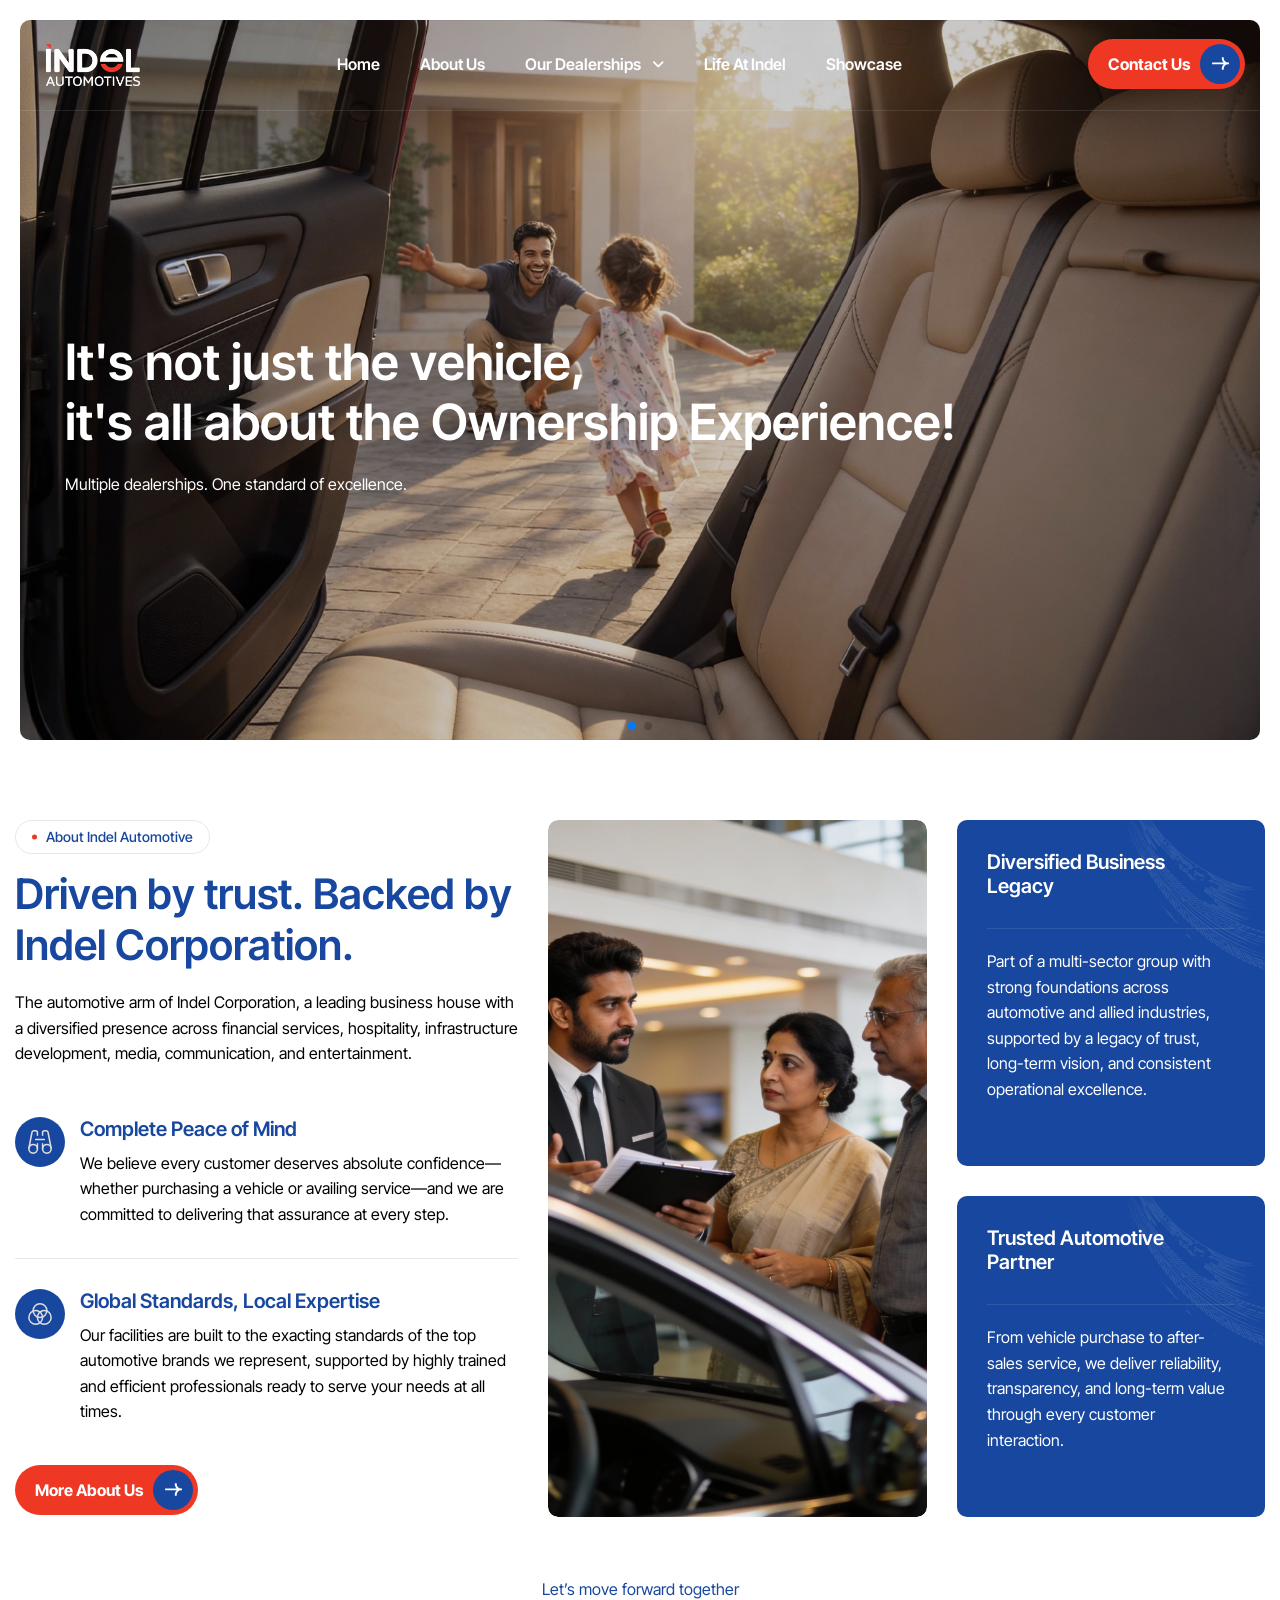
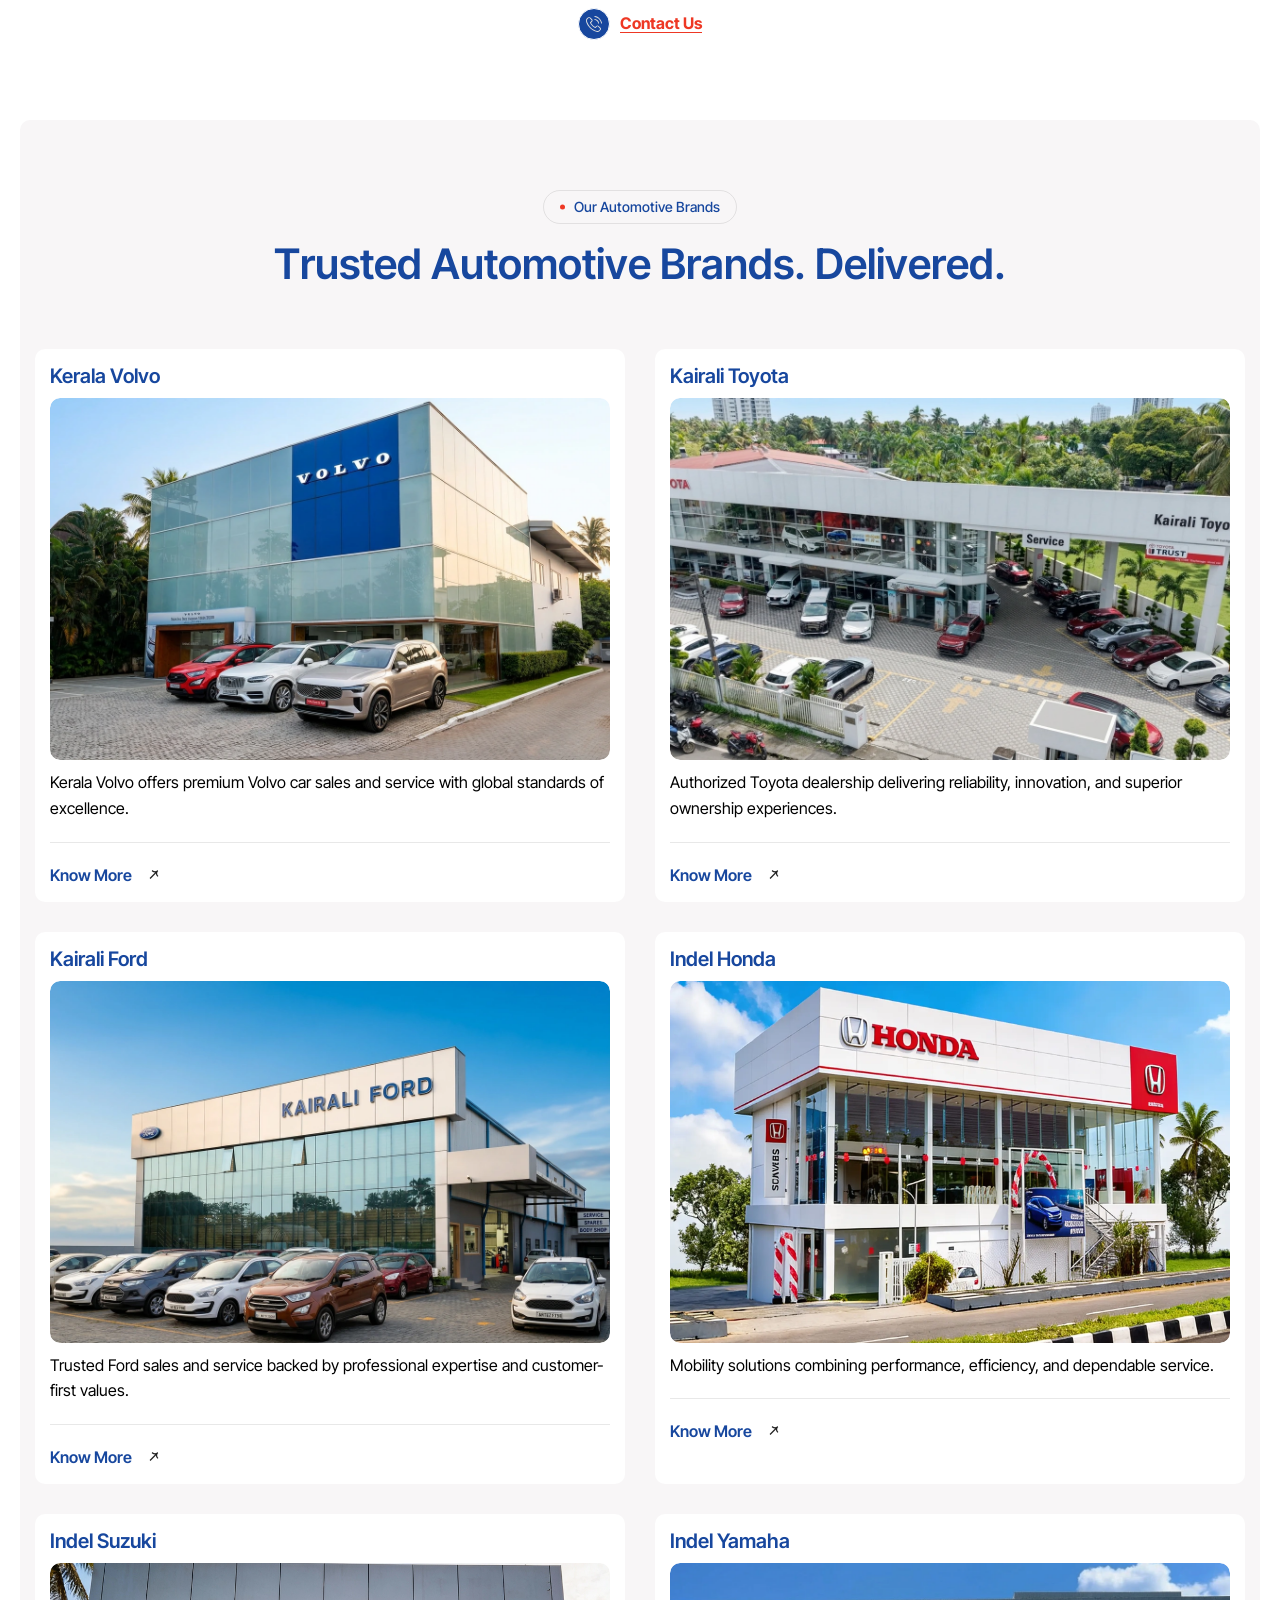
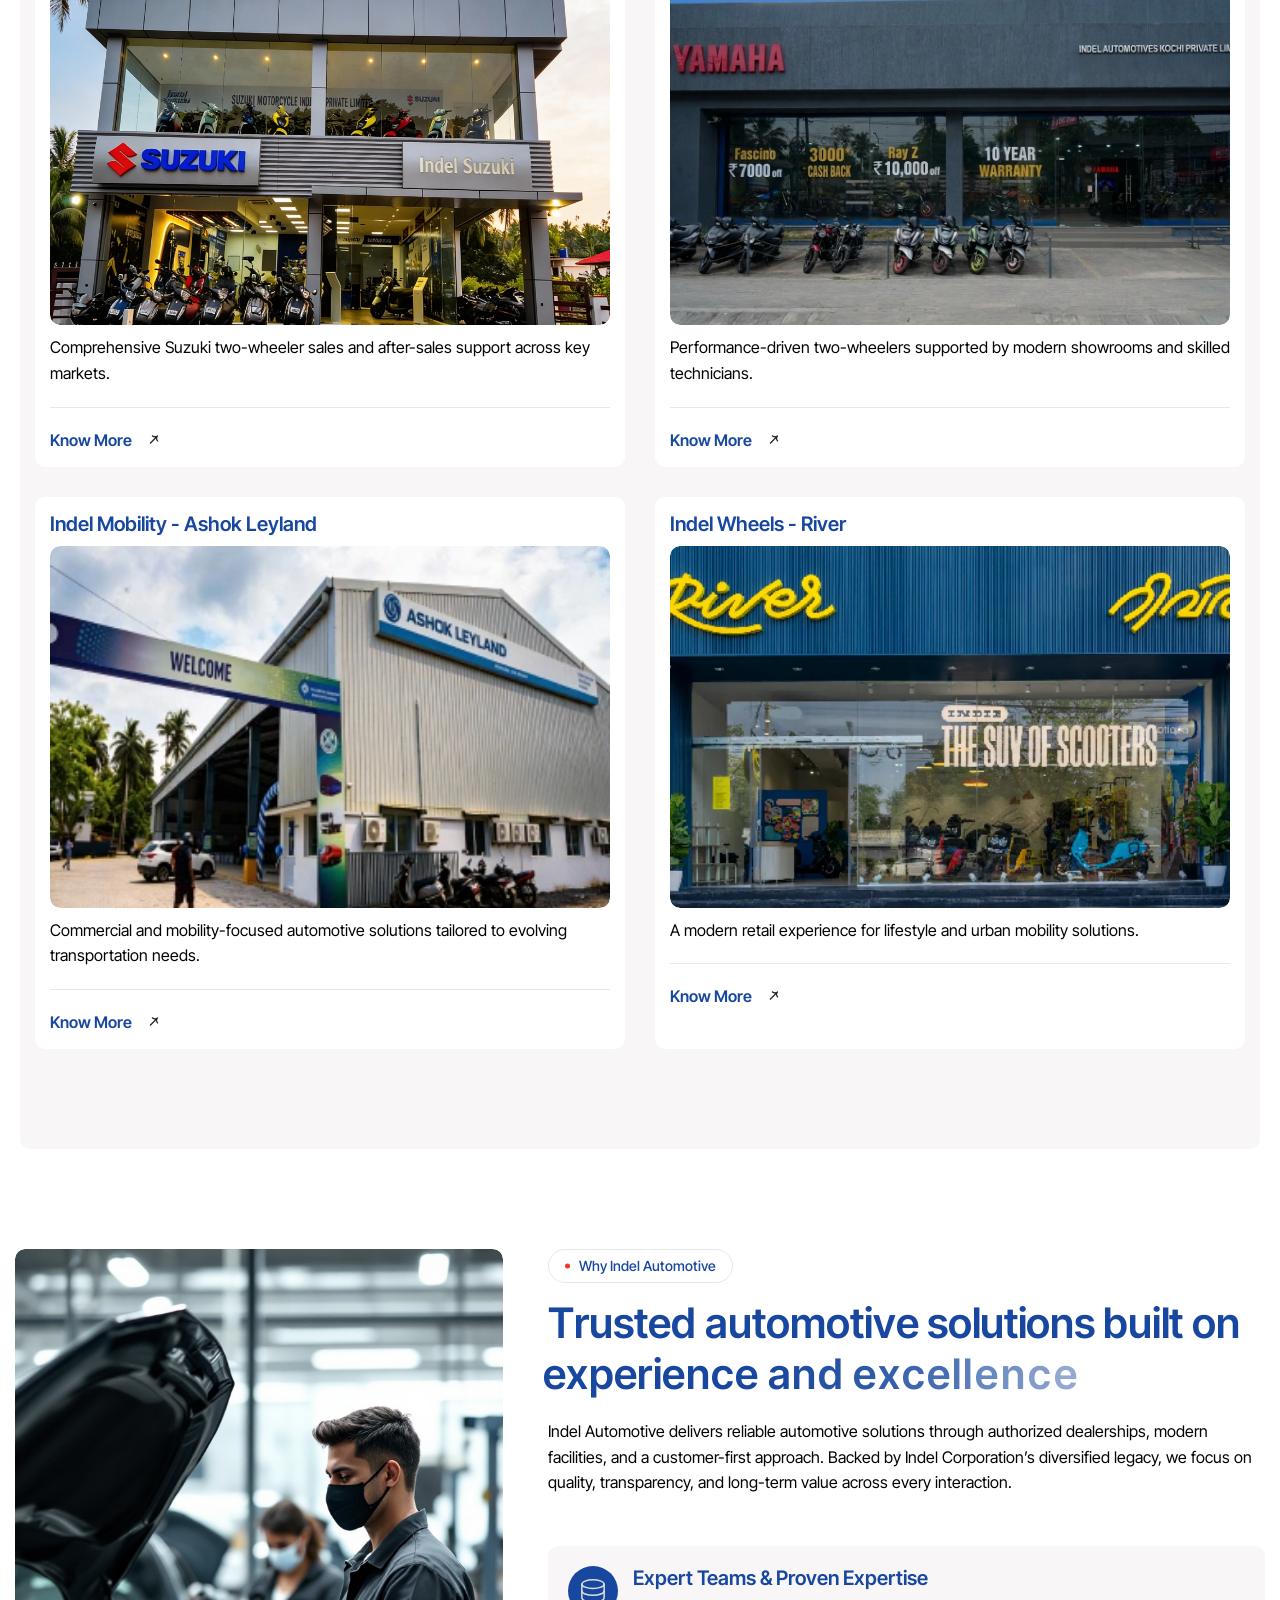
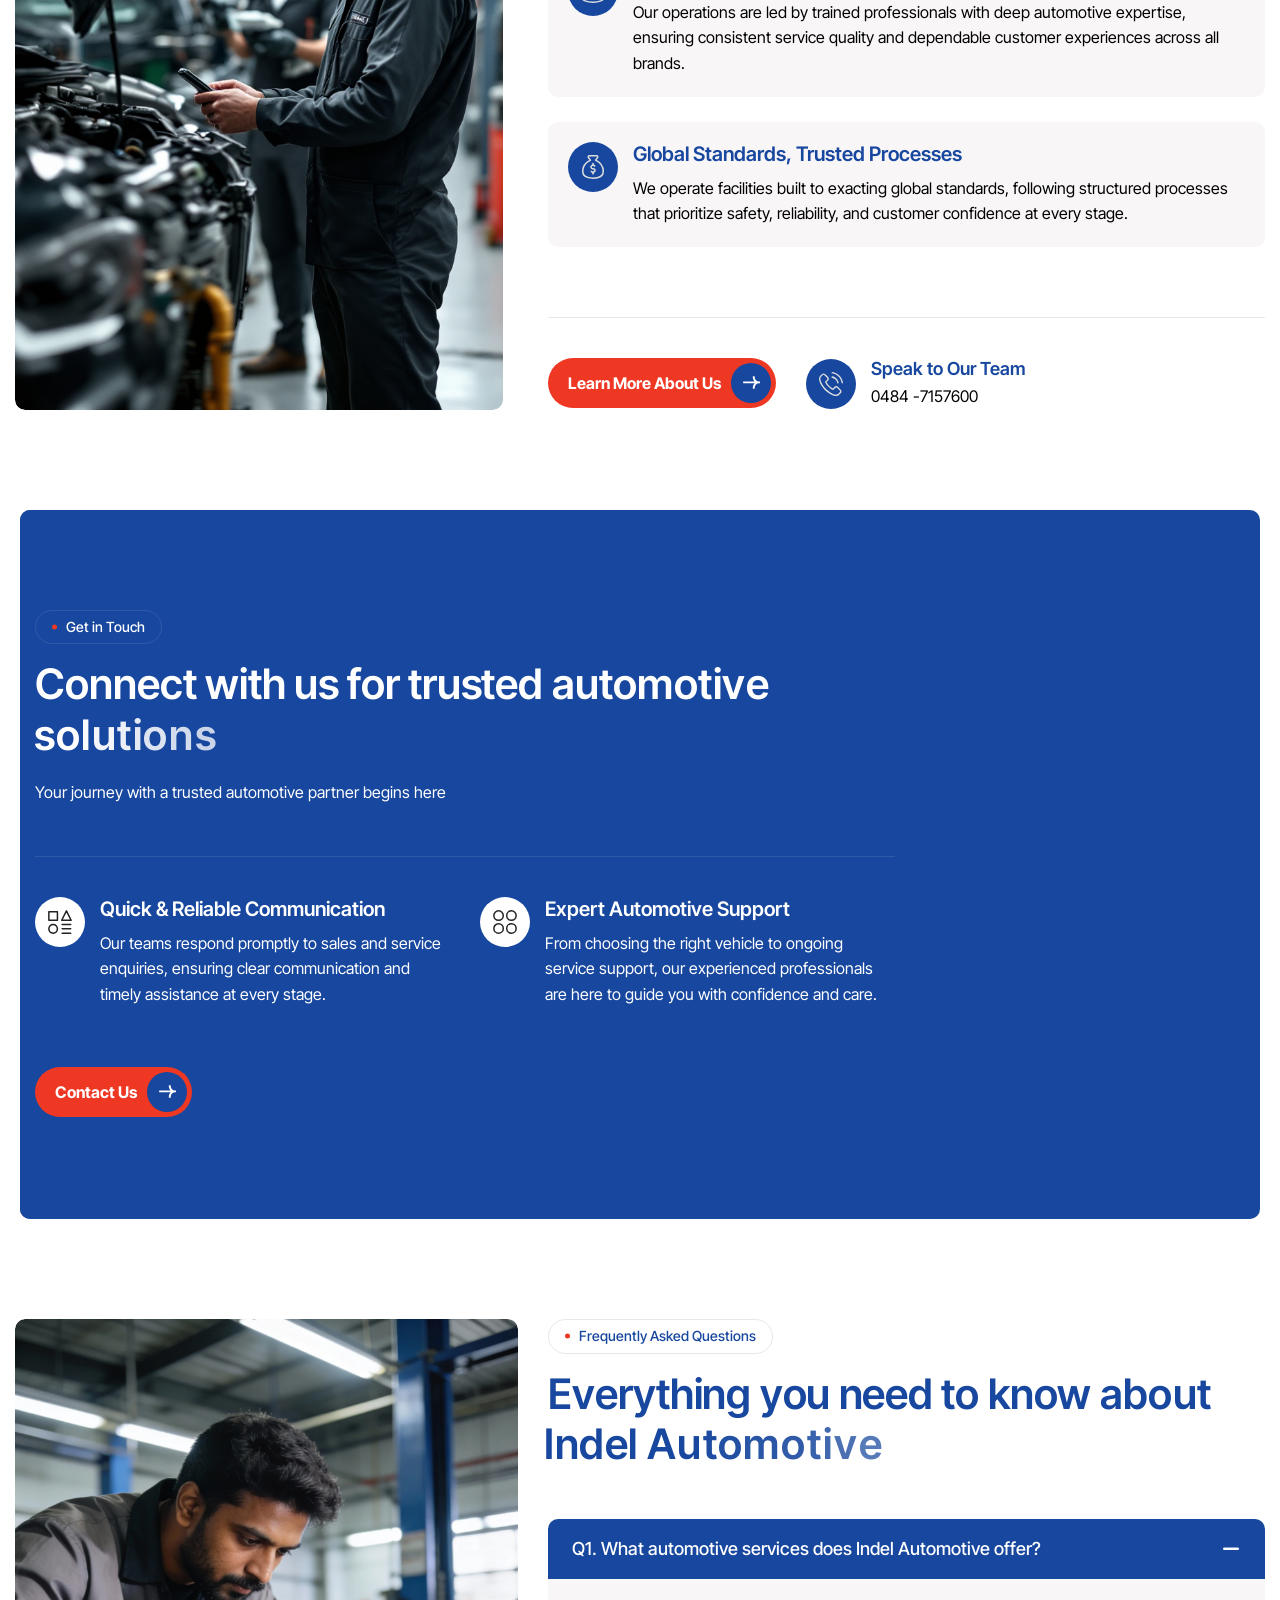
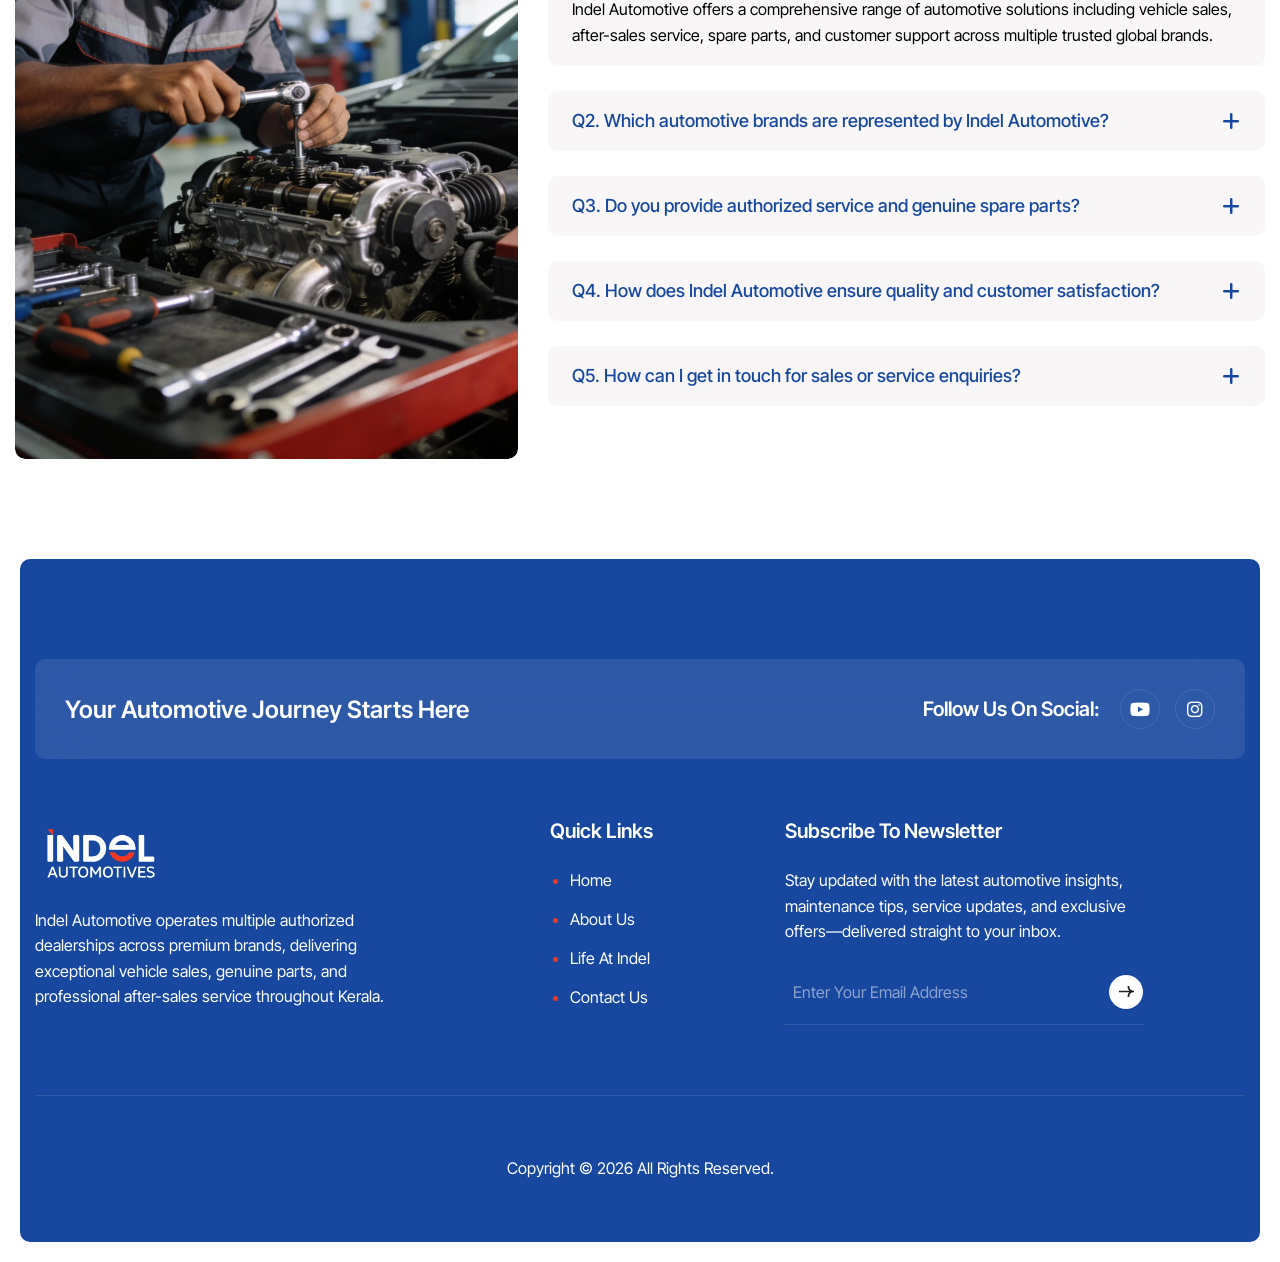
==== commit 0dada1ae: "refactor: remove unused hero slider slide from index page" ====
--- a/index.html
+++ b/index.html
@@ -188,90 +188,7 @@
     <div class="home-banner-slider wow fadeInUp" data-wow-delay="0.2s">
       <div class="swiper">
         <div class="swiper-wrapper">
-             <div class="swiper-slide">
-            <div class="hero hero-3 bg-section dark-section parallaxie">
-              <div class="container">
-                <div class="row">
-                  <div class="">
-                    <!-- Hero Content Start -->
-                    <div class="hero-content">
-                      <!-- Hero Sub Heading Start -->
-                      <!-- <div class="hero-sub-heading wow fadeInUp"> -->
-                      <!-- Satisfy Client Images Start -->
-                      <!-- <div class="satisfy-client-images">
-                                <div class="satisfy-client-image">
-                                    <figure class="image-anime">
-                                        <img src="images/author-1.jpg" alt="">
-                                    </figure>
-                                </div>
-                                <div class="satisfy-client-image">
-                                    <figure class="image-anime">
-                                        <img src="images/author-2.jpg" alt="">
-                                    </figure>
-                                </div>
-                                <div class="satisfy-client-image">
-                                    <figure class="image-anime">
-                                        <img src="images/author-3.jpg" alt="">
-                                    </figure>
-                                </div>
-                                 <div class="satisfy-client-image">
-                                    <figure class="image-anime">
-                                        <img src="images/author-4.jpg" alt="">
-                                    </figure>
-                                </div>
-                            </div> -->
-                      <!-- Satisfy Client Images End -->
-
-                      <!-- Satisfy Client Content Start -->
-                      <!-- <div class="satisfy-client-content">
-                                <p>Master the Road with Confidence</p>
-                            </div> -->
-                      <!-- Satisfy Client Content End -->
-                      <!-- </div> -->
-                      <!-- Hero Sub Heading End -->
-
-                      <!-- Section Title Start -->
-                      
-                      <!-- Section Title End -->
-
-                      <!-- Hero Content Body Start -->
-                      <div
-                        class="hero-content-body wow fadeInUp"
-                        data-wow-delay="0.4s"
-                      >
-                        <!-- Hero Button Start -->
-                        <!-- <div class="hero-btn">
-                                <a href="/contact-us" class="btn-default btn-highlighted">Book A Free Trail</a>
-                            </div> -->
-                        <!-- Hero Button End -->
-
-                        <!-- Video Play Button Start -->
-                        <!-- <div class="video-play-button">
-                                <a href="https://www.youtube.com/watch?v=Y-x0efG1seA" class="popup-video" data-cursor-text="Play">
-                                    <i class="fa-solid fa-play"></i>
-                                </a>
-                                <h3>Watch Our Video</h3>
-                            </div> -->
-                        <!-- Video Play Button End -->
-                      </div>
-                      <!-- Hero Content Body End -->
-
-                      <!-- Hero Content Footer Start -->
-
-                      <!-- Hero Content Footer End -->
-                    </div>
-                    <!-- Hero Content End -->
-                  </div>
-
-                  <div class="col-xl-5">
-                    <!-- Hero Image Box Start -->
-
-                    <!-- Hero Image Box End -->
-                  </div>
-                </div>
-              </div>
-            </div>
-          </div>
+            
           <div class="swiper-slide">
             <div class="hero hero-1 bg-section dark-section parallaxie">
               <div class="container">
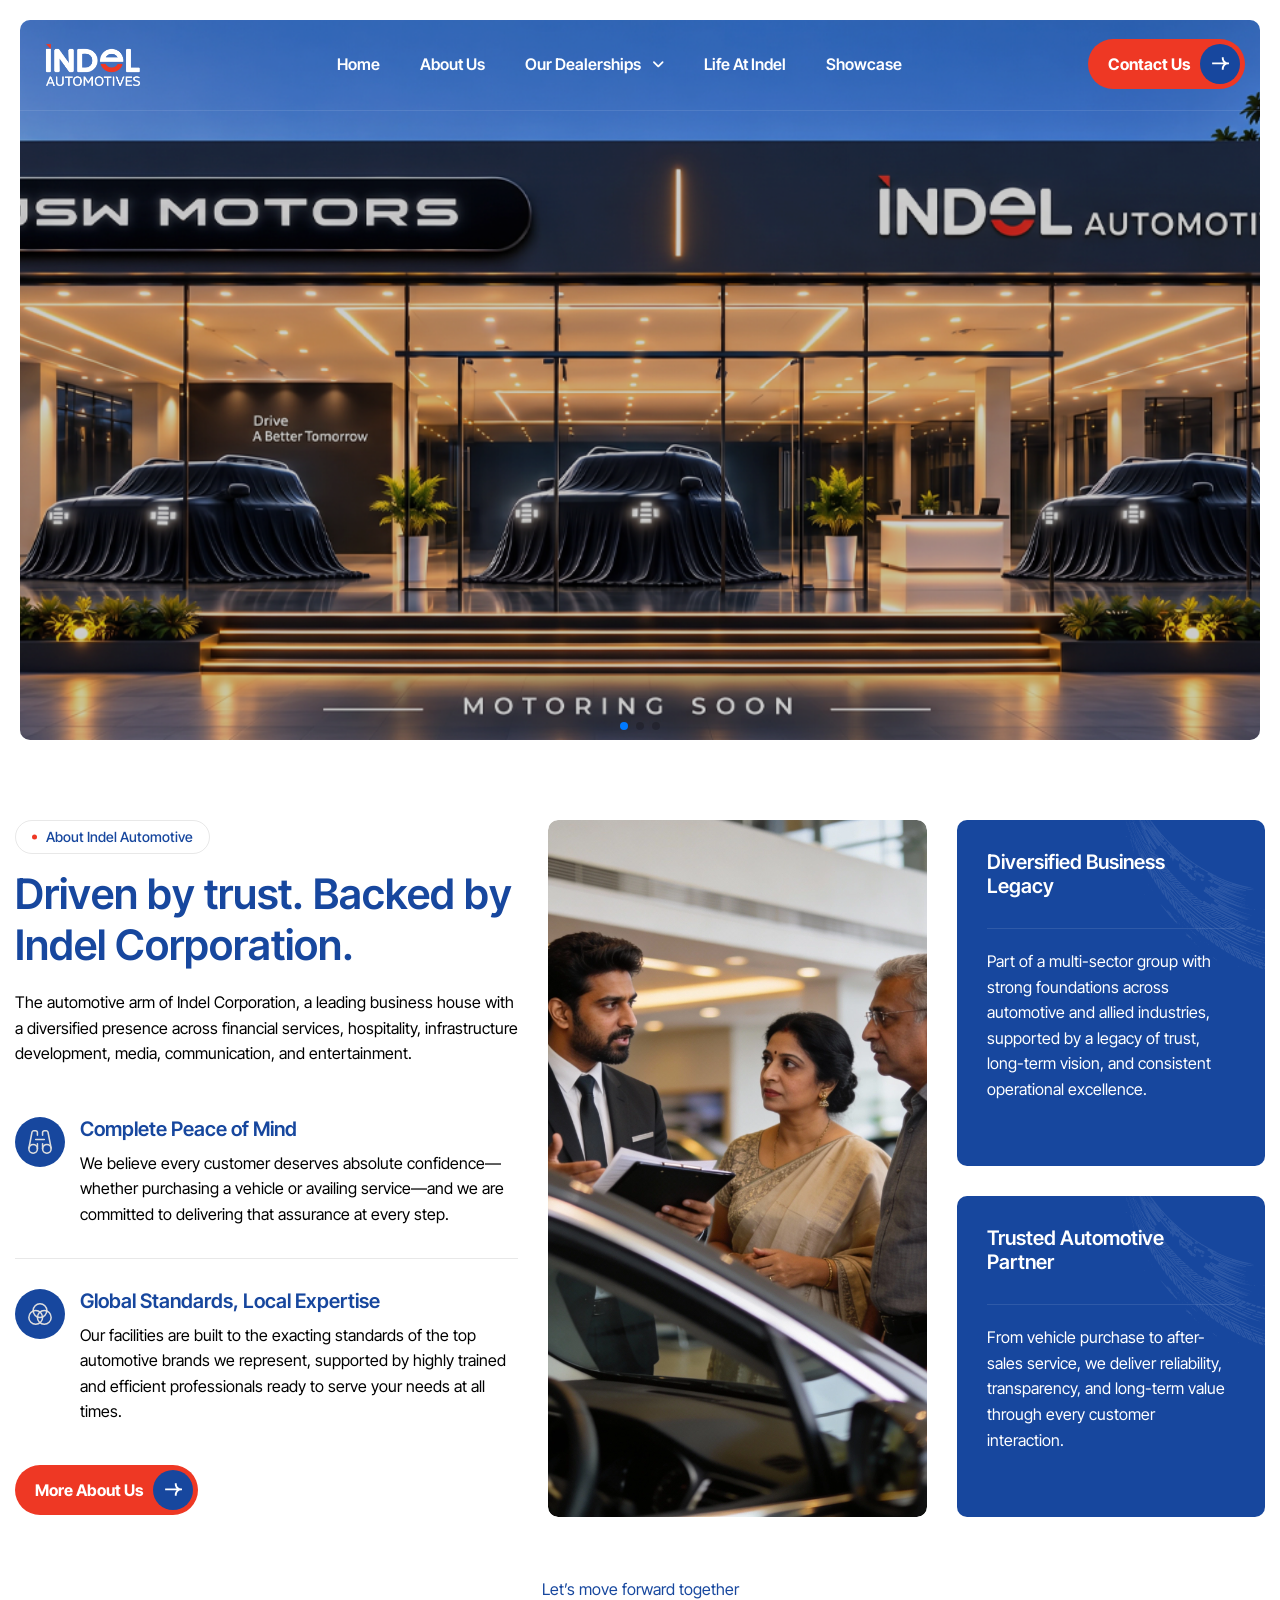
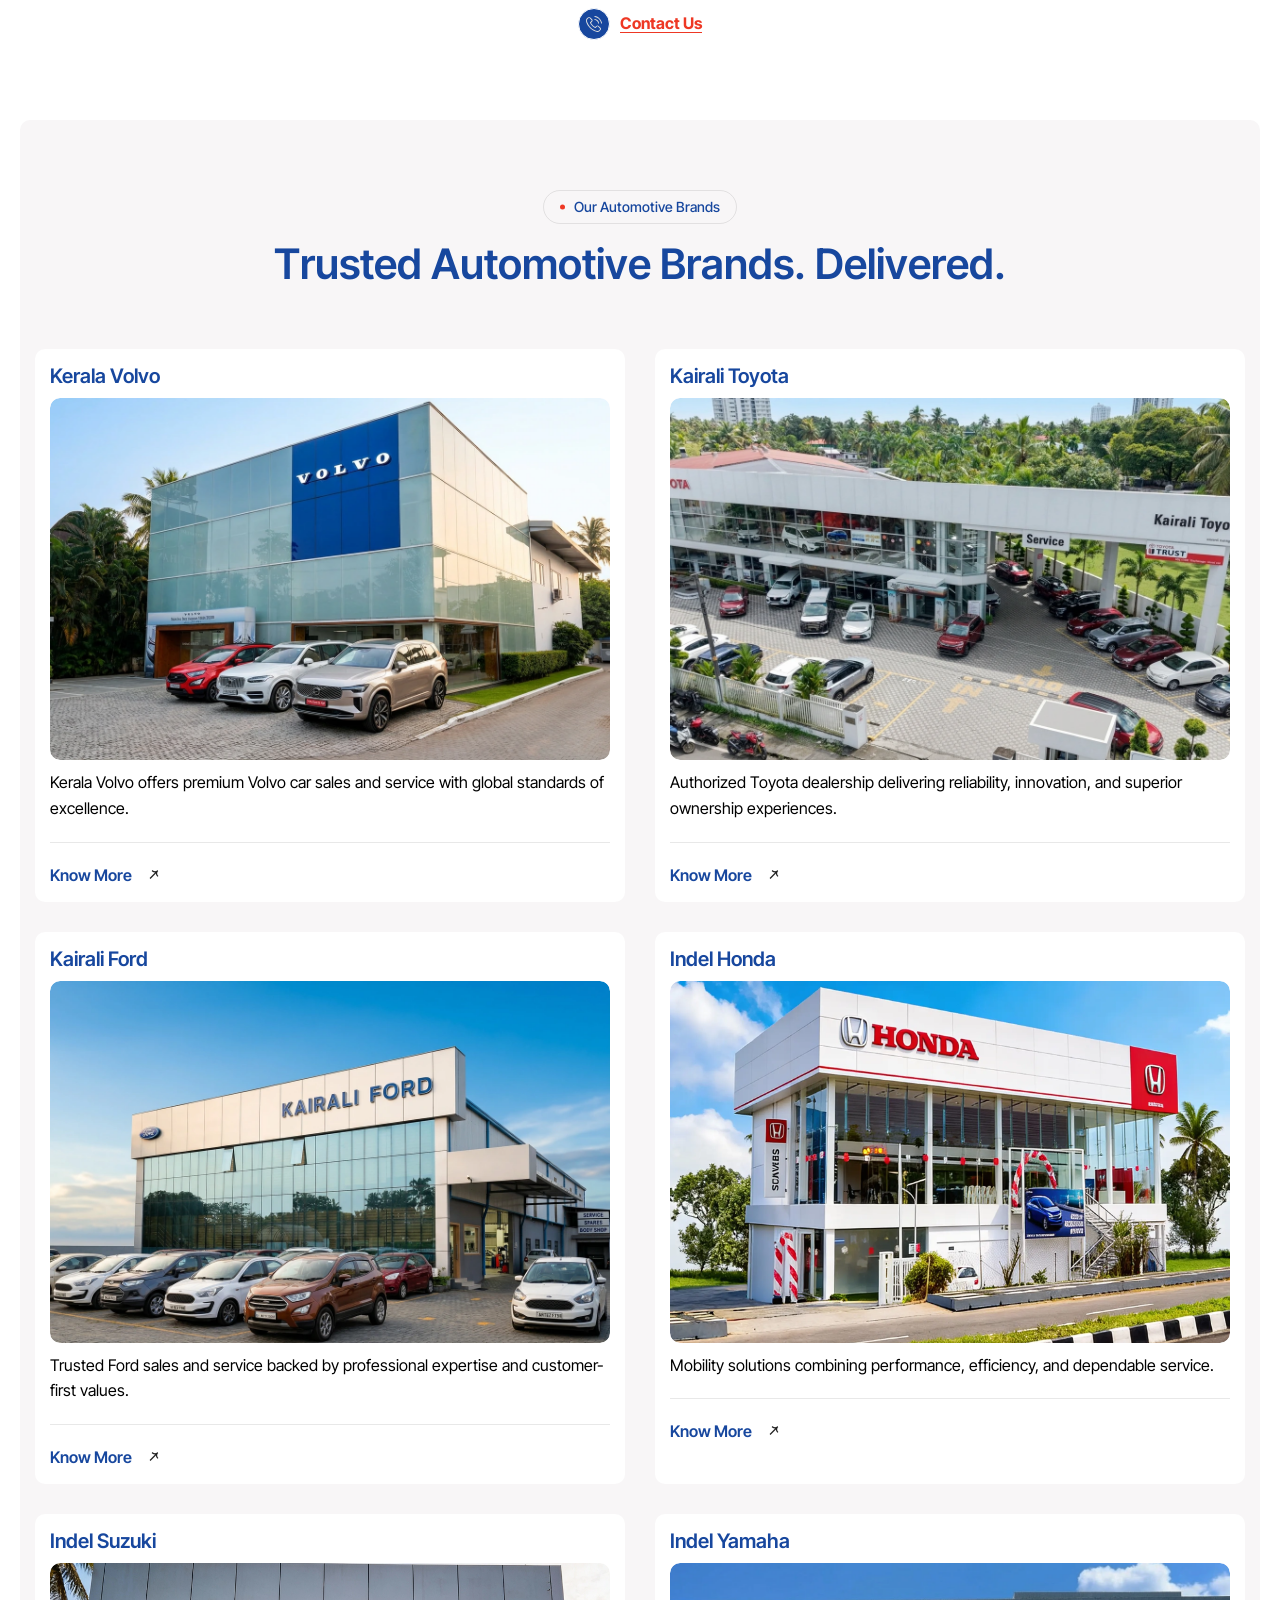
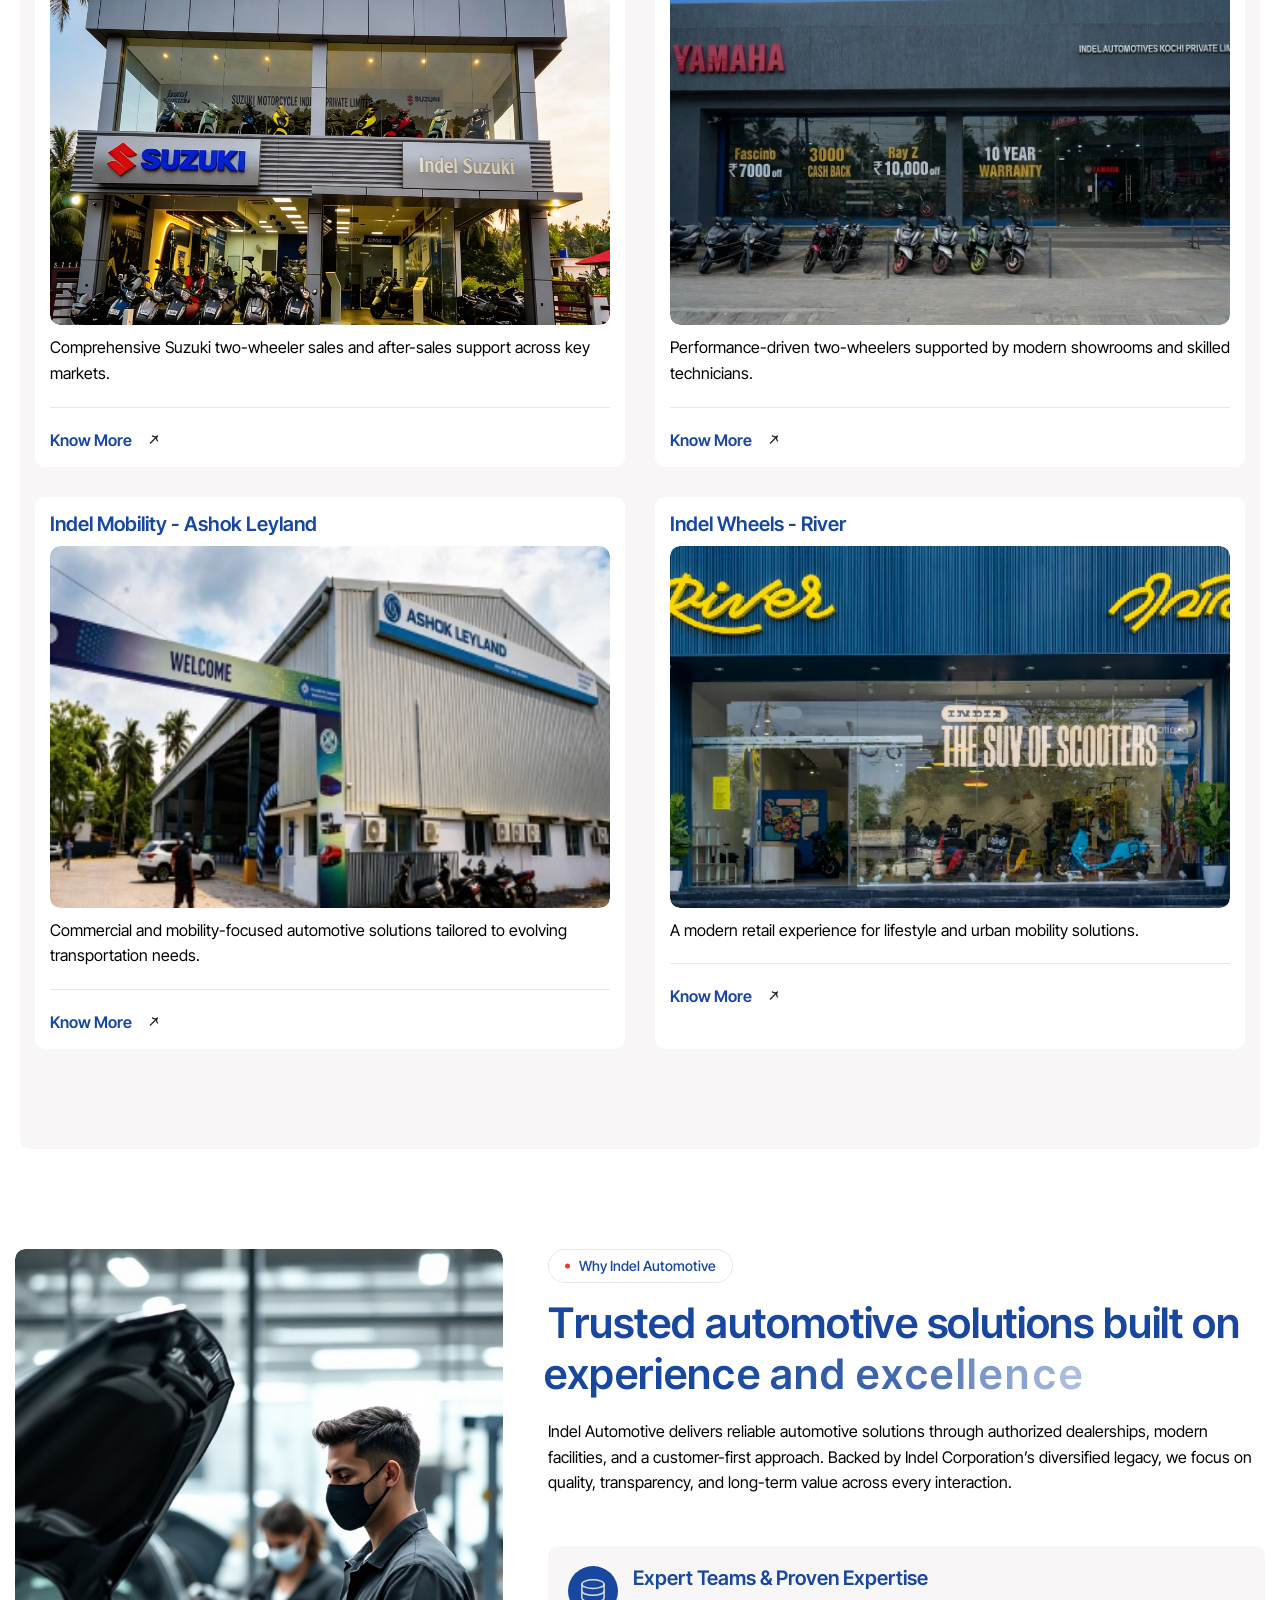
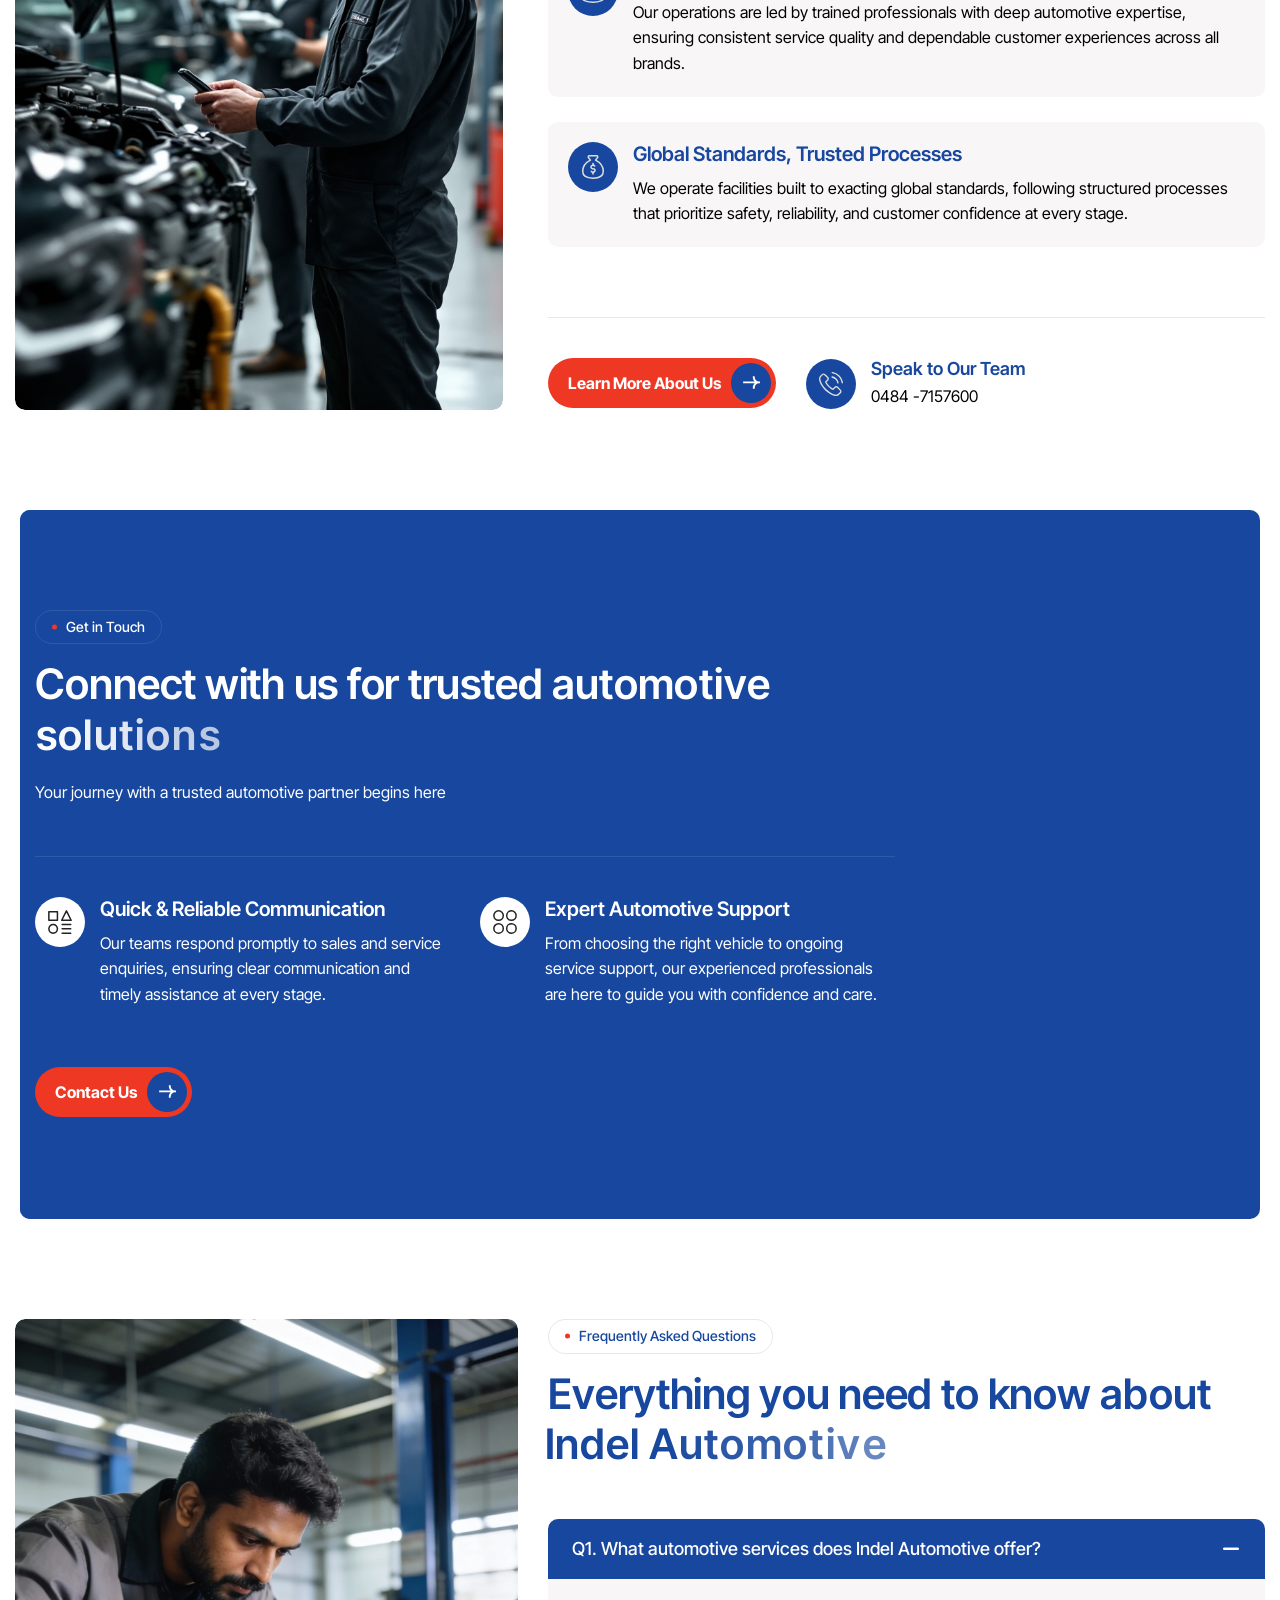
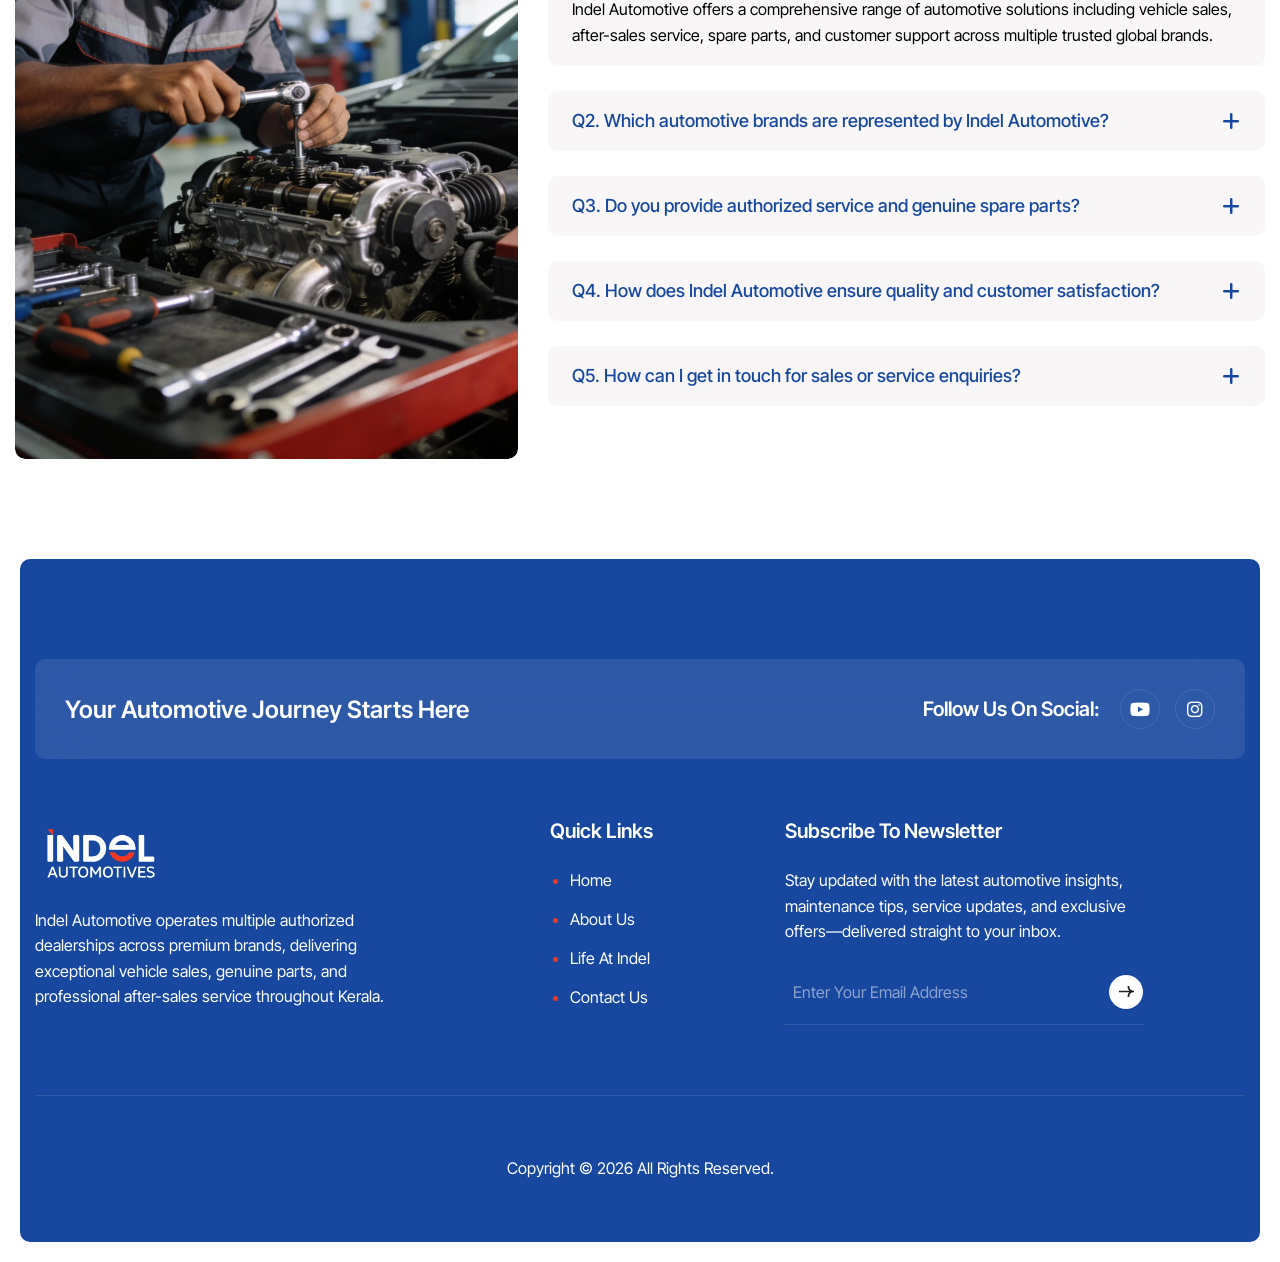
==== commit 6df4dc50: "feat: add new hero banner slide to homepage swiper slider" ====
--- a/index.html
+++ b/index.html
@@ -188,7 +188,90 @@
     <div class="home-banner-slider wow fadeInUp" data-wow-delay="0.2s">
       <div class="swiper">
         <div class="swiper-wrapper">
-            
+             <div class="swiper-slide">
+            <div class="hero hero-3 bg-section dark-section parallaxie">
+              <div class="container">
+                <div class="row">
+                  <div class="">
+                    <!-- Hero Content Start -->
+                    <div class="hero-content">
+                      <!-- Hero Sub Heading Start -->
+                      <!-- <div class="hero-sub-heading wow fadeInUp"> -->
+                      <!-- Satisfy Client Images Start -->
+                      <!-- <div class="satisfy-client-images">
+                                <div class="satisfy-client-image">
+                                    <figure class="image-anime">
+                                        <img src="images/author-1.jpg" alt="">
+                                    </figure>
+                                </div>
+                                <div class="satisfy-client-image">
+                                    <figure class="image-anime">
+                                        <img src="images/author-2.jpg" alt="">
+                                    </figure>
+                                </div>
+                                <div class="satisfy-client-image">
+                                    <figure class="image-anime">
+                                        <img src="images/author-3.jpg" alt="">
+                                    </figure>
+                                </div>
+                                 <div class="satisfy-client-image">
+                                    <figure class="image-anime">
+                                        <img src="images/author-4.jpg" alt="">
+                                    </figure>
+                                </div>
+                            </div> -->
+                      <!-- Satisfy Client Images End -->
+
+                      <!-- Satisfy Client Content Start -->
+                      <!-- <div class="satisfy-client-content">
+                                <p>Master the Road with Confidence</p>
+                            </div> -->
+                      <!-- Satisfy Client Content End -->
+                      <!-- </div> -->
+                      <!-- Hero Sub Heading End -->
+
+                      <!-- Section Title Start -->
+                      
+                      <!-- Section Title End -->
+
+                      <!-- Hero Content Body Start -->
+                      <div
+                        class="hero-content-body wow fadeInUp"
+                        data-wow-delay="0.4s"
+                      >
+                        <!-- Hero Button Start -->
+                        <!-- <div class="hero-btn">
+                                <a href="/contact-us" class="btn-default btn-highlighted">Book A Free Trail</a>
+                            </div> -->
+                        <!-- Hero Button End -->
+
+                        <!-- Video Play Button Start -->
+                        <!-- <div class="video-play-button">
+                                <a href="https://www.youtube.com/watch?v=Y-x0efG1seA" class="popup-video" data-cursor-text="Play">
+                                    <i class="fa-solid fa-play"></i>
+                                </a>
+                                <h3>Watch Our Video</h3>
+                            </div> -->
+                        <!-- Video Play Button End -->
+                      </div>
+                      <!-- Hero Content Body End -->
+
+                      <!-- Hero Content Footer Start -->
+
+                      <!-- Hero Content Footer End -->
+                    </div>
+                    <!-- Hero Content End -->
+                  </div>
+
+                  <div class="col-xl-5">
+                    <!-- Hero Image Box Start -->
+
+                    <!-- Hero Image Box End -->
+                  </div>
+                </div>
+              </div>
+            </div>
+          </div>
           <div class="swiper-slide">
             <div class="hero hero-1 bg-section dark-section parallaxie">
               <div class="container">
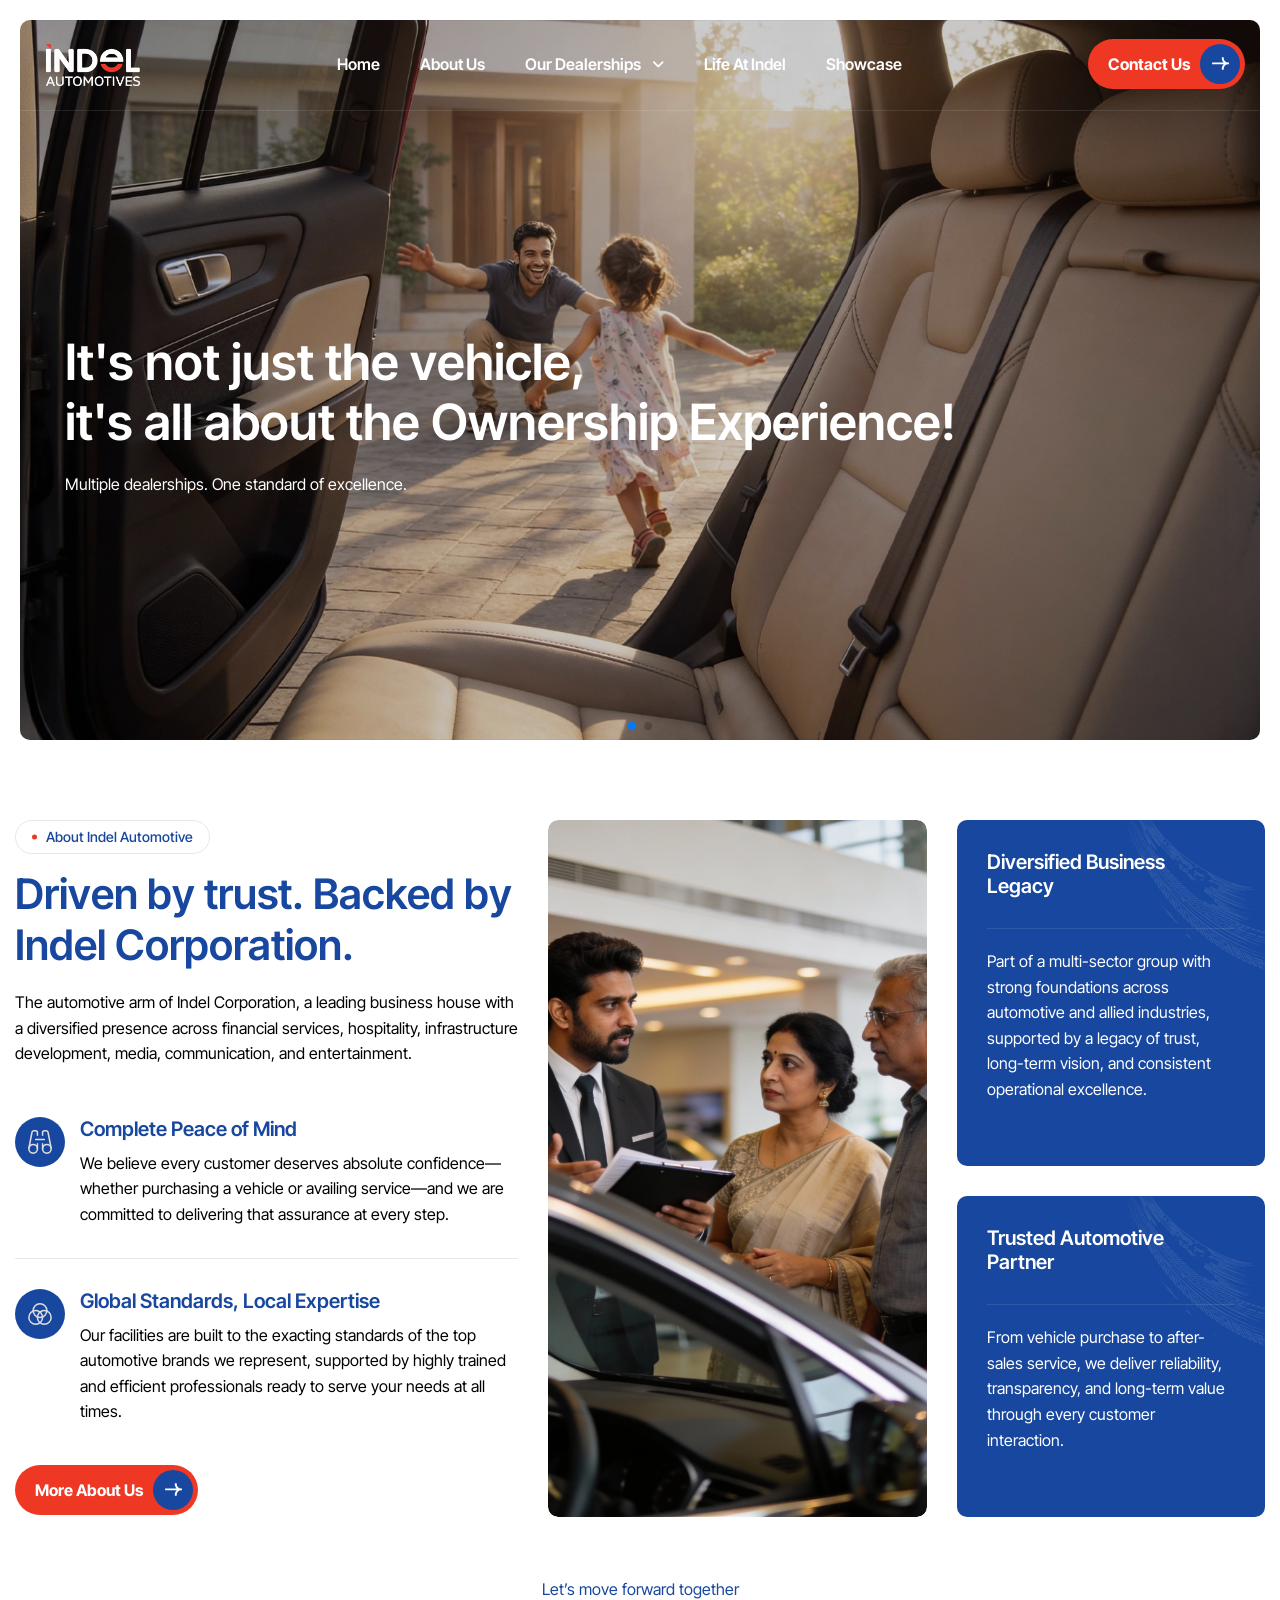
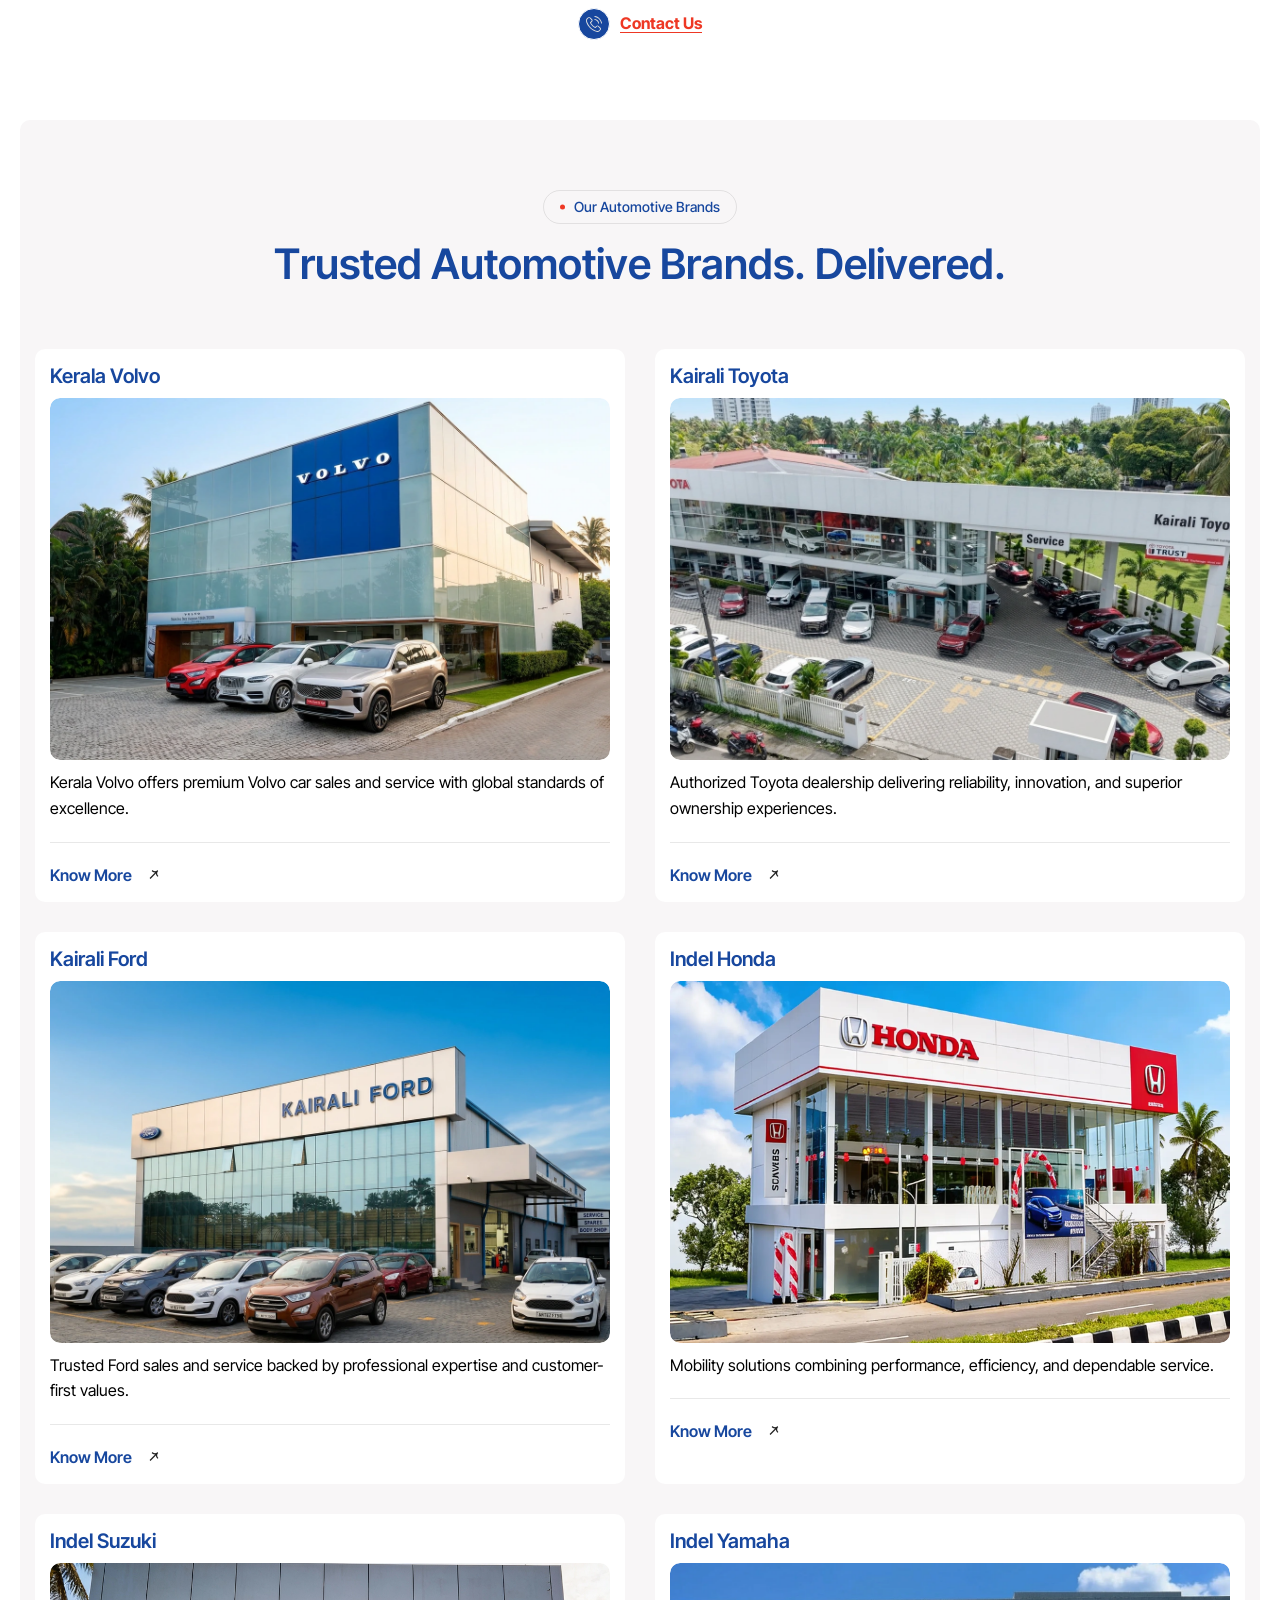
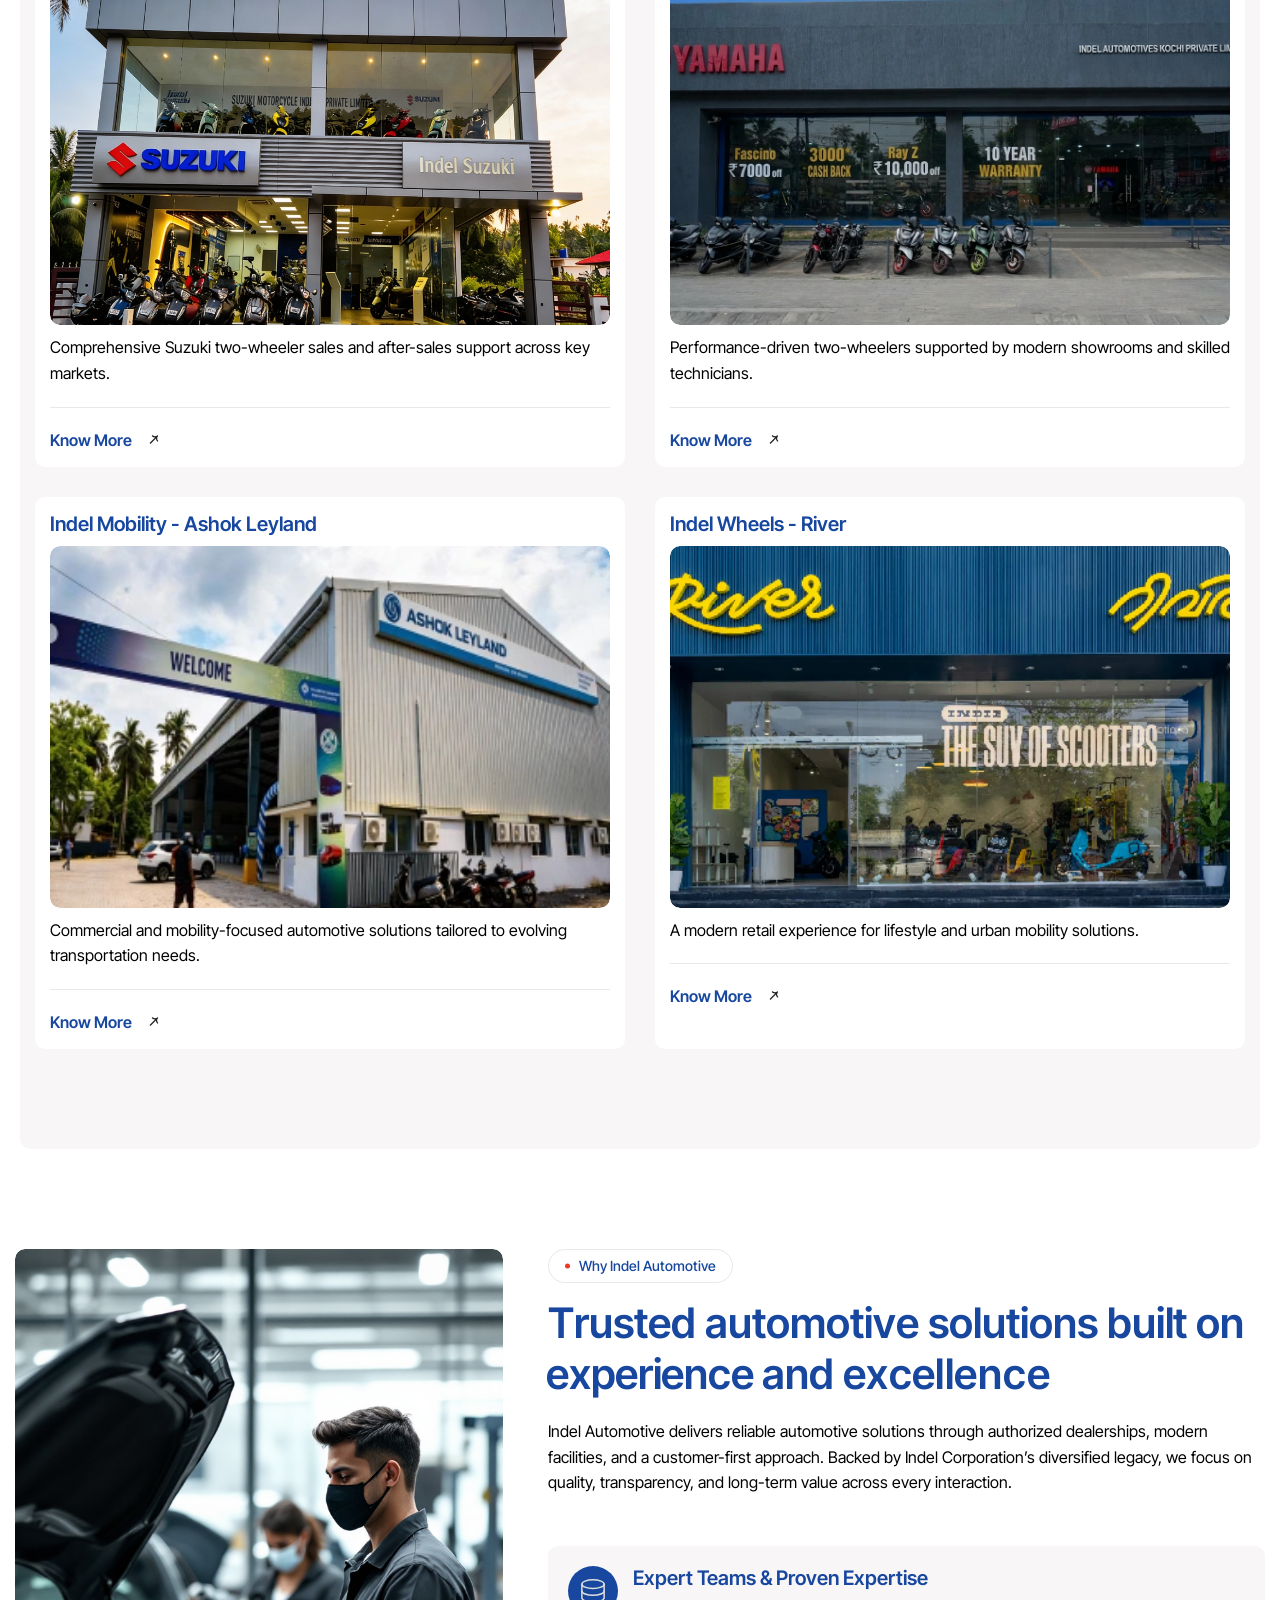
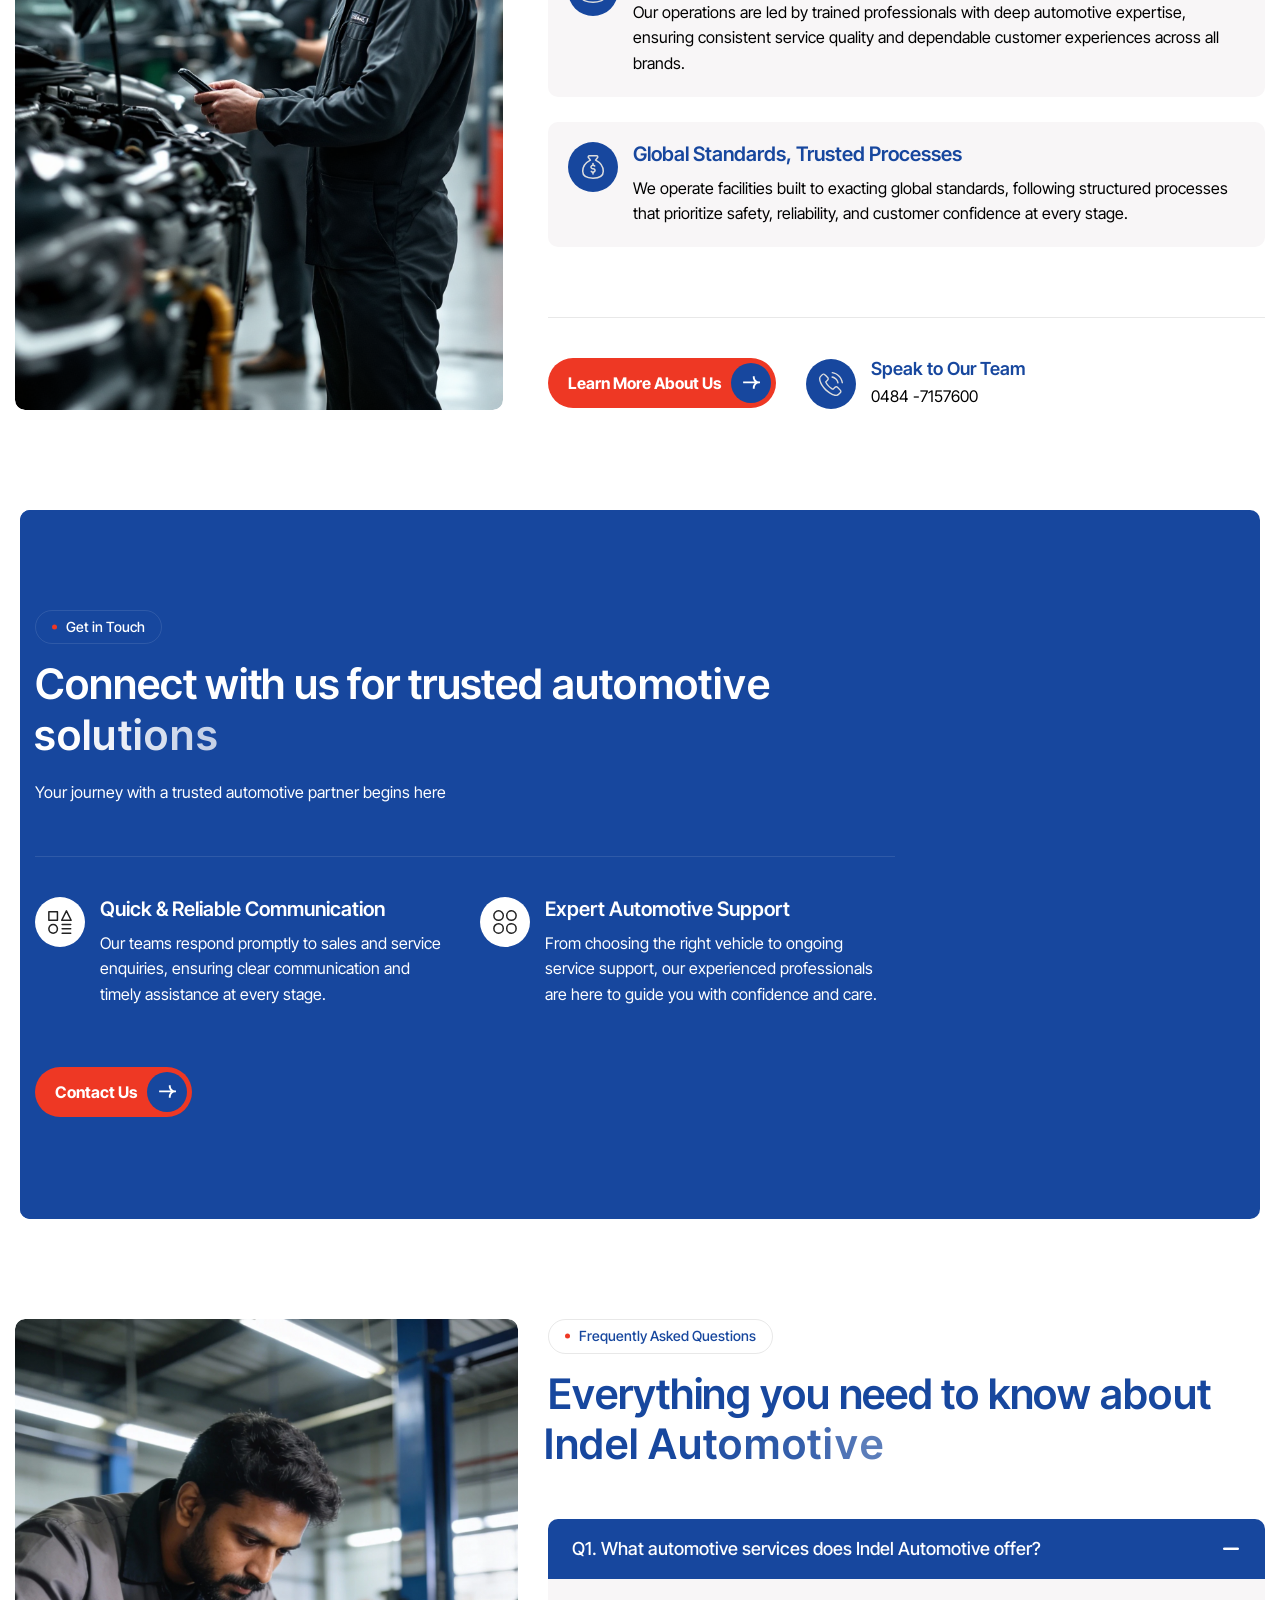
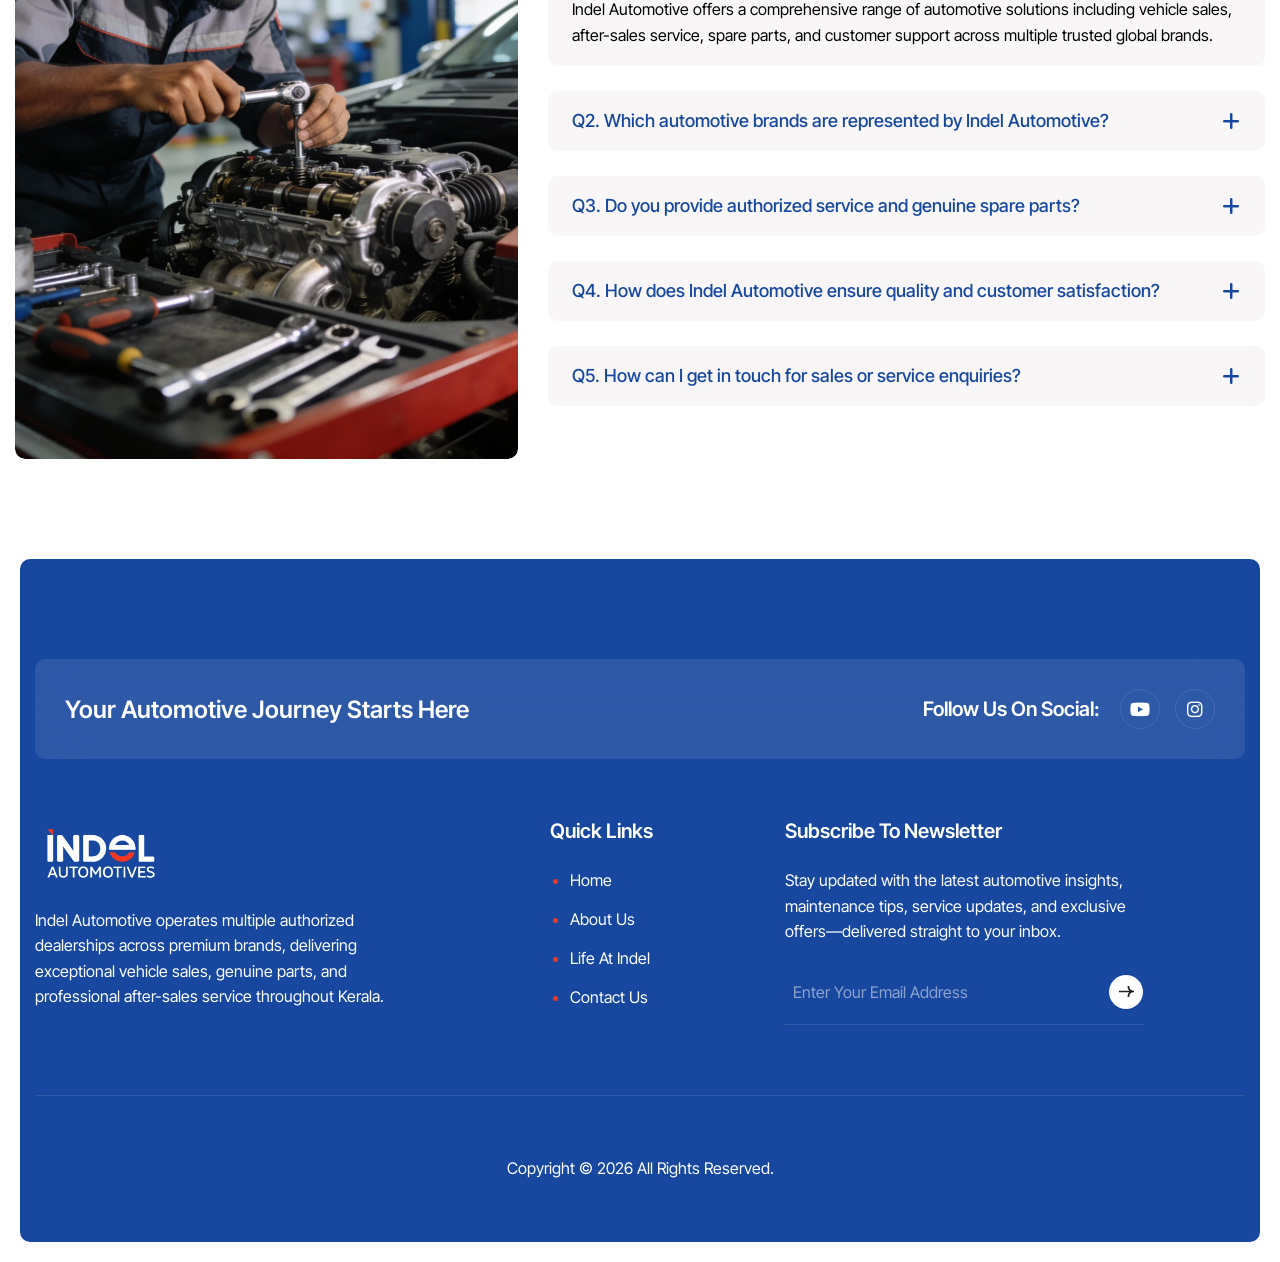
==== commit bd025f5f: "refactor: remove unused hero slider slide from homepage" ====
--- a/index.html
+++ b/index.html
@@ -188,90 +188,7 @@
     <div class="home-banner-slider wow fadeInUp" data-wow-delay="0.2s">
       <div class="swiper">
         <div class="swiper-wrapper">
-             <div class="swiper-slide">
-            <div class="hero hero-3 bg-section dark-section parallaxie">
-              <div class="container">
-                <div class="row">
-                  <div class="">
-                    <!-- Hero Content Start -->
-                    <div class="hero-content">
-                      <!-- Hero Sub Heading Start -->
-                      <!-- <div class="hero-sub-heading wow fadeInUp"> -->
-                      <!-- Satisfy Client Images Start -->
-                      <!-- <div class="satisfy-client-images">
-                                <div class="satisfy-client-image">
-                                    <figure class="image-anime">
-                                        <img src="images/author-1.jpg" alt="">
-                                    </figure>
-                                </div>
-                                <div class="satisfy-client-image">
-                                    <figure class="image-anime">
-                                        <img src="images/author-2.jpg" alt="">
-                                    </figure>
-                                </div>
-                                <div class="satisfy-client-image">
-                                    <figure class="image-anime">
-                                        <img src="images/author-3.jpg" alt="">
-                                    </figure>
-                                </div>
-                                 <div class="satisfy-client-image">
-                                    <figure class="image-anime">
-                                        <img src="images/author-4.jpg" alt="">
-                                    </figure>
-                                </div>
-                            </div> -->
-                      <!-- Satisfy Client Images End -->
-
-                      <!-- Satisfy Client Content Start -->
-                      <!-- <div class="satisfy-client-content">
-                                <p>Master the Road with Confidence</p>
-                            </div> -->
-                      <!-- Satisfy Client Content End -->
-                      <!-- </div> -->
-                      <!-- Hero Sub Heading End -->
-
-                      <!-- Section Title Start -->
-                      
-                      <!-- Section Title End -->
-
-                      <!-- Hero Content Body Start -->
-                      <div
-                        class="hero-content-body wow fadeInUp"
-                        data-wow-delay="0.4s"
-                      >
-                        <!-- Hero Button Start -->
-                        <!-- <div class="hero-btn">
-                                <a href="/contact-us" class="btn-default btn-highlighted">Book A Free Trail</a>
-                            </div> -->
-                        <!-- Hero Button End -->
-
-                        <!-- Video Play Button Start -->
-                        <!-- <div class="video-play-button">
-                                <a href="https://www.youtube.com/watch?v=Y-x0efG1seA" class="popup-video" data-cursor-text="Play">
-                                    <i class="fa-solid fa-play"></i>
-                                </a>
-                                <h3>Watch Our Video</h3>
-                            </div> -->
-                        <!-- Video Play Button End -->
-                      </div>
-                      <!-- Hero Content Body End -->
-
-                      <!-- Hero Content Footer Start -->
-
-                      <!-- Hero Content Footer End -->
-                    </div>
-                    <!-- Hero Content End -->
-                  </div>
-
-                  <div class="col-xl-5">
-                    <!-- Hero Image Box Start -->
-
-                    <!-- Hero Image Box End -->
-                  </div>
-                </div>
-              </div>
-            </div>
-          </div>
+          
           <div class="swiper-slide">
             <div class="hero hero-1 bg-section dark-section parallaxie">
               <div class="container">
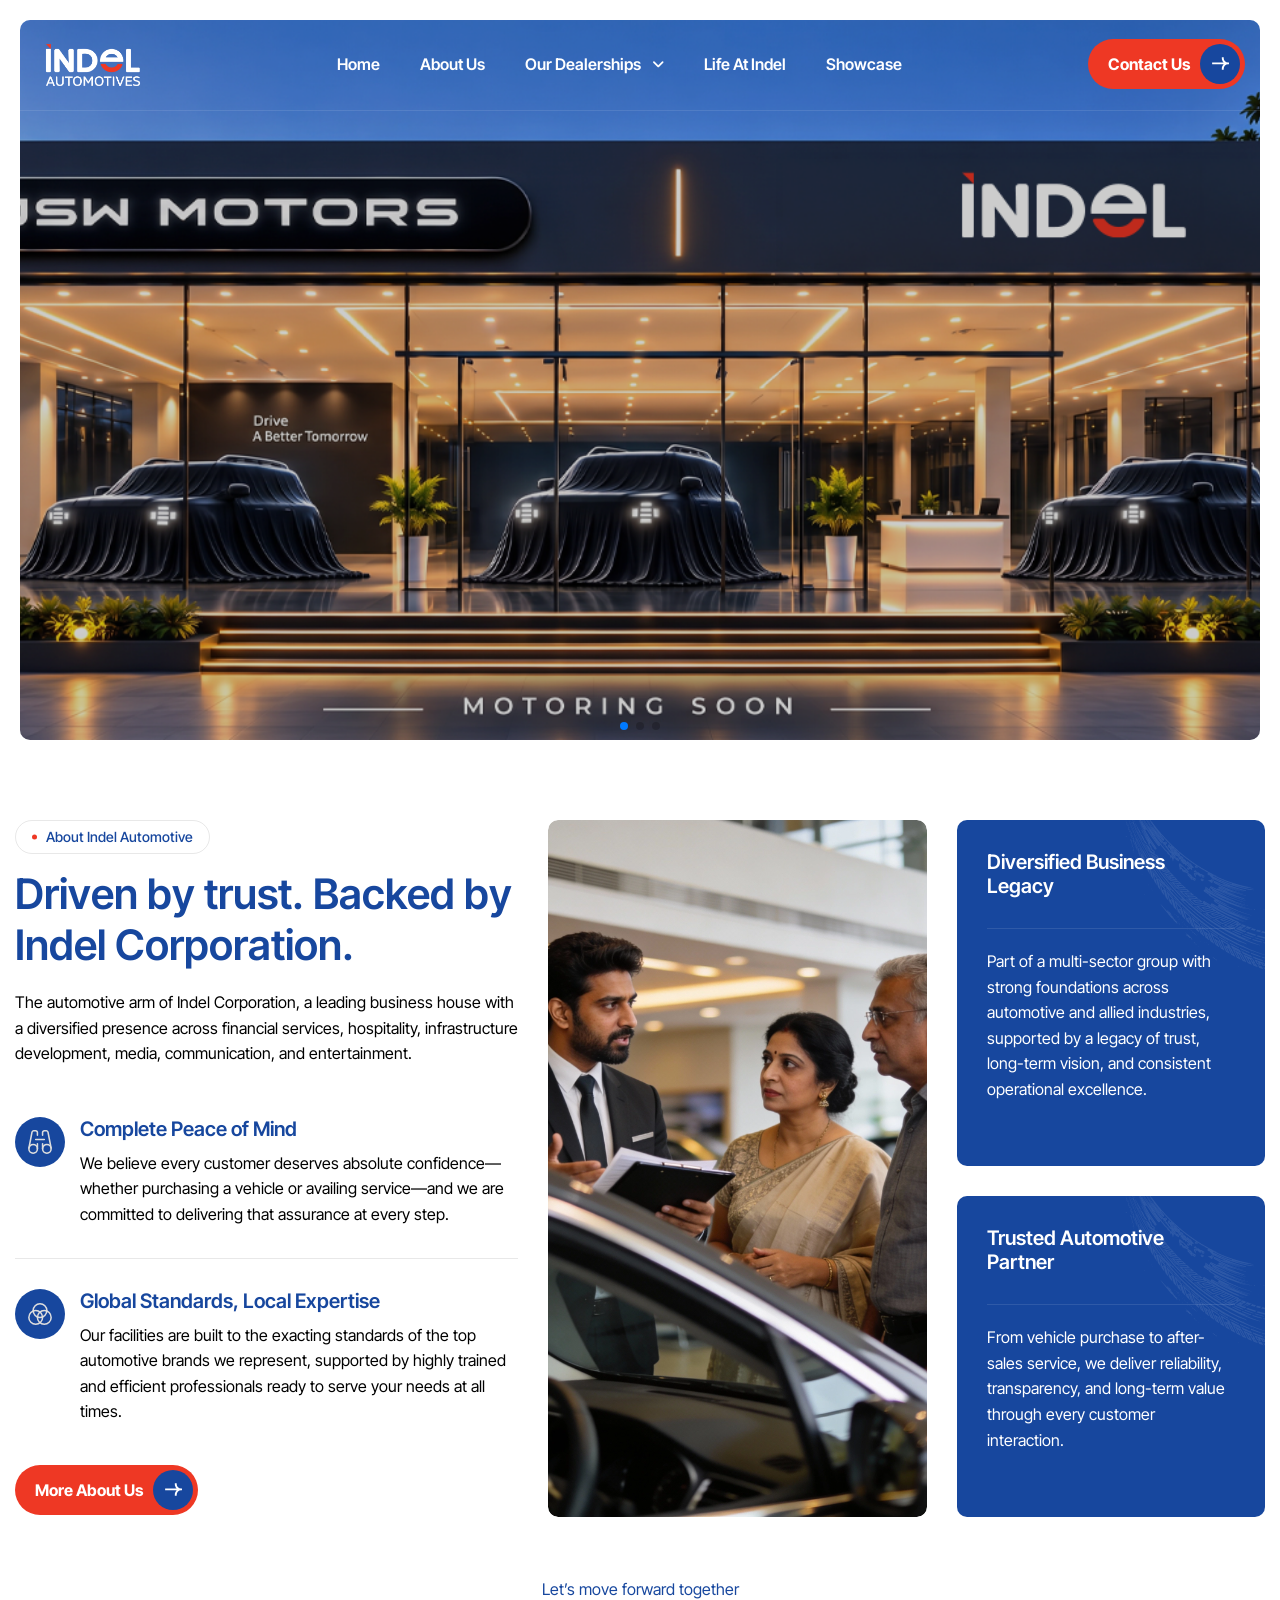
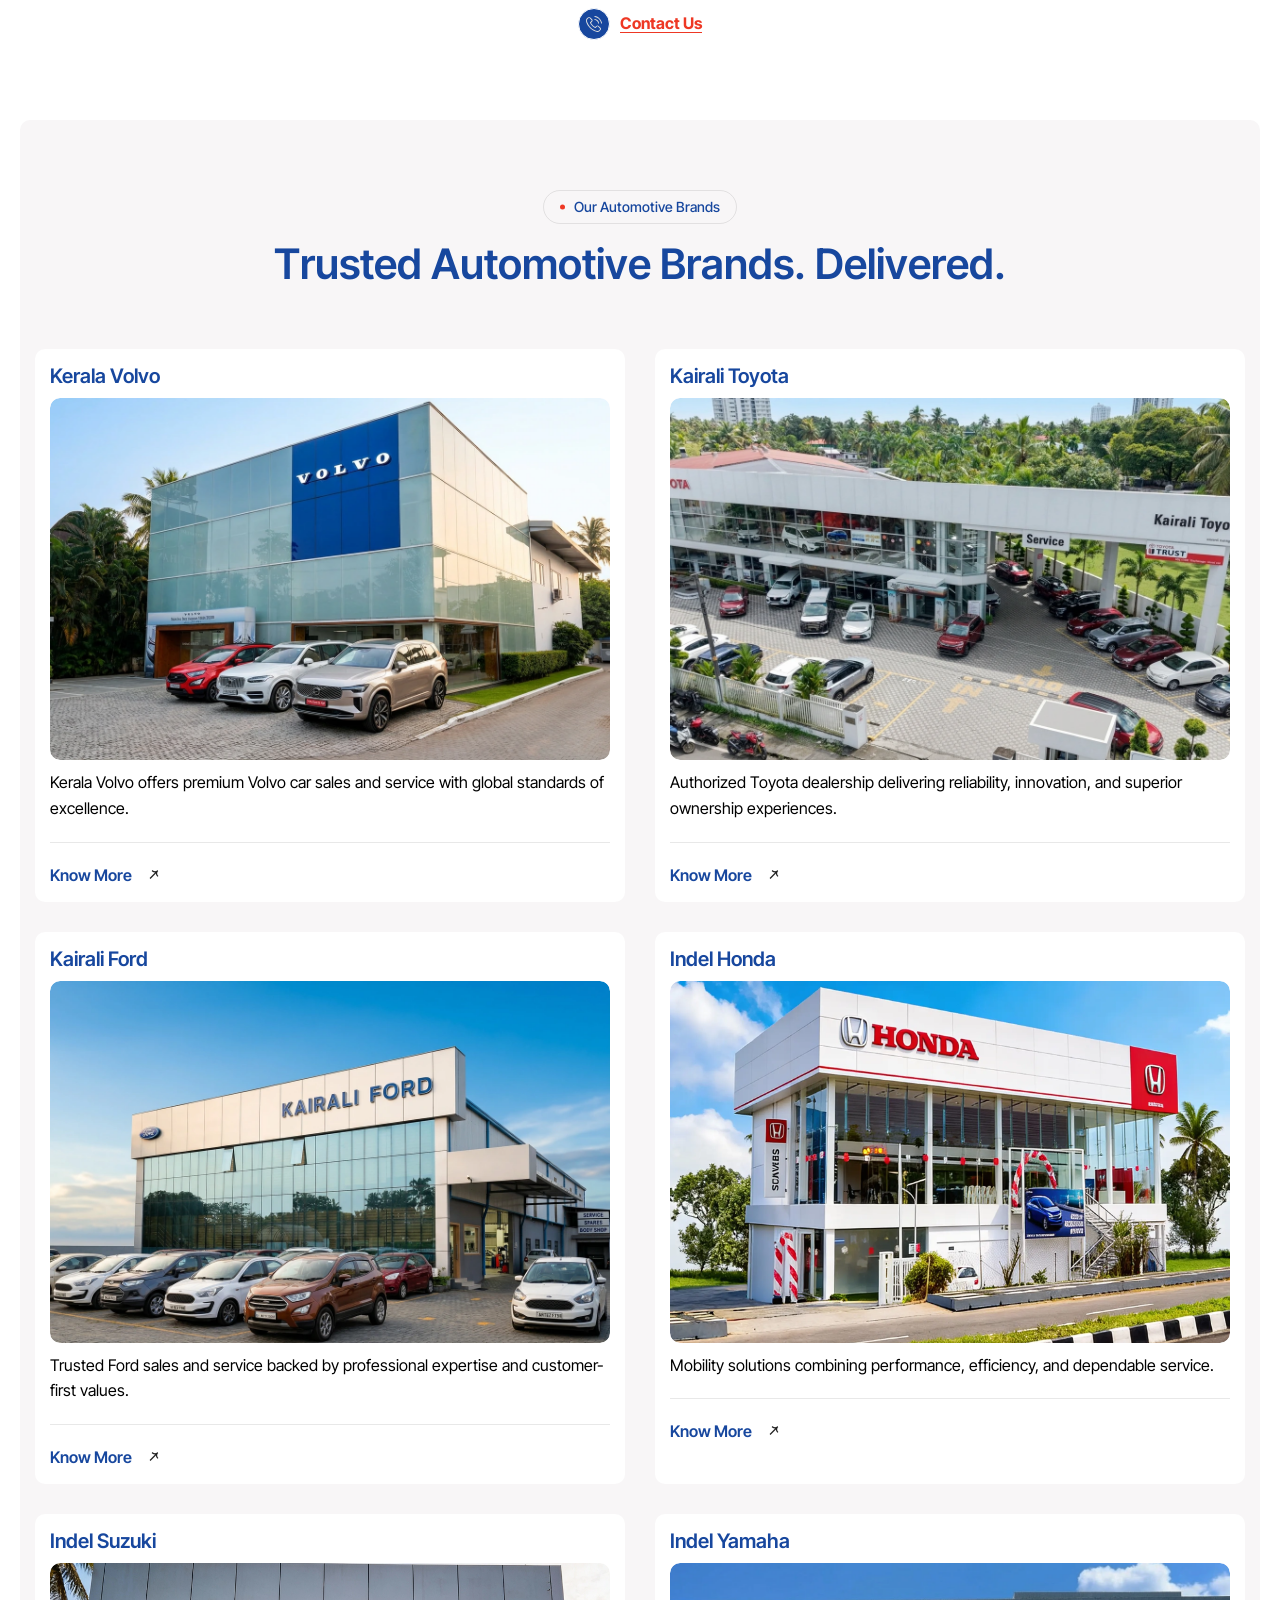
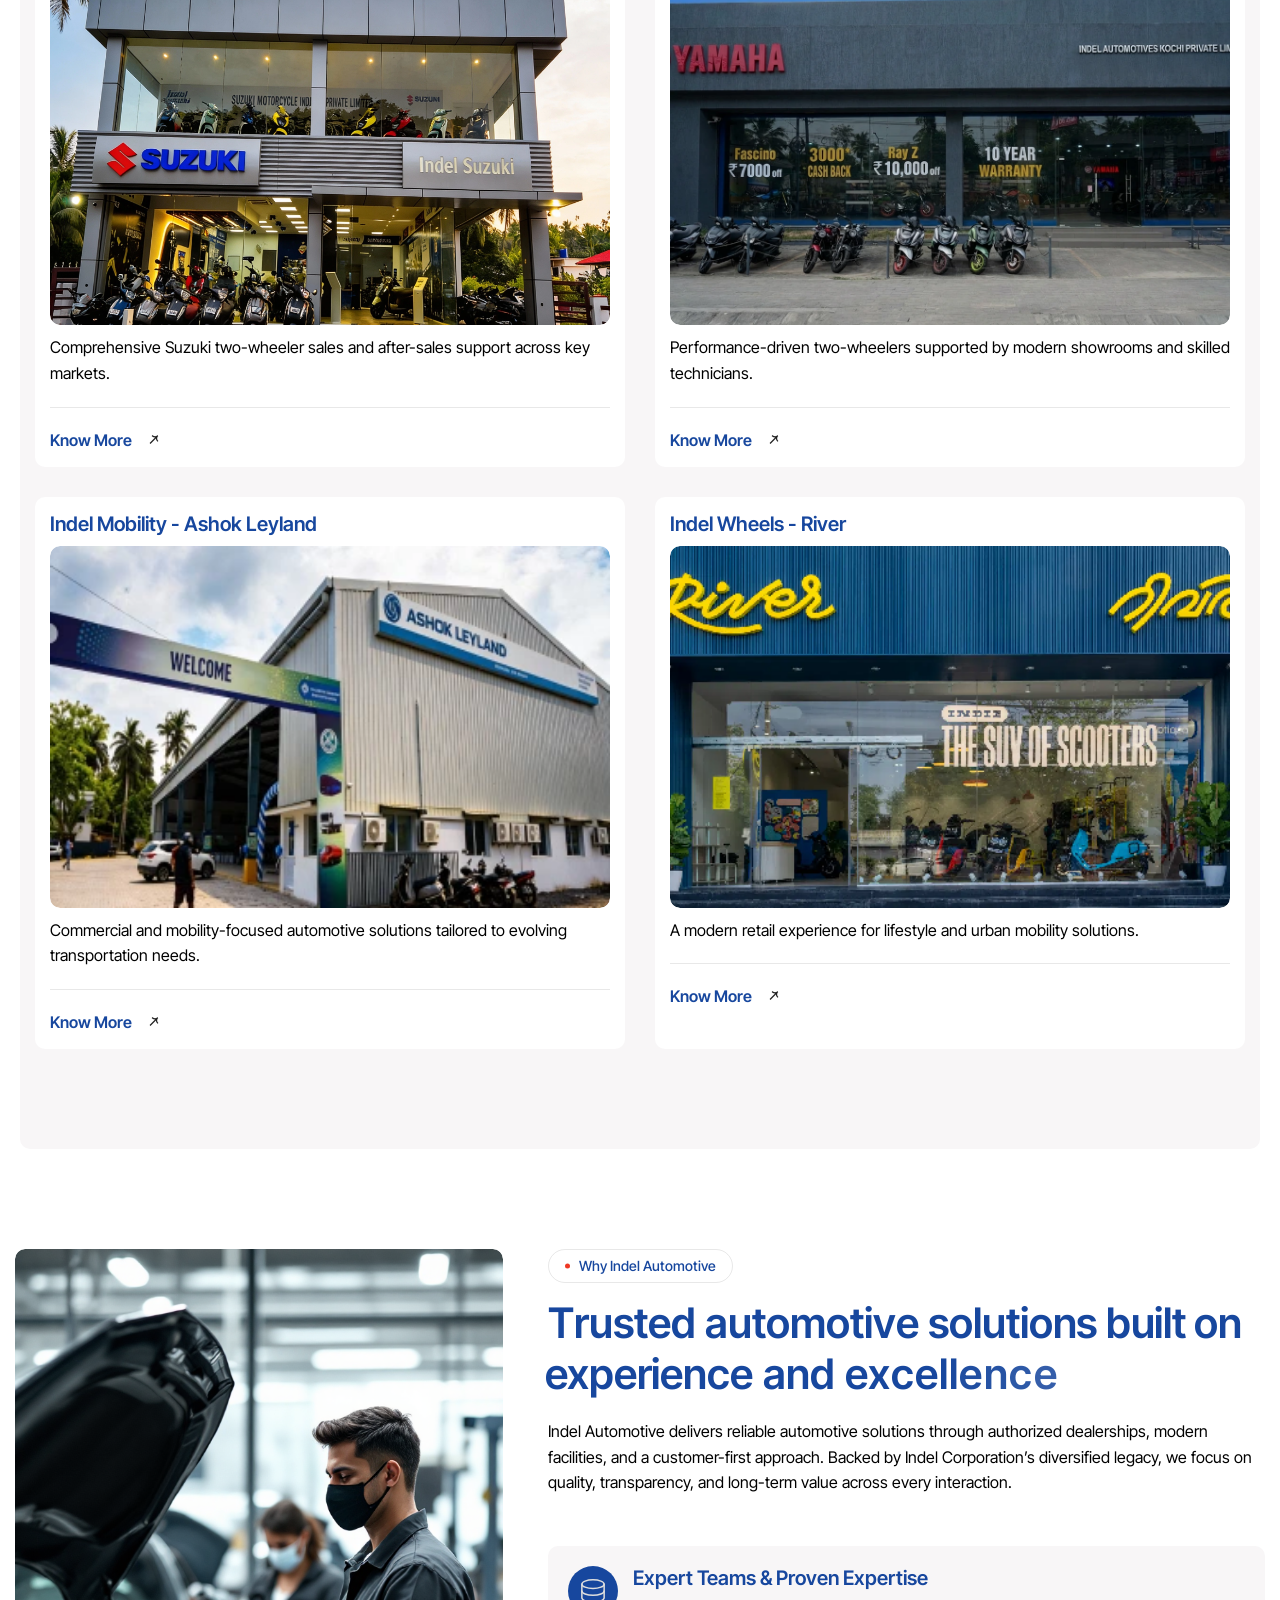
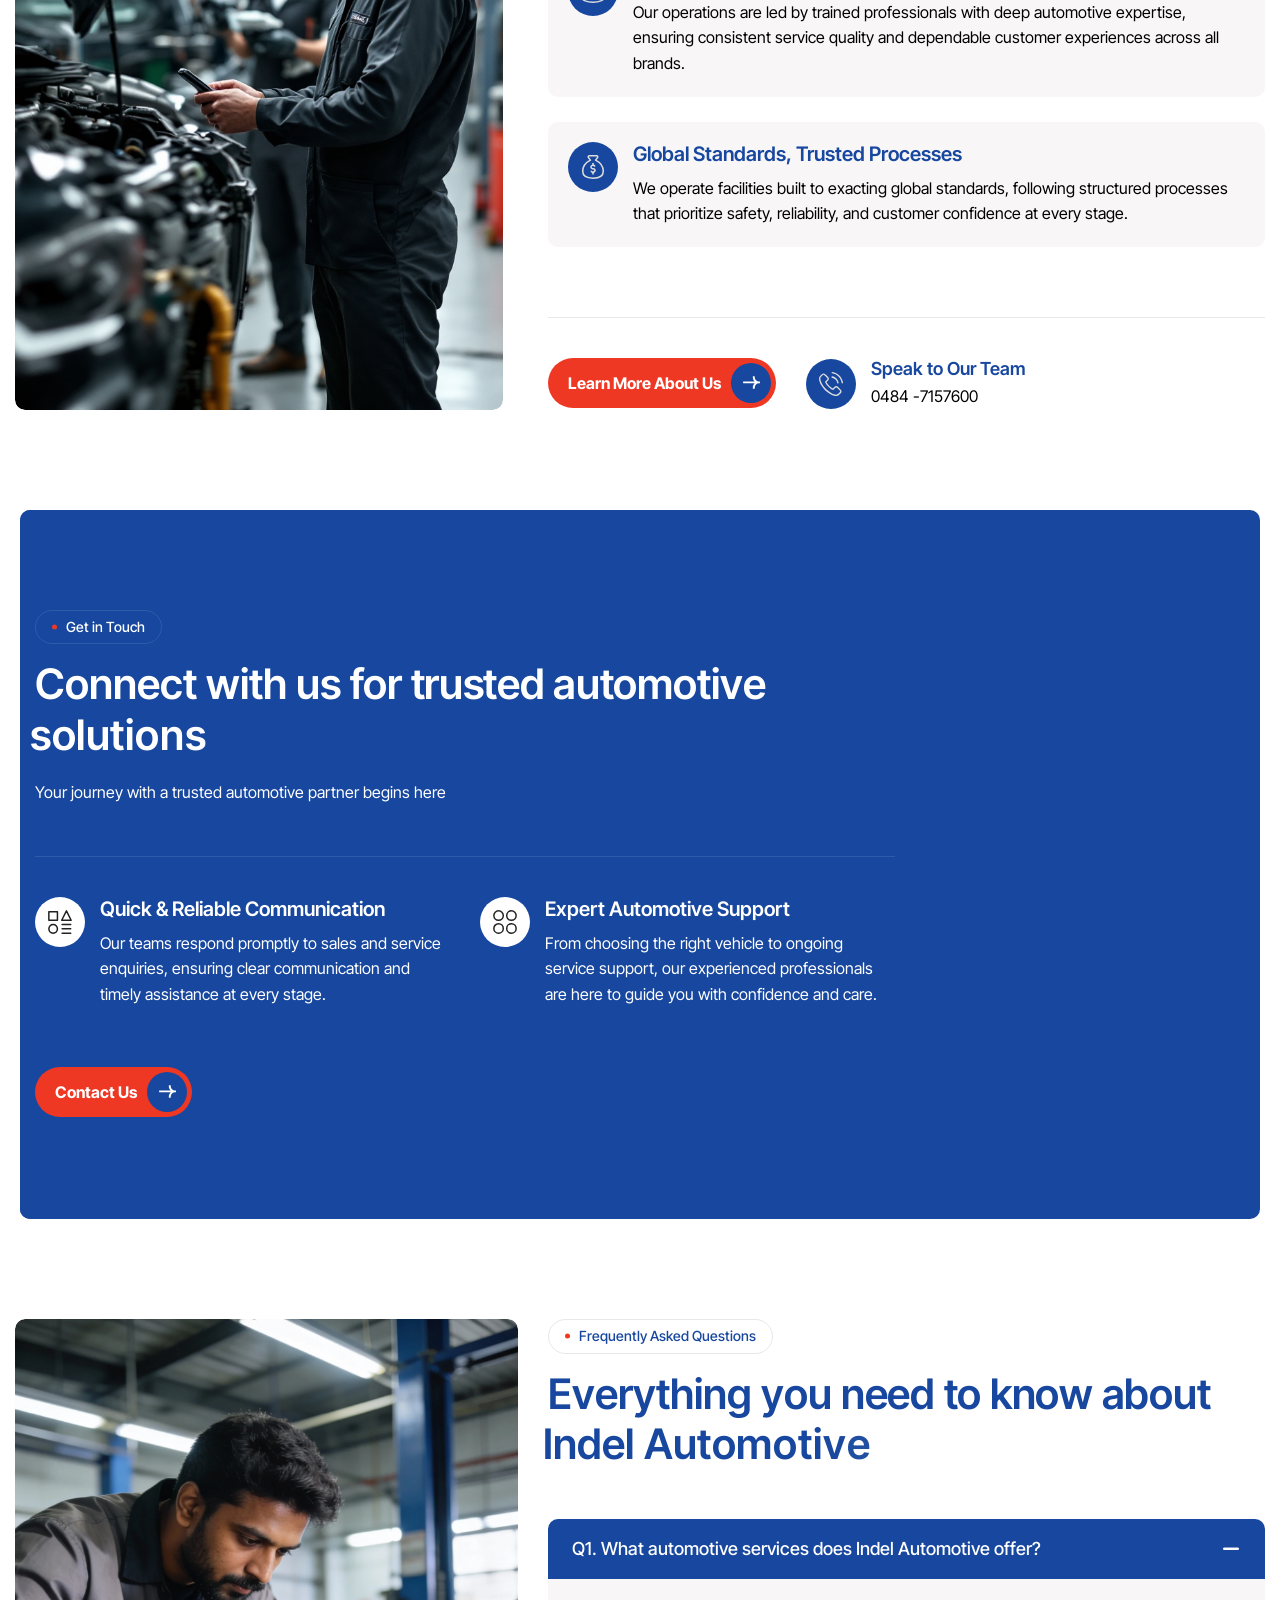
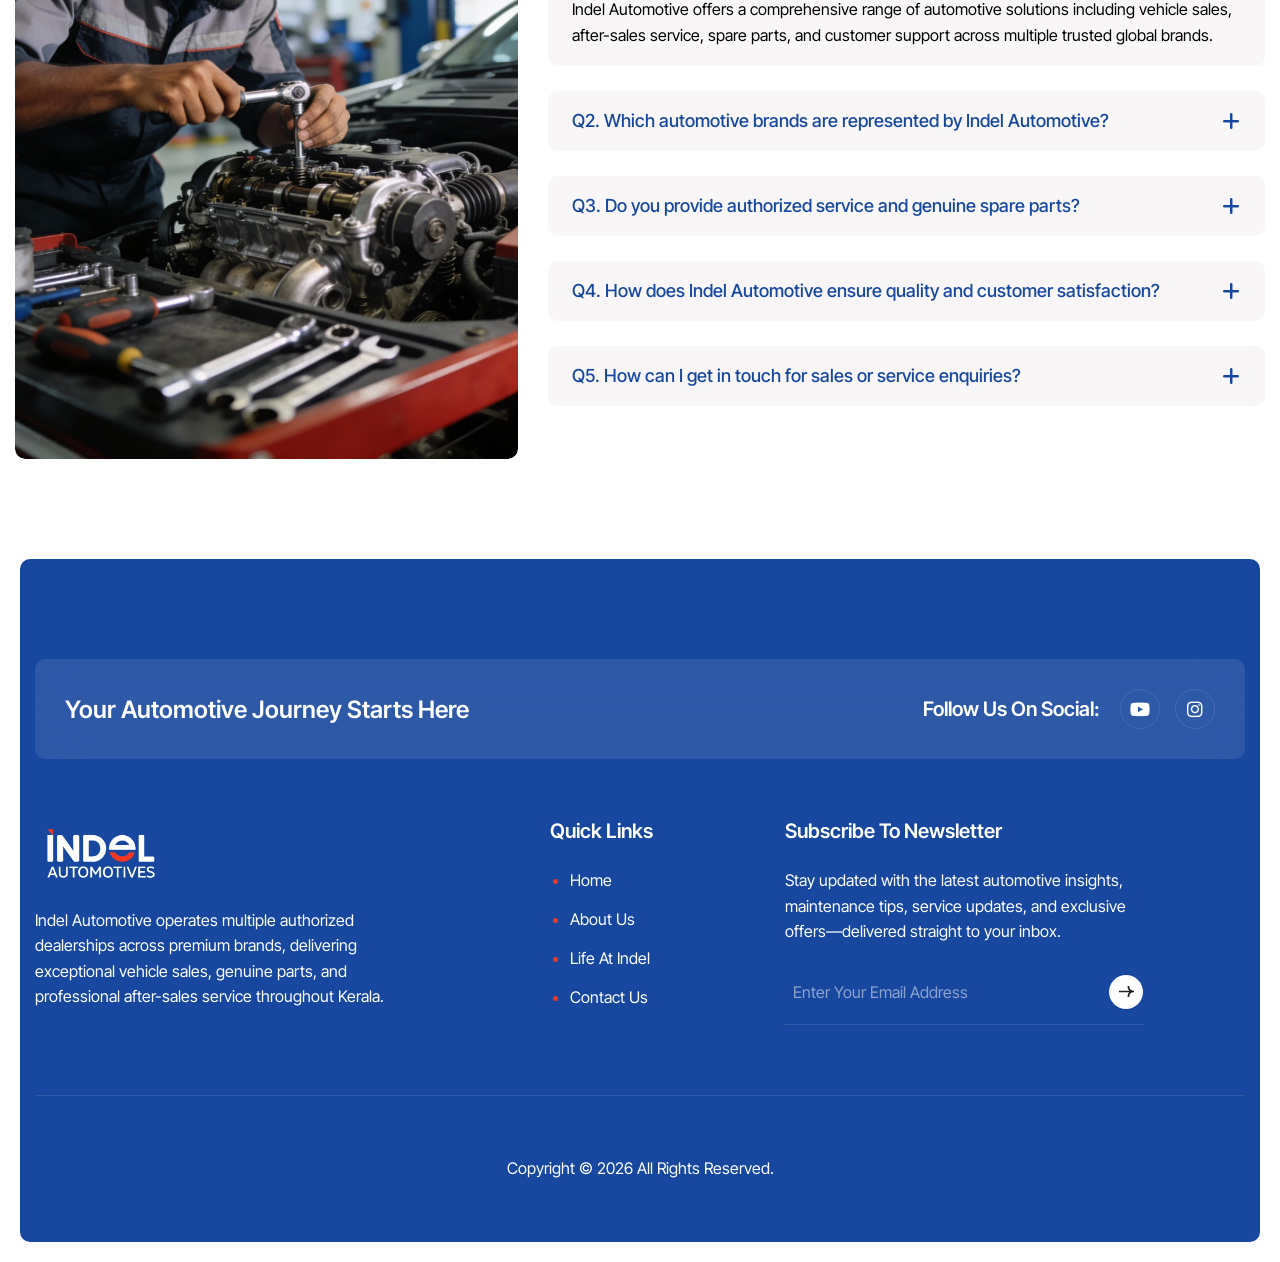
==== commit 8f56b9f9: "feat: add custom CSS and image assets with index updates" ====
--- a/index.html
+++ b/index.html
@@ -188,7 +188,90 @@
     <div class="home-banner-slider wow fadeInUp" data-wow-delay="0.2s">
       <div class="swiper">
         <div class="swiper-wrapper">
-          
+             <div class="swiper-slide">
+            <div class="hero hero-3 bg-section dark-section parallaxie">
+              <div class="container">
+                <div class="row">
+                  <div class="">
+                    <!-- Hero Content Start -->
+                    <div class="hero-content">
+                      <!-- Hero Sub Heading Start -->
+                      <!-- <div class="hero-sub-heading wow fadeInUp"> -->
+                      <!-- Satisfy Client Images Start -->
+                      <!-- <div class="satisfy-client-images">
+                                <div class="satisfy-client-image">
+                                    <figure class="image-anime">
+                                        <img src="images/author-1.jpg" alt="">
+                                    </figure>
+                                </div>
+                                <div class="satisfy-client-image">
+                                    <figure class="image-anime">
+                                        <img src="images/author-2.jpg" alt="">
+                                    </figure>
+                                </div>
+                                <div class="satisfy-client-image">
+                                    <figure class="image-anime">
+                                        <img src="images/author-3.jpg" alt="">
+                                    </figure>
+                                </div>
+                                 <div class="satisfy-client-image">
+                                    <figure class="image-anime">
+                                        <img src="images/author-4.jpg" alt="">
+                                    </figure>
+                                </div>
+                            </div> -->
+                      <!-- Satisfy Client Images End -->
+
+                      <!-- Satisfy Client Content Start -->
+                      <!-- <div class="satisfy-client-content">
+                                <p>Master the Road with Confidence</p>
+                            </div> -->
+                      <!-- Satisfy Client Content End -->
+                      <!-- </div> -->
+                      <!-- Hero Sub Heading End -->
+
+                      <!-- Section Title Start -->
+                      
+                      <!-- Section Title End -->
+
+                      <!-- Hero Content Body Start -->
+                      <div
+                        class="hero-content-body wow fadeInUp"
+                        data-wow-delay="0.4s"
+                      >
+                        <!-- Hero Button Start -->
+                        <!-- <div class="hero-btn">
+                                <a href="/contact-us" class="btn-default btn-highlighted">Book A Free Trail</a>
+                            </div> -->
+                        <!-- Hero Button End -->
+
+                        <!-- Video Play Button Start -->
+                        <!-- <div class="video-play-button">
+                                <a href="https://www.youtube.com/watch?v=Y-x0efG1seA" class="popup-video" data-cursor-text="Play">
+                                    <i class="fa-solid fa-play"></i>
+                                </a>
+                                <h3>Watch Our Video</h3>
+                            </div> -->
+                        <!-- Video Play Button End -->
+                      </div>
+                      <!-- Hero Content Body End -->
+
+                      <!-- Hero Content Footer Start -->
+
+                      <!-- Hero Content Footer End -->
+                    </div>
+                    <!-- Hero Content End -->
+                  </div>
+
+                  <div class="col-xl-5">
+                    <!-- Hero Image Box Start -->
+
+                    <!-- Hero Image Box End -->
+                  </div>
+                </div>
+              </div>
+            </div>
+          </div>
           <div class="swiper-slide">
             <div class="hero hero-1 bg-section dark-section parallaxie">
               <div class="container">
--- a/css/custom.css
+++ b/css/custom.css
@@ -853,7 +853,7 @@
 
 .hero.hero-3 {
 	position: relative;
-	background-image: url('../images/indel.png');
+	background-image: url('../images/indel-new-2.png');
 	padding: 240px 0 120px;
 	margin-top: 20px;
 	overflow: hidden;
@@ -868,7 +868,7 @@
 }
 @media screen and (max-width: 650px) {
   .hero.hero-3 {
-	background-image: url('../images/indel-mobile.png');
+	background-image: url('../images/indel-new-1.png');
 	margin: 0;
 }
 }
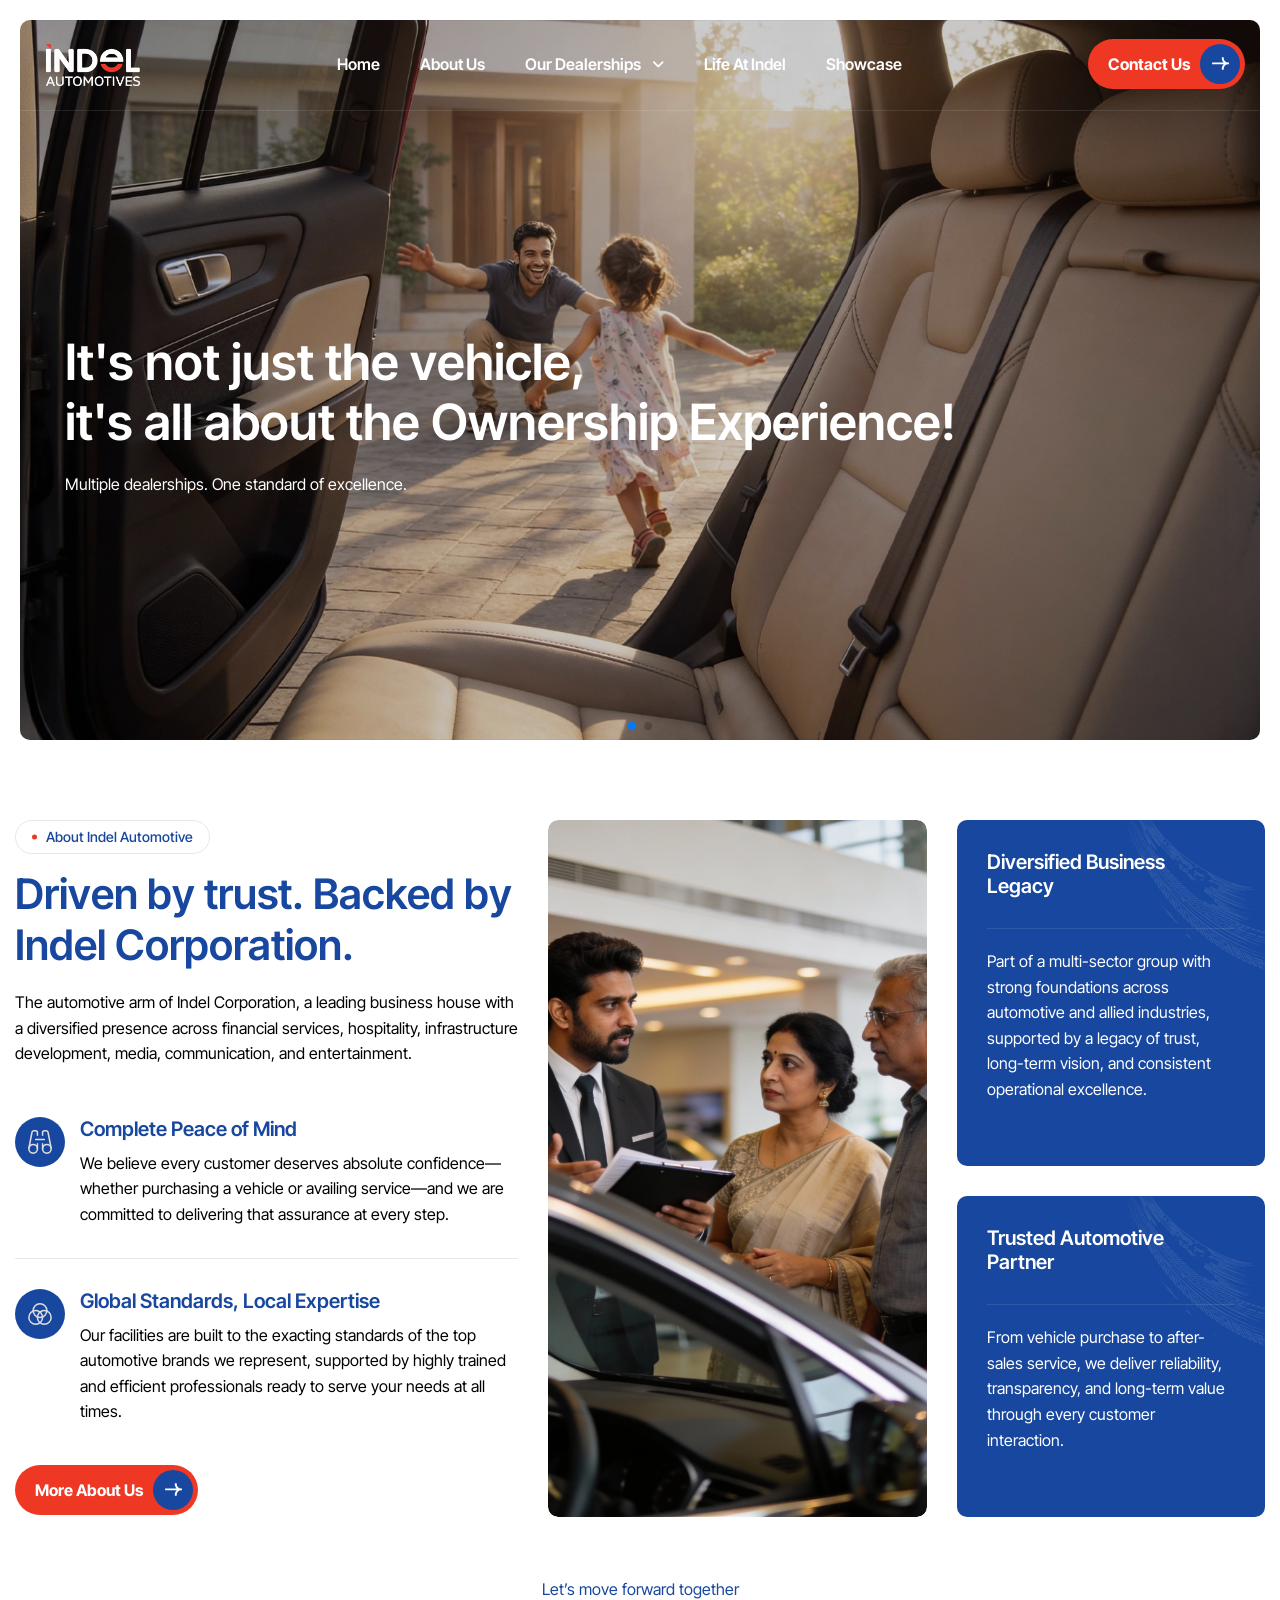
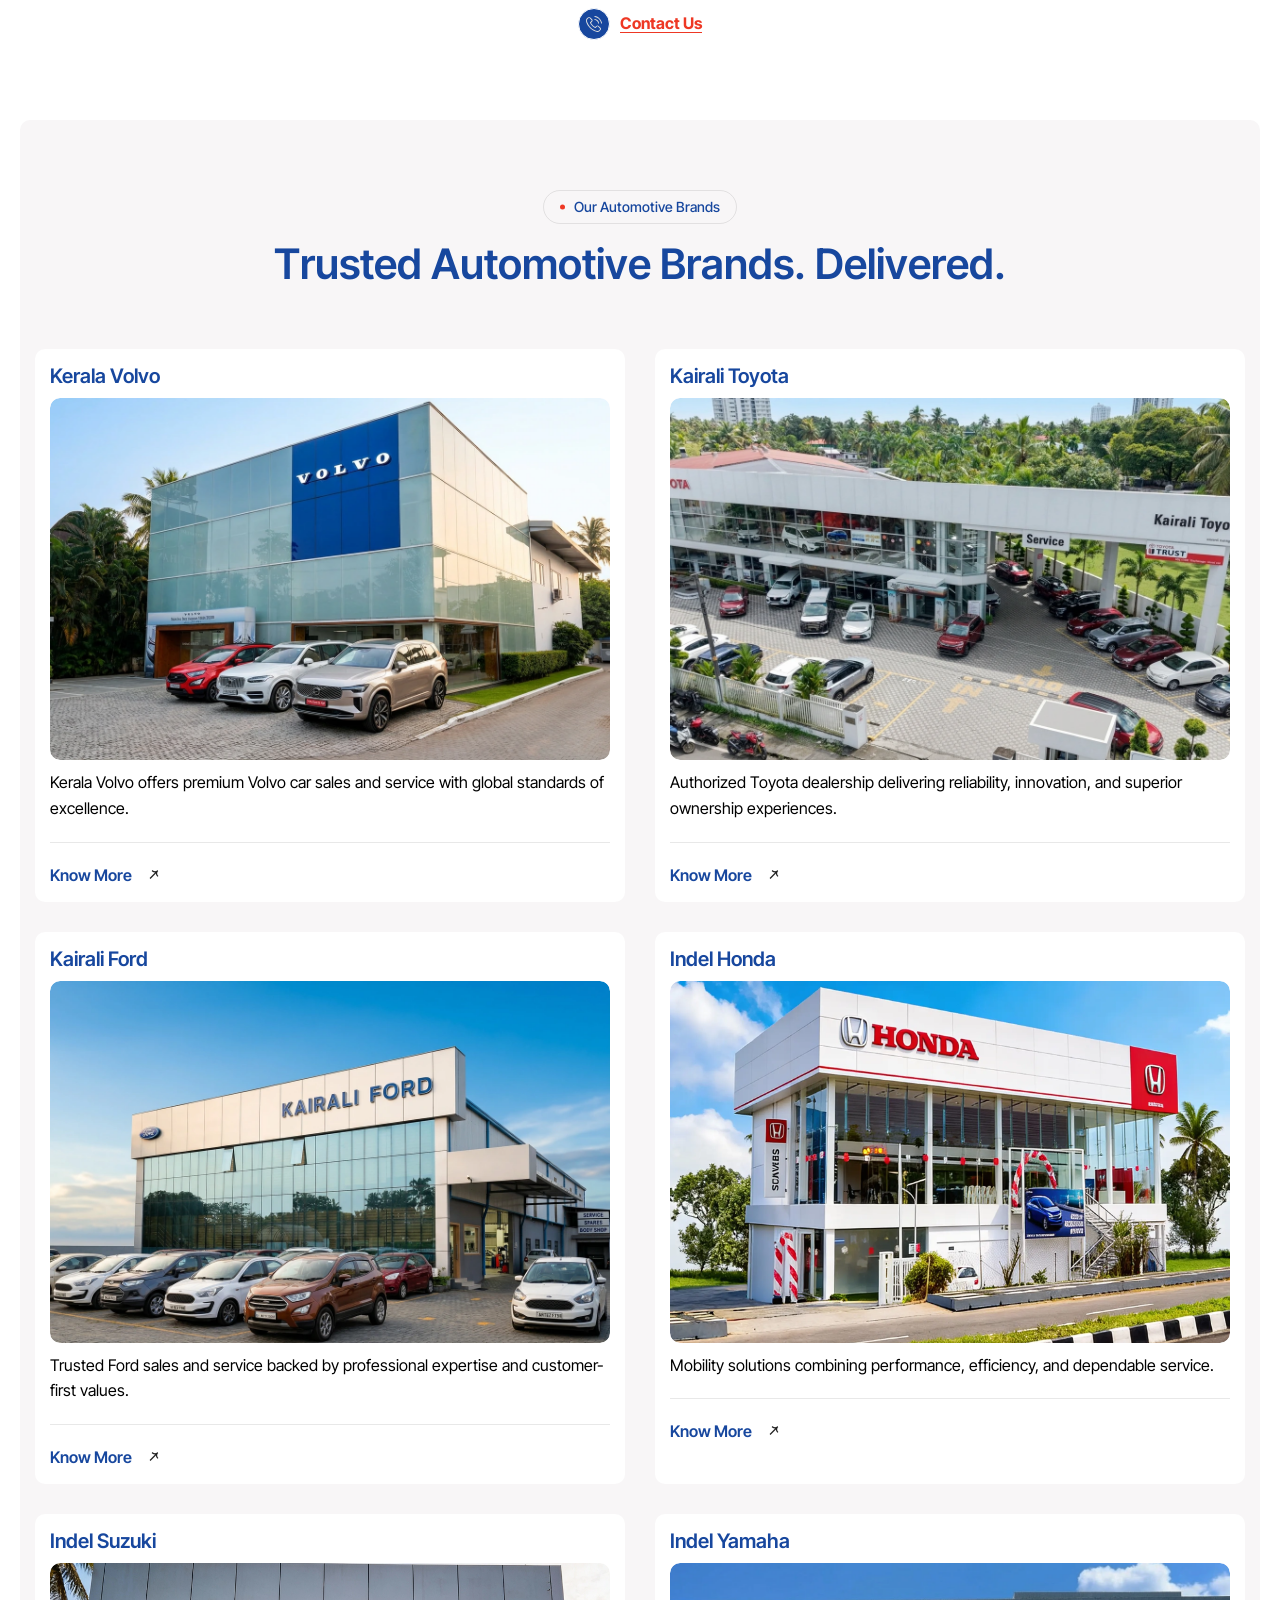
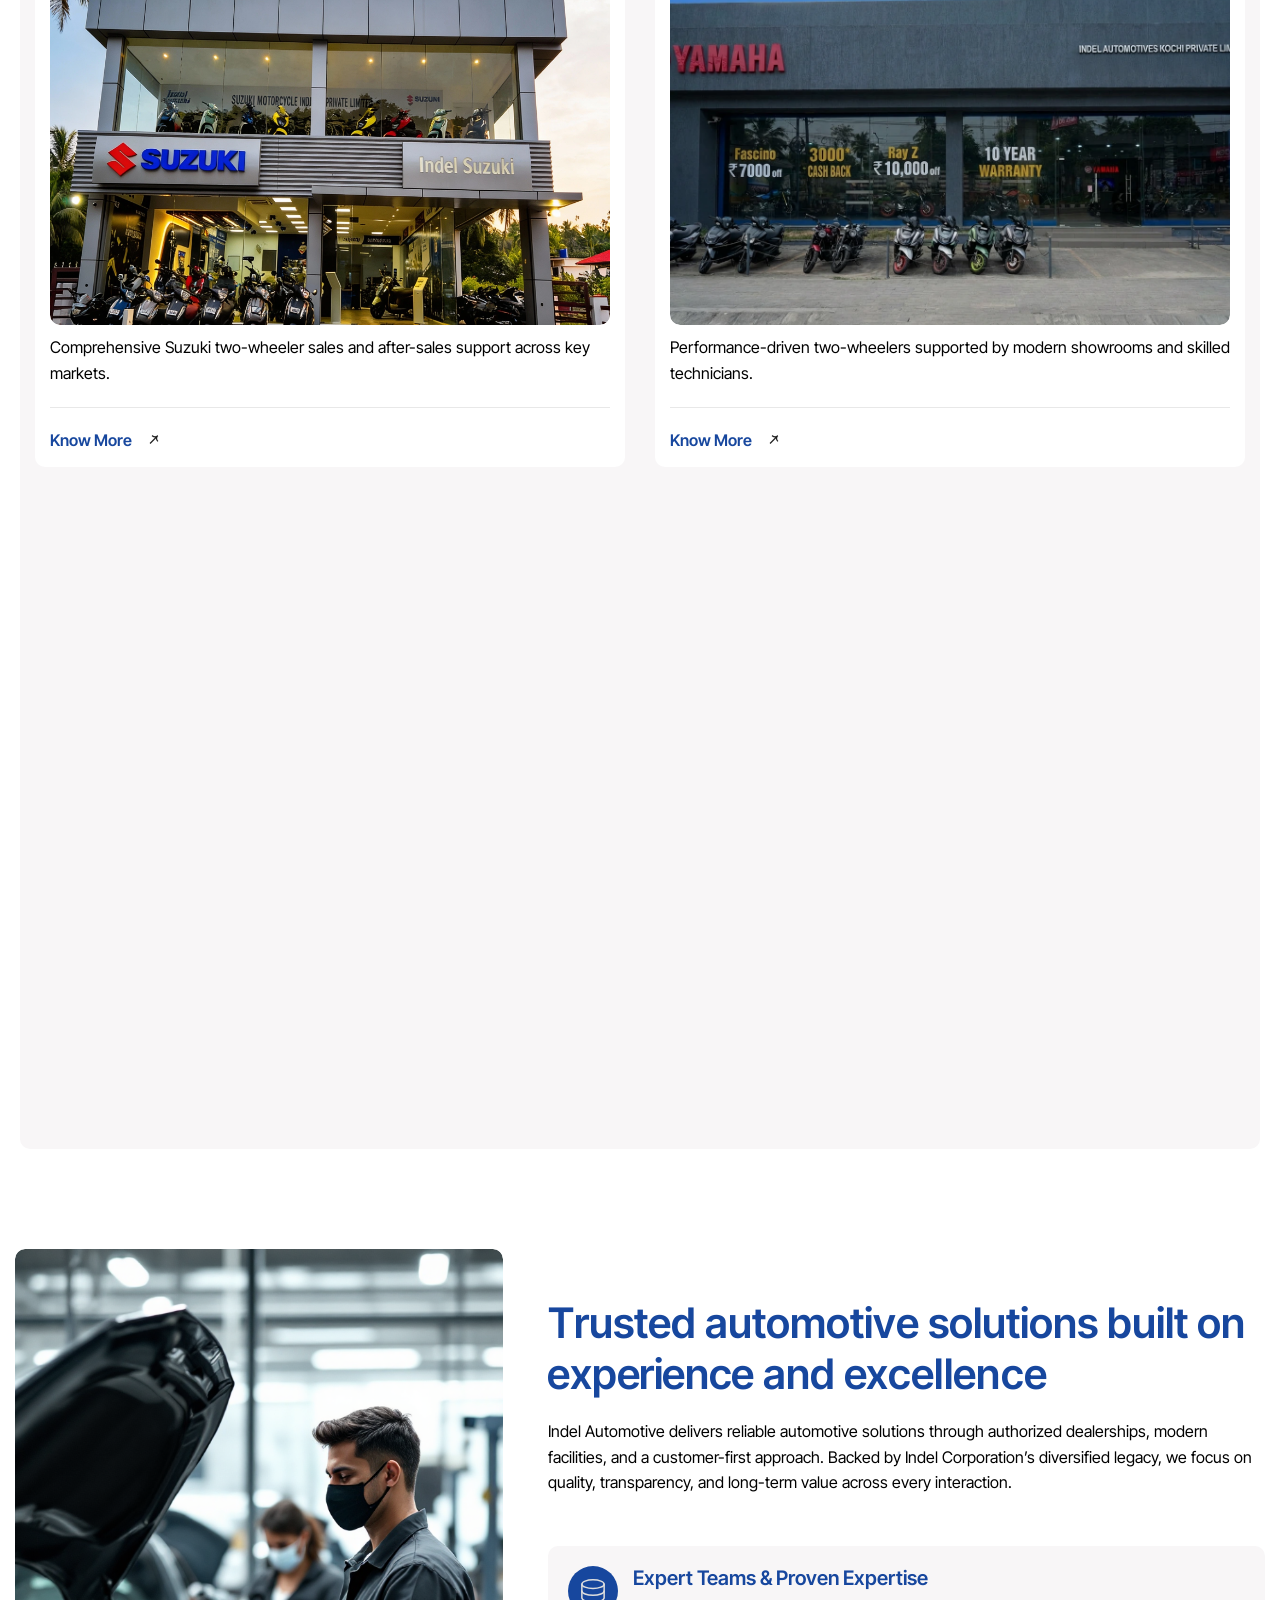
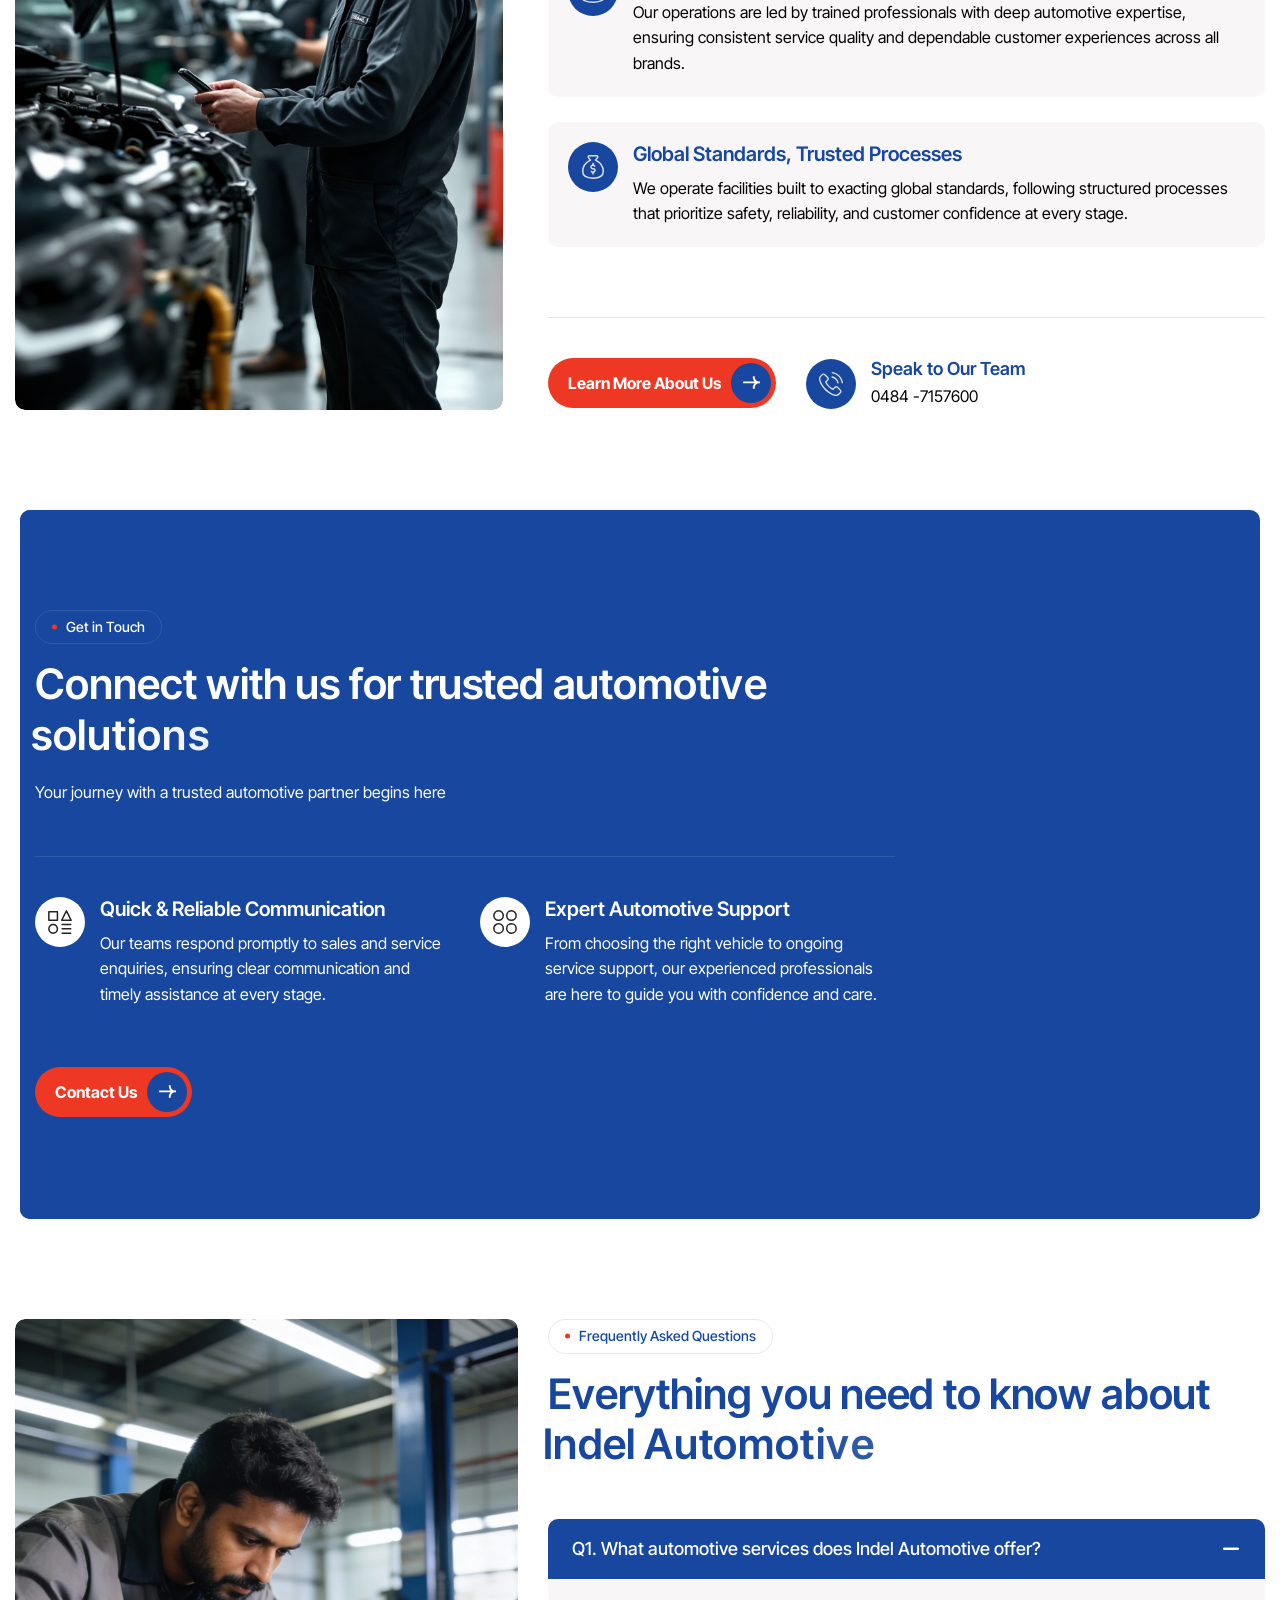
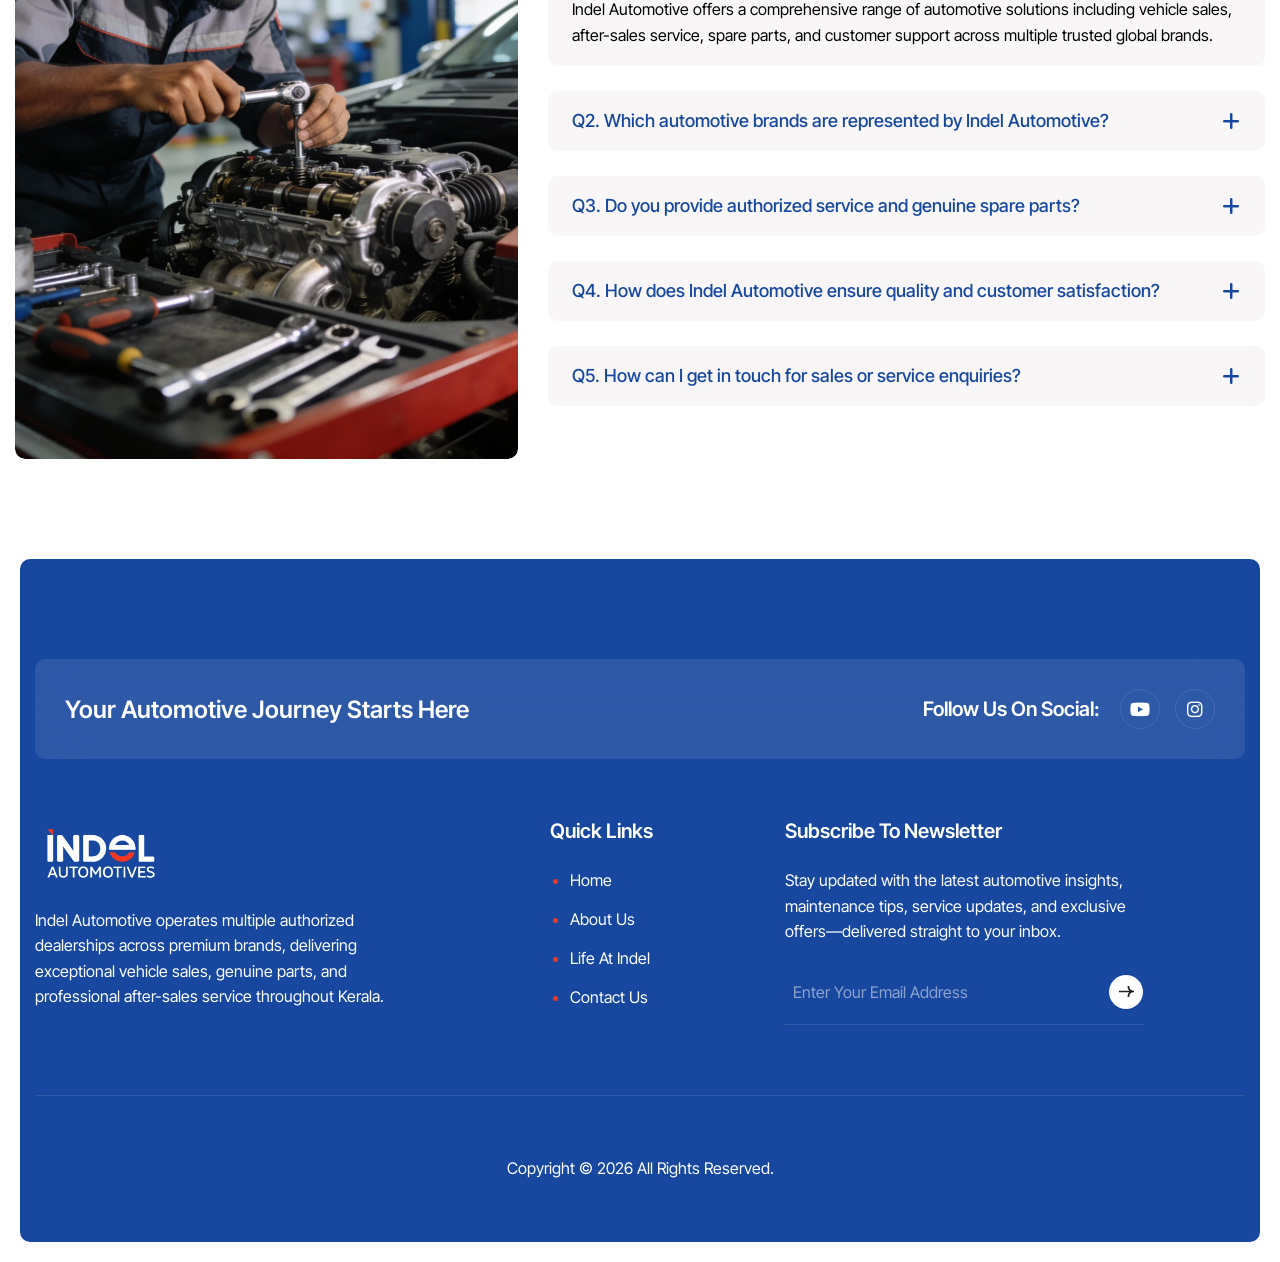
==== commit 2baaa00a: "refactor: remove unused hero slider slide from homepage" ====
--- a/index.html
+++ b/index.html
@@ -188,90 +188,7 @@
     <div class="home-banner-slider wow fadeInUp" data-wow-delay="0.2s">
       <div class="swiper">
         <div class="swiper-wrapper">
-             <div class="swiper-slide">
-            <div class="hero hero-3 bg-section dark-section parallaxie">
-              <div class="container">
-                <div class="row">
-                  <div class="">
-                    <!-- Hero Content Start -->
-                    <div class="hero-content">
-                      <!-- Hero Sub Heading Start -->
-                      <!-- <div class="hero-sub-heading wow fadeInUp"> -->
-                      <!-- Satisfy Client Images Start -->
-                      <!-- <div class="satisfy-client-images">
-                                <div class="satisfy-client-image">
-                                    <figure class="image-anime">
-                                        <img src="images/author-1.jpg" alt="">
-                                    </figure>
-                                </div>
-                                <div class="satisfy-client-image">
-                                    <figure class="image-anime">
-                                        <img src="images/author-2.jpg" alt="">
-                                    </figure>
-                                </div>
-                                <div class="satisfy-client-image">
-                                    <figure class="image-anime">
-                                        <img src="images/author-3.jpg" alt="">
-                                    </figure>
-                                </div>
-                                 <div class="satisfy-client-image">
-                                    <figure class="image-anime">
-                                        <img src="images/author-4.jpg" alt="">
-                                    </figure>
-                                </div>
-                            </div> -->
-                      <!-- Satisfy Client Images End -->
-
-                      <!-- Satisfy Client Content Start -->
-                      <!-- <div class="satisfy-client-content">
-                                <p>Master the Road with Confidence</p>
-                            </div> -->
-                      <!-- Satisfy Client Content End -->
-                      <!-- </div> -->
-                      <!-- Hero Sub Heading End -->
-
-                      <!-- Section Title Start -->
-                      
-                      <!-- Section Title End -->
-
-                      <!-- Hero Content Body Start -->
-                      <div
-                        class="hero-content-body wow fadeInUp"
-                        data-wow-delay="0.4s"
-                      >
-                        <!-- Hero Button Start -->
-                        <!-- <div class="hero-btn">
-                                <a href="/contact-us" class="btn-default btn-highlighted">Book A Free Trail</a>
-                            </div> -->
-                        <!-- Hero Button End -->
-
-                        <!-- Video Play Button Start -->
-                        <!-- <div class="video-play-button">
-                                <a href="https://www.youtube.com/watch?v=Y-x0efG1seA" class="popup-video" data-cursor-text="Play">
-                                    <i class="fa-solid fa-play"></i>
-                                </a>
-                                <h3>Watch Our Video</h3>
-                            </div> -->
-                        <!-- Video Play Button End -->
-                      </div>
-                      <!-- Hero Content Body End -->
-
-                      <!-- Hero Content Footer Start -->
-
-                      <!-- Hero Content Footer End -->
-                    </div>
-                    <!-- Hero Content End -->
-                  </div>
-
-                  <div class="col-xl-5">
-                    <!-- Hero Image Box Start -->
-
-                    <!-- Hero Image Box End -->
-                  </div>
-                </div>
-              </div>
-            </div>
-          </div>
+          
           <div class="swiper-slide">
             <div class="hero hero-1 bg-section dark-section parallaxie">
               <div class="container">
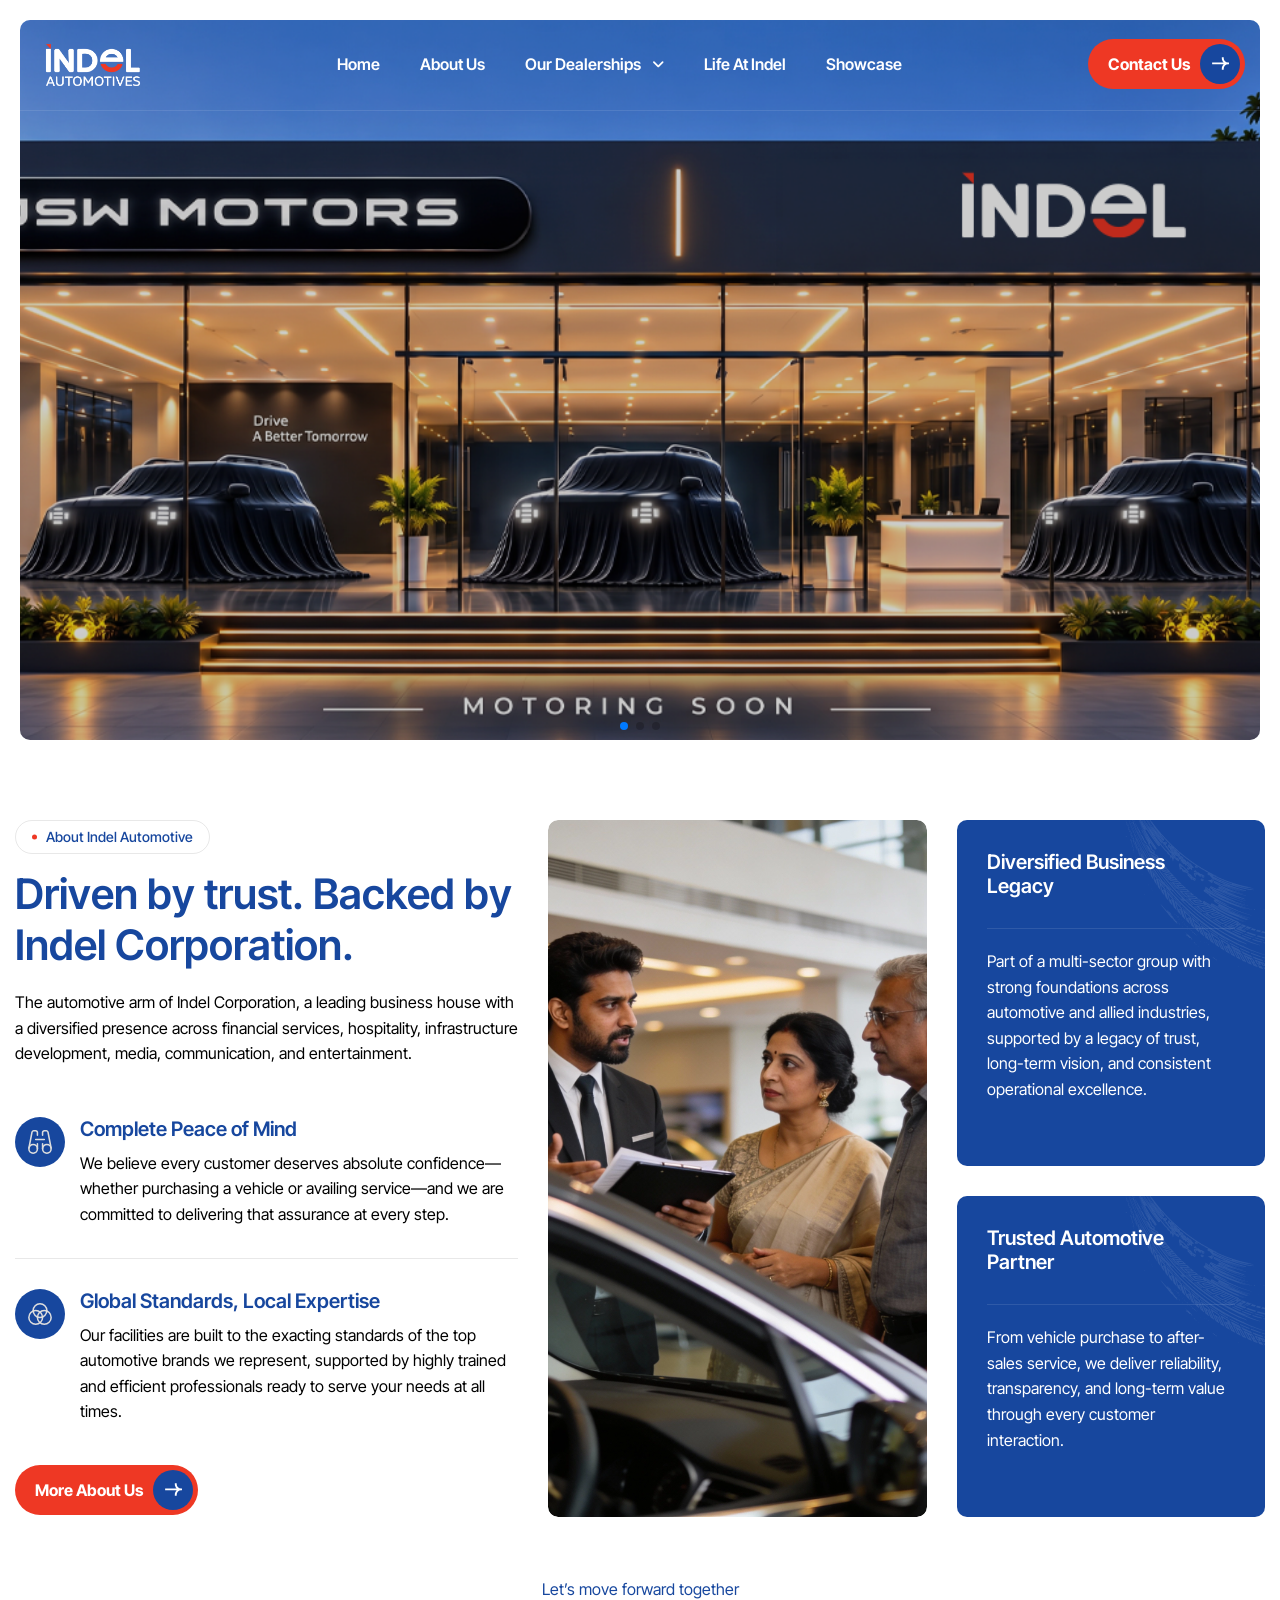
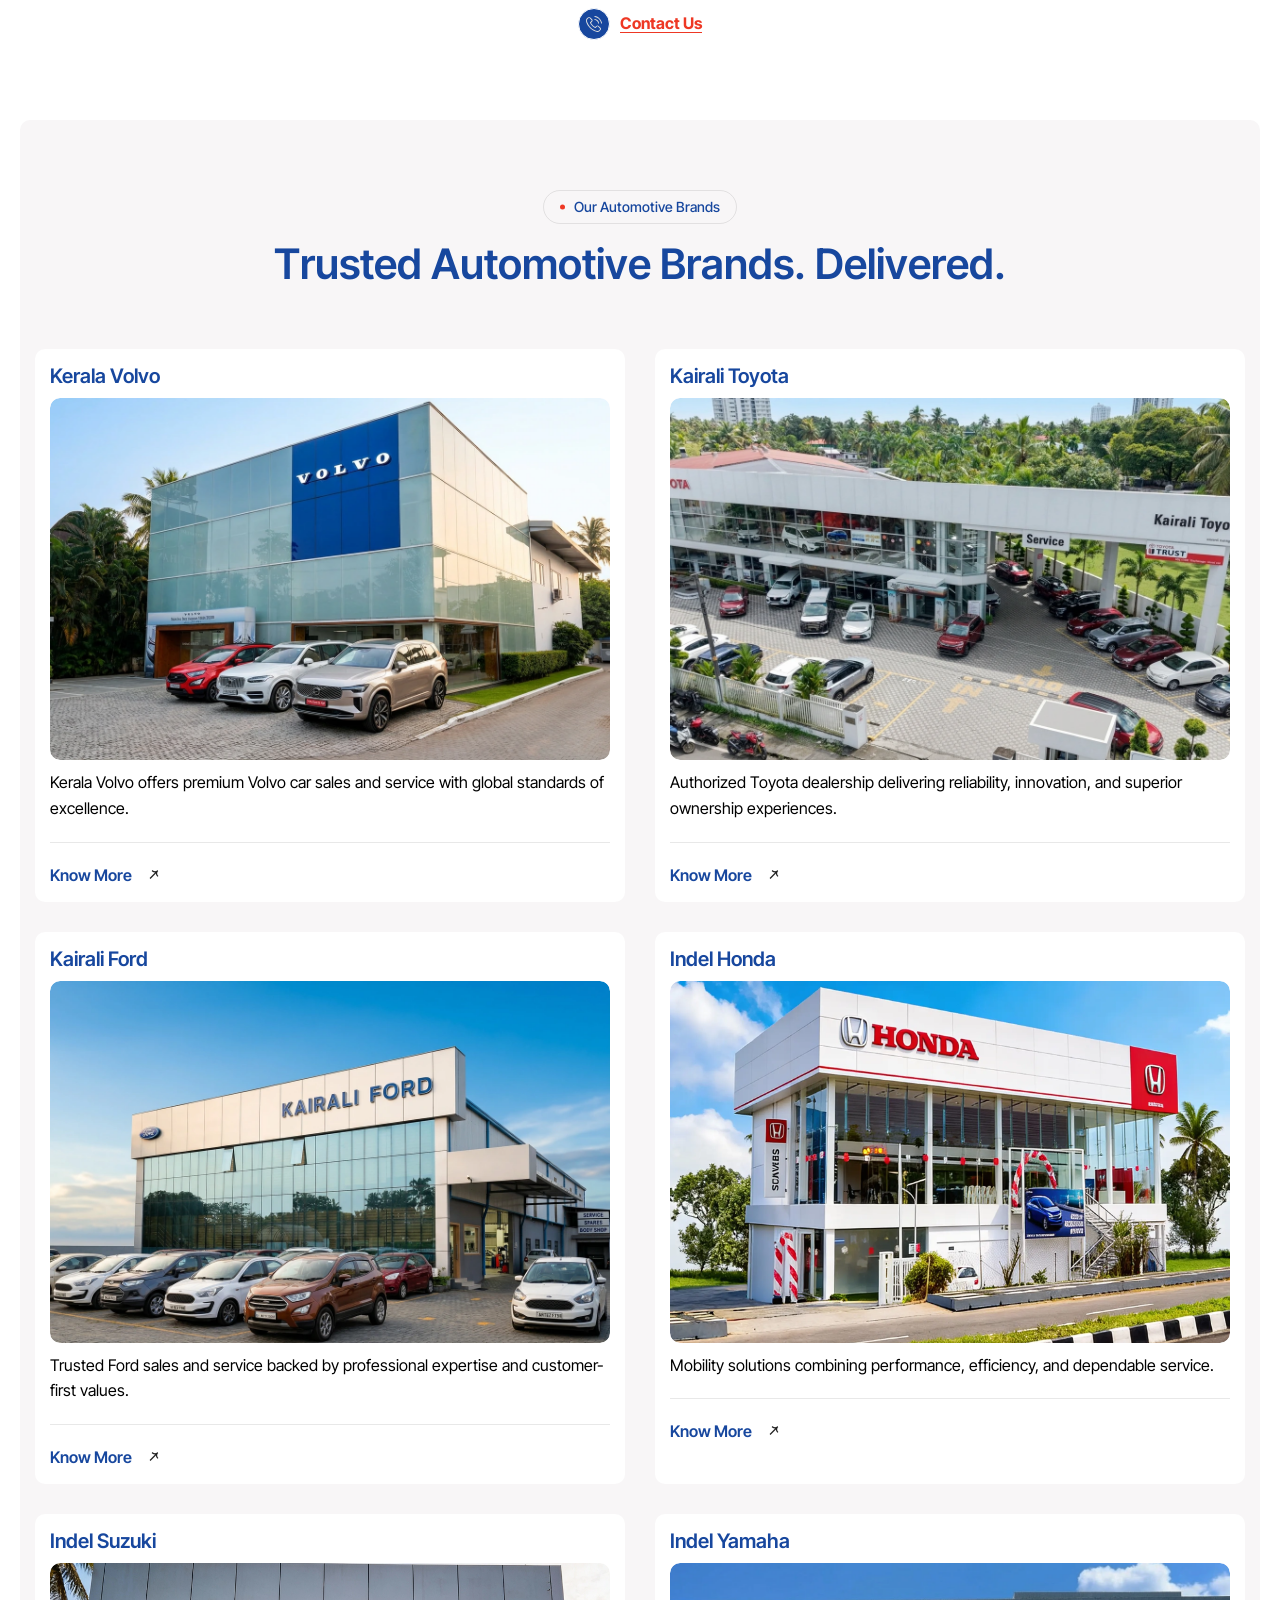
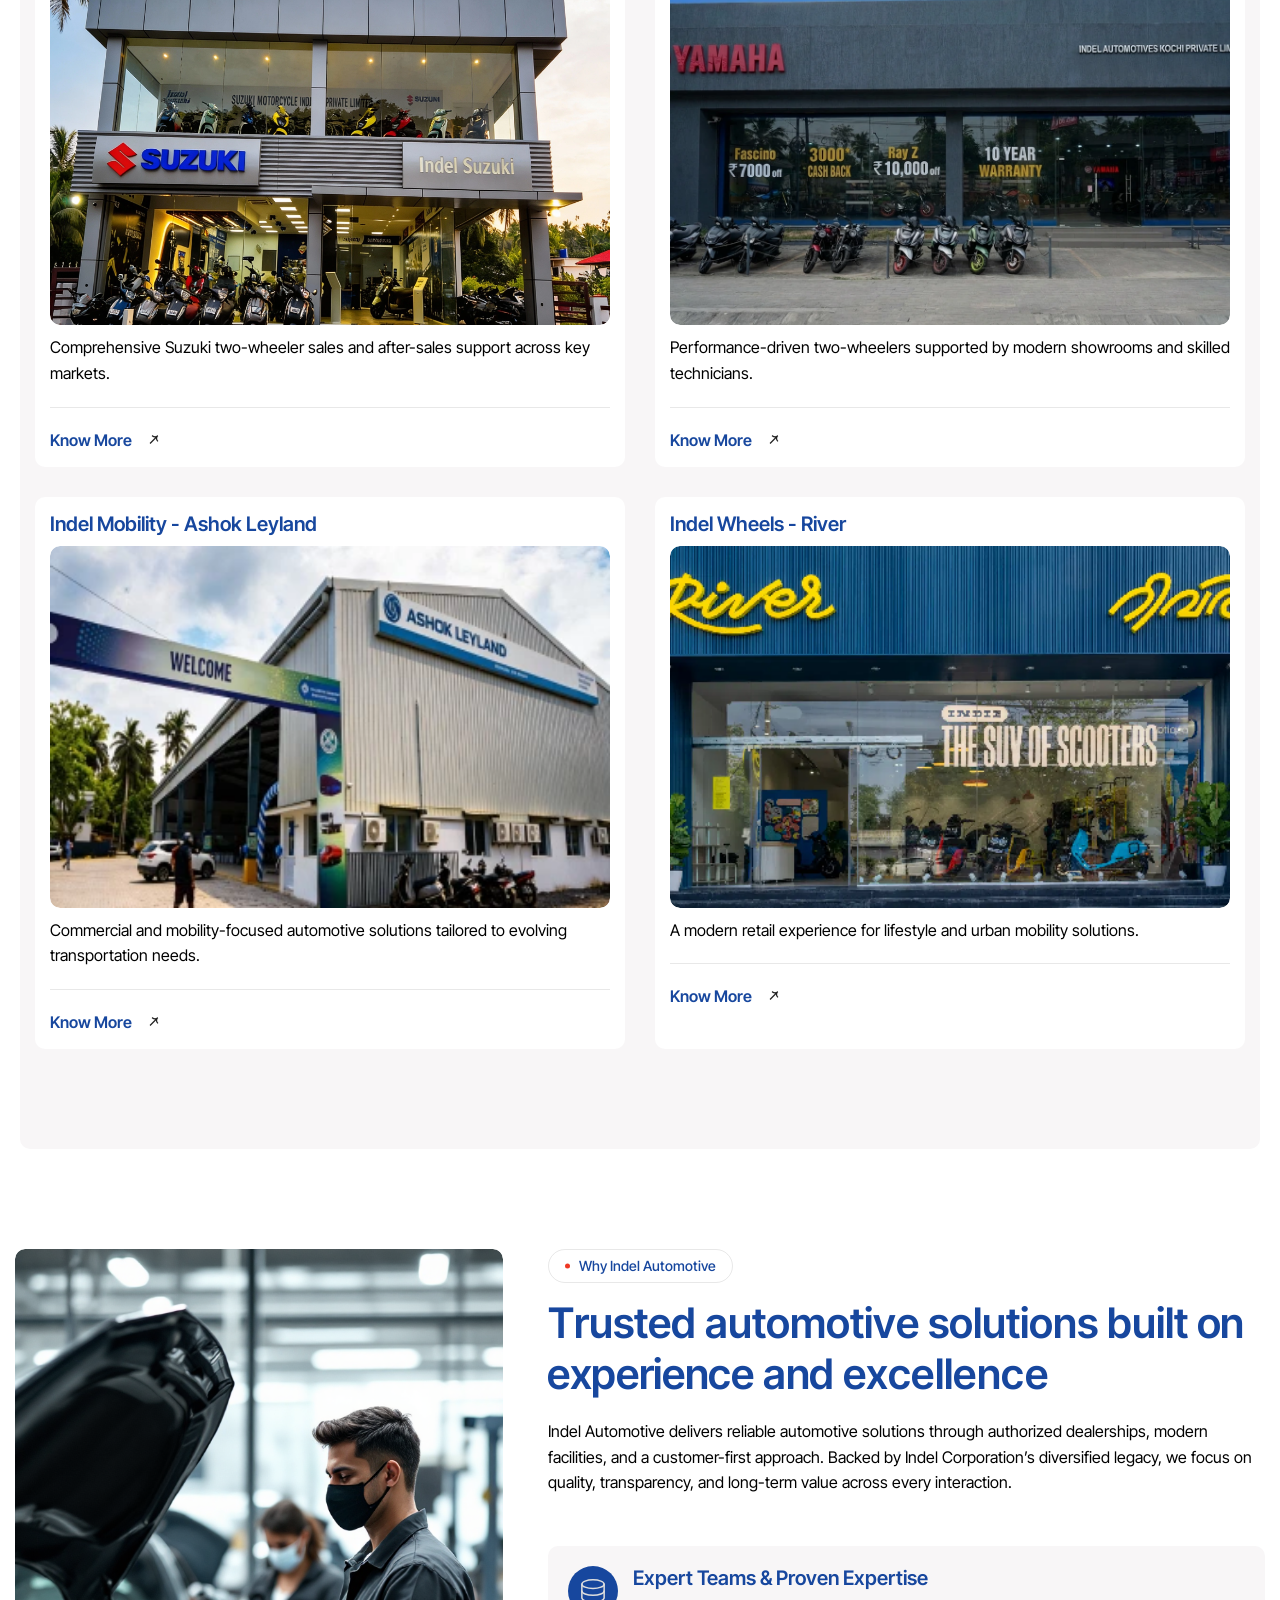
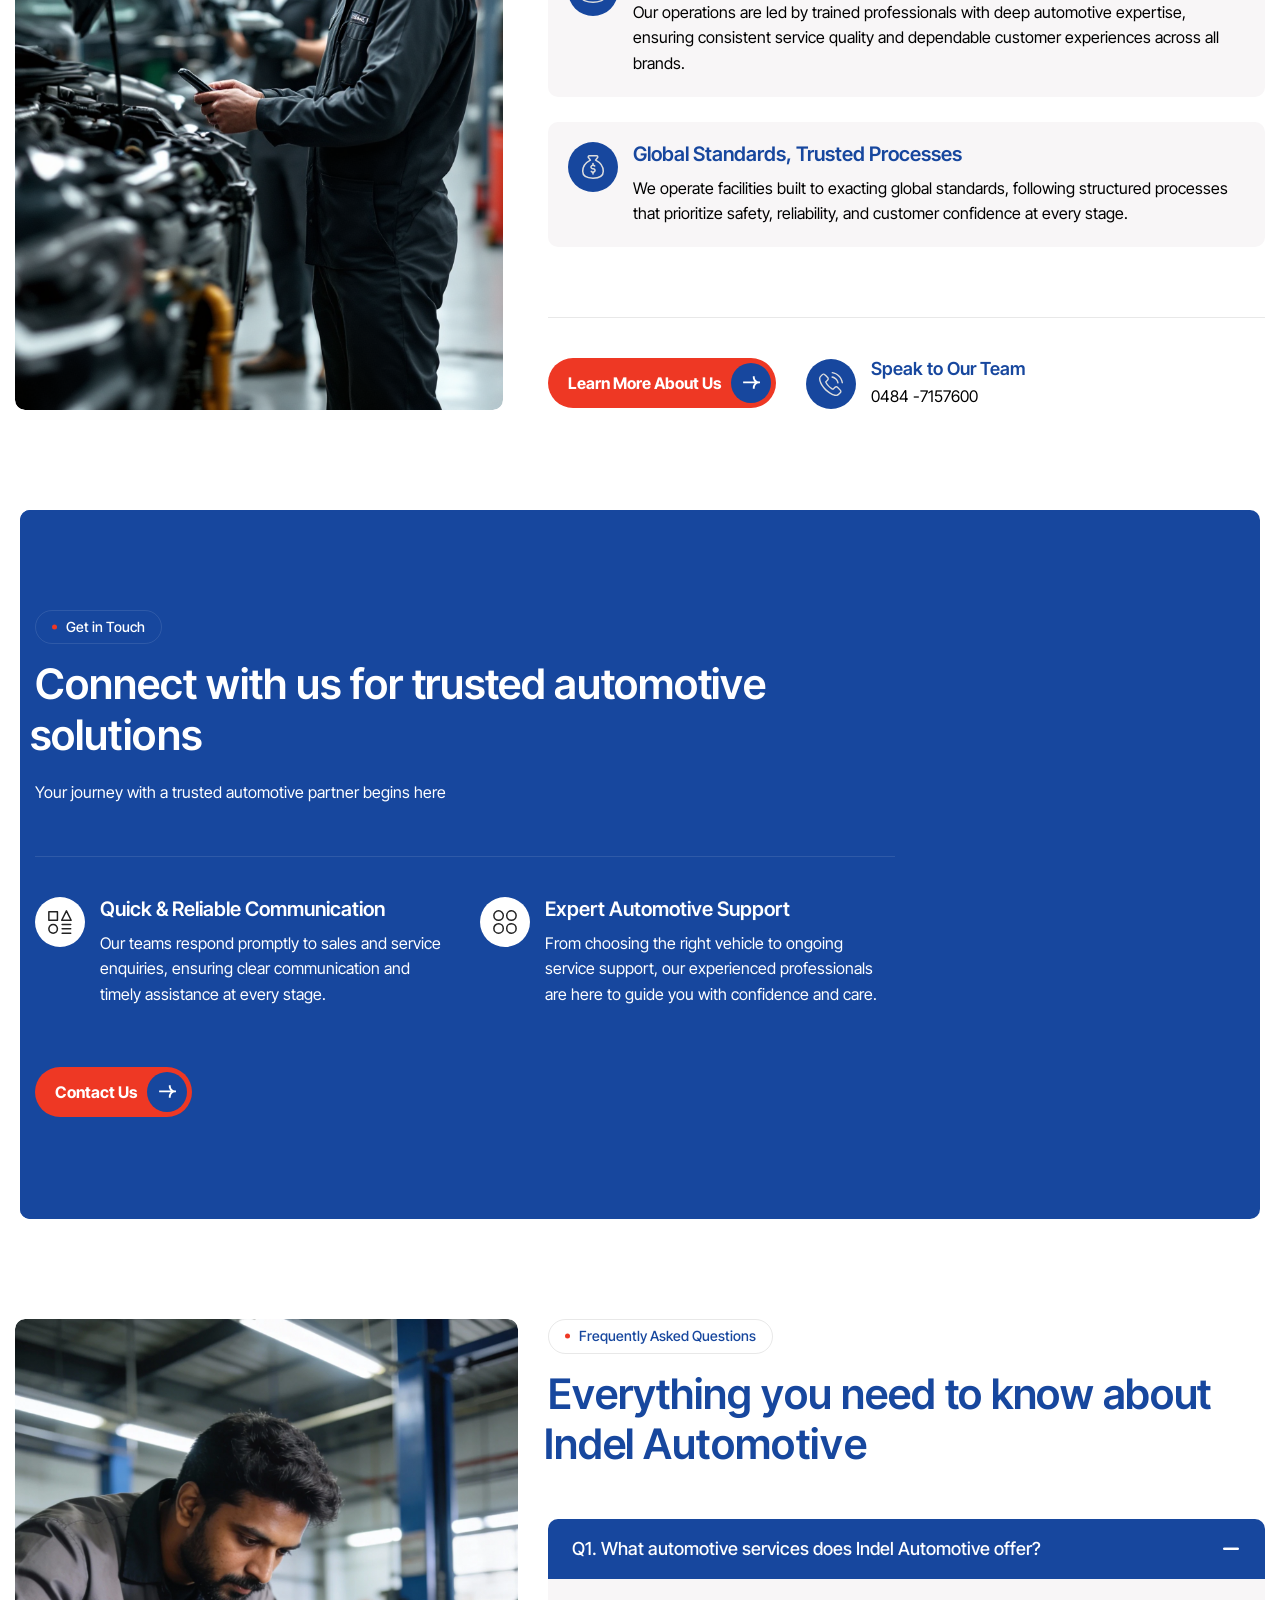
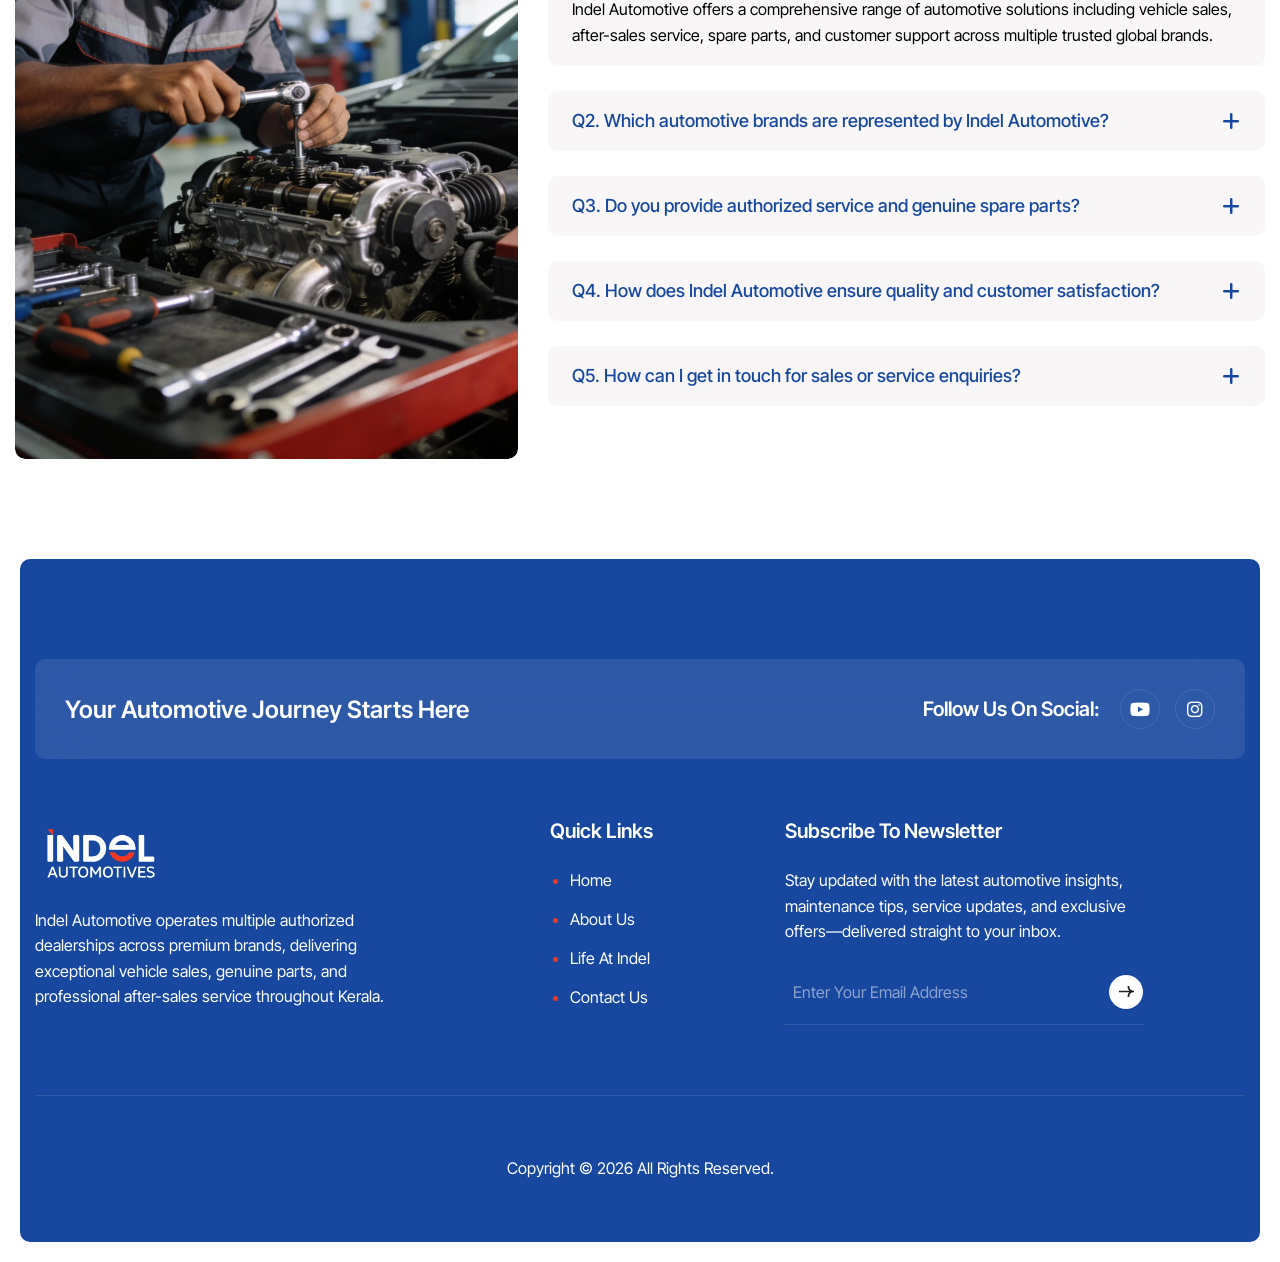
==== commit 13e2e28d: "feat: add new hero banner slide to homepage slider" ====
--- a/index.html
+++ b/index.html
@@ -188,7 +188,90 @@
     <div class="home-banner-slider wow fadeInUp" data-wow-delay="0.2s">
       <div class="swiper">
         <div class="swiper-wrapper">
-          
+             <div class="swiper-slide">
+            <div class="hero hero-3 bg-section dark-section parallaxie">
+              <div class="container">
+                <div class="row">
+                  <div class="">
+                    <!-- Hero Content Start -->
+                    <div class="hero-content">
+                      <!-- Hero Sub Heading Start -->
+                      <!-- <div class="hero-sub-heading wow fadeInUp"> -->
+                      <!-- Satisfy Client Images Start -->
+                      <!-- <div class="satisfy-client-images">
+                                <div class="satisfy-client-image">
+                                    <figure class="image-anime">
+                                        <img src="images/author-1.jpg" alt="">
+                                    </figure>
+                                </div>
+                                <div class="satisfy-client-image">
+                                    <figure class="image-anime">
+                                        <img src="images/author-2.jpg" alt="">
+                                    </figure>
+                                </div>
+                                <div class="satisfy-client-image">
+                                    <figure class="image-anime">
+                                        <img src="images/author-3.jpg" alt="">
+                                    </figure>
+                                </div>
+                                 <div class="satisfy-client-image">
+                                    <figure class="image-anime">
+                                        <img src="images/author-4.jpg" alt="">
+                                    </figure>
+                                </div>
+                            </div> -->
+                      <!-- Satisfy Client Images End -->
+
+                      <!-- Satisfy Client Content Start -->
+                      <!-- <div class="satisfy-client-content">
+                                <p>Master the Road with Confidence</p>
+                            </div> -->
+                      <!-- Satisfy Client Content End -->
+                      <!-- </div> -->
+                      <!-- Hero Sub Heading End -->
+
+                      <!-- Section Title Start -->
+                      
+                      <!-- Section Title End -->
+
+                      <!-- Hero Content Body Start -->
+                      <div
+                        class="hero-content-body wow fadeInUp"
+                        data-wow-delay="0.4s"
+                      >
+                        <!-- Hero Button Start -->
+                        <!-- <div class="hero-btn">
+                                <a href="/contact-us" class="btn-default btn-highlighted">Book A Free Trail</a>
+                            </div> -->
+                        <!-- Hero Button End -->
+
+                        <!-- Video Play Button Start -->
+                        <!-- <div class="video-play-button">
+                                <a href="https://www.youtube.com/watch?v=Y-x0efG1seA" class="popup-video" data-cursor-text="Play">
+                                    <i class="fa-solid fa-play"></i>
+                                </a>
+                                <h3>Watch Our Video</h3>
+                            </div> -->
+                        <!-- Video Play Button End -->
+                      </div>
+                      <!-- Hero Content Body End -->
+
+                      <!-- Hero Content Footer Start -->
+
+                      <!-- Hero Content Footer End -->
+                    </div>
+                    <!-- Hero Content End -->
+                  </div>
+
+                  <div class="col-xl-5">
+                    <!-- Hero Image Box Start -->
+
+                    <!-- Hero Image Box End -->
+                  </div>
+                </div>
+              </div>
+            </div>
+          </div>
           <div class="swiper-slide">
             <div class="hero hero-1 bg-section dark-section parallaxie">
               <div class="container">
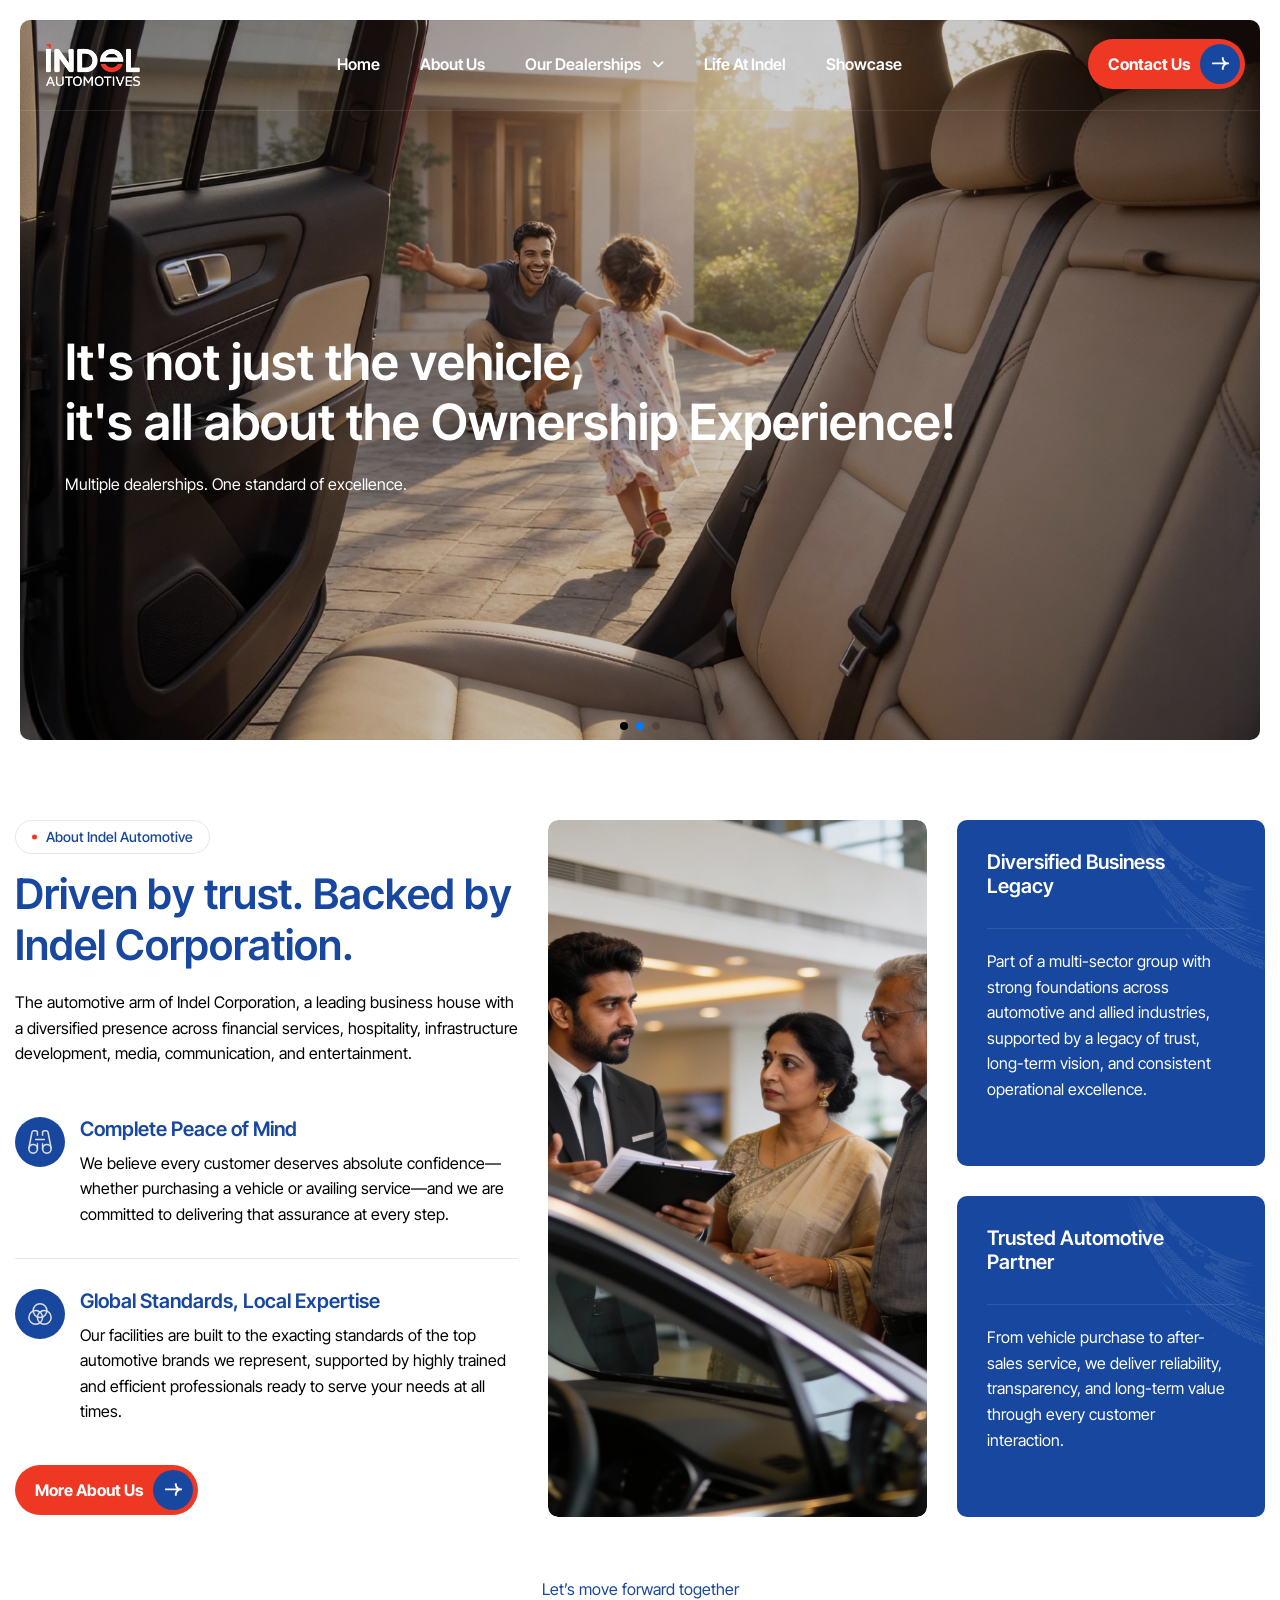
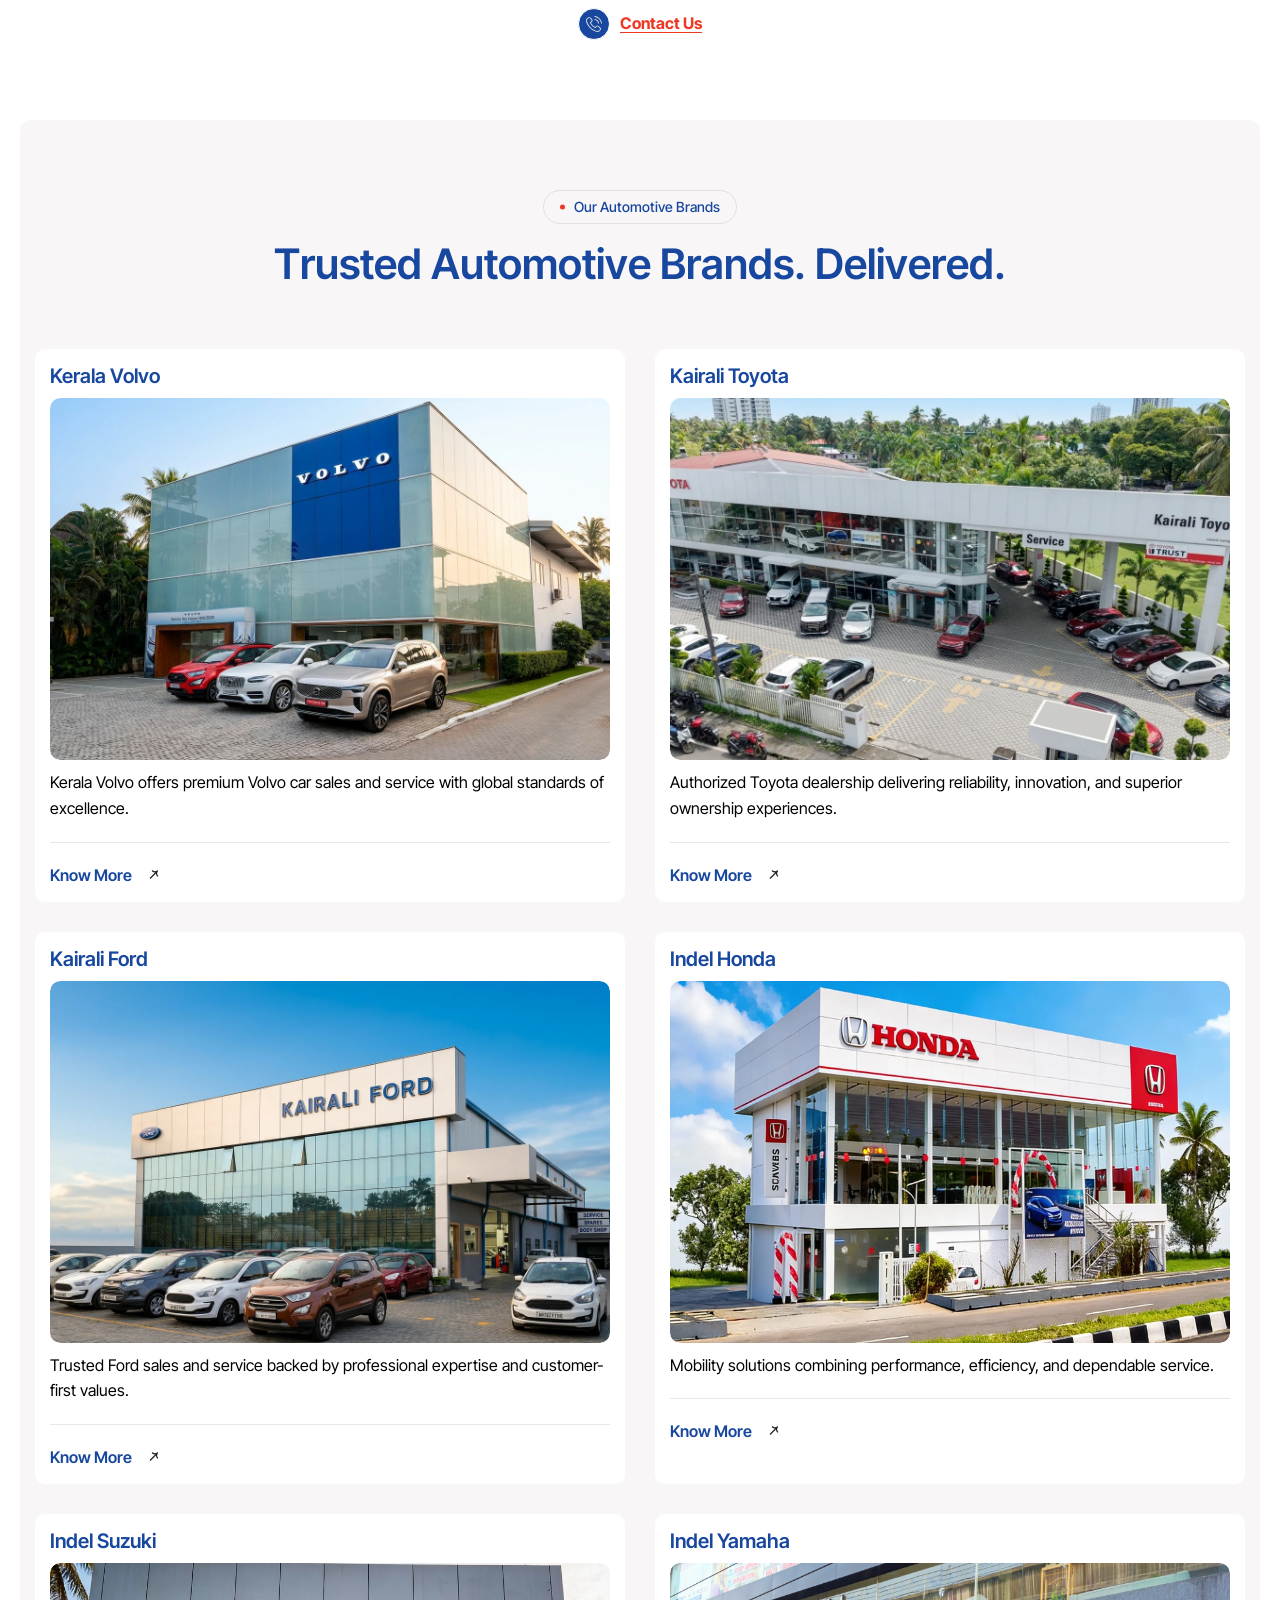
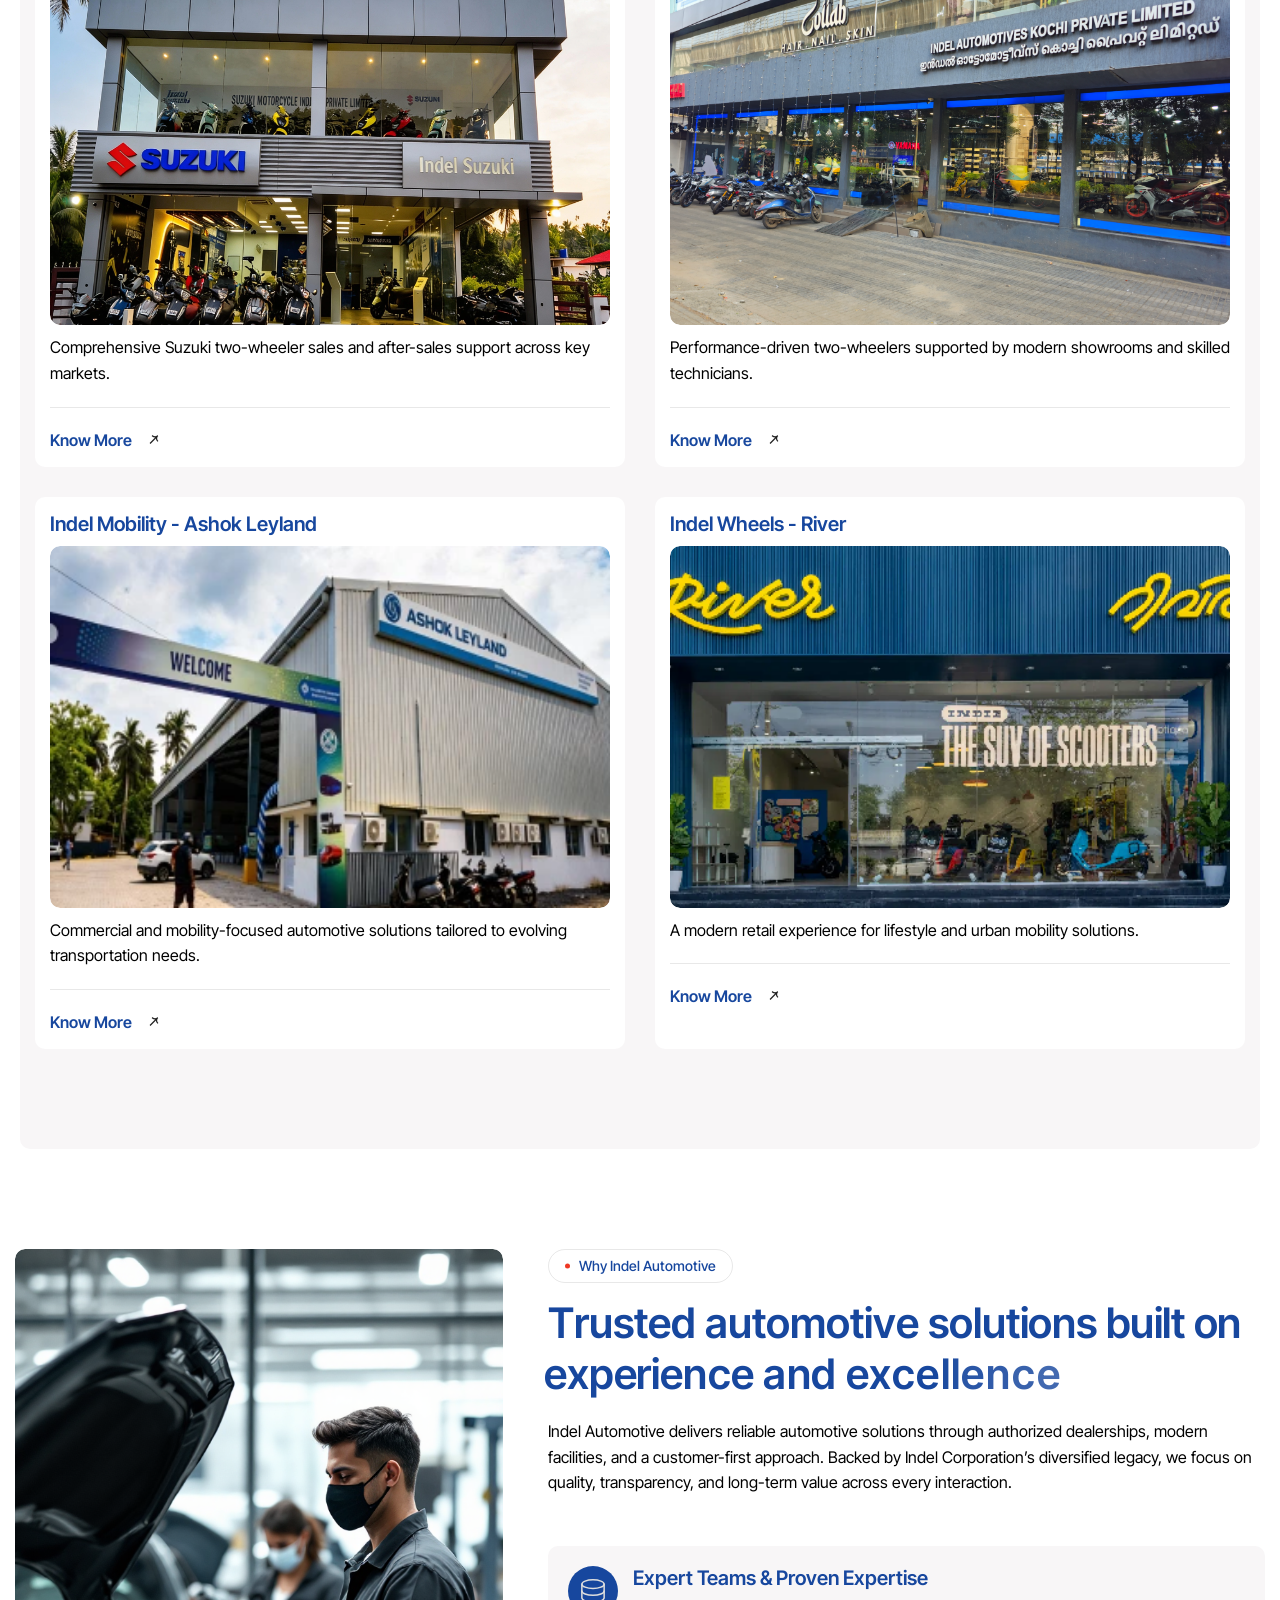
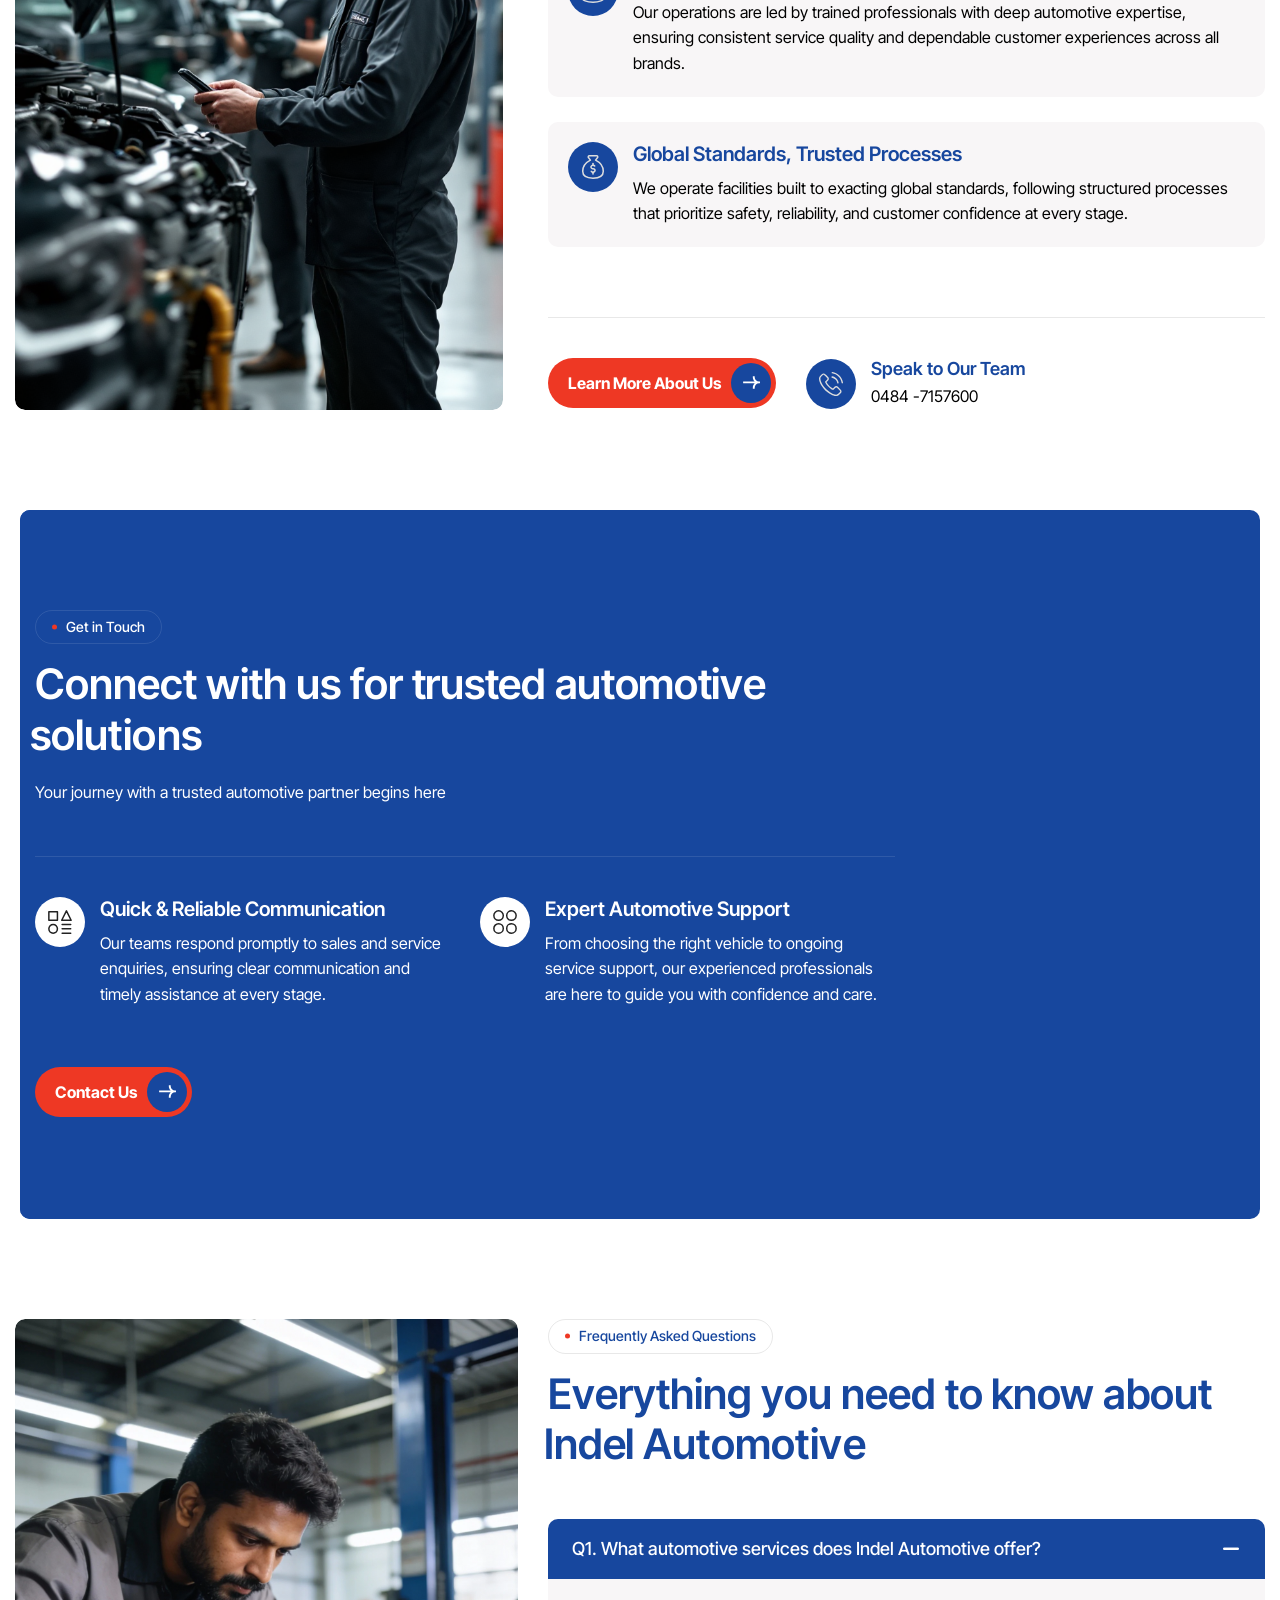
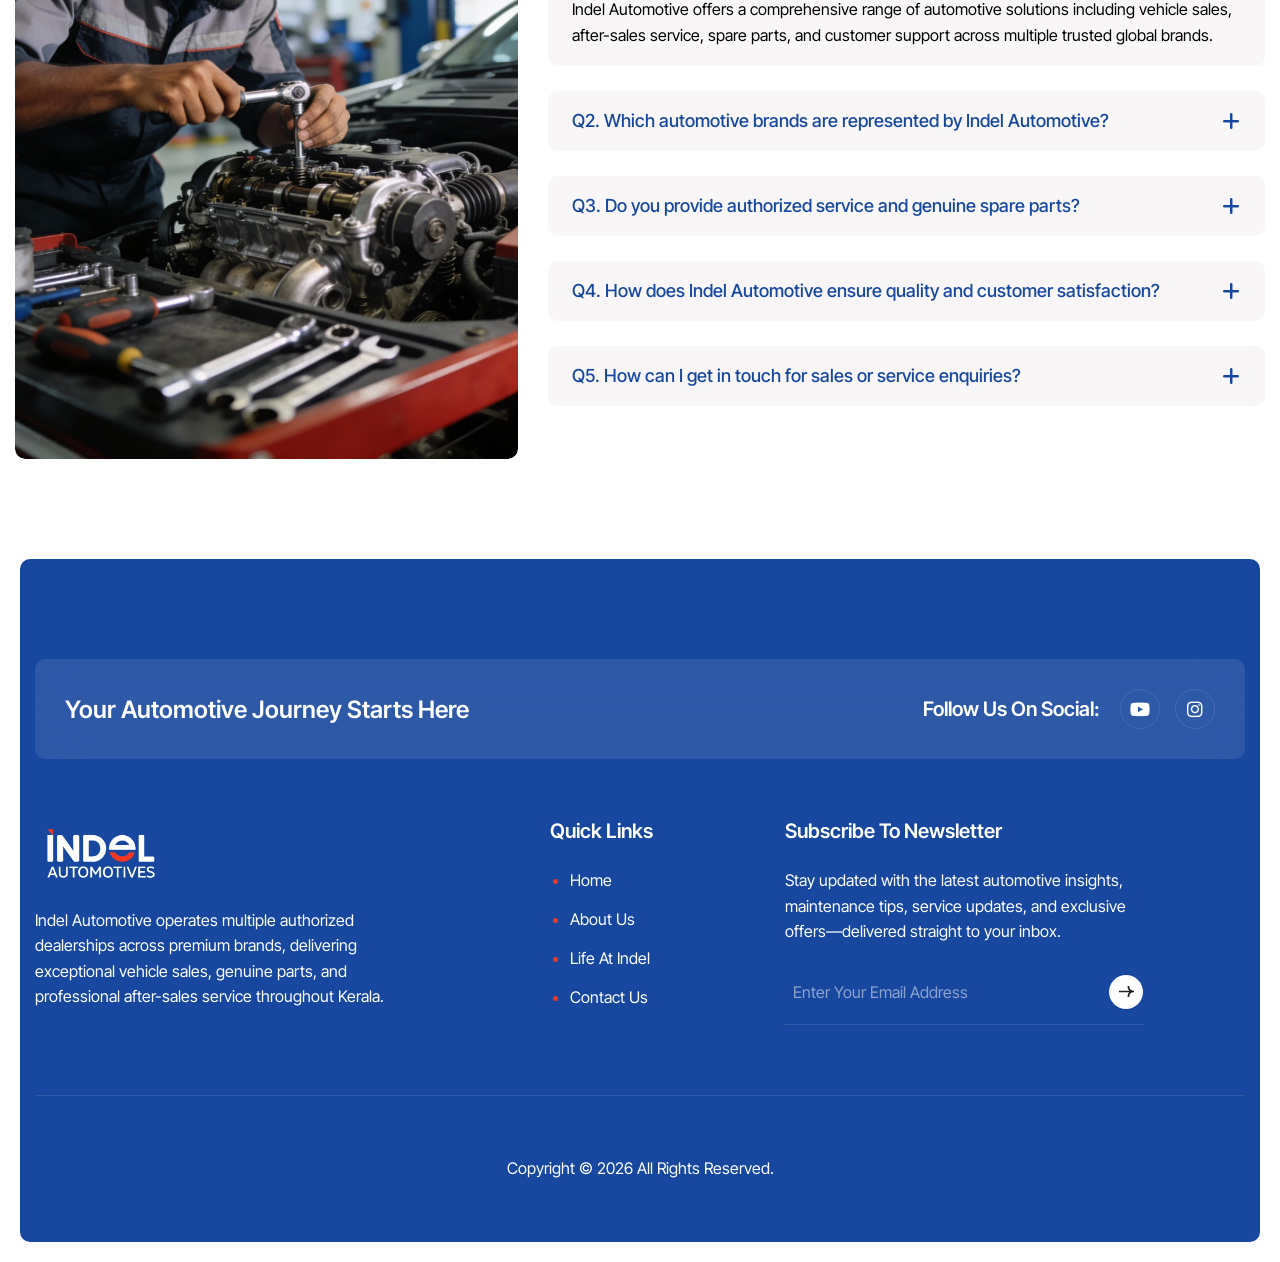
==== commit 54456fe8: "fix: update showroom image source for indel-yamaha" ====
--- a/index.html
+++ b/index.html
@@ -821,7 +821,7 @@
                     <div class="course-item-image">
                       <a href="/indel-yamaha" data-cursor-text="Know More">
                         <figure class="image-anime">
-                          <img src="images/showrooms/yamaha-new.webp" alt="" />
+                          <img src="images/showrooms/indel-yamaha-1.webp" alt="" />
                         </figure>
                       </a>
                     </div>
--- a/css/custom.css
+++ b/css/custom.css
@@ -5575,28 +5575,72 @@
 	padding: 60px 0 70px;
 }
 
+/* Dynamic Masonry Multi-Size Gallery */
+.page-gallery .page-gallery-box {
+	position: relative;
+	width: 100%;
+	margin: 0 auto;
+	min-height: 200px;
+	transition: height 0.3s ease;
+}
+
+.page-gallery .page-gallery-box > div[class*="col-"] {
+	position: absolute;
+	padding: 0;
+	margin: 0;
+	box-sizing: border-box;
+}
+
+/* Enable smooth placement animation only after initial layout */
+.page-gallery .page-gallery-box.masonry-ready > div[class*="col-"] {
+	transition: left 0.35s ease, top 0.35s ease, width 0.35s ease;
+}
+
 .page-gallery .page-gallery-box .photo-gallery {
-	height: 100%;
-	/* height: calc(100% - 30px); */
-	margin-bottom: 30px;
+	height: auto;
+	margin-bottom: 0;
 }
 
 .page-gallery-box .photo-gallery a {
-	cursor: none;
-	height: 100%;
+	display: block;
+	height: auto;
+}
+
+@media (min-width: 992px) {
+	.page-gallery-box .photo-gallery a {
+		cursor: none;
+	}
+}
+
+@media (max-width: 991px) {
+	.page-gallery-box .photo-gallery a {
+		cursor: pointer;
+	}
 }
 
 .page-gallery-box .photo-gallery figure {
 	display: block;
-	border-radius: 10px;
-	height: 100%;
+	border-radius: 12px;
+	height: auto;
+	margin: 0;
+	overflow: hidden;
+	box-shadow: 0 4px 15px rgba(0, 0, 0, 0.05);
 }
 
 .page-gallery-box .photo-gallery img {
 	width: 100%;
-	aspect-ratio: 1 / 0.745;
-	object-fit: cover;
-	border-radius: 10px;
+	height: auto;
+	aspect-ratio: auto;
+	object-fit: unset;
+	border-radius: 12px;
+	display: block;
+	transition: transform 0.4s ease;
+}
+
+@media (hover: hover) and (pointer: fine) {
+	.page-gallery-box .photo-gallery:hover img {
+		transform: scale(1.03);
+	}
 }
 
 /************************************/
@@ -13600,22 +13644,50 @@
 	row-gap: 20px;
 }
 
+/* FLOW SLIDE GALLERY TABS WITH VISIBLE SCROLL BAR */
 .gallery-tabs {
 	display: flex;
-	gap: 10px;
+	gap: 12px;
+	flex-wrap: nowrap;
+	justify-content: flex-start;
 	overflow-x: auto;
-	/* padding-bottom: 15px; */
+	-webkit-overflow-scrolling: touch;
 	scroll-behavior: smooth;
-	padding: 10px 0 4px 0;
-	margin-bottom: 20px;
+	padding: 10px 4px 14px 4px;
+	margin-bottom: 30px;
 	scrollbar-width: thin;
+	scrollbar-color: #17479E #e2e8f0;
+	cursor: grab;
+}
+
+.gallery-tabs.is-dragging {
+	cursor: grabbing;
+	user-select: none;
+	scroll-behavior: auto;
 }
 
 .gallery-tabs::-webkit-scrollbar {
-	display: none;
+	height: 6px;
+	display: block;
+}
+
+.gallery-tabs::-webkit-scrollbar-track {
+	background: #e2e8f0;
+	border-radius: 10px;
+}
+
+.gallery-tabs::-webkit-scrollbar-thumb {
+	background: #17479E;
+	border-radius: 10px;
+	transition: background 0.3s;
+}
+
+.gallery-tabs::-webkit-scrollbar-thumb:hover {
+	background: #0f306d;
 }
 
 .tab-btn {
+	flex-shrink: 0;
 	border: none;
 	padding: 10px 22px;
 	border-radius: 40px;
@@ -13624,40 +13696,55 @@
 	font-weight: 600;
 	cursor: pointer;
 	white-space: nowrap;
+	user-select: none;
+	-webkit-tap-highlight-color: transparent;
+	transition: background .3s, color .3s, transform .3s;
 }
 
 .tab-btn.active {
 	background: #17479E;
 	color: #fff;
-}
-
-/* TAB CONTENT */
-
-.tab-pane {
-	display: none;
-}
-
-.tab-pane.active {
-	display: block;
-}
-
-/* MOBILE */
-@media (max-width:767px) {
-
-	.gallery-tabs {
-		flex-wrap: nowrap;
-	}
-
-}
-
-.tab-btn {
-	transition: .3s;
+	box-shadow: 0 4px 12px rgba(23, 71, 158, 0.25);
 }
 
 .tab-btn:hover {
 	background: #17479E;
 	color: #fff;
-	transform: translateY(-3px);
+	transform: translateY(-2px);
+}
+
+/* TAB CONTENT */
+
+.tab-pane {
+	display: none;
+}
+
+.tab-pane.active {
+	display: block;
+}
+
+/* TABLET & MOBILE RESPONSIVE SIZES */
+@media (max-width: 991px) {
+	.gallery-tabs {
+		margin-bottom: 25px;
+	}
+
+	.tab-btn {
+		padding: 8px 16px;
+		font-size: 14px;
+	}
+}
+
+@media (max-width: 480px) {
+	.gallery-tabs {
+		gap: 8px;
+		padding-bottom: 12px;
+	}
+
+	.tab-btn {
+		padding: 7px 13px;
+		font-size: 13px;
+	}
 }
 .np-update-cs{
 	display: flex;
